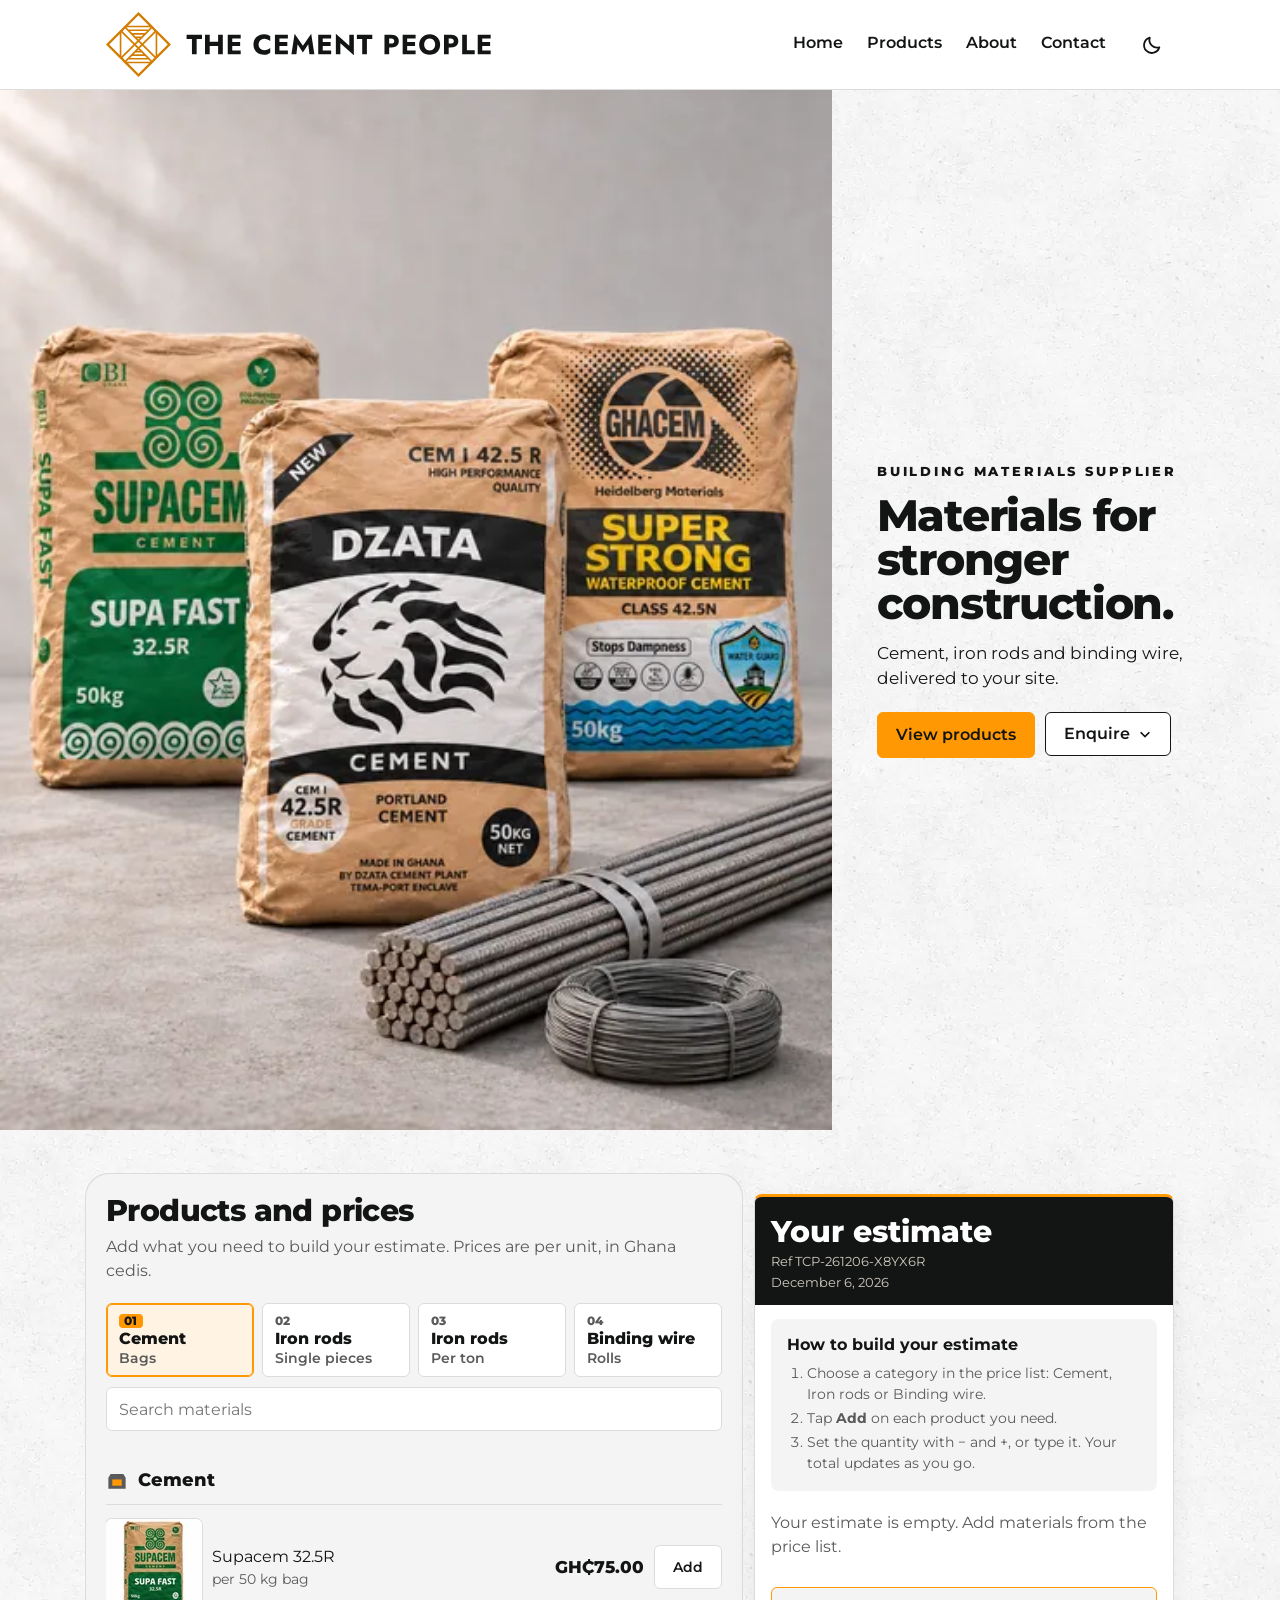
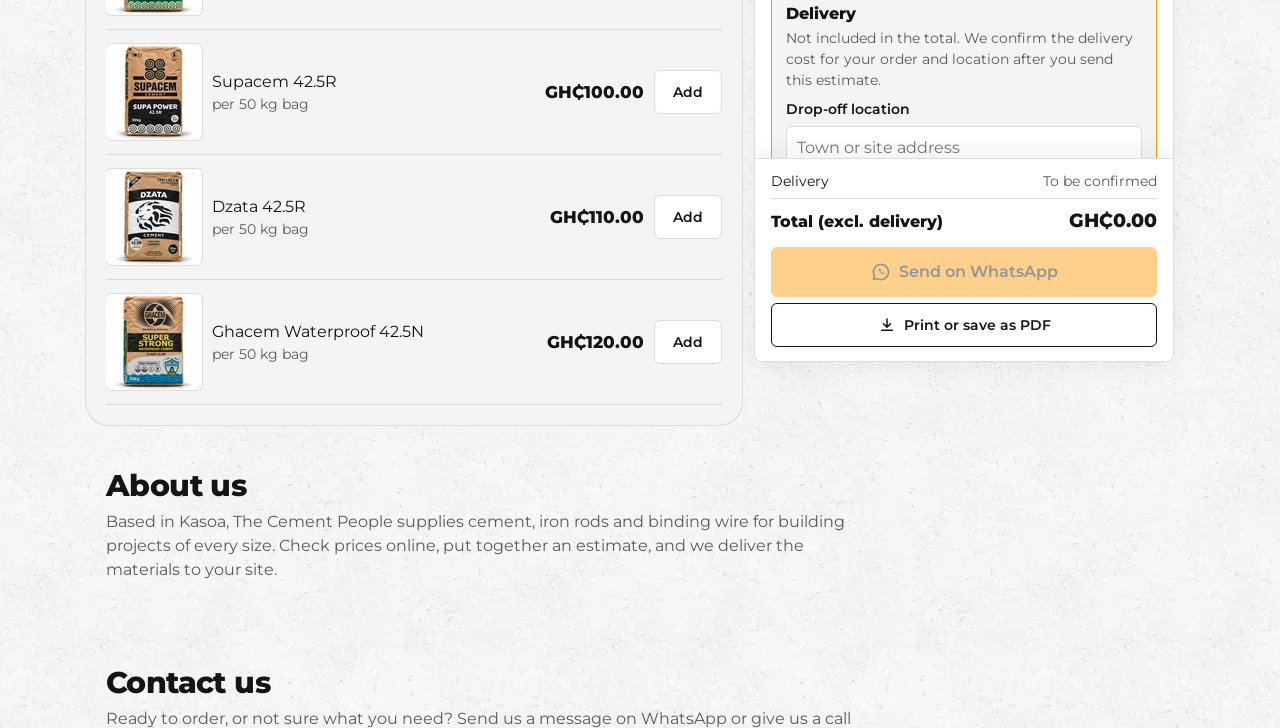
==== index.html @ e1e730de "Preview: estimate refinements (8c41088) Co-Authored-By: Claude Opus 5.5 <noreply@anthropic.com> Clau" ====
<!DOCTYPE html>
<html lang="en">
<head><meta name="robots" content="noindex, nofollow">
<meta charset="utf-8">
<!-- Light or dark (17 Nov 2026, Daniel): the site follows the phone's or
     computer's own setting, and changes with it, unless the customer has
     chosen with the moon/sun button (remembered on this device). Applied
     before anything is drawn, so the page never flashes the wrong colours. -->
<script>
(()=>{const d=document.documentElement,m=matchMedia("(prefers-color-scheme: dark)");
const saved=()=>{try{const t=localStorage.getItem("tcp-theme");return t==="dark"||t==="light"?t:null}catch(e){return null}};
const apply=()=>{const t=saved()||(m.matches?"dark":"light");d.dataset.theme=t;const c=document.querySelector('meta[name="theme-color"]');if(c)c.content=t==="dark"?"#262a28":"#ffffff";};
apply();if(m.addEventListener)m.addEventListener("change",apply);
window.tcpTheme={get:()=>d.dataset.theme,set:t=>{try{localStorage.setItem("tcp-theme",t)}catch(e){}apply()}};})();
</script>
<meta name="theme-color" content="#ffffff">
<!-- "light dark": the site has its own dark design, so browsers that
     force pages dark (Soul, Chrome's auto-dark, some Android browsers) leave
     it alone instead of dimming the photos and logo (17 Nov 2026). -->
<meta name="color-scheme" content="light dark">
<meta name="viewport" content="width=device-width, initial-scale=1, viewport-fit=cover">
<title>The Cement People</title>
<meta name="description" content="Cement, iron rods and binding wire from Krispol City, Kasoa, delivered across Kasoa and Greater Accra. See prices in Ghana cedis, build an estimate and send it on WhatsApp.">
<link rel="canonical" href="https://thecementpeople.com/">

<!-- Favicon (browser tabs and Google results). Files are in public/; the
     same set is at the repository root for the live site. -->
<link rel="icon" href="/favicon.ico" sizes="48x48">
<link rel="icon" href="/favicon.svg" type="image/svg+xml">
<link rel="icon" href="/favicon-96x96.png" type="image/png" sizes="96x96">
<link rel="apple-touch-icon" href="/apple-touch-icon.png">

<!-- Link previews (WhatsApp, Facebook, X) -->
<meta property="og:type" content="website">
<meta property="og:site_name" content="The Cement People">
<meta property="og:title" content="The Cement People">
<meta property="og:description" content="Cement, iron rods and binding wire from Krispol City, Kasoa, delivered across Kasoa and Greater Accra. See prices in Ghana cedis, build an estimate and send it on WhatsApp.">
<meta property="og:url" content="https://thecementpeople.com/">
<meta property="og:image" content="https://thecementpeople.com/images/hero/hero-share-1200x630.jpg">
<meta property="og:image:width" content="1200">
<meta property="og:image:height" content="630">
<meta property="og:image:alt" content="Bags of Supacem, Dzata and Ghacem cement beside strapped bundles of iron rods and coils of binding wire">
<meta name="twitter:card" content="summary_large_image">

<!-- Structured data: tells search engines who and where the business is -->
<script type="application/ld+json">{"@context":"https://schema.org","@graph":[{"@type":"Store","@id":"https://thecementpeople.com/#store","name":"The Cement People","url":"https://thecementpeople.com/","description":"Cement, iron rods and binding wire from Krispol City, Kasoa, delivered across Kasoa and Greater Accra. See prices in Ghana cedis, build an estimate and send it on WhatsApp.","logo":"https://thecementpeople.com/images/logo.svg","image":"https://thecementpeople.com/images/hero/hero-share-1200x630.jpg","telephone":"+233558463468","email":"sales@thecementpeople.com","address":{"@type":"PostalAddress","streetAddress":"Krispol City Road, Krispol City","addressLocality":"Kasoa","addressRegion":"Central Region","addressCountry":"GH"},"geo":{"@type":"GeoCoordinates","latitude":5.5336575,"longitude":-0.4515421},"hasMap":"https://maps.app.goo.gl/4SLMLa7DXVrXhDie8","openingHoursSpecification":[{"@type":"OpeningHoursSpecification","dayOfWeek":["Monday","Tuesday","Wednesday","Thursday","Friday","Saturday"],"opens":"07:00","closes":"17:00"}],"areaServed":[{"@type":"Place","name":"Kasoa"},{"@type":"Place","name":"Greater Accra"}],"currenciesAccepted":"GHS"},{"@type":"WebSite","@id":"https://thecementpeople.com/#website","url":"https://thecementpeople.com/","name":"The Cement People","inLanguage":"en","publisher":{"@id":"https://thecementpeople.com/#store"}},{"@type":"WebPage","@id":"https://thecementpeople.com/#webpage","url":"https://thecementpeople.com/","name":"The Cement People","description":"Cement, iron rods and binding wire from Krispol City, Kasoa, delivered across Kasoa and Greater Accra. See prices in Ghana cedis, build an estimate and send it on WhatsApp.","inLanguage":"en","isPartOf":{"@id":"https://thecementpeople.com/#website"},"about":{"@id":"https://thecementpeople.com/#store"},"primaryImageOfPage":{"@type":"ImageObject","url":"https://thecementpeople.com/images/hero/hero-share-1200x630.jpg"}}]}</script>

<link rel="sitemap" href="/sitemap.xml">
<!-- Montserrat is hosted with the site (see styles/tokens.css); the two most used
     files are fetched early so the headline and prices draw in the right font. -->
<link rel="preload" href="/fonts/montserrat-latin-800-normal.woff2" as="font" type="font/woff2" crossorigin>
<link rel="preload" href="/fonts/montserrat-latin-400-normal.woff2" as="font" type="font/woff2" crossorigin>
<link rel="stylesheet" href="/_astro/index.CEc_Wvg0.css"></head>
<body>

<header><div class="hin">
<a class="brand" href="#home"><picture class="lg-l"><source media="(max-width:899px)" srcset="/brand/tcp-logo-horizontal-on-light.svg" width="592" height="100"><img src="/brand/tcp-logo-primary-on-light.svg" alt="The Cement People" width="734" height="275"></picture><picture class="lg-d"><source media="(max-width:899px)" srcset="/brand/tcp-logo-horizontal-on-dark.svg" width="592" height="100"><img src="/brand/tcp-logo-primary-on-dark.svg" alt="The Cement People" width="734" height="275"></picture></a>
<nav id="nav"><a href="#home">Home</a><a href="#products">Products</a><a href="#about">About</a><a href="#contact">Contact</a><button type="button" id="theme" class="theme" aria-pressed="false" aria-label="Dark mode"><svg class="moon" viewBox="0 0 24 24" aria-hidden="true"><path d="M20 14.5A8.5 8.5 0 0 1 9.5 4a8.5 8.5 0 1 0 10.5 10.5z" fill="none" stroke="currentColor" stroke-width="2" stroke-linejoin="round"></path></svg><svg class="sun" viewBox="0 0 24 24" aria-hidden="true"><circle cx="12" cy="12" r="4.5" fill="none" stroke="currentColor" stroke-width="2"></circle><path d="M12 2v2.5M12 19.5V22M2 12h2.5M19.5 12H22M4.9 4.9l1.8 1.8M17.3 17.3l1.8 1.8M4.9 19.1l1.8-1.8M17.3 6.7l1.8-1.8" stroke="currentColor" stroke-width="2" stroke-linecap="round"></path></svg><span class="tl">Dark mode</span><span class="sw" aria-hidden="true"></span></button></nav>
<button id="menu" aria-label="Menu" aria-expanded="false"><svg viewBox="0 0 24 24" aria-hidden="true"><path d="M3 6h18M3 12h18M3 18h18" fill="none" stroke="currentColor" stroke-width="2.2" stroke-linecap="round"></path></svg></button>
</div></header>

<section class="hero" id="home">
<picture class="hpic">
<source media="(max-width:899px)" srcset="/images/hero/hero-phone-480.webp 480w, /images/hero/hero-phone-780.webp 780w, /images/hero/hero-phone-1024.webp 1024w" sizes="100vw" width="1024" height="1280">
<img src="/images/hero/hero-desktop-1440.webp" srcset="/images/hero/hero-desktop-960.webp 960w, /images/hero/hero-desktop-1440.webp 1440w, /images/hero/hero-desktop-1920.webp 1920w, /images/hero/hero-desktop-2560.webp 2560w" sizes="(min-width:900px) 65vw, 100vw" width="2560" height="1440" alt="Bags of Supacem, Dzata and Ghacem cement beside strapped bundles of iron rods and coils of binding wire" fetchpriority="high">
</picture>
<div class="htx"><p class="kick">Building materials supplier</p><h1>Materials for stronger construction.</h1><p class="lead">Cement, iron rods and binding wire, delivered to your site.</p><div class="ctas"><a class="cta" href="#products">View products</a><div class="enq">
<button type="button" class="enq-btn btn2" aria-expanded="false" aria-controls="enq-hero">Enquire<svg class="chev" viewBox="0 0 16 16" aria-hidden="true"><path d="M3 6l5 5 5-5" fill="none" stroke="currentColor" stroke-width="2"></path></svg></button>
<div class="enq-menu" id="enq-hero" hidden>
<span class="grab" aria-hidden="true"></span>
<a data-wa href="#contact" target="_blank" rel="noopener"><svg viewBox="0 0 24 24" aria-hidden="true"><path d="M12 3a9 9 0 0 0-7.8 13.5L3 21l4.6-1.2A9 9 0 1 0 12 3z" fill="none" stroke="currentColor" stroke-width="2" stroke-linejoin="round"></path><path d="M9 8.5c.3 3 2.5 5.2 6 6.5l1.2-1.6-2-1-1 .8c-.9-.4-1.6-1.1-2-2l.8-1-1-2z" fill="currentColor"></path></svg><span>Chat on WhatsApp<small>Send us a message</small></span></a>
<a href="tel:+233558463468"><svg viewBox="0 0 24 24" aria-hidden="true"><path d="M22 16.92v3a2 2 0 0 1-2.18 2 19.79 19.79 0 0 1-8.63-3.07 19.5 19.5 0 0 1-6-6 19.79 19.79 0 0 1-3.07-8.67A2 2 0 0 1 4.11 2h3a2 2 0 0 1 2 1.72 12.84 12.84 0 0 0 .7 2.81 2 2 0 0 1-.45 2.11L8.09 9.91a16 16 0 0 0 6 6l1.27-1.27a2 2 0 0 1 2.11-.45 12.84 12.84 0 0 0 2.81.7A2 2 0 0 1 22 16.92z" fill="none" stroke="currentColor" stroke-width="2" stroke-linecap="round" stroke-linejoin="round"></path></svg><span>Call 055 846 3468<small>Monday–Saturday, 7:00 am–5:00 pm</small></span></a>
</div>
</div></div></div>
</section>

<main id="products">
<div id="catalog">
<h2 class="st">Products and prices</h2>
<p class="lead">Add what you need to build your estimate. Prices are per unit, in Ghana cedis.</p>
<!-- Category tiles first, then search (Daniel and ChatGPT, 17 Nov 2026):
     the four tiles are the main way in; search is there for anyone who
     prefers to type. -->
<div class="tools">
<div class="tabs" id="tabs"><button data-cat="Cement" aria-pressed="true"><span class="tno">01</span><b>Cement</b><small>Bags</small></button><button data-cat="Iron Rods (Single Piece)" aria-pressed="false"><span class="tno">02</span><b>Iron rods</b><small>Single pieces</small></button><button data-cat="Iron Rods (Per Ton)" aria-pressed="false"><span class="tno">03</span><b>Iron rods</b><small>Per ton</small></button><button data-cat="Binding Wire" aria-pressed="false"><span class="tno">04</span><b>Binding wire</b><small>Rolls</small></button></div>
<input type="search" id="q" placeholder="Search materials" aria-label="Search materials">
</div>
<div id="list" class="snap"><div class="slide"><section><h3><svg viewBox="0 0 28 28" aria-hidden="true"><path d="M6 5h16l3 5v14H3V10z" fill="currentColor"/><rect x="8" y="12" width="12" height="8" fill="#ff9802"/></svg>Cement</h3><div class="row has-img"><img class="thumb" src="/images/products/supacem-32-5.webp" srcset="/images/products/supacem-32-5-80.webp 80w, /images/products/supacem-32-5-96.webp 96w, /images/products/supacem-32-5-120.webp 120w, /images/products/supacem-32-5-160.webp 160w, /images/products/supacem-32-5-192.webp 192w, /images/products/supacem-32-5-240.webp 240w, /images/products/supacem-32-5-288.webp 288w, /images/products/supacem-32-5.webp 360w" sizes="(max-width:560px) 80px, 96px" alt="Supacem Supa Fast 32.5R bag, green and kraft brown" width="96" height="96"><div class="nm">Supacem 32.5R<small>per 50 kg bag</small></div><div class="buy"><div class="pr">GH₵75.00</div><button class="add" data-inc="c1" aria-label="Add Supacem 32.5R to estimate">Add</button></div></div><div class="row has-img"><img class="thumb" src="/images/products/supacem-42-5.webp" srcset="/images/products/supacem-42-5-80.webp 80w, /images/products/supacem-42-5-96.webp 96w, /images/products/supacem-42-5-120.webp 120w, /images/products/supacem-42-5-160.webp 160w, /images/products/supacem-42-5-192.webp 192w, /images/products/supacem-42-5-240.webp 240w, /images/products/supacem-42-5-288.webp 288w, /images/products/supacem-42-5.webp 360w" sizes="(max-width:560px) 80px, 96px" alt="Supacem Supa Power 42.5R bag, kraft brown with black panel" width="96" height="96"><div class="nm">Supacem 42.5R<small>per 50 kg bag</small></div><div class="buy"><div class="pr">GH₵100.00</div><button class="add" data-inc="c2" aria-label="Add Supacem 42.5R to estimate">Add</button></div></div><div class="row has-img"><img class="thumb" src="/images/products/dzata-42-5.webp" srcset="/images/products/dzata-42-5-80.webp 80w, /images/products/dzata-42-5-96.webp 96w, /images/products/dzata-42-5-120.webp 120w, /images/products/dzata-42-5-160.webp 160w, /images/products/dzata-42-5-192.webp 192w, /images/products/dzata-42-5-240.webp 240w, /images/products/dzata-42-5-288.webp 288w, /images/products/dzata-42-5.webp 360w" sizes="(max-width:560px) 80px, 96px" alt="Dzata 42.5R bag, kraft brown with black and white lion panel" width="96" height="96"><div class="nm">Dzata 42.5R<small>per 50 kg bag</small></div><div class="buy"><div class="pr">GH₵110.00</div><button class="add" data-inc="c3" aria-label="Add Dzata 42.5R to estimate">Add</button></div></div><div class="row has-img"><img class="thumb" src="/images/products/ghacem-waterproof-42-5.webp" srcset="/images/products/ghacem-waterproof-42-5-80.webp 80w, /images/products/ghacem-waterproof-42-5-96.webp 96w, /images/products/ghacem-waterproof-42-5-120.webp 120w, /images/products/ghacem-waterproof-42-5-160.webp 160w, /images/products/ghacem-waterproof-42-5-192.webp 192w, /images/products/ghacem-waterproof-42-5-240.webp 240w, /images/products/ghacem-waterproof-42-5-288.webp 288w, /images/products/ghacem-waterproof-42-5.webp 360w" sizes="(max-width:560px) 80px, 96px" alt="Ghacem Super Strong Waterproof 42.5N bag, black and yellow panel with blue waves" width="96" height="96"><div class="nm">Ghacem Waterproof 42.5N<small>per 50 kg bag</small></div><div class="buy"><div class="pr">GH₵120.00</div><button class="add" data-inc="c4" aria-label="Add Ghacem Waterproof 42.5N to estimate">Add</button></div></div></section></div><div class="slide"><section><img class="banner" src="/images/products/iron-rods-1086.webp" srcset="/images/products/iron-rods-720.webp 720w, /images/products/iron-rods-1086.webp 1086w, /images/products/iron-rods-1440.webp 1440w" sizes="(min-width:1100px) 652px, (min-width:900px) calc(100vw - 448px), calc(100vw - 32px)" alt="" width="1086" height="363" fetchpriority="low" onerror="this.closest('section').classList.add('nobanner')"><h3><svg viewBox="0 0 28 28" aria-hidden="true"><rect x="2" y="5" width="24" height="4" rx="2" fill="currentColor"/><rect x="2" y="12" width="24" height="4" rx="2" fill="currentColor"/><rect x="2" y="19" width="24" height="4" rx="2" fill="currentColor"/><rect x="11" y="3" width="5" height="22" fill="#ff9802"/></svg>Iron Rods (Single Piece)</h3><p class="cat-note">Sold by the piece. Each rod is 30 ft long.</p><div class="row"><div class="nm"><span class="rn">Iron rod <b class="sz">16 mm</b></span><small>per 30 ft rod</small></div><div class="buy"><div class="pr">GH₵102.00</div><button class="add" data-inc="i1" aria-label="Add Iron rod 16 mm to estimate">Add</button></div></div><div class="row"><div class="nm"><span class="rn">Iron rod <b class="sz">14 mm</b></span><small>per 30 ft rod</small></div><div class="buy"><div class="pr">GH₵75.00</div><button class="add" data-inc="i2" aria-label="Add Iron rod 14 mm to estimate">Add</button></div></div><div class="row"><div class="nm"><span class="rn">Iron rod <b class="sz">12 mm</b></span><small>per 30 ft rod</small></div><div class="buy"><div class="pr">GH₵58.00</div><button class="add" data-inc="i3" aria-label="Add Iron rod 12 mm to estimate">Add</button></div></div><div class="row"><div class="nm"><span class="rn">Iron rod <b class="sz">11.5 mm</b></span><small>per 30 ft rod</small></div><div class="buy"><div class="pr">GH₵48.00</div><button class="add" data-inc="i4" aria-label="Add Iron rod 11.5 mm to estimate">Add</button></div></div><div class="row"><div class="nm"><span class="rn">Iron rod <b class="sz">10 mm</b></span><small>per 30 ft rod</small></div><div class="buy"><div class="pr">GH₵40.00</div><button class="add" data-inc="i5" aria-label="Add Iron rod 10 mm to estimate">Add</button></div></div><div class="row"><div class="nm"><span class="rn">Iron rod <b class="sz">8 mm</b></span><small>per 30 ft rod</small></div><div class="buy"><div class="pr">GH₵25.00</div><button class="add" data-inc="i6" aria-label="Add Iron rod 8 mm to estimate">Add</button></div></div></section></div><div class="slide"><section><img class="banner" src="/images/products/iron-rods-1086.webp" srcset="/images/products/iron-rods-720.webp 720w, /images/products/iron-rods-1086.webp 1086w, /images/products/iron-rods-1440.webp 1440w" sizes="(min-width:1100px) 652px, (min-width:900px) calc(100vw - 448px), calc(100vw - 32px)" alt="" width="1086" height="363" fetchpriority="low" onerror="this.closest('section').classList.add('nobanner')"><h3><svg viewBox="0 0 28 28" aria-hidden="true"><rect x="2" y="5" width="24" height="4" rx="2" fill="currentColor"/><rect x="2" y="12" width="24" height="4" rx="2" fill="currentColor"/><rect x="2" y="19" width="24" height="4" rx="2" fill="currentColor"/><rect x="11" y="3" width="5" height="22" fill="#ff9802"/></svg>Iron Rods (Per Ton)</h3><p class="cat-note">Available in all listed sizes.</p><p class="cat-price"><b>GH₵7,000.00</b> per ton, all sizes</p><div class="row one"><div class="nm"><span class="rn">Iron rod <b class="sz">16 mm</b></span><small>per ton</small></div><div class="buy"><div class="pr"><span class="vh">GH₵7,000.00</span></div><button class="add" data-inc="j1" aria-label="Add Iron rod 16 mm to estimate">Add</button></div></div><div class="row one"><div class="nm"><span class="rn">Iron rod <b class="sz">14 mm</b></span><small>per ton</small></div><div class="buy"><div class="pr"><span class="vh">GH₵7,000.00</span></div><button class="add" data-inc="j2" aria-label="Add Iron rod 14 mm to estimate">Add</button></div></div><div class="row one"><div class="nm"><span class="rn">Iron rod <b class="sz">12 mm</b></span><small>per ton</small></div><div class="buy"><div class="pr"><span class="vh">GH₵7,000.00</span></div><button class="add" data-inc="j3" aria-label="Add Iron rod 12 mm to estimate">Add</button></div></div><div class="row one"><div class="nm"><span class="rn">Iron rod <b class="sz">11.5 mm</b></span><small>per ton</small></div><div class="buy"><div class="pr"><span class="vh">GH₵7,000.00</span></div><button class="add" data-inc="j4" aria-label="Add Iron rod 11.5 mm to estimate">Add</button></div></div><div class="row one"><div class="nm"><span class="rn">Iron rod <b class="sz">10 mm</b></span><small>per ton</small></div><div class="buy"><div class="pr"><span class="vh">GH₵7,000.00</span></div><button class="add" data-inc="j5" aria-label="Add Iron rod 10 mm to estimate">Add</button></div></div><div class="row one"><div class="nm"><span class="rn">Iron rod <b class="sz">8 mm</b></span><small>per ton</small></div><div class="buy"><div class="pr"><span class="vh">GH₵7,000.00</span></div><button class="add" data-inc="j6" aria-label="Add Iron rod 8 mm to estimate">Add</button></div></div></section></div><div class="slide"><section><h3><svg viewBox="0 0 28 28" aria-hidden="true"><circle cx="14" cy="14" r="10" fill="none" stroke="currentColor" stroke-width="3"/><circle cx="14" cy="14" r="4.5" fill="none" stroke="#ff9802" stroke-width="3"/></svg>Binding Wire</h3><div class="row has-img"><img class="thumb" src="/images/products/binding-wire.webp" srcset="/images/products/binding-wire-80.webp 80w, /images/products/binding-wire-96.webp 96w, /images/products/binding-wire-120.webp 120w, /images/products/binding-wire-160.webp 160w, /images/products/binding-wire-192.webp 192w, /images/products/binding-wire-240.webp 240w, /images/products/binding-wire-288.webp 288w, /images/products/binding-wire.webp 360w" sizes="(max-width:560px) 80px, 96px" alt="Coil of black annealed binding wire" width="96" height="96"><div class="nm">Binding wire<small>per roll</small></div><div class="buy"><div class="pr">GH₵60.00</div><button class="add" data-inc="i8" aria-label="Add Binding wire to estimate">Add</button></div></div></section></div></div>
</div>

<aside id="est" class="docket" aria-label="Your estimate">
<button class="dclose noprint" id="dclose"><svg viewBox="0 0 24 24" aria-hidden="true"><path d="M19 12H5M11 6l-6 6 6 6" fill="none" stroke="currentColor" stroke-width="2.2" stroke-linecap="round" stroke-linejoin="round"></path></svg>Back to products</button>
<div class="dh"><b>Your estimate</b><span id="ref"></span><button type="button" class="xclose noprint" id="fullX" aria-label="Close the full estimate"><svg viewBox="0 0 24 24" aria-hidden="true"><path d="M6 6l12 12M18 6L6 18" fill="none" stroke="currentColor" stroke-width="2.2" stroke-linecap="round"></path></svg></button></div>
<div class="dm" id="date"></div>
<div class="etools noprint" id="etools">
<button type="button" class="etool" id="full"><svg class="i-open" viewBox="0 0 24 24" aria-hidden="true"><path d="M14 4h6v6M10 20H4v-6M20 4l-7 7M4 20l7-7" fill="none" stroke="currentColor" stroke-width="1.8" stroke-linecap="round" stroke-linejoin="round"></path></svg><svg class="i-back" viewBox="0 0 24 24" aria-hidden="true"><path d="M19 12H5M11 6l-6 6 6 6" fill="none" stroke="currentColor" stroke-width="2" stroke-linecap="round" stroke-linejoin="round"></path></svg><span>View full estimate</span></button>
<button type="button" class="etool" id="clear"><svg viewBox="0 0 24 24" aria-hidden="true"><path d="M4 7h16M9 7V4h6v3M6 7l1 13h10l1-13M10 11v6M14 11v6" fill="none" stroke="currentColor" stroke-width="1.8" stroke-linecap="round" stroke-linejoin="round"></path></svg><span>Clear estimate</span></button>
</div>
<div class="eask noprint" id="clearAsk" role="alertdialog" aria-labelledby="clearQ" hidden>
<b id="clearQ">Remove everything from this estimate?</b>
<button type="button" id="clearNo">Keep estimate</button>
<button type="button" class="yes" id="clearYes">Clear all</button>
</div>
<div class="escroll" id="escroll">
<div id="glance"></div>
<div class="estart" id="start"><b>How to build your estimate</b><ol><li>Choose a category in the price list: Cement, Iron rods or Binding wire.</li><li>Tap <b>Add</b> on each product you need.</li><li>Set the quantity with − and +, or type it. Your total updates as you go.</li></ol></div>
<div id="lines"></div>
<section class="edeliv"><h3>Delivery</h3><p>Not included in the total. We confirm the delivery cost for your order and location after you send this estimate.</p>
<label class="dl">Drop-off location<input type="text" id="loc" placeholder="Town or site address" autocomplete="street-address"></label></section>
<!-- One delivery explanation only (in the box above); this line keeps the
     price disclaimer on screen (17 Nov 2026). -->
<p class="fine">Estimates are indicative; final prices and availability are confirmed with you.</p>
</div>
<div class="efoot">
<div id="tot" class="tot"></div>
<div class="acts noprint">
<a class="cta off" id="send" target="_blank" rel="noopener"><svg viewBox="0 0 24 24" aria-hidden="true"><path d="M12 3a9 9 0 0 0-7.8 13.5L3 21l4.6-1.2A9 9 0 1 0 12 3z" fill="none" stroke="currentColor" stroke-width="2" stroke-linejoin="round"></path><path d="M9 8.5c.3 3 2.5 5.2 6 6.5l1.2-1.6-2-1-1 .8c-.9-.4-1.6-1.1-2-2l.8-1-1-2z" fill="currentColor"></path></svg>Send on WhatsApp</a>
<button type="button" class="btn2" id="print"><svg viewBox="0 0 24 24" aria-hidden="true"><path d="M12 4v11m0 0l-4.5-4.5M12 15l4.5-4.5M5 19h14" fill="none" stroke="currentColor" stroke-width="2" stroke-linecap="round" stroke-linejoin="round"></path></svg>Print or save as PDF</button>
</div>
</div>
</aside>
<div class="escrim" id="escrim" hidden></div>
</main>

<section class="sec alt" id="about"><div class="wrap"><h2 class="st">About us</h2><p>Based in Kasoa, The Cement People supplies cement, iron rods and binding wire for building projects of every size. Check prices online, put together an estimate, and we deliver the materials to your site.</p></div></section>
<section class="sec" id="contact"><div class="wrap"><h2 class="st">Contact us</h2><p>Ready to order, or not sure what you need? Send us a message on WhatsApp or give us a call and we will help.</p><p class="cphone"><span>Call or WhatsApp</span><a href="tel:+233558463468" target="_blank" rel="noopener">055 846 3468</a></p><div class="enq">
<button type="button" class="enq-btn cta big" aria-expanded="false" aria-controls="enq-contact">Enquire<svg class="chev" viewBox="0 0 16 16" aria-hidden="true"><path d="M3 6l5 5 5-5" fill="none" stroke="currentColor" stroke-width="2"></path></svg></button>
<div class="enq-menu" id="enq-contact" hidden>
<span class="grab" aria-hidden="true"></span>
<a data-wa href="#contact" target="_blank" rel="noopener"><svg viewBox="0 0 24 24" aria-hidden="true"><path d="M12 3a9 9 0 0 0-7.8 13.5L3 21l4.6-1.2A9 9 0 1 0 12 3z" fill="none" stroke="currentColor" stroke-width="2" stroke-linejoin="round"></path><path d="M9 8.5c.3 3 2.5 5.2 6 6.5l1.2-1.6-2-1-1 .8c-.9-.4-1.6-1.1-2-2l.8-1-1-2z" fill="currentColor"></path></svg><span>Chat on WhatsApp<small>Send us a message</small></span></a>
<a href="tel:+233558463468"><svg viewBox="0 0 24 24" aria-hidden="true"><path d="M22 16.92v3a2 2 0 0 1-2.18 2 19.79 19.79 0 0 1-8.63-3.07 19.5 19.5 0 0 1-6-6 19.79 19.79 0 0 1-3.07-8.67A2 2 0 0 1 4.11 2h3a2 2 0 0 1 2 1.72 12.84 12.84 0 0 0 .7 2.81 2 2 0 0 1-.45 2.11L8.09 9.91a16 16 0 0 0 6 6l1.27-1.27a2 2 0 0 1 2.11-.45 12.84 12.84 0 0 0 2.81.7A2 2 0 0 1 22 16.92z" fill="none" stroke="currentColor" stroke-width="2" stroke-linecap="round" stroke-linejoin="round"></path></svg><span>Call 055 846 3468<small>Monday–Saturday, 7:00 am–5:00 pm</small></span></a>
</div>
</div><p class="cdetails"><b>Address:</b> Krispol City Road, Krispol City, Kasoa, Central Region, Ghana<br><b>Landmark:</b> Near GOIL Filling Station<br><b>Plus Code:</b> GGMX+F9 Kasoa<br><b>Opening hours:</b> Monday–Saturday, 7:00 am–5:00 pm. Sunday closed.<br><b>Email:</b> <a href="mailto:sales@thecementpeople.com">sales@thecementpeople.com</a><br><b>Delivery:</b> Kasoa and Greater Accra</p></div></section>

<footer class="foot"><div>
<img class="flogo" src="/brand/tcp-logo-horizontal-on-dark.svg" alt="The Cement People" width="592" height="100" loading="lazy">
<p>Krispol City Road, Krispol City, Kasoa, Central Region, Ghana. Cement, iron rods and binding wire, delivered to your site. Prices in Ghana cedis (GH₵).</p>
</div></footer>

<div class="bar noprint" id="bar"><b id="barTxt"></b><button id="barBtn">View estimate</button></div>

<section id="quote" aria-hidden="true"></section>

<!-- The horizontal logo (public/brand/tcp-logo-horizontal-on-light.svg),
     kept here as a symbol so the PDF quotation can draw it instantly with
     by copying it into the quotation, without waiting for a download when printing. -->
<svg class="sprite" aria-hidden="true" width="0" height="0" style="display:none"><symbol id="q-logo" viewBox="0 0 592.329 100"><path fill="#D27D02" fill-rule="evenodd" d="M28.874 21.126 L26.354 23.646 L23.646 26.354 L21.126 28.874 L0 50 L21.126 71.126 L23.646 73.646 L23.646 73.646 L26.354 76.354 L26.354 76.354 L50 100 L73.646 76.354 L73.646 76.354 L76.354 73.646 L78.874 71.126 L100 50 L78.874 28.874 L76.354 26.354 L73.646 23.646 L50 0Z M50 5.009 L66.137 21.146 L33.863 21.146Z M5.009 50 L21.146 33.863 L21.146 66.137Z M48.085 55.833 L29.463 74.455 L25.545 70.537 L44.167 51.915Z M53.918 50 L50 53.918 L46.082 50 L50 46.082Z M70.537 74.455 L51.915 55.833 L55.833 51.915 L74.455 70.537Z M76.354 31.394 L76.354 68.606 L57.748 50Z M70.537 25.545 L74.455 29.463 L55.833 48.085 L51.915 44.167Z M44.167 48.085 L25.545 29.463 L29.463 25.545 L48.085 44.167Z M23.646 31.394 L42.252 50 L23.646 68.606Z M34.519 26.771 L31.394 23.646 L68.606 23.646 L65.481 26.771Z M40.144 32.396 L37.019 29.271 L62.981 29.271 L59.856 32.396Z M45.457 37.708 L42.644 34.896 L57.356 34.896 L54.543 37.708Z M47.957 40.208 L52.043 40.208 L50 42.252Z M78.854 33.863 L94.991 50 L78.854 66.137Z M68.606 76.354 L31.394 76.354 L34.519 73.229 L65.481 73.229Z M62.981 70.729 L37.019 70.729 L40.144 67.604 L59.856 67.604Z M57.356 65.104 L42.644 65.104 L45.457 62.292 L54.543 62.292Z M47.957 59.792 L50 57.748 L52.043 59.792Z M66.137 78.854 L50 94.991 L33.863 78.854Z"></path><path fill="#131514" d="M481.814 50Q481.814 46.529 483.036 43.657Q484.257 40.786 486.443 38.686Q488.629 36.586 491.586 35.45Q494.543 34.314 497.971 34.314Q501.443 34.314 504.379 35.45Q507.314 36.586 509.5 38.686Q511.686 40.786 512.886 43.657Q514.086 46.529 514.086 50Q514.086 53.471 512.907 56.386Q511.729 59.3 509.564 61.443Q507.4 63.586 504.443 64.764Q501.486 65.943 497.971 65.943Q494.414 65.943 491.457 64.764Q488.5 63.586 486.336 61.443Q484.171 59.3 482.993 56.386Q481.814 53.471 481.814 50ZM294.743 49.7 292.943 65H285.314L290.157 33.5L302.929 51.8L315.743 33.5L320.586 65H312.957L311.157 49.7L302.929 62.214ZM172.471 35H179.714V65H172.471V52.443H159.571V65H152.329V35H159.571V45.929H172.471ZM374.329 35H381.314V66.5L360.571 48.114V65H353.629V33.5L374.329 51.886ZM428.414 35H438.829Q442.643 35 445.236 36.179Q447.829 37.357 449.157 39.543Q450.486 41.729 450.486 44.814Q450.486 47.814 449.157 50.021Q447.829 52.229 445.236 53.407Q442.643 54.586 438.829 54.586H435.657V65H428.414ZM520 35H530.414Q534.229 35 536.821 36.179Q539.414 37.357 540.743 39.543Q542.071 41.729 542.071 44.814Q542.071 47.814 540.743 50.021Q539.414 52.229 536.821 53.407Q534.229 54.586 530.414 54.586H527.243V65H520ZM259.9 35H279.829V40.957H266.843V46.314H278.971V52.143H266.843V59.043H279.829V65H259.9ZM456.4 35H476.329V40.957H463.343V46.314H475.471V52.143H463.343V59.043H476.329V65H456.4ZM326.5 35H346.429V40.957H333.443V46.314H345.571V52.143H333.443V59.043H346.429V65H326.5ZM187.3 35H207.229V40.957H194.243V46.314H206.371V52.143H194.243V59.043H207.229V65H187.3ZM571.9 35H591.829V40.957H578.843V46.314H590.971V52.143H578.843V59.043H591.829V65H571.9ZM234.743 50Q234.743 52.743 235.986 54.736Q237.229 56.729 239.264 57.757Q241.3 58.786 243.743 58.786Q245.886 58.786 247.514 58.229Q249.143 57.671 250.429 56.771Q251.714 55.871 252.7 54.843V62.643Q250.9 64.057 248.757 64.871Q246.614 65.686 243.314 65.686Q239.714 65.686 236.671 64.571Q233.629 63.457 231.443 61.357Q229.257 59.257 228.057 56.386Q226.857 53.514 226.857 50Q226.857 46.486 228.057 43.614Q229.257 40.743 231.443 38.643Q233.629 36.543 236.671 35.429Q239.714 34.314 243.314 34.314Q246.614 34.314 248.757 35.129Q250.9 35.943 252.7 37.357V45.157Q251.714 44.129 250.429 43.207Q249.143 42.286 247.514 41.75Q245.886 41.214 243.743 41.214Q241.3 41.214 239.264 42.243Q237.229 43.271 235.986 45.243Q234.743 47.214 234.743 50ZM124 41.471V35H147.743V41.471H139.471V65H132.229V41.471ZM385.943 41.471V35H409.686V41.471H401.414V65H394.171V41.471ZM547.986 35H555.229V58.786H567.271V65H547.986ZM489.486 50Q489.486 52.657 490.536 54.693Q491.586 56.729 493.493 57.886Q495.4 59.043 497.971 59.043Q500.5 59.043 502.407 57.886Q504.314 56.729 505.364 54.693Q506.414 52.657 506.414 50Q506.414 47.343 505.386 45.307Q504.357 43.271 502.471 42.114Q500.586 40.957 497.971 40.957Q495.4 40.957 493.493 42.114Q491.586 43.271 490.536 45.307Q489.486 47.343 489.486 50ZM435.657 40.957V48.629H438.829Q441.014 48.629 442.257 47.643Q443.5 46.657 443.5 44.814Q443.5 42.929 442.257 41.943Q441.014 40.957 438.829 40.957H435.657ZM527.243 48.629H530.414Q532.6 48.629 533.843 47.643Q535.086 46.657 535.086 44.814Q535.086 42.929 533.843 41.943Q532.6 40.957 530.414 40.957H527.243V48.629Z"></path></symbol></svg>


<script type="application/json" id="tcp-data">{"currency":"GH₵","taxRate":0,"business":{"phone":"055 846 3468","whatsapp":"233558463468","town":"Kasoa, Ghana","website":"thecementpeople.com"},"products":[{"id":"c1","cat":"Cement","name":"Supacem 32.5R","unit":"50 kg bag","price":75,"img":"/images/products/supacem-32-5.webp","alt":"Supacem Supa Fast 32.5R bag, green and kraft brown"},{"id":"c2","cat":"Cement","name":"Supacem 42.5R","unit":"50 kg bag","price":100,"img":"/images/products/supacem-42-5.webp","alt":"Supacem Supa Power 42.5R bag, kraft brown with black panel"},{"id":"c3","cat":"Cement","name":"Dzata 42.5R","unit":"50 kg bag","price":110,"img":"/images/products/dzata-42-5.webp","alt":"Dzata 42.5R bag, kraft brown with black and white lion panel"},{"id":"c4","cat":"Cement","name":"Ghacem Waterproof 42.5N","unit":"50 kg bag","price":120,"img":"/images/products/ghacem-waterproof-42-5.webp","alt":"Ghacem Super Strong Waterproof 42.5N bag, black and yellow panel with blue waves"},{"id":"i1","cat":"Iron Rods (Single Piece)","name":"Iron rod 16 mm","unit":"30 ft rod","price":102,"size":"16 mm"},{"id":"i2","cat":"Iron Rods (Single Piece)","name":"Iron rod 14 mm","unit":"30 ft rod","price":75,"size":"14 mm"},{"id":"i3","cat":"Iron Rods (Single Piece)","name":"Iron rod 12 mm","unit":"30 ft rod","price":58,"size":"12 mm"},{"id":"i4","cat":"Iron Rods (Single Piece)","name":"Iron rod 11.5 mm","unit":"30 ft rod","price":48,"size":"11.5 mm"},{"id":"i5","cat":"Iron Rods (Single Piece)","name":"Iron rod 10 mm","unit":"30 ft rod","price":40,"size":"10 mm"},{"id":"i6","cat":"Iron Rods (Single Piece)","name":"Iron rod 8 mm","unit":"30 ft rod","price":25,"size":"8 mm"},{"id":"j1","cat":"Iron Rods (Per Ton)","name":"Iron rod 16 mm","unit":"ton","price":7000,"size":"16 mm"},{"id":"j2","cat":"Iron Rods (Per Ton)","name":"Iron rod 14 mm","unit":"ton","price":7000,"size":"14 mm"},{"id":"j3","cat":"Iron Rods (Per Ton)","name":"Iron rod 12 mm","unit":"ton","price":7000,"size":"12 mm"},{"id":"j4","cat":"Iron Rods (Per Ton)","name":"Iron rod 11.5 mm","unit":"ton","price":7000,"size":"11.5 mm"},{"id":"j5","cat":"Iron Rods (Per Ton)","name":"Iron rod 10 mm","unit":"ton","price":7000,"size":"10 mm"},{"id":"j6","cat":"Iron Rods (Per Ton)","name":"Iron rod 8 mm","unit":"ton","price":7000,"size":"8 mm"},{"id":"i8","cat":"Binding Wire","name":"Binding wire","unit":"roll","price":60,"img":"/images/products/binding-wire.webp","alt":"Coil of black annealed binding wire"}],"banners":{"rods":{"src":"/images/products/iron-rods-1086.webp","srcset":"/images/products/iron-rods-720.webp 720w, /images/products/iron-rods-1086.webp 1086w, /images/products/iron-rods-1440.webp 1440w","w":1086,"h":363}},"categoryInfo":{"Iron Rods (Single Piece)":{"banner":"rods","note":"Sold by the piece. Each rod is 30 ft long."},"Iron Rods (Per Ton)":{"banner":"rods","note":"Available in all listed sizes."}}}</script>

<script src="/scripts/quote-engine.js?v=dc90ee8162"></script>

</body>
</html>
---- _astro/index.CEc_Wvg0.css ----
@font-face{font-family:Montserrat;font-style:normal;font-weight:400;font-display:swap;src:url(/fonts/montserrat-latin-400-normal.woff2)format("woff2");unicode-range:U+??,U+131,U+152-153,U+2BB-2BC,U+2C6,U+2DA,U+2DC,U+304,U+308,U+329,U+2000-206F,U+20AC,U+2122,U+2191,U+2193,U+2212,U+2215,U+FEFF,U+FFFD}@font-face{font-family:Montserrat;font-style:normal;font-weight:400;font-display:swap;src:url(/fonts/montserrat-latin-ext-400-normal.woff2)format("woff2");unicode-range:U+100-2BA,U+2BD-2C5,U+2C7-2CC,U+2CE-2D7,U+2DD-2FF,U+304,U+308,U+329,U+1D00-1DBF,U+1E00-1E9F,U+1EF2-1EFF,U+2020,U+20A0-20AB,U+20AD-20C0,U+2113,U+2C60-2C7F,U+A720-A7FF}@font-face{font-family:Montserrat;font-style:normal;font-weight:600;font-display:swap;src:url(/fonts/montserrat-latin-600-normal.woff2)format("woff2");unicode-range:U+??,U+131,U+152-153,U+2BB-2BC,U+2C6,U+2DA,U+2DC,U+304,U+308,U+329,U+2000-206F,U+20AC,U+2122,U+2191,U+2193,U+2212,U+2215,U+FEFF,U+FFFD}@font-face{font-family:Montserrat;font-style:normal;font-weight:600;font-display:swap;src:url(/fonts/montserrat-latin-ext-600-normal.woff2)format("woff2");unicode-range:U+100-2BA,U+2BD-2C5,U+2C7-2CC,U+2CE-2D7,U+2DD-2FF,U+304,U+308,U+329,U+1D00-1DBF,U+1E00-1E9F,U+1EF2-1EFF,U+2020,U+20A0-20AB,U+20AD-20C0,U+2113,U+2C60-2C7F,U+A720-A7FF}@font-face{font-family:Montserrat;font-style:normal;font-weight:800;font-display:swap;src:url(/fonts/montserrat-latin-800-normal.woff2)format("woff2");unicode-range:U+??,U+131,U+152-153,U+2BB-2BC,U+2C6,U+2DA,U+2DC,U+304,U+308,U+329,U+2000-206F,U+20AC,U+2122,U+2191,U+2193,U+2212,U+2215,U+FEFF,U+FFFD}@font-face{font-family:Montserrat;font-style:normal;font-weight:800;font-display:swap;src:url(/fonts/montserrat-latin-ext-800-normal.woff2)format("woff2");unicode-range:U+100-2BA,U+2BD-2C5,U+2C7-2CC,U+2CE-2D7,U+2DD-2FF,U+304,U+308,U+329,U+1D00-1DBF,U+1E00-1E9F,U+1EF2-1EFF,U+2020,U+20A0-20AB,U+20AD-20C0,U+2113,U+2C60-2C7F,U+A720-A7FF}@font-face{font-family:Montserrat;font-style:normal;font-weight:700;font-display:swap;src:url(/fonts/montserrat-latin-700-normal.woff2)format("woff2");unicode-range:U+??,U+131,U+152-153,U+2BB-2BC,U+2C6,U+2DA,U+2DC,U+304,U+308,U+329,U+2000-206F,U+20AC,U+2122,U+2191,U+2193,U+2212,U+2215,U+FEFF,U+FFFD}@font-face{font-family:Montserrat;font-style:normal;font-weight:700;font-display:swap;src:url(/fonts/montserrat-latin-ext-700-normal.woff2)format("woff2");unicode-range:U+100-2BA,U+2BD-2C5,U+2C7-2CC,U+2CE-2D7,U+2DD-2FF,U+304,U+308,U+329,U+1D00-1DBF,U+1E00-1E9F,U+1EF2-1EFF,U+2020,U+20A0-20AB,U+20AD-20C0,U+2113,U+2C60-2C7F,U+A720-A7FF}:root{--bg:#f4f4f4;--tex:url(/images/texture/concrete-neutral-25.webp);--card:#fff;--ink:#131514;--mute:#5a5a5a;--line:#dcdcdc;--y:#ff9802;--y-soft:#ffe3ba;--y-tint:#fff3e3;--sec-a:#ebebeb;--sec-a-body:#fff;--sec-b:#e0e0e0;--sec-b-body:#f7f7f7;--footer-text:#d9d9d6;--dark:#131514;--on-dark:#fff;--on-dark-mute:#cfcac0;--on-y:#131514;--thumb-bg:#fff;--panel:#f4f4f4;--sel:#f8f2ea;--fill:#f4f4f4;--field:#fff;--field-line:#dcdcdc;--tex-size:512px;--font:Montserrat,system-ui,-apple-system,"Segoe UI",Roboto,Arial,sans-serif;--t-display:clamp(32px,3.4vw,52px);--t-heading:30px;--t-sub:18px;--t-price:17px;--t-body:16px;--t-small:14px;--t-label:13px;--w-text:400;--w-label:600;--w-strong:800;--s1:4px;--s2:8px;--s3:12px;--s4:16px;--s5:24px;--s6:32px;--s7:48px;--s8:64px;--gap-section:var(--s8);--page:1100px;--measure:70ch;--r-control:6px;--r-panel:8px;--shadow:0 6px 24px #0000000f;--tap:44px}:root[data-theme=dark]{color-scheme:dark;--bg:#0d0f0e;--tex:url(/images/texture/concrete-dark.webp);--card:#262a28;--panel:#262a28;--fill:#363b38;--field:#2f3431;--field-line:#7a817d;--ink:#f3f4f2;--mute:#c6cac6;--line:#434a46;--y-soft:#5a3f12;--y-tint:#3d301a;--sel:#302b22;--sec-a:#363b38;--sec-a-body:#262a28;--sec-b:#3b403d;--sec-b-body:#2b2f2d;--dark:#070807;--shadow:0 6px 24px #0000008c}@media (width<=899px){:root{--t-display:clamp(34px,9.5vw,44px);--t-heading:24px;--t-sub:17px;--gap-section:40px}}:root{color-scheme:light dark;box-sizing:border-box;padding-top:env(safe-area-inset-top,0px);padding-bottom:env(safe-area-inset-bottom,0px)}*,:before,:after{box-sizing:inherit}html{scroll-behavior:smooth;scroll-padding-top:calc(env(safe-area-inset-top,0px) + 76px)}@media (prefers-reduced-motion:reduce){html{scroll-behavior:auto}}body{background:var(--bg) var(--tex) 0 0/var(--tex-size) var(--tex-size);color:var(--ink);font-family:var(--font);font-size:var(--t-body);margin:0;line-height:1.5}body:before{content:"";height:env(safe-area-inset-top,0px);background:var(--card);z-index:10;position:fixed;inset:0 0 auto}button,input,select{font-family:inherit}:focus-visible{outline:3px solid var(--ink);outline-offset:2px}h1{letter-spacing:-.025em;margin:6px 0 10px;font-size:clamp(28px,6vw,42px);font-weight:800;line-height:1.05}h2{align-items:center;gap:10px;margin:26px 0 2px;font-size:17px;font-weight:800;display:flex}.mute{color:var(--mute)}.vh{clip:rect(0 0 0 0);white-space:nowrap;border:0;width:1px;height:1px;margin:-1px;padding:0;position:absolute;overflow:hidden}.lead{color:var(--mute);max-width:52ch;margin:0}.cta,.bar button{justify-content:center;align-items:center;gap:var(--s2);min-height:var(--tap);background:var(--y);color:var(--on-y);border:1px solid var(--y);border-radius:var(--r-control);font-weight:var(--w-label);cursor:pointer;text-decoration:none;display:inline-flex}.btn2{justify-content:center;align-items:center;gap:var(--s2);min-height:var(--tap);background:var(--field);color:var(--ink);border:1px solid var(--ink);border-radius:var(--r-control);font-weight:var(--w-label);text-decoration:none;display:inline-flex}.cta:hover,.bar button:hover{border-color:var(--ink)}.btn2:hover{background:var(--fill)}header{top:env(safe-area-inset-top,0px);z-index:11;background:var(--card);color:var(--ink);border-bottom:1px solid var(--line);position:sticky}.hin{max-width:var(--page);padding:var(--s3) var(--s4);align-items:center;gap:var(--s3);margin:0 auto;display:flex}.brand{color:inherit;align-items:center;gap:10px;margin-right:auto;text-decoration:none;display:flex}.brand picture,.brand img{display:block}.brand img{width:auto;height:65px}@media (width<=899px){.brand img{height:44px}}@media (width<=359px){.brand img{height:36px}}nav{align-items:center;gap:var(--s5);display:flex}nav a{min-height:var(--tap);color:var(--ink);font-weight:var(--w-label);font-size:var(--t-body);border-bottom:3px solid #0000;align-items:center;text-decoration:none;display:inline-flex}nav a:hover{border-bottom-color:var(--y)}#menu{min-width:var(--tap);min-height:var(--tap);color:var(--ink);padding:var(--s2);cursor:pointer;background:0 0;border:0;display:none}#menu svg{width:28px;height:28px;display:block}.nav-scrim{z-index:10;background:#0a0b0a8c;position:fixed;inset:0}.nav-scrim[hidden],.brand .lg-d,:root[data-theme=dark] .brand .lg-l{display:none}:root[data-theme=dark] .brand .lg-d{display:block}.theme{min-width:var(--tap);min-height:var(--tap);border-radius:var(--r-control);color:var(--ink);font:inherit;font-weight:var(--w-label);cursor:pointer;background:0 0;border:0;justify-content:center;align-items:center;gap:10px;padding:0;display:inline-flex}.theme:hover{background:var(--fill)}.theme svg{flex:none;width:22px;height:22px}.theme .sun,:root[data-theme=dark] .theme .moon{display:none}:root[data-theme=dark] .row .nm,:root[data-theme=dark] .ln .nm{font-weight:var(--w-label)}:root[data-theme=dark] ::placeholder{color:#9ea39f;opacity:1}:root[data-theme=dark] :focus-visible{outline:2px solid var(--y);outline-offset:2px}:root[data-theme=dark] .theme .sun{display:block}.theme .tl{clip:rect(0 0 0 0);white-space:nowrap;width:1px;height:1px;position:absolute;overflow:hidden}.theme .sw{display:none}.hero{flex-direction:column;display:flex}.hpic{order:2;margin-top:-22vw;display:block}@media (width<=899px){:root[data-theme=dark] .hpic{margin-top:var(--s5)}}.hpic img{width:100%;height:auto;display:block;-webkit-mask-image:linear-gradient(#0000,#000 22% 90%,#0000);mask-image:linear-gradient(#0000,#000 22% 90%,#0000)}.htx{z-index:1;text-align:left;order:1;padding:30px 20px 0;position:relative}.kick{font-size:var(--t-label);font-weight:var(--w-strong);letter-spacing:.22em;text-transform:uppercase;margin:0}.htx h1{font-size:var(--t-display);letter-spacing:-.03em;margin:var(--s3) 0 0;max-width:none;line-height:1.02}.htx .lead{color:var(--ink);font-size:var(--t-body);max-width:30ch;margin:14px 0 20px}.ctas{flex-wrap:wrap;justify-content:flex-start;gap:10px;display:flex}.ctas a,.ctas .enq-btn{font-size:var(--t-body);padding:10px 18px}@media (width<=359px){.ctas{flex-direction:column}.ctas .enq,.ctas .enq-btn{width:100%}}@media (width>=900px){.hero{grid-template-columns:65fr 35fr;display:grid}.hpic{order:0;margin:0}.hpic img{-webkit-mask-image:none;mask-image:none}.htx{order:0;align-self:center;padding:40px clamp(24px,3.5vw,56px)}.htx .lead{font-size:var(--t-price)}}@media (width>=900px) and (width<=1199px){.htx{padding-inline:var(--s5)}.ctas{gap:var(--s2)}.ctas a,.ctas .enq-btn{padding-inline:var(--s3)}}@media (width>=900px) and (width<=1023px){.htx{padding-inline:var(--s4)}}.enq{display:inline-block;position:relative}.enq-btn{cursor:pointer;font-family:inherit}.enq-btn .chev{flex:none;width:14px;height:14px;transition:transform .15s}.enq-btn[aria-expanded=true] .chev{transform:rotate(180deg)}.cta.big{padding:var(--s3) 22px;font-size:var(--t-body)}.enq-menu{z-index:20;background:var(--card);border:1px solid var(--line);border-radius:var(--r-panel);min-width:270px;padding:6px;position:absolute;top:calc(100% + 6px);left:0;box-shadow:0 10px 30px #00000024}.enq-menu[hidden]{display:none}.enq-menu a{align-items:center;gap:var(--s3);min-height:52px;padding:var(--s2) var(--s3);border-radius:var(--r-control);color:var(--ink);font-weight:var(--w-label);text-decoration:none;display:flex}.enq-menu a:hover,.enq-menu a:focus-visible{background:var(--fill)}.cphone{margin:var(--s4) 0 var(--s3);flex-direction:column;gap:2px;display:flex}.cphone span{font-size:var(--t-label);font-weight:var(--w-strong);letter-spacing:.08em;text-transform:uppercase;color:var(--mute)}.cphone a{font-size:clamp(26px,5vw,34px);font-weight:var(--w-strong);color:var(--ink);letter-spacing:-.01em;text-decoration:none}.cphone a:hover{text-decoration:underline}#contact .cdetails{margin-top:var(--s5)}.enq-menu a svg{flex:none;width:22px;height:22px}.enq-menu small{font-weight:var(--w-text);font-size:var(--t-small);color:var(--mute);display:block}.enq-menu .grab{display:none}.enq-scrim{z-index:29;background:#13151459;position:fixed;inset:0}.enq-scrim[hidden]{display:none}@media (width<=599px){.enq-menu{z-index:31;padding:10px var(--s3) calc(14px + env(safe-area-inset-bottom,0px));border-radius:14px 14px 0 0;position:fixed;inset:auto 0 0}.enq-menu .grab{background:var(--line);width:40px;height:4px;margin:2px auto var(--s2);border-radius:2px;display:block}}main{max-width:var(--page);padding:var(--gap-section) var(--s4) 0;gap:var(--s5);margin:0 auto;display:grid}.sec{padding:var(--gap-section) var(--s4) 0}.wrap{max-width:calc(var(--page) - 2*var(--s4));margin:0 auto}.wrap p{max-width:var(--measure);font-size:var(--t-body);color:var(--mute);margin:0 0 20px}.wrap a:not(.wa){color:var(--ink);font-weight:var(--w-label)}.st{font-size:var(--t-heading);letter-spacing:-.02em;line-height:1.1;font-weight:var(--w-strong);margin:0 0 var(--s2);border:0;padding:0;display:block}.st:before{display:none}#catalog{background:var(--panel);border-radius:var(--r-panel);min-width:0;box-shadow:0 0 0 20px var(--panel),0 0 0 21px var(--line)}@media (width<=899px){#catalog{box-shadow:0 0 0 16px var(--panel);border-radius:0}}#catalog>.lead{margin:0 0 6px}.tools{gap:10px;margin:20px 0 6px;display:grid}input[type=search]{width:100%;min-height:var(--tap);padding:10px var(--s3);font-size:var(--t-body);border:1px solid var(--field-line);border-radius:var(--r-control);background:var(--field);color:var(--ink)}.tabs{gap:var(--s2);grid-template-columns:repeat(4,minmax(0,1fr));display:grid}.tabs button{text-align:left;background:var(--field);border:1px solid var(--field-line);border-radius:var(--r-control);min-height:64px;color:var(--ink);font:inherit;cursor:pointer;flex-direction:column;justify-content:center;align-items:flex-start;gap:1px;padding:10px 12px;line-height:1.2;display:flex}.tabs button:hover{border-color:var(--ink)}.tabs .tno{font-size:12px;font-weight:var(--w-strong);color:var(--mute);letter-spacing:.04em}.tabs b{font-size:var(--t-body);font-weight:var(--w-strong)}.tabs small{font-size:var(--t-small);font-weight:var(--w-label);color:var(--mute)}.tabs button[aria-pressed=true]{background:var(--y-tint);border-color:var(--y);box-shadow:inset 0 0 0 1px var(--y)}.tabs button[aria-pressed=true] .tno{color:var(--on-y);background:var(--y);border-radius:4px;padding:0 5px}@media (width<=599px){.tabs{grid-template-columns:1fr 1fr}.tabs button{min-height:68px}}#list{touch-action:auto}#list.snap{scroll-snap-type:x mandatory;scrollbar-width:none;overscroll-behavior-x:contain;align-items:flex-start;transition:height .28s;display:flex;overflow:auto hidden}#list.snap::-webkit-scrollbar{display:none}#list.snap .slide{scroll-snap-align:start;scroll-snap-stop:always;flex:0 0 100%;min-width:0}@keyframes inl{0%{opacity:0;transform:translate(28px)}to{opacity:1;transform:none}}@keyframes inr{0%{opacity:0;transform:translate(-28px)}to{opacity:1;transform:none}}#list.in-l{animation:.25s ease-out inl}#list.in-r{animation:.25s ease-out inr}@media (prefers-reduced-motion:reduce){#list.snap{transition:none}#list.in-l,#list.in-r{animation:none}}#list h3{font-size:var(--t-sub);font-weight:var(--w-strong);border-bottom:1px solid var(--line);align-items:center;gap:10px;margin:30px 0 0;padding-bottom:10px;display:flex}#list h3 svg{width:22px;height:22px;color:var(--mute);flex:none}#list h4{font-size:var(--t-small);font-weight:var(--w-label);color:var(--mute);margin:22px 0 2px}#list .cat-note{margin:var(--s2) 0 0;font-size:var(--t-small);color:var(--mute)}#list .cat-price{margin:var(--s2) 0 0;font-size:var(--t-body);color:var(--ink)}#list .cat-price b{font-size:var(--t-price);font-weight:var(--w-strong)}.banner{aspect-ratio:3;object-fit:cover;background:var(--card);border:1px solid var(--line);border-radius:var(--r-panel);width:100%;min-width:0;max-width:100%;height:auto;margin:var(--s5) 0 0;display:block}section.nobanner .banner{display:none}.row{border-bottom:1px solid var(--line);grid-template-columns:minmax(0,1fr) auto auto;align-items:center;gap:10px;padding:14px 0;display:grid}.row.has-img{grid-template-columns:96px minmax(0,1fr) auto auto}.thumb{object-fit:contain;background:var(--thumb-bg);width:96px;height:96px;box-shadow:0 0 0 1px var(--line);border-radius:var(--r-control);border:0;display:block}.nm{font-size:var(--t-body);font-weight:var(--w-text)}.nm small{font-weight:var(--w-text);font-size:var(--t-small);color:var(--mute);display:block}.nm .rn{flex-wrap:wrap;align-items:center;gap:10px;display:inline-flex}.nm .sz{text-align:center;background:var(--dark);min-width:76px;color:var(--on-dark);font-weight:var(--w-strong);font-size:var(--t-price);border-radius:var(--r-control);letter-spacing:.01em;order:-1;padding:9px 10px;line-height:1;display:inline-block}.pr{font-weight:var(--w-strong);font-size:var(--t-price);text-align:right;position:relative}.buy{display:contents}.add{min-height:var(--tap);padding:var(--s2) 18px;background:var(--field);color:var(--ink);border:1px solid var(--field-line);border-radius:var(--r-control);font-size:var(--t-small);font-weight:var(--w-label);cursor:pointer}.add:hover,.add:focus-visible{background:var(--y-soft);border-color:var(--y)}.row.in{background:var(--sel);box-shadow:inset 4px 0 0 var(--y);border-radius:var(--r-control);padding-inline:var(--s3)}.row.in .nm:before{content:"✓ In your estimate";font-size:12px;font-weight:var(--w-strong);letter-spacing:.02em;margin-bottom:2px;display:block}.step{border:1px solid var(--field-line);border-radius:var(--r-control);justify-self:start;display:inline-flex;overflow:hidden}.step button{width:40px;min-height:var(--tap);background:var(--fill);color:var(--ink);font-size:var(--t-sub);font-weight:var(--w-label);cursor:pointer;border:0}.step input{width:72px;min-height:var(--tap);text-align:center;border:0;border-inline:1px solid var(--field-line);background:var(--field);color:var(--ink);font-size:var(--t-body);font-weight:var(--w-label);-moz-appearance:textfield;border-radius:0;padding:0 2px}.qty{align-items:center;gap:var(--s2);white-space:nowrap;justify-self:start;display:inline-flex}.qty .u{font-size:var(--t-small);color:var(--mute);flex:none}.step input::-webkit-outer-spin-button,.step input::-webkit-inner-spin-button{-webkit-appearance:none;margin:0}.docket{background:var(--card);border:1px solid var(--line);border-radius:var(--r-panel);box-shadow:var(--shadow);flex-direction:column;display:flex;overflow:hidden}.dh{justify-content:space-between;align-items:center;gap:var(--s3);background:var(--dark);color:var(--on-dark);padding:14px var(--s4) 2px;display:flex}.dh b{font-size:var(--t-sub);font-weight:var(--w-strong)}.dh span{font-size:var(--t-label);color:var(--on-dark-mute)}.dm{background:var(--dark);color:var(--on-dark-mute);padding:0 var(--s4) var(--s3);font-size:var(--t-label)}.etools{justify-content:space-between;align-items:center;gap:var(--s2);padding:var(--s1) var(--s4);border-bottom:1px solid var(--line);flex:none;display:flex}.etools[hidden]{display:none}.etool{min-height:var(--tap);color:var(--ink);font-size:var(--t-small);font-weight:var(--w-label);text-underline-offset:3px;cursor:pointer;background:0 0;border:0;align-items:center;gap:6px;padding:0 2px;text-decoration:underline;display:inline-flex}.etool svg{flex:none;width:18px;height:18px}.etool{white-space:nowrap}@media (width<=399px){.etools{padding-inline:var(--s3)}.etool{font-size:var(--t-label);gap:4px}.etool svg{width:16px;height:16px}}#clear{color:var(--mute);margin-left:auto}.dh #ref{margin-left:auto}.xclose,#full .i-back,#est.full #full .i-open{display:none}#est.full #full .i-back{display:block}#est.full .xclose{border-radius:var(--r-control);width:40px;height:40px;color:var(--on-dark);cursor:pointer;background:0 0;border:0;justify-content:center;align-items:center;margin:-6px -8px -6px 4px;display:inline-flex}#est.full .xclose:hover{background:#ffffff1f}.xclose svg{width:22px;height:22px}.eask{align-items:center;gap:var(--s2);margin:var(--s2) var(--s4);padding:10px var(--s3);background:var(--fill);border-radius:var(--r-control);font-size:var(--t-small);flex-wrap:wrap;flex:none;display:flex}.eask[hidden]{display:none}.eask b{flex:100%}.eask button{min-height:var(--tap);padding:0 var(--s4);border:1px solid var(--ink);border-radius:var(--r-control);background:var(--card);color:var(--ink);font-size:var(--t-small);font-weight:var(--w-label);cursor:pointer}.eask .yes{background:var(--ink);color:var(--card)}.escroll{padding:0 var(--s4)}#glance:empty{display:none}#glance{padding:14px 0 var(--s1)}#glance h3{margin:0 0 var(--s2);font-size:var(--t-label);font-weight:var(--w-strong);letter-spacing:.08em;text-transform:uppercase;color:var(--mute)}#glance h3:after{content:"";background:var(--y);width:32px;height:3px;margin-top:6px;display:block}#glance .tiles{gap:var(--s2);grid-template-columns:1fr 1fr;display:grid}#glance .tiles div{background:var(--fill);border-radius:var(--r-control);font-size:var(--t-small);color:var(--mute);padding:7px 10px;line-height:1.3}#glance .tiles b{font-size:var(--t-price);font-weight:var(--w-strong);color:var(--ink);margin-right:2px}.estart{background:var(--fill);border-radius:var(--r-panel);padding:14px var(--s4);margin:14px 0 var(--s1)}.estart[hidden]{display:none}.estart>b{margin-bottom:6px;display:block}.estart ol{font-size:var(--t-small);color:var(--mute);margin:0;padding-left:20px}.estart li{margin-bottom:3px}#lines{padding:0}.es{border-top:2px solid var(--y);margin:18px 0}.esh{z-index:2;background:var(--card);width:100%;color:var(--ink);text-align:left;font:inherit;cursor:pointer;border:0;grid-template-columns:16px auto minmax(0,1fr) auto;align-items:center;gap:10px;padding:10px 0;display:grid;position:sticky;top:0}.es:not(.shut) .esh{border-bottom:1px solid var(--line)}.es:not(.shut) .enm span,.es:not(.shut) .esx{display:none}.esh .chev{width:16px;height:16px;transition:transform .15s}.es.shut .esh .chev{transform:rotate(-90deg)}.eno{background:var(--y);color:var(--on-y);font-size:12px;font-weight:var(--w-strong);border-radius:4px;padding:2px 6px}.enm{flex-direction:column;min-width:0;line-height:1.25;display:flex}.enm b{font-size:var(--t-body);font-weight:var(--w-strong);text-transform:uppercase;letter-spacing:.05em}.enm span{font-size:var(--t-small);color:var(--mute)}.esx{font-size:var(--t-body);font-weight:var(--w-strong);white-space:nowrap}.esb{padding:0}.es.shut .esb{display:none}.esub{margin:var(--s3) 0 0;padding-bottom:var(--s1);border-bottom:1px solid var(--line);font-size:var(--t-label);font-weight:var(--w-strong);letter-spacing:.06em;text-transform:uppercase;justify-content:space-between;gap:10px;display:flex}.esub span{letter-spacing:0;text-transform:none;font-weight:var(--w-label);color:var(--mute)}.est{font-size:var(--t-small);font-weight:var(--w-label);color:var(--mute);justify-content:space-between;gap:10px;padding:10px 0;display:flex}.est b{font-weight:var(--w-strong);white-space:nowrap;color:var(--ink)}.est.all{border-top:1px solid var(--line)}.ln{align-items:center;gap:var(--s1) var(--s3);padding:var(--s3) 0;border-bottom:1px solid var(--line);flex-wrap:wrap;display:flex}.ln .nm{min-width:0;font-weight:var(--w-label);flex:100%;line-height:1.3}.ln .nm small{margin-top:2px}.ln .amt{text-align:right;font-weight:var(--w-strong);font-size:var(--t-price);white-space:nowrap;margin-left:auto}@media (width<=599px){.escroll{padding:0 12px}.esb{padding:0 10px}.ln .amt{font-size:17px}}.empty{padding:var(--s4) 0;margin:0}.empty .undo{color:var(--ink);font-weight:var(--w-label);padding:var(--s2) var(--s3)}.edeliv{margin:var(--s3) 0 0;background:var(--fill);border-radius:var(--r-control);border:1px solid var(--y);padding:14px}.edeliv h3{font-size:var(--t-body);font-weight:var(--w-strong);margin:0 0 2px}.edeliv p{margin:0 0 var(--s2);font-size:var(--t-small);color:var(--mute)}.dl{font-weight:var(--w-label);font-size:var(--t-small);display:block}#loc{width:100%;min-height:var(--tap);font-size:var(--t-body);border:1px solid var(--field-line);border-radius:var(--r-control);background:var(--field);color:var(--ink);margin-top:6px;padding:10px;display:block}.fine{padding:var(--s3) 0 var(--s4);font-size:var(--t-label);color:var(--mute);margin:0}.efoot{background:var(--card);border-top:1px solid var(--line);padding:10px var(--s4) 14px;flex:none;box-shadow:0 -8px 18px #0000000d}.tot{padding:0}.tot div{justify-content:space-between;align-items:baseline;gap:var(--s4);font-size:var(--t-small);padding:2px 0;display:flex}.tot div span:first-child{min-width:0}.tot div span:last-child{text-align:right;white-space:nowrap;flex:none}.tot .tbc{color:var(--mute)}.tot .gt{column-gap:var(--s3);border-top:1px solid var(--line);margin-top:var(--s1);padding-top:var(--s2);font-size:var(--t-body);font-weight:var(--w-strong);flex-wrap:wrap}.tot .gt span:first-child{white-space:nowrap;flex:none}.tot .gt span:last-child{margin-left:auto;font-size:19px}@media (width<=399px){.efoot{padding-inline:var(--s3)}.tot .gt{font-size:var(--t-small)}.tot .gt span:last-child{font-size:18px}.tot .gt.lg{font-size:var(--t-label)}.tot .gt.lg span:last-child{font-size:16px}}.acts{gap:6px;padding:10px 0 0;display:grid}.acts .cta{width:100%;min-height:48px;padding:var(--s3);font-size:var(--t-body);text-align:center}.acts .btn2{width:100%;font-size:var(--t-small);cursor:pointer}#send svg{flex:none;width:20px;height:20px}#print svg{flex:none;width:18px;height:18px}#send.off{opacity:.45;pointer-events:none}.ghost{min-height:var(--tap);color:var(--mute);padding:var(--s2);font-size:var(--t-small);cursor:pointer;background:0 0;border:0;text-decoration:underline}.dclose{display:none}.dclose svg{flex:none;width:20px;height:20px}.escrim{z-index:39;background:#13151473;position:fixed;inset:0}.escrim[hidden]{display:none}@media (width>=900px){main{align-items:start;gap:var(--s6);grid-template-columns:minmax(0,1fr) 380px}@media (width>=1100px){main{grid-template-columns:minmax(0,1fr) 420px}}.docket{top:calc(env(safe-area-inset-top,0px) + 108px);max-height:calc(100vh - 132px);position:sticky}.escroll{overscroll-behavior:contain;flex:auto;min-height:0;overflow-y:auto}#est.full{z-index:40;width:min(860px,94vw);max-height:92vh;position:fixed;top:4vh;left:50%;transform:translate(-50%);box-shadow:0 20px 60px #0000004d}#est.full #glance .tiles{grid-template-columns:repeat(4,1fr)}#est.full .ln{grid-template-columns:minmax(0,1fr) auto 150px;align-items:center;display:grid}#est.full .ln .nm{grid-column:1}#est.full .acts{grid-template-columns:1fr 280px}#est:not(.full) .step button{width:36px}#est:not(.full) .step input{width:64px}@media (width<=1099px){#est:not(.full) .step button{width:32px}#est:not(.full) .step input{width:60px}#est:not(.full) .ln{column-gap:10px}}}@media (width<=899px){#est.open{z-index:30;height:100dvh;box-shadow:none;padding-top:env(safe-area-inset-top,0px);border:0;border-radius:0;position:fixed;inset:0}#est.open .escroll{overscroll-behavior:contain;flex:auto;min-height:0;overflow-y:auto}#est.open .efoot{padding-bottom:calc(14px + env(safe-area-inset-bottom,0px))}#est.open{grid-template-rows:auto auto auto auto minmax(0,1fr) auto;grid-template-columns:minmax(0,1fr) auto;display:grid}#est.open>*{grid-column:1/-1}#est.open .dclose{grid-row:1}#est.open .dh{grid-row:2}#est.open .dm{grid-area:3/1}#est.open .etools{background:var(--dark);padding:0 var(--s4) 4px 0;border:0;grid-area:3/2;align-self:stretch;align-items:flex-start}#est.open .etool{color:var(--on-dark-mute);min-height:32px}#est.open .eask{grid-row:4}#est.open .escroll{grid-row:5}#est.open .efoot{grid-row:6;padding-top:8px}#est.open .tdl{display:none}#est.open .tot .gt{border-top:0;margin-top:0;padding-top:0}#est.open #full{display:none}#est.open .dclose{width:100%;min-height:var(--tap);text-align:left;padding:var(--s3) var(--s4);background:var(--card);border:0;border-bottom:1px solid var(--line);color:var(--ink);font-size:var(--t-body);font-weight:var(--w-label);cursor:pointer;flex:none;align-items:center;gap:10px;display:flex}}.bar{z-index:12;background:var(--dark);color:var(--on-dark);border-top:4px solid var(--y);padding:var(--s3) var(--s4) calc(12px + env(safe-area-inset-bottom,0px));justify-content:space-between;align-items:center;gap:var(--s3);display:none;position:fixed;bottom:0;left:0;right:0}.bar.on{display:flex}.bar{transition:transform .2s,visibility .2s}.bar.on.away{visibility:hidden;transform:translateY(100%)}@media (prefers-reduced-motion:reduce){.bar{transition:none}}.bar b{line-height:1.15;font-weight:var(--w-strong);font-size:var(--t-sub);flex-direction:column;display:flex}.bar b small{font-size:var(--t-label);font-weight:var(--w-label);color:var(--on-dark-mute);white-space:nowrap}@media (width<=379px){.bar .bl{display:none}}.bar button{padding:var(--s3) 18px;font-size:var(--t-body);white-space:nowrap}@media (width>=900px){.bar,.bar.on{display:none}}.foot{margin-top:var(--gap-section);background:var(--dark);color:var(--footer-text);border-top:4px solid var(--y);padding:var(--s5) var(--s4) 110px}.foot div{max-width:var(--page);flex-direction:column;align-items:flex-start;gap:14px;margin:0 auto;display:flex}.flogo{width:auto;max-width:100%;height:64px;display:block}@media (width<=599px){.flogo{height:56px}}.foot p{font-size:var(--t-small);margin:0}@media (width>=900px){.foot{padding-bottom:28px}}@media (width<=819px){nav{background:var(--card);border-bottom:1px solid var(--line);padding:6px var(--s4) var(--s3);flex-direction:column;align-items:stretch;gap:0;display:none;position:absolute;top:100%;left:0;right:0}nav.open{display:flex;box-shadow:0 12px 24px #00000040}nav a{padding:var(--s3) 0;border-bottom:1px solid var(--line)}.theme{width:100%;padding:var(--s3) 0;font-size:var(--t-body);border-radius:0;justify-content:flex-start}.theme:hover{background:0 0}.theme .tl{clip:auto;width:auto;height:auto;position:static;overflow:visible}.theme .sw{background:var(--line);border-radius:12px;width:40px;height:24px;margin-left:auto;transition:background .15s;display:block;position:relative}.theme .sw:after{content:"";background:var(--card);border-radius:50%;width:18px;height:18px;transition:transform .15s;position:absolute;top:3px;left:3px;box-shadow:0 1px 2px #0000004d}.theme[aria-pressed=true] .sw{background:var(--y)}.theme[aria-pressed=true] .sw:after{transform:translate(16px)}#menu{display:block}}@media (width<=560px){.row{grid-template-columns:minmax(0,1fr) auto}.row .nm{grid-column:1/-1}.row .pr{text-align:left}.row.one .nm{grid-column:1}.row.one .pr{grid-area:1/1}.row.has-img{grid-template-columns:80px minmax(0,1fr) auto}.row.has-img .thumb{grid-row:span 2;align-self:start;width:80px;height:80px}.row.has-img .nm{grid-column:2/-1}.row.has-img:not(.one) .buy{justify-content:space-between;align-items:center;gap:var(--s2) 10px;flex-wrap:wrap;grid-column:2/-1;min-width:0;display:flex}.row.has-img:not(.one) .buy .pr{white-space:nowrap}.row.has-img:not(.one) .buy>:last-child{margin-left:auto}.banner{margin-top:18px}}@media print{:root:not([data-theme=light]),:root[data-theme=dark]{--ink:#111;--bg:#fff;--card:#fff;--line:#ccc;--mute:#555;color-scheme:light}#catalog,.noprint,.bar,body:before{display:none!important}header{-webkit-print-color-adjust:exact;print-color-adjust:exact;position:static}main{padding:16px;display:block}.docket{border:1px solid #000;position:static}.dh{-webkit-print-color-adjust:exact;print-color-adjust:exact}.step{border:0}.step button{display:none}.step input{text-align:left;border:0;width:auto;padding:0}#loc{border:0;padding:0}#loc::placeholder{color:#0000}body{font-size:15px}.hero,#about,#contact,.foot,nav,.enq,#menu{display:none!important}#est{display:block!important;position:static!important;overflow:visible!important}.dclose{display:none!important}}@media screen{#est:not(.full):not(.open){border-top:3px solid var(--y)}#est:not(.full):not(.open) .dh{flex-wrap:wrap;align-items:baseline;row-gap:2px;padding-top:18px}#est:not(.full):not(.open) .dh b{font-size:var(--t-heading);white-space:nowrap;line-height:1.15}#est:not(.full):not(.open) .dh #ref{white-space:nowrap;margin-left:0}#est:not(.full) #full{border:1.5px solid var(--y);border-radius:var(--r-control);min-height:40px;padding:0 12px;text-decoration:none}.est{background:var(--fill);border-radius:6px;margin-top:8px;padding:9px 12px}.est+.est{margin-top:4px}.est.all{border-top:0}.est b{font-size:var(--t-body)}.esb>.est:last-child{margin-bottom:var(--s3)}@media (width<=599px){.escroll{padding:0 8px}.esb{padding:0}#est .ln .qty{gap:5px}#est:not(.full) .ln{column-gap:6px}#est:not(.full) .step input{width:46px}#est:not(.full) .step input[data-w=m]{width:56px}#est:not(.full) .step input[data-w=l]{width:66px}}@media (width<=899px){#about{padding-top:calc(var(--gap-section) + var(--s5))}}}#quote{display:none}@page{size:A4;margin:16mm 14mm 15mm;@bottom-left{content:"thecementpeople.com  ·  055 846 3468";font:7pt Montserrat,Arial,sans-serif;color:#5a5a5a}@bottom-right{content:"Page " counter(page) " of " counter(pages);font:7pt Montserrat,Arial,sans-serif;color:#5a5a5a}}@media print{html,body{background:#fff!important;height:auto!important;padding:0!important;overflow:visible!important}body:before,body>:not(#quote){display:none!important}#quote{color:#131514;-webkit-print-color-adjust:exact;print-color-adjust:exact;font:9.5pt/1.45 Montserrat,Arial,sans-serif;display:block!important}.q-head{border-bottom:.8mm solid #131514;justify-content:space-between;align-items:center;gap:8mm;padding-bottom:4.5mm;display:flex;position:relative}.q-head:after{content:"";background:#ff9802;width:28mm;height:.8mm;position:absolute;bottom:-.8mm;left:0}.q-logo{width:auto;height:13mm;display:block}.q-doc{text-align:right}.q-doc h1{letter-spacing:.08em;text-transform:uppercase;margin:0;font-size:17pt;font-weight:800;line-height:1}.q-doc dl{grid-template-columns:auto auto;gap:.6mm 4mm;margin:2.5mm 0 0;font-size:9pt;display:grid}.q-doc dt{color:#5a5a5a}.q-doc dd{margin:0;font-weight:700}.q-to{background:#f4f4f4;border-left:.8mm solid #ff9802;grid-template-columns:1.5fr 1fr 1.2fr;gap:6mm;margin:4.5mm 0;padding:3mm 3.5mm;display:grid}.q-to small{letter-spacing:.1em;text-transform:uppercase;color:#5a5a5a;margin-bottom:.6mm;font-size:7pt;font-weight:700;display:block}.q-to p{margin:0;font-size:8.5pt;font-weight:600}#quote table{border-collapse:collapse;font-variant-numeric:tabular-nums;width:100%}#quote thead{display:table-header-group}#quote th{letter-spacing:.08em;text-transform:uppercase;text-align:left;color:#fff;background:#131514;padding:2.2mm 2.5mm;font-size:7.5pt;font-weight:700}#quote td{vertical-align:top;border-bottom:.25mm solid #dcdcdc;padding:1.7mm 2.5mm}#quote tr{break-inside:avoid;page-break-inside:avoid}#quote .n{color:#5a5a5a;width:8mm}#quote th.n{color:#fff}#quote .r{text-align:right;white-space:nowrap}#quote td small{color:#5a5a5a;margin-left:1.5mm;font-size:8pt}#quote .q-sec td{letter-spacing:.08em;text-transform:uppercase;break-after:avoid;page-break-after:avoid;border-bottom:.5mm solid #131514;padding:2.8mm 2.5mm 1.4mm;font-size:9pt;font-weight:800}#quote .q-sec span{float:right;letter-spacing:0;text-transform:none;color:#5a5a5a;font-weight:600}#quote .q-sub td{letter-spacing:.08em;text-transform:uppercase;color:#5a5a5a;break-after:avoid;page-break-after:avoid;padding:2mm 2.5mm 1mm;font-size:7.5pt;font-weight:700}#quote .q-st td{border-bottom:.25mm solid #dcdcdc;font-weight:700}#quote tr.q-sec,#quote tr.q-sub{break-after:avoid;page-break-after:avoid}#quote tr.q-st{break-before:avoid;page-break-before:avoid}#quote .q-st.all td{background:#f4f4f4;border-bottom:0}#quote .q-empty td{text-align:center;color:#5a5a5a;padding:6mm}.q-close{break-inside:avoid;page-break-inside:avoid;grid-template-columns:minmax(0,1fr) 98mm;align-items:start;gap:8mm;margin-top:4mm;display:grid}.q-terms{color:#333;font-size:7.5pt;line-height:1.4}.q-terms h2{letter-spacing:.1em;text-transform:uppercase;color:#5a5a5a;margin:0 0 1.5mm;font-size:7.5pt;font-weight:700}.q-terms ul{margin:0 0 3mm;padding-left:3.5mm}.q-terms li{margin-bottom:.6mm}.q-terms p{margin:0}.q-terms b{white-space:nowrap}.q-sum{font-variant-numeric:tabular-nums;border-top:.5mm solid #131514}.q-sum div{justify-content:space-between;gap:4mm;padding:1.2mm 2.5mm;display:flex}.q-sum span{white-space:nowrap}.q-sum .q-mat{font-weight:700}.q-sum .gt{color:#fff;background:#131514;border-left:1.5mm solid #ff9802;margin-top:1.5mm;padding:3mm 2.5mm;font-size:11pt;font-weight:800}}
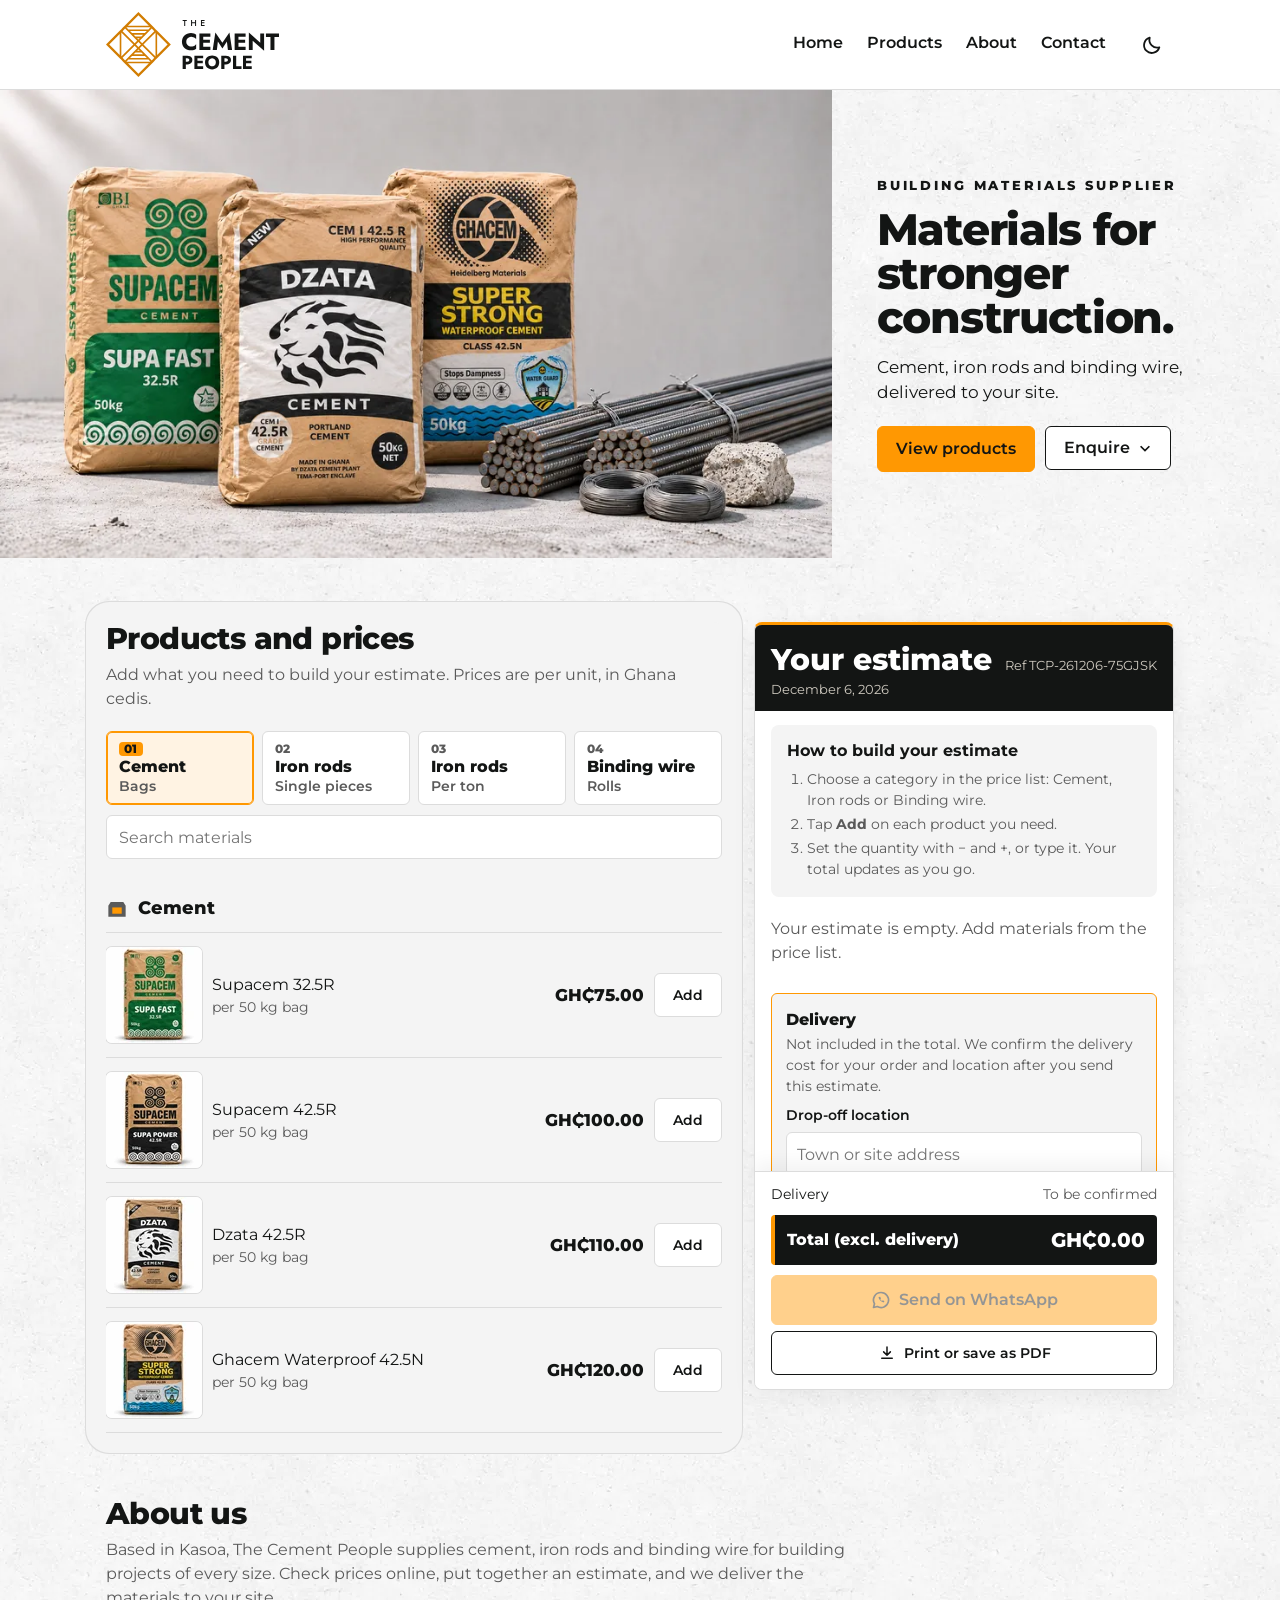
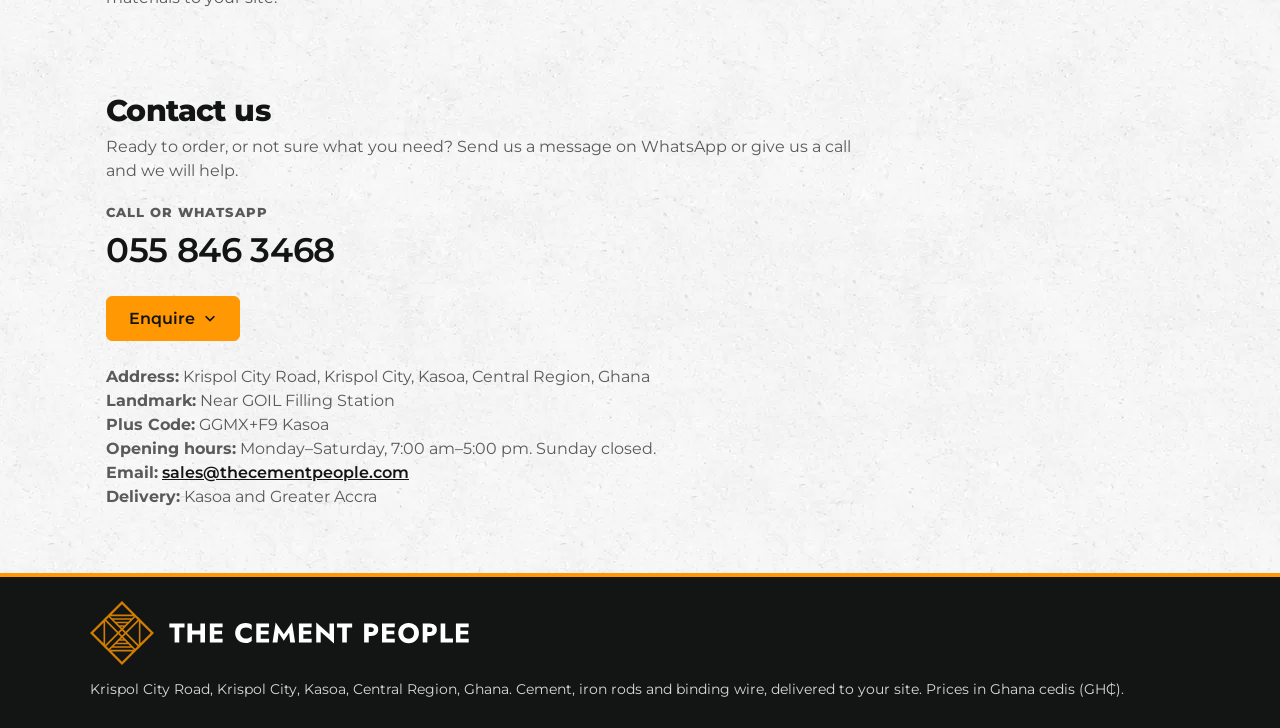
==== commit 8d52fc58: "Preview: total bar and product-name box Co-Authored-By: Claude Opus 5.5 <noreply@anthropic.com> Clau" ====
--- a/index.html
+++ b/index.html
@@ -50,7 +50,7 @@
      files are fetched early so the headline and prices draw in the right font. -->
 <link rel="preload" href="/fonts/montserrat-latin-800-normal.woff2" as="font" type="font/woff2" crossorigin>
 <link rel="preload" href="/fonts/montserrat-latin-400-normal.woff2" as="font" type="font/woff2" crossorigin>
-<link rel="stylesheet" href="/_astro/index.CEc_Wvg0.css"></head>
+<link rel="stylesheet" href="/_astro/index.BU7I6zf1.css"></head>
 <body>
 
 <header><div class="hin">
@@ -149,7 +149,7 @@
 
 <script type="application/json" id="tcp-data">{"currency":"GH₵","taxRate":0,"business":{"phone":"055 846 3468","whatsapp":"233558463468","town":"Kasoa, Ghana","website":"thecementpeople.com"},"products":[{"id":"c1","cat":"Cement","name":"Supacem 32.5R","unit":"50 kg bag","price":75,"img":"/images/products/supacem-32-5.webp","alt":"Supacem Supa Fast 32.5R bag, green and kraft brown"},{"id":"c2","cat":"Cement","name":"Supacem 42.5R","unit":"50 kg bag","price":100,"img":"/images/products/supacem-42-5.webp","alt":"Supacem Supa Power 42.5R bag, kraft brown with black panel"},{"id":"c3","cat":"Cement","name":"Dzata 42.5R","unit":"50 kg bag","price":110,"img":"/images/products/dzata-42-5.webp","alt":"Dzata 42.5R bag, kraft brown with black and white lion panel"},{"id":"c4","cat":"Cement","name":"Ghacem Waterproof 42.5N","unit":"50 kg bag","price":120,"img":"/images/products/ghacem-waterproof-42-5.webp","alt":"Ghacem Super Strong Waterproof 42.5N bag, black and yellow panel with blue waves"},{"id":"i1","cat":"Iron Rods (Single Piece)","name":"Iron rod 16 mm","unit":"30 ft rod","price":102,"size":"16 mm"},{"id":"i2","cat":"Iron Rods (Single Piece)","name":"Iron rod 14 mm","unit":"30 ft rod","price":75,"size":"14 mm"},{"id":"i3","cat":"Iron Rods (Single Piece)","name":"Iron rod 12 mm","unit":"30 ft rod","price":58,"size":"12 mm"},{"id":"i4","cat":"Iron Rods (Single Piece)","name":"Iron rod 11.5 mm","unit":"30 ft rod","price":48,"size":"11.5 mm"},{"id":"i5","cat":"Iron Rods (Single Piece)","name":"Iron rod 10 mm","unit":"30 ft rod","price":40,"size":"10 mm"},{"id":"i6","cat":"Iron Rods (Single Piece)","name":"Iron rod 8 mm","unit":"30 ft rod","price":25,"size":"8 mm"},{"id":"j1","cat":"Iron Rods (Per Ton)","name":"Iron rod 16 mm","unit":"ton","price":7000,"size":"16 mm"},{"id":"j2","cat":"Iron Rods (Per Ton)","name":"Iron rod 14 mm","unit":"ton","price":7000,"size":"14 mm"},{"id":"j3","cat":"Iron Rods (Per Ton)","name":"Iron rod 12 mm","unit":"ton","price":7000,"size":"12 mm"},{"id":"j4","cat":"Iron Rods (Per Ton)","name":"Iron rod 11.5 mm","unit":"ton","price":7000,"size":"11.5 mm"},{"id":"j5","cat":"Iron Rods (Per Ton)","name":"Iron rod 10 mm","unit":"ton","price":7000,"size":"10 mm"},{"id":"j6","cat":"Iron Rods (Per Ton)","name":"Iron rod 8 mm","unit":"ton","price":7000,"size":"8 mm"},{"id":"i8","cat":"Binding Wire","name":"Binding wire","unit":"roll","price":60,"img":"/images/products/binding-wire.webp","alt":"Coil of black annealed binding wire"}],"banners":{"rods":{"src":"/images/products/iron-rods-1086.webp","srcset":"/images/products/iron-rods-720.webp 720w, /images/products/iron-rods-1086.webp 1086w, /images/products/iron-rods-1440.webp 1440w","w":1086,"h":363}},"categoryInfo":{"Iron Rods (Single Piece)":{"banner":"rods","note":"Sold by the piece. Each rod is 30 ft long."},"Iron Rods (Per Ton)":{"banner":"rods","note":"Available in all listed sizes."}}}</script>
 
-<script src="/scripts/quote-engine.js?v=dc90ee8162"></script>
+<script src="/scripts/quote-engine.js?v=65e64652e1"></script>
 
 </body>
 </html>
--- a/_astro/index.BU7I6zf1.css
+++ b/_astro/index.BU7I6zf1.css
@@ -0,0 +1 @@
+@font-face{font-family:Montserrat;font-style:normal;font-weight:400;font-display:swap;src:url(/fonts/montserrat-latin-400-normal.woff2)format("woff2");unicode-range:U+??,U+131,U+152-153,U+2BB-2BC,U+2C6,U+2DA,U+2DC,U+304,U+308,U+329,U+2000-206F,U+20AC,U+2122,U+2191,U+2193,U+2212,U+2215,U+FEFF,U+FFFD}@font-face{font-family:Montserrat;font-style:normal;font-weight:400;font-display:swap;src:url(/fonts/montserrat-latin-ext-400-normal.woff2)format("woff2");unicode-range:U+100-2BA,U+2BD-2C5,U+2C7-2CC,U+2CE-2D7,U+2DD-2FF,U+304,U+308,U+329,U+1D00-1DBF,U+1E00-1E9F,U+1EF2-1EFF,U+2020,U+20A0-20AB,U+20AD-20C0,U+2113,U+2C60-2C7F,U+A720-A7FF}@font-face{font-family:Montserrat;font-style:normal;font-weight:600;font-display:swap;src:url(/fonts/montserrat-latin-600-normal.woff2)format("woff2");unicode-range:U+??,U+131,U+152-153,U+2BB-2BC,U+2C6,U+2DA,U+2DC,U+304,U+308,U+329,U+2000-206F,U+20AC,U+2122,U+2191,U+2193,U+2212,U+2215,U+FEFF,U+FFFD}@font-face{font-family:Montserrat;font-style:normal;font-weight:600;font-display:swap;src:url(/fonts/montserrat-latin-ext-600-normal.woff2)format("woff2");unicode-range:U+100-2BA,U+2BD-2C5,U+2C7-2CC,U+2CE-2D7,U+2DD-2FF,U+304,U+308,U+329,U+1D00-1DBF,U+1E00-1E9F,U+1EF2-1EFF,U+2020,U+20A0-20AB,U+20AD-20C0,U+2113,U+2C60-2C7F,U+A720-A7FF}@font-face{font-family:Montserrat;font-style:normal;font-weight:800;font-display:swap;src:url(/fonts/montserrat-latin-800-normal.woff2)format("woff2");unicode-range:U+??,U+131,U+152-153,U+2BB-2BC,U+2C6,U+2DA,U+2DC,U+304,U+308,U+329,U+2000-206F,U+20AC,U+2122,U+2191,U+2193,U+2212,U+2215,U+FEFF,U+FFFD}@font-face{font-family:Montserrat;font-style:normal;font-weight:800;font-display:swap;src:url(/fonts/montserrat-latin-ext-800-normal.woff2)format("woff2");unicode-range:U+100-2BA,U+2BD-2C5,U+2C7-2CC,U+2CE-2D7,U+2DD-2FF,U+304,U+308,U+329,U+1D00-1DBF,U+1E00-1E9F,U+1EF2-1EFF,U+2020,U+20A0-20AB,U+20AD-20C0,U+2113,U+2C60-2C7F,U+A720-A7FF}@font-face{font-family:Montserrat;font-style:normal;font-weight:700;font-display:swap;src:url(/fonts/montserrat-latin-700-normal.woff2)format("woff2");unicode-range:U+??,U+131,U+152-153,U+2BB-2BC,U+2C6,U+2DA,U+2DC,U+304,U+308,U+329,U+2000-206F,U+20AC,U+2122,U+2191,U+2193,U+2212,U+2215,U+FEFF,U+FFFD}@font-face{font-family:Montserrat;font-style:normal;font-weight:700;font-display:swap;src:url(/fonts/montserrat-latin-ext-700-normal.woff2)format("woff2");unicode-range:U+100-2BA,U+2BD-2C5,U+2C7-2CC,U+2CE-2D7,U+2DD-2FF,U+304,U+308,U+329,U+1D00-1DBF,U+1E00-1E9F,U+1EF2-1EFF,U+2020,U+20A0-20AB,U+20AD-20C0,U+2113,U+2C60-2C7F,U+A720-A7FF}:root{--bg:#f4f4f4;--tex:url(/images/texture/concrete-neutral-25.webp);--card:#fff;--ink:#131514;--mute:#5a5a5a;--line:#dcdcdc;--y:#ff9802;--y-soft:#ffe3ba;--y-tint:#fff3e3;--sec-a:#ebebeb;--sec-a-body:#fff;--sec-b:#e0e0e0;--sec-b-body:#f7f7f7;--footer-text:#d9d9d6;--dark:#131514;--on-dark:#fff;--on-dark-mute:#cfcac0;--on-y:#131514;--thumb-bg:#fff;--panel:#f4f4f4;--sel:#f8f2ea;--fill:#f4f4f4;--field:#fff;--field-line:#dcdcdc;--tex-size:512px;--font:Montserrat,system-ui,-apple-system,"Segoe UI",Roboto,Arial,sans-serif;--t-display:clamp(32px,3.4vw,52px);--t-heading:30px;--t-sub:18px;--t-price:17px;--t-body:16px;--t-small:14px;--t-label:13px;--w-text:400;--w-label:600;--w-strong:800;--s1:4px;--s2:8px;--s3:12px;--s4:16px;--s5:24px;--s6:32px;--s7:48px;--s8:64px;--gap-section:var(--s8);--page:1100px;--measure:70ch;--r-control:6px;--r-panel:8px;--shadow:0 6px 24px #0000000f;--tap:44px}:root[data-theme=dark]{color-scheme:dark;--bg:#0d0f0e;--tex:url(/images/texture/concrete-dark.webp);--card:#262a28;--panel:#262a28;--fill:#363b38;--field:#2f3431;--field-line:#7a817d;--ink:#f3f4f2;--mute:#c6cac6;--line:#434a46;--y-soft:#5a3f12;--y-tint:#3d301a;--sel:#302b22;--sec-a:#363b38;--sec-a-body:#262a28;--sec-b:#3b403d;--sec-b-body:#2b2f2d;--dark:#070807;--shadow:0 6px 24px #0000008c}@media (width<=899px){:root{--t-display:clamp(34px,9.5vw,44px);--t-heading:24px;--t-sub:17px;--gap-section:40px}}:root{color-scheme:light dark;box-sizing:border-box;padding-top:env(safe-area-inset-top,0px);padding-bottom:env(safe-area-inset-bottom,0px)}*,:before,:after{box-sizing:inherit}html{scroll-behavior:smooth;scroll-padding-top:calc(env(safe-area-inset-top,0px) + 76px)}@media (prefers-reduced-motion:reduce){html{scroll-behavior:auto}}body{background:var(--bg) var(--tex) 0 0/var(--tex-size) var(--tex-size);color:var(--ink);font-family:var(--font);font-size:var(--t-body);margin:0;line-height:1.5}body:before{content:"";height:env(safe-area-inset-top,0px);background:var(--card);z-index:10;position:fixed;inset:0 0 auto}button,input,select{font-family:inherit}:focus-visible{outline:3px solid var(--ink);outline-offset:2px}h1{letter-spacing:-.025em;margin:6px 0 10px;font-size:clamp(28px,6vw,42px);font-weight:800;line-height:1.05}h2{align-items:center;gap:10px;margin:26px 0 2px;font-size:17px;font-weight:800;display:flex}.mute{color:var(--mute)}.vh{clip:rect(0 0 0 0);white-space:nowrap;border:0;width:1px;height:1px;margin:-1px;padding:0;position:absolute;overflow:hidden}.lead{color:var(--mute);max-width:52ch;margin:0}.cta,.bar button{justify-content:center;align-items:center;gap:var(--s2);min-height:var(--tap);background:var(--y);color:var(--on-y);border:1px solid var(--y);border-radius:var(--r-control);font-weight:var(--w-label);cursor:pointer;text-decoration:none;display:inline-flex}.btn2{justify-content:center;align-items:center;gap:var(--s2);min-height:var(--tap);background:var(--field);color:var(--ink);border:1px solid var(--ink);border-radius:var(--r-control);font-weight:var(--w-label);text-decoration:none;display:inline-flex}.cta:hover,.bar button:hover{border-color:var(--ink)}.btn2:hover{background:var(--fill)}header{top:env(safe-area-inset-top,0px);z-index:11;background:var(--card);color:var(--ink);border-bottom:1px solid var(--line);position:sticky}.hin{max-width:var(--page);padding:var(--s3) var(--s4);align-items:center;gap:var(--s3);margin:0 auto;display:flex}.brand{color:inherit;align-items:center;gap:10px;margin-right:auto;text-decoration:none;display:flex}.brand picture,.brand img{display:block}.brand img{width:auto;height:65px}@media (width<=899px){.brand img{height:44px}}@media (width<=359px){.brand img{height:36px}}nav{align-items:center;gap:var(--s5);display:flex}nav a{min-height:var(--tap);color:var(--ink);font-weight:var(--w-label);font-size:var(--t-body);border-bottom:3px solid #0000;align-items:center;text-decoration:none;display:inline-flex}nav a:hover{border-bottom-color:var(--y)}#menu{min-width:var(--tap);min-height:var(--tap);color:var(--ink);padding:var(--s2);cursor:pointer;background:0 0;border:0;display:none}#menu svg{width:28px;height:28px;display:block}.nav-scrim{z-index:10;background:#0a0b0a8c;position:fixed;inset:0}.nav-scrim[hidden],.brand .lg-d,:root[data-theme=dark] .brand .lg-l{display:none}:root[data-theme=dark] .brand .lg-d{display:block}.theme{min-width:var(--tap);min-height:var(--tap);border-radius:var(--r-control);color:var(--ink);font:inherit;font-weight:var(--w-label);cursor:pointer;background:0 0;border:0;justify-content:center;align-items:center;gap:10px;padding:0;display:inline-flex}.theme:hover{background:var(--fill)}.theme svg{flex:none;width:22px;height:22px}.theme .sun,:root[data-theme=dark] .theme .moon{display:none}:root[data-theme=dark] .row .nm,:root[data-theme=dark] .ln .nm{font-weight:var(--w-label)}:root[data-theme=dark] ::placeholder{color:#9ea39f;opacity:1}:root[data-theme=dark] :focus-visible{outline:2px solid var(--y);outline-offset:2px}:root[data-theme=dark] .theme .sun{display:block}.theme .tl{clip:rect(0 0 0 0);white-space:nowrap;width:1px;height:1px;position:absolute;overflow:hidden}.theme .sw{display:none}.hero{flex-direction:column;display:flex}.hpic{order:2;margin-top:-22vw;display:block}@media (width<=899px){:root[data-theme=dark] .hpic{margin-top:var(--s5)}}.hpic img{width:100%;height:auto;display:block;-webkit-mask-image:linear-gradient(#0000,#000 22% 90%,#0000);mask-image:linear-gradient(#0000,#000 22% 90%,#0000)}.htx{z-index:1;text-align:left;order:1;padding:30px 20px 0;position:relative}.kick{font-size:var(--t-label);font-weight:var(--w-strong);letter-spacing:.22em;text-transform:uppercase;margin:0}.htx h1{font-size:var(--t-display);letter-spacing:-.03em;margin:var(--s3) 0 0;max-width:none;line-height:1.02}.htx .lead{color:var(--ink);font-size:var(--t-body);max-width:30ch;margin:14px 0 20px}.ctas{flex-wrap:wrap;justify-content:flex-start;gap:10px;display:flex}.ctas a,.ctas .enq-btn{font-size:var(--t-body);padding:10px 18px}@media (width<=359px){.ctas{flex-direction:column}.ctas .enq,.ctas .enq-btn{width:100%}}@media (width>=900px){.hero{grid-template-columns:65fr 35fr;display:grid}.hpic{order:0;margin:0}.hpic img{-webkit-mask-image:none;mask-image:none}.htx{order:0;align-self:center;padding:40px clamp(24px,3.5vw,56px)}.htx .lead{font-size:var(--t-price)}}@media (width>=900px) and (width<=1199px){.htx{padding-inline:var(--s5)}.ctas{gap:var(--s2)}.ctas a,.ctas .enq-btn{padding-inline:var(--s3)}}@media (width>=900px) and (width<=1023px){.htx{padding-inline:var(--s4)}}.enq{display:inline-block;position:relative}.enq-btn{cursor:pointer;font-family:inherit}.enq-btn .chev{flex:none;width:14px;height:14px;transition:transform .15s}.enq-btn[aria-expanded=true] .chev{transform:rotate(180deg)}.cta.big{padding:var(--s3) 22px;font-size:var(--t-body)}.enq-menu{z-index:20;background:var(--card);border:1px solid var(--line);border-radius:var(--r-panel);min-width:270px;padding:6px;position:absolute;top:calc(100% + 6px);left:0;box-shadow:0 10px 30px #00000024}.enq-menu[hidden]{display:none}.enq-menu a{align-items:center;gap:var(--s3);min-height:52px;padding:var(--s2) var(--s3);border-radius:var(--r-control);color:var(--ink);font-weight:var(--w-label);text-decoration:none;display:flex}.enq-menu a:hover,.enq-menu a:focus-visible{background:var(--fill)}.cphone{margin:var(--s4) 0 var(--s3);flex-direction:column;gap:2px;display:flex}.cphone span{font-size:var(--t-label);font-weight:var(--w-strong);letter-spacing:.08em;text-transform:uppercase;color:var(--mute)}.cphone a{font-size:clamp(26px,5vw,34px);font-weight:var(--w-strong);color:var(--ink);letter-spacing:-.01em;text-decoration:none}.cphone a:hover{text-decoration:underline}#contact .cdetails{margin-top:var(--s5)}.enq-menu a svg{flex:none;width:22px;height:22px}.enq-menu small{font-weight:var(--w-text);font-size:var(--t-small);color:var(--mute);display:block}.enq-menu .grab{display:none}.enq-scrim{z-index:29;background:#13151459;position:fixed;inset:0}.enq-scrim[hidden]{display:none}@media (width<=599px){.enq-menu{z-index:31;padding:10px var(--s3) calc(14px + env(safe-area-inset-bottom,0px));border-radius:14px 14px 0 0;position:fixed;inset:auto 0 0}.enq-menu .grab{background:var(--line);width:40px;height:4px;margin:2px auto var(--s2);border-radius:2px;display:block}}main{max-width:var(--page);padding:var(--gap-section) var(--s4) 0;gap:var(--s5);margin:0 auto;display:grid}.sec{padding:var(--gap-section) var(--s4) 0}.wrap{max-width:calc(var(--page) - 2*var(--s4));margin:0 auto}.wrap p{max-width:var(--measure);font-size:var(--t-body);color:var(--mute);margin:0 0 20px}.wrap a:not(.wa){color:var(--ink);font-weight:var(--w-label)}.st{font-size:var(--t-heading);letter-spacing:-.02em;line-height:1.1;font-weight:var(--w-strong);margin:0 0 var(--s2);border:0;padding:0;display:block}.st:before{display:none}#catalog{background:var(--panel);border-radius:var(--r-panel);min-width:0;box-shadow:0 0 0 20px var(--panel),0 0 0 21px var(--line)}@media (width<=899px){#catalog{box-shadow:0 0 0 16px var(--panel);border-radius:0}}#catalog>.lead{margin:0 0 6px}.tools{gap:10px;margin:20px 0 6px;display:grid}input[type=search]{width:100%;min-height:var(--tap);padding:10px var(--s3);font-size:var(--t-body);border:1px solid var(--field-line);border-radius:var(--r-control);background:var(--field);color:var(--ink)}.tabs{gap:var(--s2);grid-template-columns:repeat(4,minmax(0,1fr));display:grid}.tabs button{text-align:left;background:var(--field);border:1px solid var(--field-line);border-radius:var(--r-control);min-height:64px;color:var(--ink);font:inherit;cursor:pointer;flex-direction:column;justify-content:center;align-items:flex-start;gap:1px;padding:10px 12px;line-height:1.2;display:flex}.tabs button:hover{border-color:var(--ink)}.tabs .tno{font-size:12px;font-weight:var(--w-strong);color:var(--mute);letter-spacing:.04em}.tabs b{font-size:var(--t-body);font-weight:var(--w-strong)}.tabs small{font-size:var(--t-small);font-weight:var(--w-label);color:var(--mute)}.tabs button[aria-pressed=true]{background:var(--y-tint);border-color:var(--y);box-shadow:inset 0 0 0 1px var(--y)}.tabs button[aria-pressed=true] .tno{color:var(--on-y);background:var(--y);border-radius:4px;padding:0 5px}@media (width<=599px){.tabs{grid-template-columns:1fr 1fr}.tabs button{min-height:68px}}#list{touch-action:auto}#list.snap{scroll-snap-type:x mandatory;scrollbar-width:none;overscroll-behavior-x:contain;align-items:flex-start;transition:height .28s;display:flex;overflow:auto hidden}#list.snap::-webkit-scrollbar{display:none}#list.snap .slide{scroll-snap-align:start;scroll-snap-stop:always;flex:0 0 100%;min-width:0}@keyframes inl{0%{opacity:0;transform:translate(28px)}to{opacity:1;transform:none}}@keyframes inr{0%{opacity:0;transform:translate(-28px)}to{opacity:1;transform:none}}#list.in-l{animation:.25s ease-out inl}#list.in-r{animation:.25s ease-out inr}@media (prefers-reduced-motion:reduce){#list.snap{transition:none}#list.in-l,#list.in-r{animation:none}}#list h3{font-size:var(--t-sub);font-weight:var(--w-strong);border-bottom:1px solid var(--line);align-items:center;gap:10px;margin:30px 0 0;padding-bottom:10px;display:flex}#list h3 svg{width:22px;height:22px;color:var(--mute);flex:none}#list h4{font-size:var(--t-small);font-weight:var(--w-label);color:var(--mute);margin:22px 0 2px}#list .cat-note{margin:var(--s2) 0 0;font-size:var(--t-small);color:var(--mute)}#list .cat-price{margin:var(--s2) 0 0;font-size:var(--t-body);color:var(--ink)}#list .cat-price b{font-size:var(--t-price);font-weight:var(--w-strong)}.banner{aspect-ratio:3;object-fit:cover;background:var(--card);border:1px solid var(--line);border-radius:var(--r-panel);width:100%;min-width:0;max-width:100%;height:auto;margin:var(--s5) 0 0;display:block}section.nobanner .banner{display:none}.row{border-bottom:1px solid var(--line);grid-template-columns:minmax(0,1fr) auto auto;align-items:center;gap:10px;padding:14px 0;display:grid}.row.has-img{grid-template-columns:96px minmax(0,1fr) auto auto}.thumb{object-fit:contain;background:var(--thumb-bg);width:96px;height:96px;box-shadow:0 0 0 1px var(--line);border-radius:var(--r-control);border:0;display:block}.nm{font-size:var(--t-body);font-weight:var(--w-text)}.nm small{font-weight:var(--w-text);font-size:var(--t-small);color:var(--mute);display:block}.nm .rn{flex-wrap:wrap;align-items:center;gap:10px;display:inline-flex}.nm .sz{text-align:center;background:var(--dark);min-width:76px;color:var(--on-dark);font-weight:var(--w-strong);font-size:var(--t-price);border-radius:var(--r-control);letter-spacing:.01em;order:-1;padding:9px 10px;line-height:1;display:inline-block}.pr{font-weight:var(--w-strong);font-size:var(--t-price);text-align:right;position:relative}.buy{display:contents}.add{min-height:var(--tap);padding:var(--s2) 18px;background:var(--field);color:var(--ink);border:1px solid var(--field-line);border-radius:var(--r-control);font-size:var(--t-small);font-weight:var(--w-label);cursor:pointer}.add:hover,.add:focus-visible{background:var(--y-soft);border-color:var(--y)}.row.in{background:var(--sel);box-shadow:inset 4px 0 0 var(--y);border-radius:var(--r-control);padding-inline:var(--s3)}.row.in .nm:before{content:"✓ In your estimate";font-size:12px;font-weight:var(--w-strong);letter-spacing:.02em;margin-bottom:2px;display:block}.step{border:1px solid var(--field-line);border-radius:var(--r-control);justify-self:start;display:inline-flex;overflow:hidden}.step button{width:40px;min-height:var(--tap);background:var(--fill);color:var(--ink);font-size:var(--t-sub);font-weight:var(--w-label);cursor:pointer;border:0}.step input{width:72px;min-height:var(--tap);text-align:center;border:0;border-inline:1px solid var(--field-line);background:var(--field);color:var(--ink);font-size:var(--t-body);font-weight:var(--w-label);-moz-appearance:textfield;border-radius:0;padding:0 2px}.qty{align-items:center;gap:var(--s2);white-space:nowrap;justify-self:start;display:inline-flex}.qty .u{font-size:var(--t-small);color:var(--mute);flex:none}.step input::-webkit-outer-spin-button,.step input::-webkit-inner-spin-button{-webkit-appearance:none;margin:0}.docket{background:var(--card);border:1px solid var(--line);border-radius:var(--r-panel);box-shadow:var(--shadow);flex-direction:column;display:flex;overflow:hidden}.dh{justify-content:space-between;align-items:center;gap:var(--s3);background:var(--dark);color:var(--on-dark);padding:14px var(--s4) 2px;display:flex}.dh b{font-size:var(--t-sub);font-weight:var(--w-strong)}.dh span{font-size:var(--t-label);color:var(--on-dark-mute)}.dm{background:var(--dark);color:var(--on-dark-mute);padding:0 var(--s4) var(--s3);font-size:var(--t-label)}.etools{justify-content:space-between;align-items:center;gap:var(--s2);padding:var(--s1) var(--s4);border-bottom:1px solid var(--line);flex:none;display:flex}.etools[hidden]{display:none}.etool{min-height:var(--tap);color:var(--ink);font-size:var(--t-small);font-weight:var(--w-label);text-underline-offset:3px;cursor:pointer;background:0 0;border:0;align-items:center;gap:6px;padding:0 2px;text-decoration:underline;display:inline-flex}.etool svg{flex:none;width:18px;height:18px}.etool{white-space:nowrap}@media (width<=399px){.etools{padding-inline:var(--s3)}.etool{font-size:var(--t-label);gap:4px}.etool svg{width:16px;height:16px}}#clear{color:var(--mute);margin-left:auto}.dh #ref{margin-left:auto}.xclose,#full .i-back,#est.full #full .i-open{display:none}#est.full #full .i-back{display:block}#est.full .xclose{border-radius:var(--r-control);width:40px;height:40px;color:var(--on-dark);cursor:pointer;background:0 0;border:0;justify-content:center;align-items:center;margin:-6px -8px -6px 4px;display:inline-flex}#est.full .xclose:hover{background:#ffffff1f}.xclose svg{width:22px;height:22px}.eask{align-items:center;gap:var(--s2);margin:var(--s2) var(--s4);padding:10px var(--s3);background:var(--fill);border-radius:var(--r-control);font-size:var(--t-small);flex-wrap:wrap;flex:none;display:flex}.eask[hidden]{display:none}.eask b{flex:100%}.eask button{min-height:var(--tap);padding:0 var(--s4);border:1px solid var(--ink);border-radius:var(--r-control);background:var(--card);color:var(--ink);font-size:var(--t-small);font-weight:var(--w-label);cursor:pointer}.eask .yes{background:var(--ink);color:var(--card)}.escroll{padding:0 var(--s4)}#glance:empty{display:none}#glance{padding:14px 0 var(--s1)}#glance h3{margin:0 0 var(--s2);font-size:var(--t-label);font-weight:var(--w-strong);letter-spacing:.08em;text-transform:uppercase;color:var(--mute)}#glance h3:after{content:"";background:var(--y);width:32px;height:3px;margin-top:6px;display:block}#glance .tiles{gap:var(--s2);grid-template-columns:1fr 1fr;display:grid}#glance .tiles div{background:var(--fill);border-radius:var(--r-control);font-size:var(--t-small);color:var(--mute);padding:7px 10px;line-height:1.3}#glance .tiles b{font-size:var(--t-price);font-weight:var(--w-strong);color:var(--ink);margin-right:2px}.estart{background:var(--fill);border-radius:var(--r-panel);padding:14px var(--s4);margin:14px 0 var(--s1)}.estart[hidden]{display:none}.estart>b{margin-bottom:6px;display:block}.estart ol{font-size:var(--t-small);color:var(--mute);margin:0;padding-left:20px}.estart li{margin-bottom:3px}#lines{padding:0}.es{border-top:2px solid var(--y);margin:18px 0}.esh{z-index:2;background:var(--card);width:100%;color:var(--ink);text-align:left;font:inherit;cursor:pointer;border:0;grid-template-columns:16px auto minmax(0,1fr) auto;align-items:center;gap:10px;padding:10px 0;display:grid;position:sticky;top:0}.es:not(.shut) .esh{border-bottom:1px solid var(--line)}.es:not(.shut) .enm span,.es:not(.shut) .esx{display:none}.esh .chev{width:16px;height:16px;transition:transform .15s}.es.shut .esh .chev{transform:rotate(-90deg)}.eno{background:var(--y);color:var(--on-y);font-size:12px;font-weight:var(--w-strong);border-radius:4px;padding:2px 6px}.enm{flex-direction:column;min-width:0;line-height:1.25;display:flex}.enm b{font-size:var(--t-body);font-weight:var(--w-strong);text-transform:uppercase;letter-spacing:.05em}.enm span{font-size:var(--t-small);color:var(--mute)}.esx{font-size:var(--t-body);font-weight:var(--w-strong);white-space:nowrap}.esb{padding:0}.es.shut .esb{display:none}.esub{margin:var(--s3) 0 0;padding-bottom:var(--s1);border-bottom:1px solid var(--line);font-size:var(--t-label);font-weight:var(--w-strong);letter-spacing:.06em;text-transform:uppercase;justify-content:space-between;gap:10px;display:flex}.esub span{letter-spacing:0;text-transform:none;font-weight:var(--w-label);color:var(--mute)}.est{font-size:var(--t-small);font-weight:var(--w-label);color:var(--mute);justify-content:space-between;gap:10px;padding:10px 0;display:flex}.est b{font-weight:var(--w-strong);white-space:nowrap;color:var(--ink)}.est.all{border-top:1px solid var(--line)}.ln{align-items:center;gap:var(--s1) var(--s3);padding:var(--s3) 0;border-bottom:1px solid var(--line);flex-wrap:wrap;display:flex}.ln .nm{min-width:0;font-weight:var(--w-label);flex:100%;line-height:1.3}.ln .nm small{margin-top:2px}.ln .amt{text-align:right;font-weight:var(--w-strong);font-size:var(--t-price);white-space:nowrap;margin-left:auto}@media (width<=599px){.escroll{padding:0 12px}.esb{padding:0 10px}.ln .amt{font-size:17px}}.empty{padding:var(--s4) 0;margin:0}.empty .undo{color:var(--ink);font-weight:var(--w-label);padding:var(--s2) var(--s3)}.edeliv{margin:var(--s3) 0 0;background:var(--fill);border-radius:var(--r-control);border:1px solid var(--y);padding:14px}.edeliv h3{font-size:var(--t-body);font-weight:var(--w-strong);margin:0 0 2px}.edeliv p{margin:0 0 var(--s2);font-size:var(--t-small);color:var(--mute)}.dl{font-weight:var(--w-label);font-size:var(--t-small);display:block}#loc{width:100%;min-height:var(--tap);font-size:var(--t-body);border:1px solid var(--field-line);border-radius:var(--r-control);background:var(--field);color:var(--ink);margin-top:6px;padding:10px;display:block}.fine{padding:var(--s3) 0 var(--s4);font-size:var(--t-label);color:var(--mute);margin:0}.efoot{background:var(--card);border-top:1px solid var(--line);padding:10px var(--s4) 14px;flex:none;box-shadow:0 -8px 18px #0000000d}.tot{padding:0}.tot div{justify-content:space-between;align-items:baseline;gap:var(--s4);font-size:var(--t-small);padding:2px 0;display:flex}.tot div span:first-child{min-width:0}.tot div span:last-child{text-align:right;white-space:nowrap;flex:none}.tot .tbc{color:var(--mute)}.tot .gt{column-gap:var(--s3);border-top:1px solid var(--line);margin-top:var(--s1);padding-top:var(--s2);font-size:var(--t-body);font-weight:var(--w-strong);flex-wrap:wrap}.tot .gt span:first-child{white-space:nowrap;flex:none}.tot .gt span:last-child{margin-left:auto;font-size:19px}@media (width<=399px){.efoot{padding-inline:var(--s3)}.tot .gt{font-size:var(--t-small)}.tot .gt span:last-child{font-size:18px}.tot .gt.lg{font-size:var(--t-label)}.tot .gt.lg span:last-child{font-size:16px}}.acts{gap:6px;padding:10px 0 0;display:grid}.acts .cta{width:100%;min-height:48px;padding:var(--s3);font-size:var(--t-body);text-align:center}.acts .btn2{width:100%;font-size:var(--t-small);cursor:pointer}#send svg{flex:none;width:20px;height:20px}#print svg{flex:none;width:18px;height:18px}#send.off{opacity:.45;pointer-events:none}.ghost{min-height:var(--tap);color:var(--mute);padding:var(--s2);font-size:var(--t-small);cursor:pointer;background:0 0;border:0;text-decoration:underline}.dclose{display:none}.dclose svg{flex:none;width:20px;height:20px}.escrim{z-index:39;background:#13151473;position:fixed;inset:0}.escrim[hidden]{display:none}@media (width>=900px){main{align-items:start;gap:var(--s6);grid-template-columns:minmax(0,1fr) 380px}@media (width>=1100px){main{grid-template-columns:minmax(0,1fr) 420px}}.docket{top:calc(env(safe-area-inset-top,0px) + 108px);max-height:calc(100vh - 132px);position:sticky}.escroll{overscroll-behavior:contain;flex:auto;min-height:0;overflow-y:auto}#est.full{z-index:40;width:min(860px,94vw);max-height:92vh;position:fixed;top:4vh;left:50%;transform:translate(-50%);box-shadow:0 20px 60px #0000004d}#est.full #glance .tiles{grid-template-columns:repeat(4,1fr)}#est.full .ln{grid-template-columns:minmax(0,1fr) auto 150px;align-items:center;display:grid}#est.full .ln .nm{grid-column:1}#est.full .acts{grid-template-columns:1fr 280px}#est:not(.full) .step button{width:36px}#est:not(.full) .step input{width:64px}@media (width<=1099px){#est:not(.full) .step button{width:32px}#est:not(.full) .step input{width:60px}#est:not(.full) .ln{column-gap:10px}}}@media (width<=899px){#est.open{z-index:30;height:100dvh;box-shadow:none;padding-top:env(safe-area-inset-top,0px);border:0;border-radius:0;position:fixed;inset:0}#est.open .escroll{overscroll-behavior:contain;flex:auto;min-height:0;overflow-y:auto}#est.open .efoot{padding-bottom:calc(14px + env(safe-area-inset-bottom,0px))}#est.open{grid-template-rows:auto auto auto auto minmax(0,1fr) auto;grid-template-columns:minmax(0,1fr) auto;display:grid}#est.open>*{grid-column:1/-1}#est.open .dclose{grid-row:1}#est.open .dh{grid-row:2}#est.open .dm{grid-area:3/1}#est.open .etools{background:var(--dark);padding:0 var(--s4) 4px 0;border:0;grid-area:3/2;align-self:stretch;align-items:flex-start}#est.open .etool{color:var(--on-dark-mute);min-height:32px}#est.open .eask{grid-row:4}#est.open .escroll{grid-row:5}#est.open .efoot{grid-row:6;padding-top:8px}#est.open .tdl{display:none}#est.open .tot .gt{border-top:0;margin-top:0;padding-top:0}#est.open #full{display:none}#est.open .dclose{width:100%;min-height:var(--tap);text-align:left;padding:var(--s3) var(--s4);background:var(--card);border:0;border-bottom:1px solid var(--line);color:var(--ink);font-size:var(--t-body);font-weight:var(--w-label);cursor:pointer;flex:none;align-items:center;gap:10px;display:flex}}.bar{z-index:12;background:var(--dark);color:var(--on-dark);border-top:4px solid var(--y);padding:var(--s3) var(--s4) calc(12px + env(safe-area-inset-bottom,0px));justify-content:space-between;align-items:center;gap:var(--s3);display:none;position:fixed;bottom:0;left:0;right:0}.bar.on{display:flex}.bar{transition:transform .2s,visibility .2s}.bar.on.away{visibility:hidden;transform:translateY(100%)}@media (prefers-reduced-motion:reduce){.bar{transition:none}}.bar b{line-height:1.15;font-weight:var(--w-strong);font-size:var(--t-sub);flex-direction:column;display:flex}.bar b small{font-size:var(--t-label);font-weight:var(--w-label);color:var(--on-dark-mute);white-space:nowrap}@media (width<=379px){.bar .bl{display:none}}.bar button{padding:var(--s3) 18px;font-size:var(--t-body);white-space:nowrap}@media (width>=900px){.bar,.bar.on{display:none}}.foot{margin-top:var(--gap-section);background:var(--dark);color:var(--footer-text);border-top:4px solid var(--y);padding:var(--s5) var(--s4) 110px}.foot div{max-width:var(--page);flex-direction:column;align-items:flex-start;gap:14px;margin:0 auto;display:flex}.flogo{width:auto;max-width:100%;height:64px;display:block}@media (width<=599px){.flogo{height:56px}}.foot p{font-size:var(--t-small);margin:0}@media (width>=900px){.foot{padding-bottom:28px}}@media (width<=819px){nav{background:var(--card);border-bottom:1px solid var(--line);padding:6px var(--s4) var(--s3);flex-direction:column;align-items:stretch;gap:0;display:none;position:absolute;top:100%;left:0;right:0}nav.open{display:flex;box-shadow:0 12px 24px #00000040}nav a{padding:var(--s3) 0;border-bottom:1px solid var(--line)}.theme{width:100%;padding:var(--s3) 0;font-size:var(--t-body);border-radius:0;justify-content:flex-start}.theme:hover{background:0 0}.theme .tl{clip:auto;width:auto;height:auto;position:static;overflow:visible}.theme .sw{background:var(--line);border-radius:12px;width:40px;height:24px;margin-left:auto;transition:background .15s;display:block;position:relative}.theme .sw:after{content:"";background:var(--card);border-radius:50%;width:18px;height:18px;transition:transform .15s;position:absolute;top:3px;left:3px;box-shadow:0 1px 2px #0000004d}.theme[aria-pressed=true] .sw{background:var(--y)}.theme[aria-pressed=true] .sw:after{transform:translate(16px)}#menu{display:block}}@media (width<=560px){.row{grid-template-columns:minmax(0,1fr) auto}.row .nm{grid-column:1/-1}.row .pr{text-align:left}.row.one .nm{grid-column:1}.row.one .pr{grid-area:1/1}.row.has-img{grid-template-columns:80px minmax(0,1fr) auto}.row.has-img .thumb{grid-row:span 2;align-self:start;width:80px;height:80px}.row.has-img .nm{grid-column:2/-1}.row.has-img:not(.one) .buy{justify-content:space-between;align-items:center;gap:var(--s2) 10px;flex-wrap:wrap;grid-column:2/-1;min-width:0;display:flex}.row.has-img:not(.one) .buy .pr{white-space:nowrap}.row.has-img:not(.one) .buy>:last-child{margin-left:auto}.banner{margin-top:18px}}@media print{:root:not([data-theme=light]),:root[data-theme=dark]{--ink:#111;--bg:#fff;--card:#fff;--line:#ccc;--mute:#555;color-scheme:light}#catalog,.noprint,.bar,body:before{display:none!important}header{-webkit-print-color-adjust:exact;print-color-adjust:exact;position:static}main{padding:16px;display:block}.docket{border:1px solid #000;position:static}.dh{-webkit-print-color-adjust:exact;print-color-adjust:exact}.step{border:0}.step button{display:none}.step input{text-align:left;border:0;width:auto;padding:0}#loc{border:0;padding:0}#loc::placeholder{color:#0000}body{font-size:15px}.hero,#about,#contact,.foot,nav,.enq,#menu{display:none!important}#est{display:block!important;position:static!important;overflow:visible!important}.dclose{display:none!important}}@media screen{#est:not(.full):not(.open){border-top:3px solid var(--y)}#est:not(.full):not(.open) .dh{flex-wrap:wrap;align-items:baseline;row-gap:2px;padding-top:18px}#est:not(.full):not(.open) .dh b{font-size:var(--t-heading);white-space:nowrap;line-height:1.15}#est:not(.full):not(.open) .dh #ref{white-space:nowrap;margin-left:0}#est:not(.full) #full{border:1.5px solid var(--y);border-radius:var(--r-control);min-height:40px;padding:0 12px;text-decoration:none}.est{background:var(--fill);border-radius:6px;margin-top:8px;padding:9px 12px}.est+.est{margin-top:4px}.est.all{border-top:0}.est b{font-size:var(--t-body)}.esb>.est:last-child{margin-bottom:var(--s3)}@media (width<=599px){.escroll{padding:0 8px}.esb{padding:0}#est .ln .qty{gap:5px}#est:not(.full) .ln{column-gap:6px}#est:not(.full) .step input{width:46px}#est:not(.full) .step input[data-w=m]{width:56px}#est:not(.full) .step input[data-w=l]{width:66px}}.ln .pn{background:var(--fill);border-radius:5px;padding:3px 8px;line-height:1.3;display:inline-block}.ln .nm small{padding-left:8px}.tot .gt{margin-top:var(--s2);border:0;border-left:4px solid var(--y);background:var(--dark);color:var(--on-dark);border-radius:4px;align-items:center;padding:10px 12px}.tot .gt span:last-child{font-size:20px}#est.open .tot .gt{margin-top:0;padding:5px 12px}#est.open .efoot{padding-top:6px}@media (width<=399px){.tot .gt{column-gap:8px;padding-inline:8px}#est:not(.open):not(.full) .efoot{padding-inline:8px}.tot .gt span:first-child{font-size:13px}.tot .gt span:last-child{font-size:18px}.tot .gt.lg span:last-child{font-size:16px}}@media (width<=899px){#about{padding-top:calc(var(--gap-section) + var(--s5))}}}#quote{display:none}@page{size:A4;margin:16mm 14mm 15mm;@bottom-left{content:"thecementpeople.com  ·  055 846 3468";font:7pt Montserrat,Arial,sans-serif;color:#5a5a5a}@bottom-right{content:"Page " counter(page) " of " counter(pages);font:7pt Montserrat,Arial,sans-serif;color:#5a5a5a}}@media print{html,body{background:#fff!important;height:auto!important;padding:0!important;overflow:visible!important}body:before,body>:not(#quote){display:none!important}#quote{color:#131514;-webkit-print-color-adjust:exact;print-color-adjust:exact;font:9.5pt/1.45 Montserrat,Arial,sans-serif;display:block!important}.q-head{border-bottom:.8mm solid #131514;justify-content:space-between;align-items:center;gap:8mm;padding-bottom:4.5mm;display:flex;position:relative}.q-head:after{content:"";background:#ff9802;width:28mm;height:.8mm;position:absolute;bottom:-.8mm;left:0}.q-logo{width:auto;height:13mm;display:block}.q-doc{text-align:right}.q-doc h1{letter-spacing:.08em;text-transform:uppercase;margin:0;font-size:17pt;font-weight:800;line-height:1}.q-doc dl{grid-template-columns:auto auto;gap:.6mm 4mm;margin:2.5mm 0 0;font-size:9pt;display:grid}.q-doc dt{color:#5a5a5a}.q-doc dd{margin:0;font-weight:700}.q-to{background:#f4f4f4;border-left:.8mm solid #ff9802;grid-template-columns:1.5fr 1fr 1.2fr;gap:6mm;margin:4.5mm 0;padding:3mm 3.5mm;display:grid}.q-to small{letter-spacing:.1em;text-transform:uppercase;color:#5a5a5a;margin-bottom:.6mm;font-size:7pt;font-weight:700;display:block}.q-to p{margin:0;font-size:8.5pt;font-weight:600}#quote table{border-collapse:collapse;font-variant-numeric:tabular-nums;width:100%}#quote thead{display:table-header-group}#quote th{letter-spacing:.08em;text-transform:uppercase;text-align:left;color:#fff;background:#131514;padding:2.2mm 2.5mm;font-size:7.5pt;font-weight:700}#quote td{vertical-align:top;border-bottom:.25mm solid #dcdcdc;padding:1.7mm 2.5mm}#quote tr{break-inside:avoid;page-break-inside:avoid}#quote .n{color:#5a5a5a;width:8mm}#quote th.n{color:#fff}#quote .r{text-align:right;white-space:nowrap}#quote td small{color:#5a5a5a;margin-left:1.5mm;font-size:8pt}#quote .q-sec td{letter-spacing:.08em;text-transform:uppercase;break-after:avoid;page-break-after:avoid;border-bottom:.5mm solid #131514;padding:2.8mm 2.5mm 1.4mm;font-size:9pt;font-weight:800}#quote .q-sec span{float:right;letter-spacing:0;text-transform:none;color:#5a5a5a;font-weight:600}#quote .q-sub td{letter-spacing:.08em;text-transform:uppercase;color:#5a5a5a;break-after:avoid;page-break-after:avoid;padding:2mm 2.5mm 1mm;font-size:7.5pt;font-weight:700}#quote .q-st td{border-bottom:.25mm solid #dcdcdc;font-weight:700}#quote tr.q-sec,#quote tr.q-sub{break-after:avoid;page-break-after:avoid}#quote tr.q-st{break-before:avoid;page-break-before:avoid}#quote .q-st.all td{background:#f4f4f4;border-bottom:0}#quote .q-empty td{text-align:center;color:#5a5a5a;padding:6mm}.q-close{break-inside:avoid;page-break-inside:avoid;grid-template-columns:minmax(0,1fr) 98mm;align-items:start;gap:8mm;margin-top:4mm;display:grid}.q-terms{color:#333;font-size:7.5pt;line-height:1.4}.q-terms h2{letter-spacing:.1em;text-transform:uppercase;color:#5a5a5a;margin:0 0 1.5mm;font-size:7.5pt;font-weight:700}.q-terms ul{margin:0 0 3mm;padding-left:3.5mm}.q-terms li{margin-bottom:.6mm}.q-terms p{margin:0}.q-terms b{white-space:nowrap}.q-sum{font-variant-numeric:tabular-nums;border-top:.5mm solid #131514}.q-sum div{justify-content:space-between;gap:4mm;padding:1.2mm 2.5mm;display:flex}.q-sum span{white-space:nowrap}.q-sum .q-mat{font-weight:700}.q-sum .gt{color:#fff;background:#131514;border-left:1.5mm solid #ff9802;margin-top:1.5mm;padding:3mm 2.5mm;font-size:11pt;font-weight:800}}
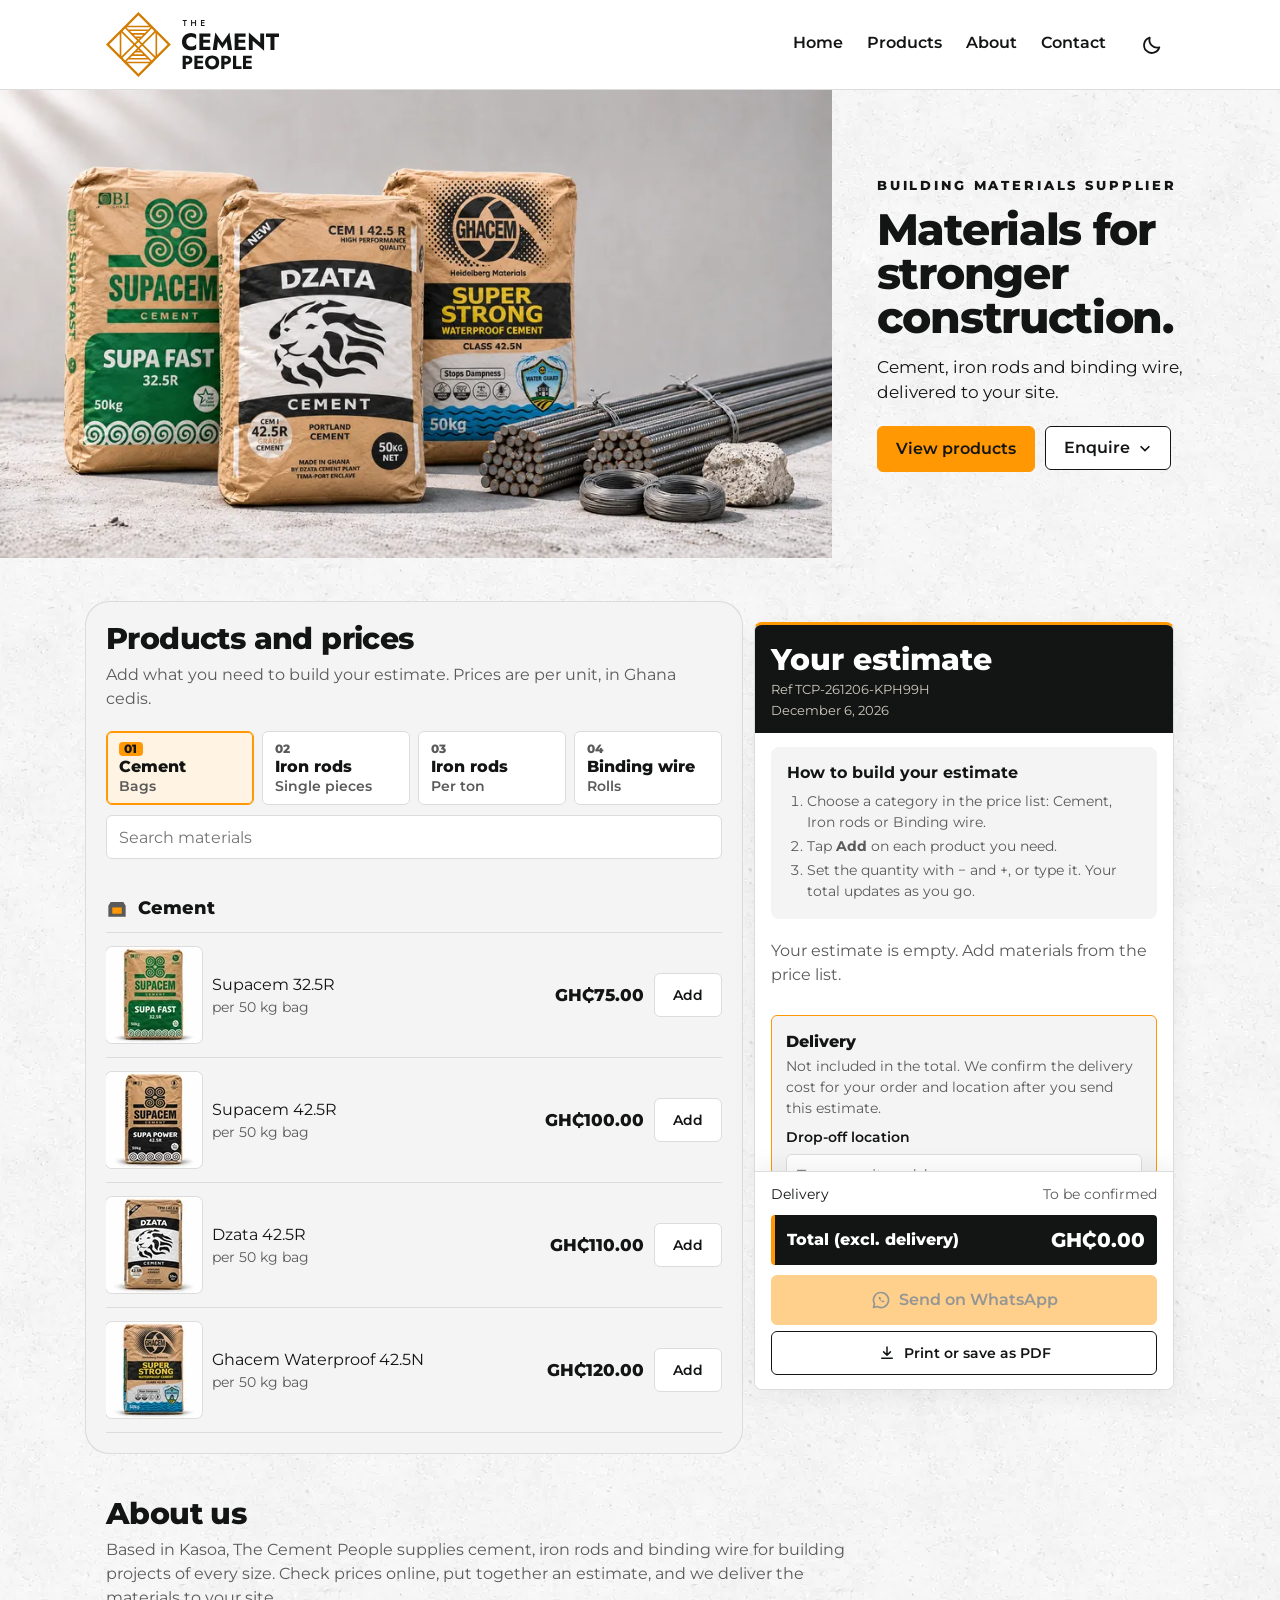
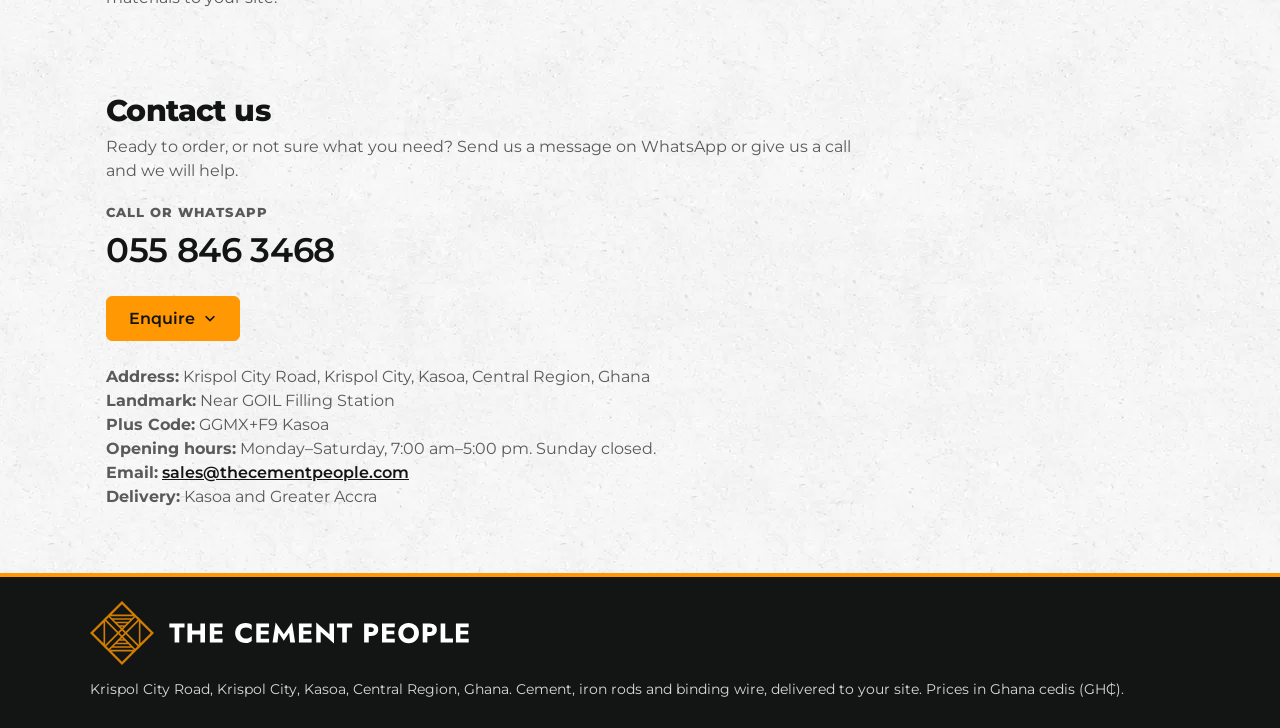
==== commit a48eb356: "Preview: product-name labels Co-Authored-By: Claude Opus 5.5 <noreply@anthropic.com> Claude-Session:" ====
--- a/index.html
+++ b/index.html
@@ -50,7 +50,7 @@
      files are fetched early so the headline and prices draw in the right font. -->
 <link rel="preload" href="/fonts/montserrat-latin-800-normal.woff2" as="font" type="font/woff2" crossorigin>
 <link rel="preload" href="/fonts/montserrat-latin-400-normal.woff2" as="font" type="font/woff2" crossorigin>
-<link rel="stylesheet" href="/_astro/index.BU7I6zf1.css"></head>
+<link rel="stylesheet" href="/_astro/index.CbtTG0uM.css"></head>
 <body>
 
 <header><div class="hin">
--- a/_astro/index.CbtTG0uM.css
+++ b/_astro/index.CbtTG0uM.css
@@ -0,0 +1 @@
+@font-face{font-family:Montserrat;font-style:normal;font-weight:400;font-display:swap;src:url(/fonts/montserrat-latin-400-normal.woff2)format("woff2");unicode-range:U+??,U+131,U+152-153,U+2BB-2BC,U+2C6,U+2DA,U+2DC,U+304,U+308,U+329,U+2000-206F,U+20AC,U+2122,U+2191,U+2193,U+2212,U+2215,U+FEFF,U+FFFD}@font-face{font-family:Montserrat;font-style:normal;font-weight:400;font-display:swap;src:url(/fonts/montserrat-latin-ext-400-normal.woff2)format("woff2");unicode-range:U+100-2BA,U+2BD-2C5,U+2C7-2CC,U+2CE-2D7,U+2DD-2FF,U+304,U+308,U+329,U+1D00-1DBF,U+1E00-1E9F,U+1EF2-1EFF,U+2020,U+20A0-20AB,U+20AD-20C0,U+2113,U+2C60-2C7F,U+A720-A7FF}@font-face{font-family:Montserrat;font-style:normal;font-weight:600;font-display:swap;src:url(/fonts/montserrat-latin-600-normal.woff2)format("woff2");unicode-range:U+??,U+131,U+152-153,U+2BB-2BC,U+2C6,U+2DA,U+2DC,U+304,U+308,U+329,U+2000-206F,U+20AC,U+2122,U+2191,U+2193,U+2212,U+2215,U+FEFF,U+FFFD}@font-face{font-family:Montserrat;font-style:normal;font-weight:600;font-display:swap;src:url(/fonts/montserrat-latin-ext-600-normal.woff2)format("woff2");unicode-range:U+100-2BA,U+2BD-2C5,U+2C7-2CC,U+2CE-2D7,U+2DD-2FF,U+304,U+308,U+329,U+1D00-1DBF,U+1E00-1E9F,U+1EF2-1EFF,U+2020,U+20A0-20AB,U+20AD-20C0,U+2113,U+2C60-2C7F,U+A720-A7FF}@font-face{font-family:Montserrat;font-style:normal;font-weight:800;font-display:swap;src:url(/fonts/montserrat-latin-800-normal.woff2)format("woff2");unicode-range:U+??,U+131,U+152-153,U+2BB-2BC,U+2C6,U+2DA,U+2DC,U+304,U+308,U+329,U+2000-206F,U+20AC,U+2122,U+2191,U+2193,U+2212,U+2215,U+FEFF,U+FFFD}@font-face{font-family:Montserrat;font-style:normal;font-weight:800;font-display:swap;src:url(/fonts/montserrat-latin-ext-800-normal.woff2)format("woff2");unicode-range:U+100-2BA,U+2BD-2C5,U+2C7-2CC,U+2CE-2D7,U+2DD-2FF,U+304,U+308,U+329,U+1D00-1DBF,U+1E00-1E9F,U+1EF2-1EFF,U+2020,U+20A0-20AB,U+20AD-20C0,U+2113,U+2C60-2C7F,U+A720-A7FF}@font-face{font-family:Montserrat;font-style:normal;font-weight:700;font-display:swap;src:url(/fonts/montserrat-latin-700-normal.woff2)format("woff2");unicode-range:U+??,U+131,U+152-153,U+2BB-2BC,U+2C6,U+2DA,U+2DC,U+304,U+308,U+329,U+2000-206F,U+20AC,U+2122,U+2191,U+2193,U+2212,U+2215,U+FEFF,U+FFFD}@font-face{font-family:Montserrat;font-style:normal;font-weight:700;font-display:swap;src:url(/fonts/montserrat-latin-ext-700-normal.woff2)format("woff2");unicode-range:U+100-2BA,U+2BD-2C5,U+2C7-2CC,U+2CE-2D7,U+2DD-2FF,U+304,U+308,U+329,U+1D00-1DBF,U+1E00-1E9F,U+1EF2-1EFF,U+2020,U+20A0-20AB,U+20AD-20C0,U+2113,U+2C60-2C7F,U+A720-A7FF}:root{--bg:#f4f4f4;--tex:url(/images/texture/concrete-neutral-25.webp);--card:#fff;--ink:#131514;--mute:#5a5a5a;--line:#dcdcdc;--y:#ff9802;--y-soft:#ffe3ba;--y-tint:#fff3e3;--sec-a:#ebebeb;--sec-a-body:#fff;--sec-b:#e0e0e0;--sec-b-body:#f7f7f7;--footer-text:#d9d9d6;--dark:#131514;--on-dark:#fff;--on-dark-mute:#cfcac0;--on-y:#131514;--thumb-bg:#fff;--panel:#f4f4f4;--pn-bg:#292d2b;--pn-ink:#fff;--sel:#f8f2ea;--fill:#f4f4f4;--field:#fff;--field-line:#dcdcdc;--tex-size:512px;--font:Montserrat,system-ui,-apple-system,"Segoe UI",Roboto,Arial,sans-serif;--t-display:clamp(32px,3.4vw,52px);--t-heading:30px;--t-sub:18px;--t-price:17px;--t-body:16px;--t-small:14px;--t-label:13px;--w-text:400;--w-label:600;--w-strong:800;--s1:4px;--s2:8px;--s3:12px;--s4:16px;--s5:24px;--s6:32px;--s7:48px;--s8:64px;--gap-section:var(--s8);--page:1100px;--measure:70ch;--r-control:6px;--r-panel:8px;--shadow:0 6px 24px #0000000f;--tap:44px}:root[data-theme=dark]{color-scheme:dark;--bg:#0d0f0e;--tex:url(/images/texture/concrete-dark.webp);--card:#262a28;--panel:#262a28;--fill:#363b38;--field:#2f3431;--field-line:#7a817d;--ink:#f3f4f2;--mute:#c6cac6;--line:#434a46;--y-soft:#5a3f12;--y-tint:#3d301a;--pn-bg:#e8e6df;--pn-ink:#292d2b;--sel:#302b22;--sec-a:#363b38;--sec-a-body:#262a28;--sec-b:#3b403d;--sec-b-body:#2b2f2d;--dark:#070807;--shadow:0 6px 24px #0000008c}@media (width<=899px){:root{--t-display:clamp(34px,9.5vw,44px);--t-heading:24px;--t-sub:17px;--gap-section:40px}}:root{color-scheme:light dark;box-sizing:border-box;padding-top:env(safe-area-inset-top,0px);padding-bottom:env(safe-area-inset-bottom,0px)}*,:before,:after{box-sizing:inherit}html{scroll-behavior:smooth;scroll-padding-top:calc(env(safe-area-inset-top,0px) + 76px)}@media (prefers-reduced-motion:reduce){html{scroll-behavior:auto}}body{background:var(--bg) var(--tex) 0 0/var(--tex-size) var(--tex-size);color:var(--ink);font-family:var(--font);font-size:var(--t-body);margin:0;line-height:1.5}body:before{content:"";height:env(safe-area-inset-top,0px);background:var(--card);z-index:10;position:fixed;inset:0 0 auto}button,input,select{font-family:inherit}:focus-visible{outline:3px solid var(--ink);outline-offset:2px}h1{letter-spacing:-.025em;margin:6px 0 10px;font-size:clamp(28px,6vw,42px);font-weight:800;line-height:1.05}h2{align-items:center;gap:10px;margin:26px 0 2px;font-size:17px;font-weight:800;display:flex}.mute{color:var(--mute)}.vh{clip:rect(0 0 0 0);white-space:nowrap;border:0;width:1px;height:1px;margin:-1px;padding:0;position:absolute;overflow:hidden}.lead{color:var(--mute);max-width:52ch;margin:0}.cta,.bar button{justify-content:center;align-items:center;gap:var(--s2);min-height:var(--tap);background:var(--y);color:var(--on-y);border:1px solid var(--y);border-radius:var(--r-control);font-weight:var(--w-label);cursor:pointer;text-decoration:none;display:inline-flex}.btn2{justify-content:center;align-items:center;gap:var(--s2);min-height:var(--tap);background:var(--field);color:var(--ink);border:1px solid var(--ink);border-radius:var(--r-control);font-weight:var(--w-label);text-decoration:none;display:inline-flex}.cta:hover,.bar button:hover{border-color:var(--ink)}.btn2:hover{background:var(--fill)}header{top:env(safe-area-inset-top,0px);z-index:11;background:var(--card);color:var(--ink);border-bottom:1px solid var(--line);position:sticky}.hin{max-width:var(--page);padding:var(--s3) var(--s4);align-items:center;gap:var(--s3);margin:0 auto;display:flex}.brand{color:inherit;align-items:center;gap:10px;margin-right:auto;text-decoration:none;display:flex}.brand picture,.brand img{display:block}.brand img{width:auto;height:65px}@media (width<=899px){.brand img{height:44px}}@media (width<=359px){.brand img{height:36px}}nav{align-items:center;gap:var(--s5);display:flex}nav a{min-height:var(--tap);color:var(--ink);font-weight:var(--w-label);font-size:var(--t-body);border-bottom:3px solid #0000;align-items:center;text-decoration:none;display:inline-flex}nav a:hover{border-bottom-color:var(--y)}#menu{min-width:var(--tap);min-height:var(--tap);color:var(--ink);padding:var(--s2);cursor:pointer;background:0 0;border:0;display:none}#menu svg{width:28px;height:28px;display:block}.nav-scrim{z-index:10;background:#0a0b0a8c;position:fixed;inset:0}.nav-scrim[hidden],.brand .lg-d,:root[data-theme=dark] .brand .lg-l{display:none}:root[data-theme=dark] .brand .lg-d{display:block}.theme{min-width:var(--tap);min-height:var(--tap);border-radius:var(--r-control);color:var(--ink);font:inherit;font-weight:var(--w-label);cursor:pointer;background:0 0;border:0;justify-content:center;align-items:center;gap:10px;padding:0;display:inline-flex}.theme:hover{background:var(--fill)}.theme svg{flex:none;width:22px;height:22px}.theme .sun,:root[data-theme=dark] .theme .moon{display:none}:root[data-theme=dark] .row .nm,:root[data-theme=dark] .ln .nm{font-weight:var(--w-label)}:root[data-theme=dark] ::placeholder{color:#9ea39f;opacity:1}:root[data-theme=dark] :focus-visible{outline:2px solid var(--y);outline-offset:2px}:root[data-theme=dark] .theme .sun{display:block}.theme .tl{clip:rect(0 0 0 0);white-space:nowrap;width:1px;height:1px;position:absolute;overflow:hidden}.theme .sw{display:none}.hero{flex-direction:column;display:flex}.hpic{order:2;margin-top:-22vw;display:block}@media (width<=899px){:root[data-theme=dark] .hpic{margin-top:var(--s5)}}.hpic img{width:100%;height:auto;display:block;-webkit-mask-image:linear-gradient(#0000,#000 22% 90%,#0000);mask-image:linear-gradient(#0000,#000 22% 90%,#0000)}.htx{z-index:1;text-align:left;order:1;padding:30px 20px 0;position:relative}.kick{font-size:var(--t-label);font-weight:var(--w-strong);letter-spacing:.22em;text-transform:uppercase;margin:0}.htx h1{font-size:var(--t-display);letter-spacing:-.03em;margin:var(--s3) 0 0;max-width:none;line-height:1.02}.htx .lead{color:var(--ink);font-size:var(--t-body);max-width:30ch;margin:14px 0 20px}.ctas{flex-wrap:wrap;justify-content:flex-start;gap:10px;display:flex}.ctas a,.ctas .enq-btn{font-size:var(--t-body);padding:10px 18px}@media (width<=359px){.ctas{flex-direction:column}.ctas .enq,.ctas .enq-btn{width:100%}}@media (width>=900px){.hero{grid-template-columns:65fr 35fr;display:grid}.hpic{order:0;margin:0}.hpic img{-webkit-mask-image:none;mask-image:none}.htx{order:0;align-self:center;padding:40px clamp(24px,3.5vw,56px)}.htx .lead{font-size:var(--t-price)}}@media (width>=900px) and (width<=1199px){.htx{padding-inline:var(--s5)}.ctas{gap:var(--s2)}.ctas a,.ctas .enq-btn{padding-inline:var(--s3)}}@media (width>=900px) and (width<=1023px){.htx{padding-inline:var(--s4)}}.enq{display:inline-block;position:relative}.enq-btn{cursor:pointer;font-family:inherit}.enq-btn .chev{flex:none;width:14px;height:14px;transition:transform .15s}.enq-btn[aria-expanded=true] .chev{transform:rotate(180deg)}.cta.big{padding:var(--s3) 22px;font-size:var(--t-body)}.enq-menu{z-index:20;background:var(--card);border:1px solid var(--line);border-radius:var(--r-panel);min-width:270px;padding:6px;position:absolute;top:calc(100% + 6px);left:0;box-shadow:0 10px 30px #00000024}.enq-menu[hidden]{display:none}.enq-menu a{align-items:center;gap:var(--s3);min-height:52px;padding:var(--s2) var(--s3);border-radius:var(--r-control);color:var(--ink);font-weight:var(--w-label);text-decoration:none;display:flex}.enq-menu a:hover,.enq-menu a:focus-visible{background:var(--fill)}.cphone{margin:var(--s4) 0 var(--s3);flex-direction:column;gap:2px;display:flex}.cphone span{font-size:var(--t-label);font-weight:var(--w-strong);letter-spacing:.08em;text-transform:uppercase;color:var(--mute)}.cphone a{font-size:clamp(26px,5vw,34px);font-weight:var(--w-strong);color:var(--ink);letter-spacing:-.01em;text-decoration:none}.cphone a:hover{text-decoration:underline}#contact .cdetails{margin-top:var(--s5)}.enq-menu a svg{flex:none;width:22px;height:22px}.enq-menu small{font-weight:var(--w-text);font-size:var(--t-small);color:var(--mute);display:block}.enq-menu .grab{display:none}.enq-scrim{z-index:29;background:#13151459;position:fixed;inset:0}.enq-scrim[hidden]{display:none}@media (width<=599px){.enq-menu{z-index:31;padding:10px var(--s3) calc(14px + env(safe-area-inset-bottom,0px));border-radius:14px 14px 0 0;position:fixed;inset:auto 0 0}.enq-menu .grab{background:var(--line);width:40px;height:4px;margin:2px auto var(--s2);border-radius:2px;display:block}}main{max-width:var(--page);padding:var(--gap-section) var(--s4) 0;gap:var(--s5);margin:0 auto;display:grid}.sec{padding:var(--gap-section) var(--s4) 0}.wrap{max-width:calc(var(--page) - 2*var(--s4));margin:0 auto}.wrap p{max-width:var(--measure);font-size:var(--t-body);color:var(--mute);margin:0 0 20px}.wrap a:not(.wa){color:var(--ink);font-weight:var(--w-label)}.st{font-size:var(--t-heading);letter-spacing:-.02em;line-height:1.1;font-weight:var(--w-strong);margin:0 0 var(--s2);border:0;padding:0;display:block}.st:before{display:none}#catalog{background:var(--panel);border-radius:var(--r-panel);min-width:0;box-shadow:0 0 0 20px var(--panel),0 0 0 21px var(--line)}@media (width<=899px){#catalog{box-shadow:0 0 0 16px var(--panel);border-radius:0}}#catalog>.lead{margin:0 0 6px}.tools{gap:10px;margin:20px 0 6px;display:grid}input[type=search]{width:100%;min-height:var(--tap);padding:10px var(--s3);font-size:var(--t-body);border:1px solid var(--field-line);border-radius:var(--r-control);background:var(--field);color:var(--ink)}.tabs{gap:var(--s2);grid-template-columns:repeat(4,minmax(0,1fr));display:grid}.tabs button{text-align:left;background:var(--field);border:1px solid var(--field-line);border-radius:var(--r-control);min-height:64px;color:var(--ink);font:inherit;cursor:pointer;flex-direction:column;justify-content:center;align-items:flex-start;gap:1px;padding:10px 12px;line-height:1.2;display:flex}.tabs button:hover{border-color:var(--ink)}.tabs .tno{font-size:12px;font-weight:var(--w-strong);color:var(--mute);letter-spacing:.04em}.tabs b{font-size:var(--t-body);font-weight:var(--w-strong)}.tabs small{font-size:var(--t-small);font-weight:var(--w-label);color:var(--mute)}.tabs button[aria-pressed=true]{background:var(--y-tint);border-color:var(--y);box-shadow:inset 0 0 0 1px var(--y)}.tabs button[aria-pressed=true] .tno{color:var(--on-y);background:var(--y);border-radius:4px;padding:0 5px}@media (width<=599px){.tabs{grid-template-columns:1fr 1fr}.tabs button{min-height:68px}}#list{touch-action:auto}#list.snap{scroll-snap-type:x mandatory;scrollbar-width:none;overscroll-behavior-x:contain;align-items:flex-start;transition:height .28s;display:flex;overflow:auto hidden}#list.snap::-webkit-scrollbar{display:none}#list.snap .slide{scroll-snap-align:start;scroll-snap-stop:always;flex:0 0 100%;min-width:0}@keyframes inl{0%{opacity:0;transform:translate(28px)}to{opacity:1;transform:none}}@keyframes inr{0%{opacity:0;transform:translate(-28px)}to{opacity:1;transform:none}}#list.in-l{animation:.25s ease-out inl}#list.in-r{animation:.25s ease-out inr}@media (prefers-reduced-motion:reduce){#list.snap{transition:none}#list.in-l,#list.in-r{animation:none}}#list h3{font-size:var(--t-sub);font-weight:var(--w-strong);border-bottom:1px solid var(--line);align-items:center;gap:10px;margin:30px 0 0;padding-bottom:10px;display:flex}#list h3 svg{width:22px;height:22px;color:var(--mute);flex:none}#list h4{font-size:var(--t-small);font-weight:var(--w-label);color:var(--mute);margin:22px 0 2px}#list .cat-note{margin:var(--s2) 0 0;font-size:var(--t-small);color:var(--mute)}#list .cat-price{margin:var(--s2) 0 0;font-size:var(--t-body);color:var(--ink)}#list .cat-price b{font-size:var(--t-price);font-weight:var(--w-strong)}.banner{aspect-ratio:3;object-fit:cover;background:var(--card);border:1px solid var(--line);border-radius:var(--r-panel);width:100%;min-width:0;max-width:100%;height:auto;margin:var(--s5) 0 0;display:block}section.nobanner .banner{display:none}.row{border-bottom:1px solid var(--line);grid-template-columns:minmax(0,1fr) auto auto;align-items:center;gap:10px;padding:14px 0;display:grid}.row.has-img{grid-template-columns:96px minmax(0,1fr) auto auto}.thumb{object-fit:contain;background:var(--thumb-bg);width:96px;height:96px;box-shadow:0 0 0 1px var(--line);border-radius:var(--r-control);border:0;display:block}.nm{font-size:var(--t-body);font-weight:var(--w-text)}.nm small{font-weight:var(--w-text);font-size:var(--t-small);color:var(--mute);display:block}.nm .rn{flex-wrap:wrap;align-items:center;gap:10px;display:inline-flex}.nm .sz{text-align:center;background:var(--dark);min-width:76px;color:var(--on-dark);font-weight:var(--w-strong);font-size:var(--t-price);border-radius:var(--r-control);letter-spacing:.01em;order:-1;padding:9px 10px;line-height:1;display:inline-block}.pr{font-weight:var(--w-strong);font-size:var(--t-price);text-align:right;position:relative}.buy{display:contents}.add{min-height:var(--tap);padding:var(--s2) 18px;background:var(--field);color:var(--ink);border:1px solid var(--field-line);border-radius:var(--r-control);font-size:var(--t-small);font-weight:var(--w-label);cursor:pointer}.add:hover,.add:focus-visible{background:var(--y-soft);border-color:var(--y)}.row.in{background:var(--sel);box-shadow:inset 4px 0 0 var(--y);border-radius:var(--r-control);padding-inline:var(--s3)}.row.in .nm:before{content:"✓ In your estimate";font-size:12px;font-weight:var(--w-strong);letter-spacing:.02em;margin-bottom:2px;display:block}.step{border:1px solid var(--field-line);border-radius:var(--r-control);justify-self:start;display:inline-flex;overflow:hidden}.step button{width:40px;min-height:var(--tap);background:var(--fill);color:var(--ink);font-size:var(--t-sub);font-weight:var(--w-label);cursor:pointer;border:0}.step input{width:72px;min-height:var(--tap);text-align:center;border:0;border-inline:1px solid var(--field-line);background:var(--field);color:var(--ink);font-size:var(--t-body);font-weight:var(--w-label);-moz-appearance:textfield;border-radius:0;padding:0 2px}.qty{align-items:center;gap:var(--s2);white-space:nowrap;justify-self:start;display:inline-flex}.qty .u{font-size:var(--t-small);color:var(--mute);flex:none}.step input::-webkit-outer-spin-button,.step input::-webkit-inner-spin-button{-webkit-appearance:none;margin:0}.docket{background:var(--card);border:1px solid var(--line);border-radius:var(--r-panel);box-shadow:var(--shadow);flex-direction:column;display:flex;overflow:hidden}.dh{justify-content:space-between;align-items:center;gap:var(--s3);background:var(--dark);color:var(--on-dark);padding:14px var(--s4) 2px;display:flex}.dh b{font-size:var(--t-sub);font-weight:var(--w-strong)}.dh span{font-size:var(--t-label);color:var(--on-dark-mute)}.dm{background:var(--dark);color:var(--on-dark-mute);padding:0 var(--s4) var(--s3);font-size:var(--t-label)}.etools{justify-content:space-between;align-items:center;gap:var(--s2);padding:var(--s1) var(--s4);border-bottom:1px solid var(--line);flex:none;display:flex}.etools[hidden]{display:none}.etool{min-height:var(--tap);color:var(--ink);font-size:var(--t-small);font-weight:var(--w-label);text-underline-offset:3px;cursor:pointer;background:0 0;border:0;align-items:center;gap:6px;padding:0 2px;text-decoration:underline;display:inline-flex}.etool svg{flex:none;width:18px;height:18px}.etool{white-space:nowrap}@media (width<=399px){.etools{padding-inline:var(--s3)}.etool{font-size:var(--t-label);gap:4px}.etool svg{width:16px;height:16px}}#clear{color:var(--mute);margin-left:auto}.dh #ref{margin-left:auto}.xclose,#full .i-back,#est.full #full .i-open{display:none}#est.full #full .i-back{display:block}#est.full .xclose{border-radius:var(--r-control);width:40px;height:40px;color:var(--on-dark);cursor:pointer;background:0 0;border:0;justify-content:center;align-items:center;margin:-6px -8px -6px 4px;display:inline-flex}#est.full .xclose:hover{background:#ffffff1f}.xclose svg{width:22px;height:22px}.eask{align-items:center;gap:var(--s2);margin:var(--s2) var(--s4);padding:10px var(--s3);background:var(--fill);border-radius:var(--r-control);font-size:var(--t-small);flex-wrap:wrap;flex:none;display:flex}.eask[hidden]{display:none}.eask b{flex:100%}.eask button{min-height:var(--tap);padding:0 var(--s4);border:1px solid var(--ink);border-radius:var(--r-control);background:var(--card);color:var(--ink);font-size:var(--t-small);font-weight:var(--w-label);cursor:pointer}.eask .yes{background:var(--ink);color:var(--card)}.escroll{padding:0 var(--s4)}#glance:empty{display:none}#glance{padding:14px 0 var(--s1)}#glance h3{margin:0 0 var(--s2);font-size:var(--t-label);font-weight:var(--w-strong);letter-spacing:.08em;text-transform:uppercase;color:var(--mute)}#glance h3:after{content:"";background:var(--y);width:32px;height:3px;margin-top:6px;display:block}#glance .tiles{gap:var(--s2);grid-template-columns:1fr 1fr;display:grid}#glance .tiles div{background:var(--fill);border-radius:var(--r-control);font-size:var(--t-small);color:var(--mute);padding:7px 10px;line-height:1.3}#glance .tiles b{font-size:var(--t-price);font-weight:var(--w-strong);color:var(--ink);margin-right:2px}.estart{background:var(--fill);border-radius:var(--r-panel);padding:14px var(--s4);margin:14px 0 var(--s1)}.estart[hidden]{display:none}.estart>b{margin-bottom:6px;display:block}.estart ol{font-size:var(--t-small);color:var(--mute);margin:0;padding-left:20px}.estart li{margin-bottom:3px}#lines{padding:0}.es{border-top:2px solid var(--y);margin:18px 0}.esh{z-index:2;background:var(--card);width:100%;color:var(--ink);text-align:left;font:inherit;cursor:pointer;border:0;grid-template-columns:16px auto minmax(0,1fr) auto;align-items:center;gap:10px;padding:10px 0;display:grid;position:sticky;top:0}.es:not(.shut) .esh{border-bottom:1px solid var(--line)}.es:not(.shut) .enm span,.es:not(.shut) .esx{display:none}.esh .chev{width:16px;height:16px;transition:transform .15s}.es.shut .esh .chev{transform:rotate(-90deg)}.eno{background:var(--y);color:var(--on-y);font-size:12px;font-weight:var(--w-strong);border-radius:4px;padding:2px 6px}.enm{flex-direction:column;min-width:0;line-height:1.25;display:flex}.enm b{font-size:var(--t-body);font-weight:var(--w-strong);text-transform:uppercase;letter-spacing:.05em}.enm span{font-size:var(--t-small);color:var(--mute)}.esx{font-size:var(--t-body);font-weight:var(--w-strong);white-space:nowrap}.esb{padding:0}.es.shut .esb{display:none}.esub{margin:var(--s3) 0 0;padding-bottom:var(--s1);border-bottom:1px solid var(--line);font-size:var(--t-label);font-weight:var(--w-strong);letter-spacing:.06em;text-transform:uppercase;justify-content:space-between;gap:10px;display:flex}.esub span{letter-spacing:0;text-transform:none;font-weight:var(--w-label);color:var(--mute)}.est{font-size:var(--t-small);font-weight:var(--w-label);color:var(--mute);justify-content:space-between;gap:10px;padding:10px 0;display:flex}.est b{font-weight:var(--w-strong);white-space:nowrap;color:var(--ink)}.est.all{border-top:1px solid var(--line)}.ln{align-items:center;gap:var(--s1) var(--s3);padding:var(--s3) 0;border-bottom:1px solid var(--line);flex-wrap:wrap;display:flex}.ln .nm{min-width:0;font-weight:var(--w-label);flex:100%;line-height:1.3}.ln .nm small{margin-top:2px}.ln .amt{text-align:right;font-weight:var(--w-strong);font-size:var(--t-price);white-space:nowrap;margin-left:auto}@media (width<=599px){.escroll{padding:0 12px}.esb{padding:0 10px}.ln .amt{font-size:17px}}.empty{padding:var(--s4) 0;margin:0}.empty .undo{color:var(--ink);font-weight:var(--w-label);padding:var(--s2) var(--s3)}.edeliv{margin:var(--s3) 0 0;background:var(--fill);border-radius:var(--r-control);border:1px solid var(--y);padding:14px}.edeliv h3{font-size:var(--t-body);font-weight:var(--w-strong);margin:0 0 2px}.edeliv p{margin:0 0 var(--s2);font-size:var(--t-small);color:var(--mute)}.dl{font-weight:var(--w-label);font-size:var(--t-small);display:block}#loc{width:100%;min-height:var(--tap);font-size:var(--t-body);border:1px solid var(--field-line);border-radius:var(--r-control);background:var(--field);color:var(--ink);margin-top:6px;padding:10px;display:block}.fine{padding:var(--s3) 0 var(--s4);font-size:var(--t-label);color:var(--mute);margin:0}.efoot{background:var(--card);border-top:1px solid var(--line);padding:10px var(--s4) 14px;flex:none;box-shadow:0 -8px 18px #0000000d}.tot{padding:0}.tot div{justify-content:space-between;align-items:baseline;gap:var(--s4);font-size:var(--t-small);padding:2px 0;display:flex}.tot div span:first-child{min-width:0}.tot div span:last-child{text-align:right;white-space:nowrap;flex:none}.tot .tbc{color:var(--mute)}.tot .gt{column-gap:var(--s3);border-top:1px solid var(--line);margin-top:var(--s1);padding-top:var(--s2);font-size:var(--t-body);font-weight:var(--w-strong);flex-wrap:wrap}.tot .gt span:first-child{white-space:nowrap;flex:none}.tot .gt span:last-child{margin-left:auto;font-size:19px}@media (width<=399px){.efoot{padding-inline:var(--s3)}.tot .gt{font-size:var(--t-small)}.tot .gt span:last-child{font-size:18px}.tot .gt.lg{font-size:var(--t-label)}.tot .gt.lg span:last-child{font-size:16px}}.acts{gap:6px;padding:10px 0 0;display:grid}.acts .cta{width:100%;min-height:48px;padding:var(--s3);font-size:var(--t-body);text-align:center}.acts .btn2{width:100%;font-size:var(--t-small);cursor:pointer}#send svg{flex:none;width:20px;height:20px}#print svg{flex:none;width:18px;height:18px}#send.off{opacity:.45;pointer-events:none}.ghost{min-height:var(--tap);color:var(--mute);padding:var(--s2);font-size:var(--t-small);cursor:pointer;background:0 0;border:0;text-decoration:underline}.dclose{display:none}.dclose svg{flex:none;width:20px;height:20px}.escrim{z-index:39;background:#13151473;position:fixed;inset:0}.escrim[hidden]{display:none}@media (width>=900px){main{align-items:start;gap:var(--s6);grid-template-columns:minmax(0,1fr) 380px}@media (width>=1100px){main{grid-template-columns:minmax(0,1fr) 420px}}.docket{top:calc(env(safe-area-inset-top,0px) + 108px);max-height:calc(100vh - 132px);position:sticky}.escroll{overscroll-behavior:contain;flex:auto;min-height:0;overflow-y:auto}#est.full{z-index:40;width:min(860px,94vw);max-height:92vh;position:fixed;top:4vh;left:50%;transform:translate(-50%);box-shadow:0 20px 60px #0000004d}#est.full #glance .tiles{grid-template-columns:repeat(4,1fr)}#est.full .ln{grid-template-columns:minmax(0,1fr) auto 150px;align-items:center;display:grid}#est.full .ln .nm{grid-column:1}#est.full .acts{grid-template-columns:1fr 280px}#est:not(.full) .step button{width:36px}#est:not(.full) .step input{width:64px}@media (width<=1099px){#est:not(.full) .step button{width:32px}#est:not(.full) .step input{width:60px}#est:not(.full) .ln{column-gap:10px}}}@media (width<=899px){#est.open{z-index:30;height:100dvh;box-shadow:none;padding-top:env(safe-area-inset-top,0px);border:0;border-radius:0;position:fixed;inset:0}#est.open .escroll{overscroll-behavior:contain;flex:auto;min-height:0;overflow-y:auto}#est.open .efoot{padding-bottom:calc(14px + env(safe-area-inset-bottom,0px))}#est.open{grid-template-rows:auto auto auto auto minmax(0,1fr) auto;grid-template-columns:minmax(0,1fr) auto;display:grid}#est.open>*{grid-column:1/-1}#est.open .dclose{grid-row:1}#est.open .dh{grid-row:2}#est.open .dm{grid-area:3/1}#est.open .etools{background:var(--dark);padding:0 var(--s4) 4px 0;border:0;grid-area:3/2;align-self:stretch;align-items:flex-start}#est.open .etool{color:var(--on-dark-mute);min-height:32px}#est.open .eask{grid-row:4}#est.open .escroll{grid-row:5}#est.open .efoot{grid-row:6;padding-top:8px}#est.open .tdl{display:none}#est.open .tot .gt{border-top:0;margin-top:0;padding-top:0}#est.open #full{display:none}#est.open .dclose{width:100%;min-height:var(--tap);text-align:left;padding:var(--s3) var(--s4);background:var(--card);border:0;border-bottom:1px solid var(--line);color:var(--ink);font-size:var(--t-body);font-weight:var(--w-label);cursor:pointer;flex:none;align-items:center;gap:10px;display:flex}}.bar{z-index:12;background:var(--dark);color:var(--on-dark);border-top:4px solid var(--y);padding:var(--s3) var(--s4) calc(12px + env(safe-area-inset-bottom,0px));justify-content:space-between;align-items:center;gap:var(--s3);display:none;position:fixed;bottom:0;left:0;right:0}.bar.on{display:flex}.bar{transition:transform .2s,visibility .2s}.bar.on.away{visibility:hidden;transform:translateY(100%)}@media (prefers-reduced-motion:reduce){.bar{transition:none}}.bar b{line-height:1.15;font-weight:var(--w-strong);font-size:var(--t-sub);flex-direction:column;display:flex}.bar b small{font-size:var(--t-label);font-weight:var(--w-label);color:var(--on-dark-mute);white-space:nowrap}@media (width<=379px){.bar .bl{display:none}}.bar button{padding:var(--s3) 18px;font-size:var(--t-body);white-space:nowrap}@media (width>=900px){.bar,.bar.on{display:none}}.foot{margin-top:var(--gap-section);background:var(--dark);color:var(--footer-text);border-top:4px solid var(--y);padding:var(--s5) var(--s4) 110px}.foot div{max-width:var(--page);flex-direction:column;align-items:flex-start;gap:14px;margin:0 auto;display:flex}.flogo{width:auto;max-width:100%;height:64px;display:block}@media (width<=599px){.flogo{height:56px}}.foot p{font-size:var(--t-small);margin:0}@media (width>=900px){.foot{padding-bottom:28px}}@media (width<=819px){nav{background:var(--card);border-bottom:1px solid var(--line);padding:6px var(--s4) var(--s3);flex-direction:column;align-items:stretch;gap:0;display:none;position:absolute;top:100%;left:0;right:0}nav.open{display:flex;box-shadow:0 12px 24px #00000040}nav a{padding:var(--s3) 0;border-bottom:1px solid var(--line)}.theme{width:100%;padding:var(--s3) 0;font-size:var(--t-body);border-radius:0;justify-content:flex-start}.theme:hover{background:0 0}.theme .tl{clip:auto;width:auto;height:auto;position:static;overflow:visible}.theme .sw{background:var(--line);border-radius:12px;width:40px;height:24px;margin-left:auto;transition:background .15s;display:block;position:relative}.theme .sw:after{content:"";background:var(--card);border-radius:50%;width:18px;height:18px;transition:transform .15s;position:absolute;top:3px;left:3px;box-shadow:0 1px 2px #0000004d}.theme[aria-pressed=true] .sw{background:var(--y)}.theme[aria-pressed=true] .sw:after{transform:translate(16px)}#menu{display:block}}@media (width<=560px){.row{grid-template-columns:minmax(0,1fr) auto}.row .nm{grid-column:1/-1}.row .pr{text-align:left}.row.one .nm{grid-column:1}.row.one .pr{grid-area:1/1}.row.has-img{grid-template-columns:80px minmax(0,1fr) auto}.row.has-img .thumb{grid-row:span 2;align-self:start;width:80px;height:80px}.row.has-img .nm{grid-column:2/-1}.row.has-img:not(.one) .buy{justify-content:space-between;align-items:center;gap:var(--s2) 10px;flex-wrap:wrap;grid-column:2/-1;min-width:0;display:flex}.row.has-img:not(.one) .buy .pr{white-space:nowrap}.row.has-img:not(.one) .buy>:last-child{margin-left:auto}.banner{margin-top:18px}}@media print{:root:not([data-theme=light]),:root[data-theme=dark]{--ink:#111;--bg:#fff;--card:#fff;--line:#ccc;--mute:#555;color-scheme:light}#catalog,.noprint,.bar,body:before{display:none!important}header{-webkit-print-color-adjust:exact;print-color-adjust:exact;position:static}main{padding:16px;display:block}.docket{border:1px solid #000;position:static}.dh{-webkit-print-color-adjust:exact;print-color-adjust:exact}.step{border:0}.step button{display:none}.step input{text-align:left;border:0;width:auto;padding:0}#loc{border:0;padding:0}#loc::placeholder{color:#0000}body{font-size:15px}.hero,#about,#contact,.foot,nav,.enq,#menu{display:none!important}#est{display:block!important;position:static!important;overflow:visible!important}.dclose{display:none!important}}@media screen{#est:not(.full):not(.open){border-top:3px solid var(--y)}#est:not(.full):not(.open) .dh{flex-wrap:wrap;align-items:baseline;row-gap:2px;padding-top:18px}#est:not(.full):not(.open) .dh b{font-size:var(--t-heading);white-space:nowrap;line-height:1.15}#est:not(.full):not(.open) .dh #ref{white-space:nowrap;margin-left:0}#est:not(.full) #full{border:1.5px solid var(--y);border-radius:var(--r-control);min-height:40px;padding:0 12px;text-decoration:none}.est{background:var(--fill);border-radius:6px;margin-top:8px;padding:9px 12px}.est+.est{margin-top:4px}.est.all{border-top:0}.est b{font-size:var(--t-body)}.esb>.est:last-child{margin-bottom:var(--s3)}@media (width<=599px){.escroll{padding:0 8px}.esb{padding:0}#est .ln .qty{gap:5px}#est:not(.full) .ln{column-gap:6px}#est:not(.full) .step input{width:46px}#est:not(.full) .step input[data-w=m]{width:56px}#est:not(.full) .step input[data-w=l]{width:66px}}.ln .pn{background:var(--pn-bg);color:var(--pn-ink);border-radius:5px;padding:3px 8px;font-weight:600;line-height:1.3;display:inline-block}.ln .nm small{padding-left:8px}.tot .gt{margin-top:var(--s2);border:0;border-left:4px solid var(--y);background:var(--dark);color:var(--on-dark);border-radius:4px;align-items:center;padding:10px 12px}.tot .gt span:last-child{font-size:20px}#est.open .tot .gt{margin-top:0;padding:5px 12px}#est.open .efoot{padding-top:6px}@media (width<=399px){.tot .gt{column-gap:8px;padding-inline:8px}#est:not(.open):not(.full) .efoot{padding-inline:8px}.tot .gt span:first-child{font-size:13px}.tot .gt span:last-child{font-size:18px}.tot .gt.lg span:last-child{font-size:16px}}@media (width<=899px){#about{padding-top:calc(var(--gap-section) + var(--s5))}}}#quote{display:none}@page{size:A4;margin:16mm 14mm 15mm;@bottom-left{content:"thecementpeople.com  ·  055 846 3468";font:7pt Montserrat,Arial,sans-serif;color:#5a5a5a}@bottom-right{content:"Page " counter(page) " of " counter(pages);font:7pt Montserrat,Arial,sans-serif;color:#5a5a5a}}@media print{html,body{background:#fff!important;height:auto!important;padding:0!important;overflow:visible!important}body:before,body>:not(#quote){display:none!important}#quote{color:#131514;-webkit-print-color-adjust:exact;print-color-adjust:exact;font:9.5pt/1.45 Montserrat,Arial,sans-serif;display:block!important}.q-head{border-bottom:.8mm solid #131514;justify-content:space-between;align-items:center;gap:8mm;padding-bottom:4.5mm;display:flex;position:relative}.q-head:after{content:"";background:#ff9802;width:28mm;height:.8mm;position:absolute;bottom:-.8mm;left:0}.q-logo{width:auto;height:13mm;display:block}.q-doc{text-align:right}.q-doc h1{letter-spacing:.08em;text-transform:uppercase;margin:0;font-size:17pt;font-weight:800;line-height:1}.q-doc dl{grid-template-columns:auto auto;gap:.6mm 4mm;margin:2.5mm 0 0;font-size:9pt;display:grid}.q-doc dt{color:#5a5a5a}.q-doc dd{margin:0;font-weight:700}.q-to{background:#f4f4f4;border-left:.8mm solid #ff9802;grid-template-columns:1.5fr 1fr 1.2fr;gap:6mm;margin:4.5mm 0;padding:3mm 3.5mm;display:grid}.q-to small{letter-spacing:.1em;text-transform:uppercase;color:#5a5a5a;margin-bottom:.6mm;font-size:7pt;font-weight:700;display:block}.q-to p{margin:0;font-size:8.5pt;font-weight:600}#quote table{border-collapse:collapse;font-variant-numeric:tabular-nums;width:100%}#quote thead{display:table-header-group}#quote th{letter-spacing:.08em;text-transform:uppercase;text-align:left;color:#fff;background:#131514;padding:2.2mm 2.5mm;font-size:7.5pt;font-weight:700}#quote td{vertical-align:top;border-bottom:.25mm solid #dcdcdc;padding:1.7mm 2.5mm}#quote tr{break-inside:avoid;page-break-inside:avoid}#quote .n{color:#5a5a5a;width:8mm}#quote th.n{color:#fff}#quote .r{text-align:right;white-space:nowrap}#quote td small{color:#5a5a5a;margin-left:1.5mm;font-size:8pt}#quote .q-sec td{letter-spacing:.08em;text-transform:uppercase;break-after:avoid;page-break-after:avoid;border-bottom:.5mm solid #131514;padding:2.8mm 2.5mm 1.4mm;font-size:9pt;font-weight:800}#quote .q-sec span{float:right;letter-spacing:0;text-transform:none;color:#5a5a5a;font-weight:600}#quote .q-sub td{letter-spacing:.08em;text-transform:uppercase;color:#5a5a5a;break-after:avoid;page-break-after:avoid;padding:2mm 2.5mm 1mm;font-size:7.5pt;font-weight:700}#quote .q-st td{border-bottom:.25mm solid #dcdcdc;font-weight:700}#quote tr.q-sec,#quote tr.q-sub{break-after:avoid;page-break-after:avoid}#quote tr.q-st{break-before:avoid;page-break-before:avoid}#quote .q-st.all td{background:#f4f4f4;border-bottom:0}#quote .q-empty td{text-align:center;color:#5a5a5a;padding:6mm}.q-close{break-inside:avoid;page-break-inside:avoid;grid-template-columns:minmax(0,1fr) 98mm;align-items:start;gap:8mm;margin-top:4mm;display:grid}.q-terms{color:#333;font-size:7.5pt;line-height:1.4}.q-terms h2{letter-spacing:.1em;text-transform:uppercase;color:#5a5a5a;margin:0 0 1.5mm;font-size:7.5pt;font-weight:700}.q-terms ul{margin:0 0 3mm;padding-left:3.5mm}.q-terms li{margin-bottom:.6mm}.q-terms p{margin:0}.q-terms b{white-space:nowrap}.q-sum{font-variant-numeric:tabular-nums;border-top:.5mm solid #131514}.q-sum div{justify-content:space-between;gap:4mm;padding:1.2mm 2.5mm;display:flex}.q-sum span{white-space:nowrap}.q-sum .q-mat{font-weight:700}.q-sum .gt{color:#fff;background:#131514;border-left:1.5mm solid #ff9802;margin-top:1.5mm;padding:3mm 2.5mm;font-size:11pt;font-weight:800}}
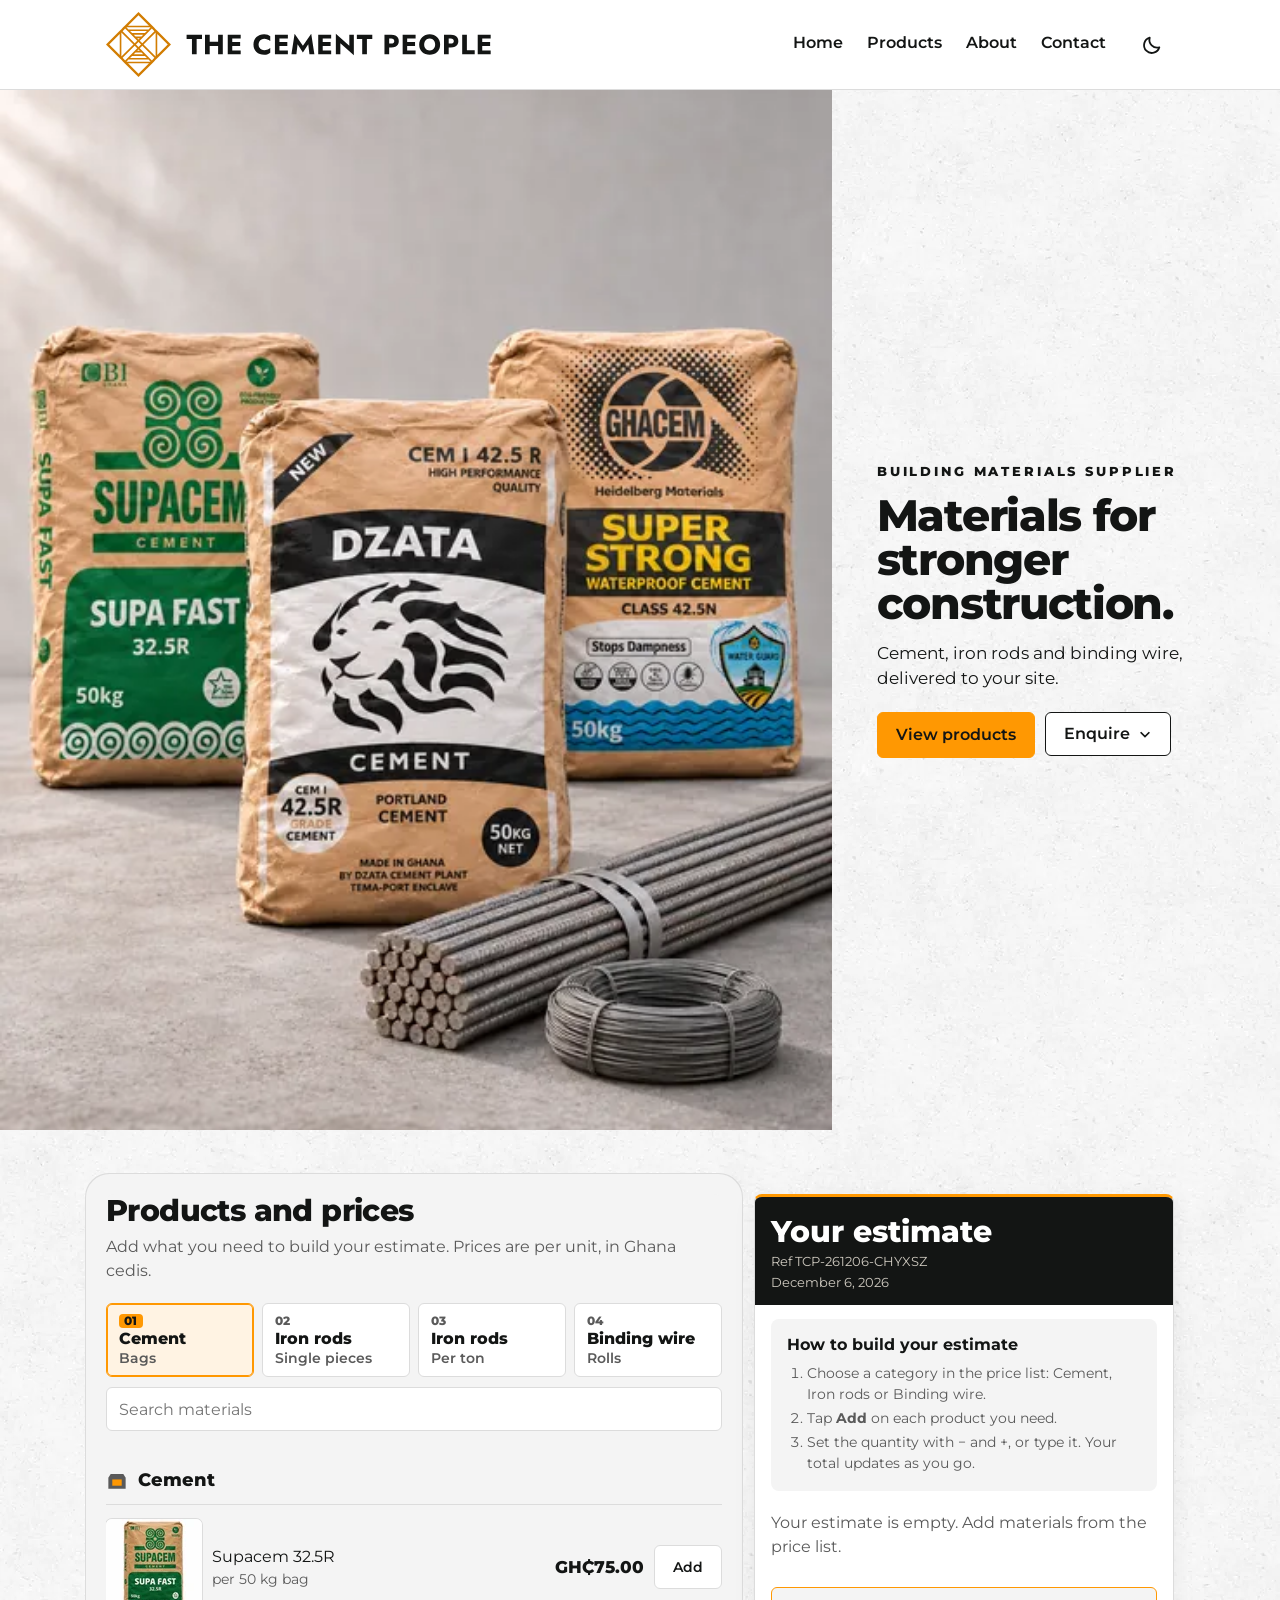
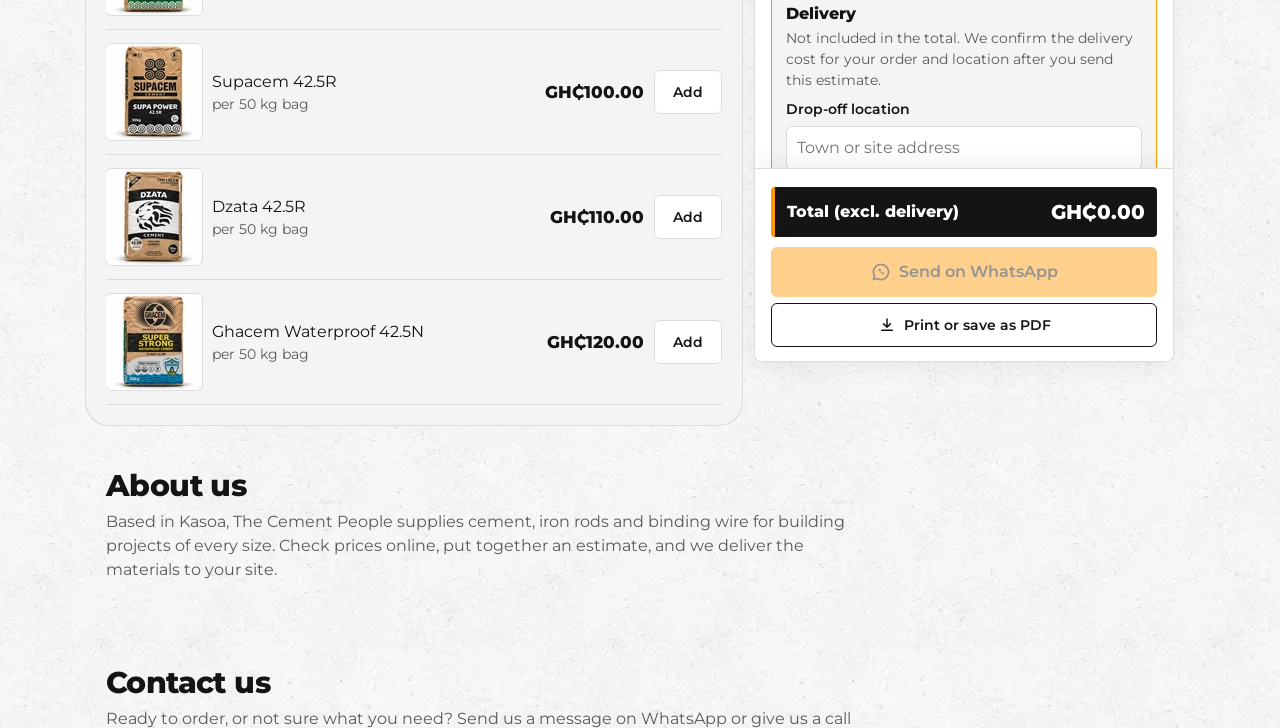
==== commit 22bc2fda: "Preview: Option A Co-Authored-By: Claude Opus 5.5 <noreply@anthropic.com> Claude-Session: https://cl" ====
--- a/index.html
+++ b/index.html
@@ -50,7 +50,7 @@
      files are fetched early so the headline and prices draw in the right font. -->
 <link rel="preload" href="/fonts/montserrat-latin-800-normal.woff2" as="font" type="font/woff2" crossorigin>
 <link rel="preload" href="/fonts/montserrat-latin-400-normal.woff2" as="font" type="font/woff2" crossorigin>
-<link rel="stylesheet" href="/_astro/index.CbtTG0uM.css"></head>
+<link rel="stylesheet" href="/_astro/index.lUPYX2rB.css"></head>
 <body>
 
 <header><div class="hin">
--- a/_astro/index.lUPYX2rB.css
+++ b/_astro/index.lUPYX2rB.css
@@ -0,0 +1 @@
+@font-face{font-family:Montserrat;font-style:normal;font-weight:400;font-display:swap;src:url(/fonts/montserrat-latin-400-normal.woff2)format("woff2");unicode-range:U+??,U+131,U+152-153,U+2BB-2BC,U+2C6,U+2DA,U+2DC,U+304,U+308,U+329,U+2000-206F,U+20AC,U+2122,U+2191,U+2193,U+2212,U+2215,U+FEFF,U+FFFD}@font-face{font-family:Montserrat;font-style:normal;font-weight:400;font-display:swap;src:url(/fonts/montserrat-latin-ext-400-normal.woff2)format("woff2");unicode-range:U+100-2BA,U+2BD-2C5,U+2C7-2CC,U+2CE-2D7,U+2DD-2FF,U+304,U+308,U+329,U+1D00-1DBF,U+1E00-1E9F,U+1EF2-1EFF,U+2020,U+20A0-20AB,U+20AD-20C0,U+2113,U+2C60-2C7F,U+A720-A7FF}@font-face{font-family:Montserrat;font-style:normal;font-weight:600;font-display:swap;src:url(/fonts/montserrat-latin-600-normal.woff2)format("woff2");unicode-range:U+??,U+131,U+152-153,U+2BB-2BC,U+2C6,U+2DA,U+2DC,U+304,U+308,U+329,U+2000-206F,U+20AC,U+2122,U+2191,U+2193,U+2212,U+2215,U+FEFF,U+FFFD}@font-face{font-family:Montserrat;font-style:normal;font-weight:600;font-display:swap;src:url(/fonts/montserrat-latin-ext-600-normal.woff2)format("woff2");unicode-range:U+100-2BA,U+2BD-2C5,U+2C7-2CC,U+2CE-2D7,U+2DD-2FF,U+304,U+308,U+329,U+1D00-1DBF,U+1E00-1E9F,U+1EF2-1EFF,U+2020,U+20A0-20AB,U+20AD-20C0,U+2113,U+2C60-2C7F,U+A720-A7FF}@font-face{font-family:Montserrat;font-style:normal;font-weight:800;font-display:swap;src:url(/fonts/montserrat-latin-800-normal.woff2)format("woff2");unicode-range:U+??,U+131,U+152-153,U+2BB-2BC,U+2C6,U+2DA,U+2DC,U+304,U+308,U+329,U+2000-206F,U+20AC,U+2122,U+2191,U+2193,U+2212,U+2215,U+FEFF,U+FFFD}@font-face{font-family:Montserrat;font-style:normal;font-weight:800;font-display:swap;src:url(/fonts/montserrat-latin-ext-800-normal.woff2)format("woff2");unicode-range:U+100-2BA,U+2BD-2C5,U+2C7-2CC,U+2CE-2D7,U+2DD-2FF,U+304,U+308,U+329,U+1D00-1DBF,U+1E00-1E9F,U+1EF2-1EFF,U+2020,U+20A0-20AB,U+20AD-20C0,U+2113,U+2C60-2C7F,U+A720-A7FF}@font-face{font-family:Montserrat;font-style:normal;font-weight:700;font-display:swap;src:url(/fonts/montserrat-latin-700-normal.woff2)format("woff2");unicode-range:U+??,U+131,U+152-153,U+2BB-2BC,U+2C6,U+2DA,U+2DC,U+304,U+308,U+329,U+2000-206F,U+20AC,U+2122,U+2191,U+2193,U+2212,U+2215,U+FEFF,U+FFFD}@font-face{font-family:Montserrat;font-style:normal;font-weight:700;font-display:swap;src:url(/fonts/montserrat-latin-ext-700-normal.woff2)format("woff2");unicode-range:U+100-2BA,U+2BD-2C5,U+2C7-2CC,U+2CE-2D7,U+2DD-2FF,U+304,U+308,U+329,U+1D00-1DBF,U+1E00-1E9F,U+1EF2-1EFF,U+2020,U+20A0-20AB,U+20AD-20C0,U+2113,U+2C60-2C7F,U+A720-A7FF}:root{--bg:#f4f4f4;--tex:url(/images/texture/concrete-neutral-25.webp);--card:#fff;--ink:#131514;--mute:#5a5a5a;--line:#dcdcdc;--y:#ff9802;--y-soft:#ffe3ba;--y-tint:#fff3e3;--sec-a:#ebebeb;--sec-a-body:#fff;--sec-b:#e0e0e0;--sec-b-body:#f7f7f7;--footer-text:#d9d9d6;--dark:#131514;--on-dark:#fff;--on-dark-mute:#cfcac0;--on-y:#131514;--thumb-bg:#fff;--panel:#f4f4f4;--pn-bg:#292d2b;--pn-ink:#fff;--sel:#f8f2ea;--fill:#f4f4f4;--field:#fff;--field-line:#dcdcdc;--tex-size:512px;--font:Montserrat,system-ui,-apple-system,"Segoe UI",Roboto,Arial,sans-serif;--t-display:clamp(32px,3.4vw,52px);--t-heading:30px;--t-sub:18px;--t-price:17px;--t-body:16px;--t-small:14px;--t-label:13px;--w-text:400;--w-label:600;--w-strong:800;--s1:4px;--s2:8px;--s3:12px;--s4:16px;--s5:24px;--s6:32px;--s7:48px;--s8:64px;--gap-section:var(--s8);--page:1100px;--measure:70ch;--r-control:6px;--r-panel:8px;--shadow:0 6px 24px #0000000f;--tap:44px}:root[data-theme=dark]{color-scheme:dark;--bg:#0d0f0e;--tex:url(/images/texture/concrete-dark.webp);--card:#262a28;--panel:#262a28;--fill:#363b38;--field:#2f3431;--field-line:#7a817d;--ink:#f3f4f2;--mute:#c6cac6;--line:#434a46;--y-soft:#5a3f12;--y-tint:#3d301a;--pn-bg:#e8e6df;--pn-ink:#292d2b;--sel:#302b22;--sec-a:#363b38;--sec-a-body:#262a28;--sec-b:#3b403d;--sec-b-body:#2b2f2d;--dark:#070807;--shadow:0 6px 24px #0000008c}@media (width<=899px){:root{--t-display:clamp(34px,9.5vw,44px);--t-heading:24px;--t-sub:17px;--gap-section:40px}}:root{color-scheme:light dark;box-sizing:border-box;padding-top:env(safe-area-inset-top,0px);padding-bottom:env(safe-area-inset-bottom,0px)}*,:before,:after{box-sizing:inherit}html{scroll-behavior:smooth;scroll-padding-top:calc(env(safe-area-inset-top,0px) + 76px)}@media (prefers-reduced-motion:reduce){html{scroll-behavior:auto}}body{background:var(--bg) var(--tex) 0 0/var(--tex-size) var(--tex-size);color:var(--ink);font-family:var(--font);font-size:var(--t-body);margin:0;line-height:1.5}body:before{content:"";height:env(safe-area-inset-top,0px);background:var(--card);z-index:10;position:fixed;inset:0 0 auto}button,input,select{font-family:inherit}:focus-visible{outline:3px solid var(--ink);outline-offset:2px}h1{letter-spacing:-.025em;margin:6px 0 10px;font-size:clamp(28px,6vw,42px);font-weight:800;line-height:1.05}h2{align-items:center;gap:10px;margin:26px 0 2px;font-size:17px;font-weight:800;display:flex}.mute{color:var(--mute)}.vh{clip:rect(0 0 0 0);white-space:nowrap;border:0;width:1px;height:1px;margin:-1px;padding:0;position:absolute;overflow:hidden}.lead{color:var(--mute);max-width:52ch;margin:0}.cta,.bar button{justify-content:center;align-items:center;gap:var(--s2);min-height:var(--tap);background:var(--y);color:var(--on-y);border:1px solid var(--y);border-radius:var(--r-control);font-weight:var(--w-label);cursor:pointer;text-decoration:none;display:inline-flex}.btn2{justify-content:center;align-items:center;gap:var(--s2);min-height:var(--tap);background:var(--field);color:var(--ink);border:1px solid var(--ink);border-radius:var(--r-control);font-weight:var(--w-label);text-decoration:none;display:inline-flex}.cta:hover,.bar button:hover{border-color:var(--ink)}.btn2:hover{background:var(--fill)}header{top:env(safe-area-inset-top,0px);z-index:11;background:var(--card);color:var(--ink);border-bottom:1px solid var(--line);position:sticky}.hin{max-width:var(--page);padding:var(--s3) var(--s4);align-items:center;gap:var(--s3);margin:0 auto;display:flex}.brand{color:inherit;align-items:center;gap:10px;margin-right:auto;text-decoration:none;display:flex}.brand picture,.brand img{display:block}.brand img{width:auto;height:65px}@media (width<=899px){.brand img{height:44px}}@media (width<=359px){.brand img{height:36px}}nav{align-items:center;gap:var(--s5);display:flex}nav a{min-height:var(--tap);color:var(--ink);font-weight:var(--w-label);font-size:var(--t-body);border-bottom:3px solid #0000;align-items:center;text-decoration:none;display:inline-flex}nav a:hover{border-bottom-color:var(--y)}#menu{min-width:var(--tap);min-height:var(--tap);color:var(--ink);padding:var(--s2);cursor:pointer;background:0 0;border:0;display:none}#menu svg{width:28px;height:28px;display:block}.nav-scrim{z-index:10;background:#0a0b0a8c;position:fixed;inset:0}.nav-scrim[hidden],.brand .lg-d,:root[data-theme=dark] .brand .lg-l{display:none}:root[data-theme=dark] .brand .lg-d{display:block}.theme{min-width:var(--tap);min-height:var(--tap);border-radius:var(--r-control);color:var(--ink);font:inherit;font-weight:var(--w-label);cursor:pointer;background:0 0;border:0;justify-content:center;align-items:center;gap:10px;padding:0;display:inline-flex}.theme:hover{background:var(--fill)}.theme svg{flex:none;width:22px;height:22px}.theme .sun,:root[data-theme=dark] .theme .moon{display:none}:root[data-theme=dark] .row .nm,:root[data-theme=dark] .ln .nm{font-weight:var(--w-label)}:root[data-theme=dark] ::placeholder{color:#9ea39f;opacity:1}:root[data-theme=dark] :focus-visible{outline:2px solid var(--y);outline-offset:2px}:root[data-theme=dark] .theme .sun{display:block}.theme .tl{clip:rect(0 0 0 0);white-space:nowrap;width:1px;height:1px;position:absolute;overflow:hidden}.theme .sw{display:none}.hero{flex-direction:column;display:flex}.hpic{order:2;margin-top:-22vw;display:block}@media (width<=899px){:root[data-theme=dark] .hpic{margin-top:var(--s5)}}.hpic img{width:100%;height:auto;display:block;-webkit-mask-image:linear-gradient(#0000,#000 22% 90%,#0000);mask-image:linear-gradient(#0000,#000 22% 90%,#0000)}.htx{z-index:1;text-align:left;order:1;padding:30px 20px 0;position:relative}.kick{font-size:var(--t-label);font-weight:var(--w-strong);letter-spacing:.22em;text-transform:uppercase;margin:0}.htx h1{font-size:var(--t-display);letter-spacing:-.03em;margin:var(--s3) 0 0;max-width:none;line-height:1.02}.htx .lead{color:var(--ink);font-size:var(--t-body);max-width:30ch;margin:14px 0 20px}.ctas{flex-wrap:wrap;justify-content:flex-start;gap:10px;display:flex}.ctas a,.ctas .enq-btn{font-size:var(--t-body);padding:10px 18px}@media (width<=359px){.ctas{flex-direction:column}.ctas .enq,.ctas .enq-btn{width:100%}}@media (width>=900px){.hero{grid-template-columns:65fr 35fr;display:grid}.hpic{order:0;margin:0}.hpic img{-webkit-mask-image:none;mask-image:none}.htx{order:0;align-self:center;padding:40px clamp(24px,3.5vw,56px)}.htx .lead{font-size:var(--t-price)}}@media (width>=900px) and (width<=1199px){.htx{padding-inline:var(--s5)}.ctas{gap:var(--s2)}.ctas a,.ctas .enq-btn{padding-inline:var(--s3)}}@media (width>=900px) and (width<=1023px){.htx{padding-inline:var(--s4)}}.enq{display:inline-block;position:relative}.enq-btn{cursor:pointer;font-family:inherit}.enq-btn .chev{flex:none;width:14px;height:14px;transition:transform .15s}.enq-btn[aria-expanded=true] .chev{transform:rotate(180deg)}.cta.big{padding:var(--s3) 22px;font-size:var(--t-body)}.enq-menu{z-index:20;background:var(--card);border:1px solid var(--line);border-radius:var(--r-panel);min-width:270px;padding:6px;position:absolute;top:calc(100% + 6px);left:0;box-shadow:0 10px 30px #00000024}.enq-menu[hidden]{display:none}.enq-menu a{align-items:center;gap:var(--s3);min-height:52px;padding:var(--s2) var(--s3);border-radius:var(--r-control);color:var(--ink);font-weight:var(--w-label);text-decoration:none;display:flex}.enq-menu a:hover,.enq-menu a:focus-visible{background:var(--fill)}.cphone{margin:var(--s4) 0 var(--s3);flex-direction:column;gap:2px;display:flex}.cphone span{font-size:var(--t-label);font-weight:var(--w-strong);letter-spacing:.08em;text-transform:uppercase;color:var(--mute)}.cphone a{font-size:clamp(26px,5vw,34px);font-weight:var(--w-strong);color:var(--ink);letter-spacing:-.01em;text-decoration:none}.cphone a:hover{text-decoration:underline}#contact .cdetails{margin-top:var(--s5)}.enq-menu a svg{flex:none;width:22px;height:22px}.enq-menu small{font-weight:var(--w-text);font-size:var(--t-small);color:var(--mute);display:block}.enq-menu .grab{display:none}.enq-scrim{z-index:29;background:#13151459;position:fixed;inset:0}.enq-scrim[hidden]{display:none}@media (width<=599px){.enq-menu{z-index:31;padding:10px var(--s3) calc(14px + env(safe-area-inset-bottom,0px));border-radius:14px 14px 0 0;position:fixed;inset:auto 0 0}.enq-menu .grab{background:var(--line);width:40px;height:4px;margin:2px auto var(--s2);border-radius:2px;display:block}}main{max-width:var(--page);padding:var(--gap-section) var(--s4) 0;gap:var(--s5);margin:0 auto;display:grid}.sec{padding:var(--gap-section) var(--s4) 0}.wrap{max-width:calc(var(--page) - 2*var(--s4));margin:0 auto}.wrap p{max-width:var(--measure);font-size:var(--t-body);color:var(--mute);margin:0 0 20px}.wrap a:not(.wa){color:var(--ink);font-weight:var(--w-label)}.st{font-size:var(--t-heading);letter-spacing:-.02em;line-height:1.1;font-weight:var(--w-strong);margin:0 0 var(--s2);border:0;padding:0;display:block}.st:before{display:none}#catalog{background:var(--panel);border-radius:var(--r-panel);min-width:0;box-shadow:0 0 0 20px var(--panel),0 0 0 21px var(--line)}@media (width<=899px){#catalog{box-shadow:0 0 0 16px var(--panel);border-radius:0}}#catalog>.lead{margin:0 0 6px}.tools{gap:10px;margin:20px 0 6px;display:grid}input[type=search]{width:100%;min-height:var(--tap);padding:10px var(--s3);font-size:var(--t-body);border:1px solid var(--field-line);border-radius:var(--r-control);background:var(--field);color:var(--ink)}.tabs{gap:var(--s2);grid-template-columns:repeat(4,minmax(0,1fr));display:grid}.tabs button{text-align:left;background:var(--field);border:1px solid var(--field-line);border-radius:var(--r-control);min-height:64px;color:var(--ink);font:inherit;cursor:pointer;flex-direction:column;justify-content:center;align-items:flex-start;gap:1px;padding:10px 12px;line-height:1.2;display:flex}.tabs button:hover{border-color:var(--ink)}.tabs .tno{font-size:12px;font-weight:var(--w-strong);color:var(--mute);letter-spacing:.04em}.tabs b{font-size:var(--t-body);font-weight:var(--w-strong)}.tabs small{font-size:var(--t-small);font-weight:var(--w-label);color:var(--mute)}.tabs button[aria-pressed=true]{background:var(--y-tint);border-color:var(--y);box-shadow:inset 0 0 0 1px var(--y)}.tabs button[aria-pressed=true] .tno{color:var(--on-y);background:var(--y);border-radius:4px;padding:0 5px}@media (width<=599px){.tabs{grid-template-columns:1fr 1fr}.tabs button{min-height:68px}}#list{touch-action:auto}#list.snap{scroll-snap-type:x mandatory;scrollbar-width:none;overscroll-behavior-x:contain;align-items:flex-start;transition:height .28s;display:flex;overflow:auto hidden}#list.snap::-webkit-scrollbar{display:none}#list.snap .slide{scroll-snap-align:start;scroll-snap-stop:always;flex:0 0 100%;min-width:0}@keyframes inl{0%{opacity:0;transform:translate(28px)}to{opacity:1;transform:none}}@keyframes inr{0%{opacity:0;transform:translate(-28px)}to{opacity:1;transform:none}}#list.in-l{animation:.25s ease-out inl}#list.in-r{animation:.25s ease-out inr}@media (prefers-reduced-motion:reduce){#list.snap{transition:none}#list.in-l,#list.in-r{animation:none}}#list h3{font-size:var(--t-sub);font-weight:var(--w-strong);border-bottom:1px solid var(--line);align-items:center;gap:10px;margin:30px 0 0;padding-bottom:10px;display:flex}#list h3 svg{width:22px;height:22px;color:var(--mute);flex:none}#list h4{font-size:var(--t-small);font-weight:var(--w-label);color:var(--mute);margin:22px 0 2px}#list .cat-note{margin:var(--s2) 0 0;font-size:var(--t-small);color:var(--mute)}#list .cat-price{margin:var(--s2) 0 0;font-size:var(--t-body);color:var(--ink)}#list .cat-price b{font-size:var(--t-price);font-weight:var(--w-strong)}.banner{aspect-ratio:3;object-fit:cover;background:var(--card);border:1px solid var(--line);border-radius:var(--r-panel);width:100%;min-width:0;max-width:100%;height:auto;margin:var(--s5) 0 0;display:block}section.nobanner .banner{display:none}.row{border-bottom:1px solid var(--line);grid-template-columns:minmax(0,1fr) auto auto;align-items:center;gap:10px;padding:14px 0;display:grid}.row.has-img{grid-template-columns:96px minmax(0,1fr) auto auto}.thumb{object-fit:contain;background:var(--thumb-bg);width:96px;height:96px;box-shadow:0 0 0 1px var(--line);border-radius:var(--r-control);border:0;display:block}.nm{font-size:var(--t-body);font-weight:var(--w-text)}.nm small{font-weight:var(--w-text);font-size:var(--t-small);color:var(--mute);display:block}.nm .rn{flex-wrap:wrap;align-items:center;gap:10px;display:inline-flex}.nm .sz{text-align:center;background:var(--dark);min-width:76px;color:var(--on-dark);font-weight:var(--w-strong);font-size:var(--t-price);border-radius:var(--r-control);letter-spacing:.01em;order:-1;padding:9px 10px;line-height:1;display:inline-block}.pr{font-weight:var(--w-strong);font-size:var(--t-price);text-align:right;position:relative}.buy{display:contents}.add{min-height:var(--tap);padding:var(--s2) 18px;background:var(--field);color:var(--ink);border:1px solid var(--field-line);border-radius:var(--r-control);font-size:var(--t-small);font-weight:var(--w-label);cursor:pointer}.add:hover,.add:focus-visible{background:var(--y-soft);border-color:var(--y)}.row.in{background:var(--sel);box-shadow:inset 4px 0 0 var(--y);border-radius:var(--r-control);padding-inline:var(--s3)}.row.in .nm:before{content:"✓ In your estimate";font-size:12px;font-weight:var(--w-strong);letter-spacing:.02em;margin-bottom:2px;display:block}.step{border:1px solid var(--field-line);border-radius:var(--r-control);justify-self:start;display:inline-flex;overflow:hidden}.step button{width:40px;min-height:var(--tap);background:var(--fill);color:var(--ink);font-size:var(--t-sub);font-weight:var(--w-label);cursor:pointer;border:0}.step input{width:72px;min-height:var(--tap);text-align:center;border:0;border-inline:1px solid var(--field-line);background:var(--field);color:var(--ink);font-size:var(--t-body);font-weight:var(--w-label);-moz-appearance:textfield;border-radius:0;padding:0 2px}.qty{align-items:center;gap:var(--s2);white-space:nowrap;justify-self:start;display:inline-flex}.qty .u{font-size:var(--t-small);color:var(--mute);flex:none}.step input::-webkit-outer-spin-button,.step input::-webkit-inner-spin-button{-webkit-appearance:none;margin:0}.docket{background:var(--card);border:1px solid var(--line);border-radius:var(--r-panel);box-shadow:var(--shadow);flex-direction:column;display:flex;overflow:hidden}.dh{justify-content:space-between;align-items:center;gap:var(--s3);background:var(--dark);color:var(--on-dark);padding:14px var(--s4) 2px;display:flex}.dh b{font-size:var(--t-sub);font-weight:var(--w-strong)}.dh span{font-size:var(--t-label);color:var(--on-dark-mute)}.dm{background:var(--dark);color:var(--on-dark-mute);padding:0 var(--s4) var(--s3);font-size:var(--t-label)}.etools{justify-content:space-between;align-items:center;gap:var(--s2);padding:var(--s1) var(--s4);border-bottom:1px solid var(--line);flex:none;display:flex}.etools[hidden]{display:none}.etool{min-height:var(--tap);color:var(--ink);font-size:var(--t-small);font-weight:var(--w-label);text-underline-offset:3px;cursor:pointer;background:0 0;border:0;align-items:center;gap:6px;padding:0 2px;text-decoration:underline;display:inline-flex}.etool svg{flex:none;width:18px;height:18px}.etool{white-space:nowrap}@media (width<=399px){.etools{padding-inline:var(--s3)}.etool{font-size:var(--t-label);gap:4px}.etool svg{width:16px;height:16px}}#clear{color:var(--mute);margin-left:auto}.dh #ref{margin-left:auto}.xclose,#full .i-back,#est.full #full .i-open{display:none}#est.full #full .i-back{display:block}#est.full .xclose{border-radius:var(--r-control);width:40px;height:40px;color:var(--on-dark);cursor:pointer;background:0 0;border:0;justify-content:center;align-items:center;margin:-6px -8px -6px 4px;display:inline-flex}#est.full .xclose:hover{background:#ffffff1f}.xclose svg{width:22px;height:22px}.eask{align-items:center;gap:var(--s2);margin:var(--s2) var(--s4);padding:10px var(--s3);background:var(--fill);border-radius:var(--r-control);font-size:var(--t-small);flex-wrap:wrap;flex:none;display:flex}.eask[hidden]{display:none}.eask b{flex:100%}.eask button{min-height:var(--tap);padding:0 var(--s4);border:1px solid var(--ink);border-radius:var(--r-control);background:var(--card);color:var(--ink);font-size:var(--t-small);font-weight:var(--w-label);cursor:pointer}.eask .yes{background:var(--ink);color:var(--card)}.escroll{padding:0 var(--s4)}#glance:empty{display:none}#glance{padding:14px 0 var(--s1)}#glance h3{margin:0 0 var(--s2);font-size:var(--t-label);font-weight:var(--w-strong);letter-spacing:.08em;text-transform:uppercase;color:var(--mute)}#glance h3:after{content:"";background:var(--y);width:32px;height:3px;margin-top:6px;display:block}#glance .tiles{gap:var(--s2);grid-template-columns:1fr 1fr;display:grid}#glance .tiles div{background:var(--fill);border-radius:var(--r-control);font-size:var(--t-small);color:var(--mute);padding:7px 10px;line-height:1.3}#glance .tiles b{font-size:var(--t-price);font-weight:var(--w-strong);color:var(--ink);margin-right:2px}.estart{background:var(--fill);border-radius:var(--r-panel);padding:14px var(--s4);margin:14px 0 var(--s1)}.estart[hidden]{display:none}.estart>b{margin-bottom:6px;display:block}.estart ol{font-size:var(--t-small);color:var(--mute);margin:0;padding-left:20px}.estart li{margin-bottom:3px}#lines{padding:0}.es{border-top:2px solid var(--y);margin:18px 0}.esh{z-index:2;background:var(--card);width:100%;color:var(--ink);text-align:left;font:inherit;cursor:pointer;border:0;grid-template-columns:16px auto minmax(0,1fr) auto;align-items:center;gap:10px;padding:10px 0;display:grid;position:sticky;top:0}.es:not(.shut) .esh{border-bottom:1px solid var(--line)}.es:not(.shut) .enm span,.es:not(.shut) .esx{display:none}.esh .chev{width:16px;height:16px;transition:transform .15s}.es.shut .esh .chev{transform:rotate(-90deg)}.eno{background:var(--y);color:var(--on-y);font-size:12px;font-weight:var(--w-strong);border-radius:4px;padding:2px 6px}.enm{flex-direction:column;min-width:0;line-height:1.25;display:flex}.enm b{font-size:var(--t-body);font-weight:var(--w-strong);text-transform:uppercase;letter-spacing:.05em}.enm span{font-size:var(--t-small);color:var(--mute)}.esx{font-size:var(--t-body);font-weight:var(--w-strong);white-space:nowrap}.esb{padding:0}.es.shut .esb{display:none}.esub{margin:var(--s3) 0 0;padding-bottom:var(--s1);border-bottom:1px solid var(--line);font-size:var(--t-label);font-weight:var(--w-strong);letter-spacing:.06em;text-transform:uppercase;justify-content:space-between;gap:10px;display:flex}.esub span{letter-spacing:0;text-transform:none;font-weight:var(--w-label);color:var(--mute)}.est{font-size:var(--t-small);font-weight:var(--w-label);color:var(--mute);justify-content:space-between;gap:10px;padding:10px 0;display:flex}.est b{font-weight:var(--w-strong);white-space:nowrap;color:var(--ink)}.est.all{border-top:1px solid var(--line)}.ln{align-items:center;gap:var(--s1) var(--s3);padding:var(--s3) 0;border-bottom:1px solid var(--line);flex-wrap:wrap;display:flex}.ln .nm{min-width:0;font-weight:var(--w-label);flex:100%;line-height:1.3}.ln .nm small{margin-top:2px}.ln .amt{text-align:right;font-weight:var(--w-strong);font-size:var(--t-price);white-space:nowrap;margin-left:auto}@media (width<=599px){.escroll{padding:0 12px}.esb{padding:0 10px}.ln .amt{font-size:17px}}.empty{padding:var(--s4) 0;margin:0}.empty .undo{color:var(--ink);font-weight:var(--w-label);padding:var(--s2) var(--s3)}.edeliv{margin:var(--s3) 0 0;background:var(--fill);border-radius:var(--r-control);border:1px solid var(--y);padding:14px}.edeliv h3{font-size:var(--t-body);font-weight:var(--w-strong);margin:0 0 2px}.edeliv p{margin:0 0 var(--s2);font-size:var(--t-small);color:var(--mute)}.dl{font-weight:var(--w-label);font-size:var(--t-small);display:block}#loc{width:100%;min-height:var(--tap);font-size:var(--t-body);border:1px solid var(--field-line);border-radius:var(--r-control);background:var(--field);color:var(--ink);margin-top:6px;padding:10px;display:block}.fine{padding:var(--s3) 0 var(--s4);font-size:var(--t-label);color:var(--mute);margin:0}.efoot{background:var(--card);border-top:1px solid var(--line);padding:10px var(--s4) 14px;flex:none;box-shadow:0 -8px 18px #0000000d}.tot{padding:0}.tot div{justify-content:space-between;align-items:baseline;gap:var(--s4);font-size:var(--t-small);padding:2px 0;display:flex}.tot div span:first-child{min-width:0}.tot div span:last-child{text-align:right;white-space:nowrap;flex:none}.tot .tbc{color:var(--mute)}.tot .gt{column-gap:var(--s3);border-top:1px solid var(--line);margin-top:var(--s1);padding-top:var(--s2);font-size:var(--t-body);font-weight:var(--w-strong);flex-wrap:wrap}.tot .gt span:first-child{white-space:nowrap;flex:none}.tot .gt span:last-child{margin-left:auto;font-size:19px}@media (width<=399px){.efoot{padding-inline:var(--s3)}.tot .gt{font-size:var(--t-small)}.tot .gt span:last-child{font-size:18px}.tot .gt.lg{font-size:var(--t-label)}.tot .gt.lg span:last-child{font-size:16px}}.acts{gap:6px;padding:10px 0 0;display:grid}.acts .cta{width:100%;min-height:48px;padding:var(--s3);font-size:var(--t-body);text-align:center}.acts .btn2{width:100%;font-size:var(--t-small);cursor:pointer}#send svg{flex:none;width:20px;height:20px}#print svg{flex:none;width:18px;height:18px}#send.off{opacity:.45;pointer-events:none}.ghost{min-height:var(--tap);color:var(--mute);padding:var(--s2);font-size:var(--t-small);cursor:pointer;background:0 0;border:0;text-decoration:underline}.dclose{display:none}.dclose svg{flex:none;width:20px;height:20px}.escrim{z-index:39;background:#13151473;position:fixed;inset:0}.escrim[hidden]{display:none}@media (width>=900px){main{align-items:start;gap:var(--s6);grid-template-columns:minmax(0,1fr) 380px}@media (width>=1100px){main{grid-template-columns:minmax(0,1fr) 420px}}.docket{top:calc(env(safe-area-inset-top,0px) + 108px);max-height:calc(100vh - 132px);position:sticky}.escroll{overscroll-behavior:contain;flex:auto;min-height:0;overflow-y:auto}#est.full{z-index:40;width:min(860px,94vw);max-height:92vh;position:fixed;top:4vh;left:50%;transform:translate(-50%);box-shadow:0 20px 60px #0000004d}#est.full #glance .tiles{grid-template-columns:repeat(4,1fr)}#est.full .ln{grid-template-columns:minmax(0,1fr) auto 150px;align-items:center;display:grid}#est.full .ln .nm{grid-column:1}#est.full .acts{grid-template-columns:1fr 280px}#est:not(.full) .step button{width:36px}#est:not(.full) .step input{width:64px}@media (width<=1099px){#est:not(.full) .step button{width:32px}#est:not(.full) .step input{width:60px}#est:not(.full) .ln{column-gap:10px}}}@media (width<=899px){#est.open{z-index:30;height:100dvh;box-shadow:none;padding-top:env(safe-area-inset-top,0px);border:0;border-radius:0;position:fixed;inset:0}#est.open .escroll{overscroll-behavior:contain;flex:auto;min-height:0;overflow-y:auto}#est.open .efoot{padding-bottom:calc(14px + env(safe-area-inset-bottom,0px))}#est.open{grid-template-rows:auto auto auto auto minmax(0,1fr) auto;grid-template-columns:minmax(0,1fr) auto;display:grid}#est.open>*{grid-column:1/-1}#est.open .dclose{grid-row:1}#est.open .dh{grid-row:2}#est.open .dm{grid-area:3/1}#est.open .etools{background:var(--dark);padding:0 var(--s4) 4px 0;border:0;grid-area:3/2;align-self:stretch;align-items:flex-start}#est.open .etool{color:var(--on-dark-mute);min-height:32px}#est.open .eask{grid-row:4}#est.open .escroll{grid-row:5}#est.open .efoot{grid-row:6;padding-top:8px}#est.open .tdl{display:none}#est.open .tot .gt{border-top:0;margin-top:0;padding-top:0}#est.open #full{display:none}#est.open .dclose{width:100%;min-height:var(--tap);text-align:left;padding:var(--s3) var(--s4);background:var(--card);border:0;border-bottom:1px solid var(--line);color:var(--ink);font-size:var(--t-body);font-weight:var(--w-label);cursor:pointer;flex:none;align-items:center;gap:10px;display:flex}}.bar{z-index:12;background:var(--dark);color:var(--on-dark);border-top:4px solid var(--y);padding:var(--s3) var(--s4) calc(12px + env(safe-area-inset-bottom,0px));justify-content:space-between;align-items:center;gap:var(--s3);display:none;position:fixed;bottom:0;left:0;right:0}.bar.on{display:flex}.bar{transition:transform .2s,visibility .2s}.bar.on.away{visibility:hidden;transform:translateY(100%)}@media (prefers-reduced-motion:reduce){.bar{transition:none}}.bar b{line-height:1.15;font-weight:var(--w-strong);font-size:var(--t-sub);flex-direction:column;display:flex}.bar b small{font-size:var(--t-label);font-weight:var(--w-label);color:var(--on-dark-mute);white-space:nowrap}@media (width<=379px){.bar .bl{display:none}}.bar button{padding:var(--s3) 18px;font-size:var(--t-body);white-space:nowrap}@media (width>=900px){.bar,.bar.on{display:none}}.foot{margin-top:var(--gap-section);background:var(--dark);color:var(--footer-text);border-top:4px solid var(--y);padding:var(--s5) var(--s4) 110px}.foot div{max-width:var(--page);flex-direction:column;align-items:flex-start;gap:14px;margin:0 auto;display:flex}.flogo{width:auto;max-width:100%;height:64px;display:block}@media (width<=599px){.flogo{height:56px}}.foot p{font-size:var(--t-small);margin:0}@media (width>=900px){.foot{padding-bottom:28px}}@media (width<=819px){nav{background:var(--card);border-bottom:1px solid var(--line);padding:6px var(--s4) var(--s3);flex-direction:column;align-items:stretch;gap:0;display:none;position:absolute;top:100%;left:0;right:0}nav.open{display:flex;box-shadow:0 12px 24px #00000040}nav a{padding:var(--s3) 0;border-bottom:1px solid var(--line)}.theme{width:100%;padding:var(--s3) 0;font-size:var(--t-body);border-radius:0;justify-content:flex-start}.theme:hover{background:0 0}.theme .tl{clip:auto;width:auto;height:auto;position:static;overflow:visible}.theme .sw{background:var(--line);border-radius:12px;width:40px;height:24px;margin-left:auto;transition:background .15s;display:block;position:relative}.theme .sw:after{content:"";background:var(--card);border-radius:50%;width:18px;height:18px;transition:transform .15s;position:absolute;top:3px;left:3px;box-shadow:0 1px 2px #0000004d}.theme[aria-pressed=true] .sw{background:var(--y)}.theme[aria-pressed=true] .sw:after{transform:translate(16px)}#menu{display:block}}@media (width<=560px){.row{grid-template-columns:minmax(0,1fr) auto}.row .nm{grid-column:1/-1}.row .pr{text-align:left}.row.one .nm{grid-column:1}.row.one .pr{grid-area:1/1}.row.has-img{grid-template-columns:80px minmax(0,1fr) auto}.row.has-img .thumb{grid-row:span 2;align-self:start;width:80px;height:80px}.row.has-img .nm{grid-column:2/-1}.row.has-img:not(.one) .buy{justify-content:space-between;align-items:center;gap:var(--s2) 10px;flex-wrap:wrap;grid-column:2/-1;min-width:0;display:flex}.row.has-img:not(.one) .buy .pr{white-space:nowrap}.row.has-img:not(.one) .buy>:last-child{margin-left:auto}.banner{margin-top:18px}}@media print{:root:not([data-theme=light]),:root[data-theme=dark]{--ink:#111;--bg:#fff;--card:#fff;--line:#ccc;--mute:#555;color-scheme:light}#catalog,.noprint,.bar,body:before{display:none!important}header{-webkit-print-color-adjust:exact;print-color-adjust:exact;position:static}main{padding:16px;display:block}.docket{border:1px solid #000;position:static}.dh{-webkit-print-color-adjust:exact;print-color-adjust:exact}.step{border:0}.step button{display:none}.step input{text-align:left;border:0;width:auto;padding:0}#loc{border:0;padding:0}#loc::placeholder{color:#0000}body{font-size:15px}.hero,#about,#contact,.foot,nav,.enq,#menu{display:none!important}#est{display:block!important;position:static!important;overflow:visible!important}.dclose{display:none!important}}@media screen{#est:not(.full):not(.open){border-top:3px solid var(--y)}#est:not(.full):not(.open) .dh{flex-wrap:wrap;align-items:baseline;row-gap:2px;padding-top:18px}#est:not(.full):not(.open) .dh b{font-size:var(--t-heading);white-space:nowrap;line-height:1.15}#est:not(.full):not(.open) .dh #ref{white-space:nowrap;margin-left:0}#est:not(.full) #full{border:1.5px solid var(--y);border-radius:var(--r-control);min-height:40px;padding:0 12px;text-decoration:none}.est{background:var(--fill);border-radius:6px;margin-top:8px;padding:9px 12px}.est+.est{margin-top:4px}.est.all{border-top:0}.est b{font-size:var(--t-body)}.esb>.est:last-child{margin-bottom:var(--s3)}@media (width<=599px){.escroll{padding:0 8px}.esb{padding:0}#est .ln .qty{gap:5px}#est:not(.full) .ln{column-gap:6px}#est:not(.full) .step input{width:46px}#est:not(.full) .step input[data-w=m]{width:56px}#est:not(.full) .step input[data-w=l]{width:66px}}.ln .pn{background:var(--pn-bg);color:var(--pn-ink);border-radius:5px;padding:3px 8px;font-weight:600;line-height:1.3;display:inline-block}.ln .nm small{padding-left:8px}.tot .gt{margin-top:var(--s2);border:0;border-left:4px solid var(--y);background:var(--dark);color:var(--on-dark);border-radius:4px;align-items:center;padding:10px 12px}.tot .gt span:last-child{font-size:20px}#est.open .tot .gt{margin-top:0;padding:5px 12px}#est.open .efoot{padding-top:6px}@media (width<=399px){.tot .gt{column-gap:8px;padding-inline:8px}#est:not(.open):not(.full) .efoot{padding-inline:8px}.tot .gt span:first-child{font-size:13px}.tot .gt span:last-child{font-size:18px}.tot .gt.lg span:last-child{font-size:16px}}@media (width>=900px){#est:not(.full) .tdl{display:none}}@media (width<=899px){#about{padding-top:calc(var(--gap-section) + var(--s5))}}}#quote{display:none}@page{size:A4;margin:16mm 14mm 15mm;@bottom-left{content:"thecementpeople.com  ·  055 846 3468";font:7pt Montserrat,Arial,sans-serif;color:#5a5a5a}@bottom-right{content:"Page " counter(page) " of " counter(pages);font:7pt Montserrat,Arial,sans-serif;color:#5a5a5a}}@media print{html,body{background:#fff!important;height:auto!important;padding:0!important;overflow:visible!important}body:before,body>:not(#quote){display:none!important}#quote{color:#131514;-webkit-print-color-adjust:exact;print-color-adjust:exact;font:9.5pt/1.45 Montserrat,Arial,sans-serif;display:block!important}.q-head{border-bottom:.8mm solid #131514;justify-content:space-between;align-items:center;gap:8mm;padding-bottom:4.5mm;display:flex;position:relative}.q-head:after{content:"";background:#ff9802;width:28mm;height:.8mm;position:absolute;bottom:-.8mm;left:0}.q-logo{width:auto;height:13mm;display:block}.q-doc{text-align:right}.q-doc h1{letter-spacing:.08em;text-transform:uppercase;margin:0;font-size:17pt;font-weight:800;line-height:1}.q-doc dl{grid-template-columns:auto auto;gap:.6mm 4mm;margin:2.5mm 0 0;font-size:9pt;display:grid}.q-doc dt{color:#5a5a5a}.q-doc dd{margin:0;font-weight:700}.q-to{background:#f4f4f4;border-left:.8mm solid #ff9802;grid-template-columns:1.5fr 1fr 1.2fr;gap:6mm;margin:4.5mm 0;padding:3mm 3.5mm;display:grid}.q-to small{letter-spacing:.1em;text-transform:uppercase;color:#5a5a5a;margin-bottom:.6mm;font-size:7pt;font-weight:700;display:block}.q-to p{margin:0;font-size:8.5pt;font-weight:600}#quote table{border-collapse:collapse;font-variant-numeric:tabular-nums;width:100%}#quote thead{display:table-header-group}#quote th{letter-spacing:.08em;text-transform:uppercase;text-align:left;color:#fff;background:#131514;padding:2.2mm 2.5mm;font-size:7.5pt;font-weight:700}#quote td{vertical-align:top;border-bottom:.25mm solid #dcdcdc;padding:1.7mm 2.5mm}#quote tr{break-inside:avoid;page-break-inside:avoid}#quote .n{color:#5a5a5a;width:8mm}#quote th.n{color:#fff}#quote .r{text-align:right;white-space:nowrap}#quote td small{color:#5a5a5a;margin-left:1.5mm;font-size:8pt}#quote .q-sec td{letter-spacing:.08em;text-transform:uppercase;break-after:avoid;page-break-after:avoid;border-bottom:.5mm solid #131514;padding:2.8mm 2.5mm 1.4mm;font-size:9pt;font-weight:800}#quote .q-sec span{float:right;letter-spacing:0;text-transform:none;color:#5a5a5a;font-weight:600}#quote .q-sub td{letter-spacing:.08em;text-transform:uppercase;color:#5a5a5a;break-after:avoid;page-break-after:avoid;padding:2mm 2.5mm 1mm;font-size:7.5pt;font-weight:700}#quote .q-st td{border-bottom:.25mm solid #dcdcdc;font-weight:700}#quote tr.q-sec,#quote tr.q-sub{break-after:avoid;page-break-after:avoid}#quote tr.q-st{break-before:avoid;page-break-before:avoid}#quote .q-st.all td{background:#f4f4f4;border-bottom:0}#quote .q-empty td{text-align:center;color:#5a5a5a;padding:6mm}.q-close{break-inside:avoid;page-break-inside:avoid;grid-template-columns:minmax(0,1fr) 98mm;align-items:start;gap:8mm;margin-top:4mm;display:grid}.q-terms{color:#333;font-size:7.5pt;line-height:1.4}.q-terms h2{letter-spacing:.1em;text-transform:uppercase;color:#5a5a5a;margin:0 0 1.5mm;font-size:7.5pt;font-weight:700}.q-terms ul{margin:0 0 3mm;padding-left:3.5mm}.q-terms li{margin-bottom:.6mm}.q-terms p{margin:0}.q-terms b{white-space:nowrap}.q-sum{font-variant-numeric:tabular-nums;border-top:.5mm solid #131514}.q-sum div{justify-content:space-between;gap:4mm;padding:1.2mm 2.5mm;display:flex}.q-sum span{white-space:nowrap}.q-sum .q-mat{font-weight:700}.q-sum .gt{color:#fff;background:#131514;border-left:1.5mm solid #ff9802;margin-top:1.5mm;padding:3mm 2.5mm;font-size:11pt;font-weight:800}}
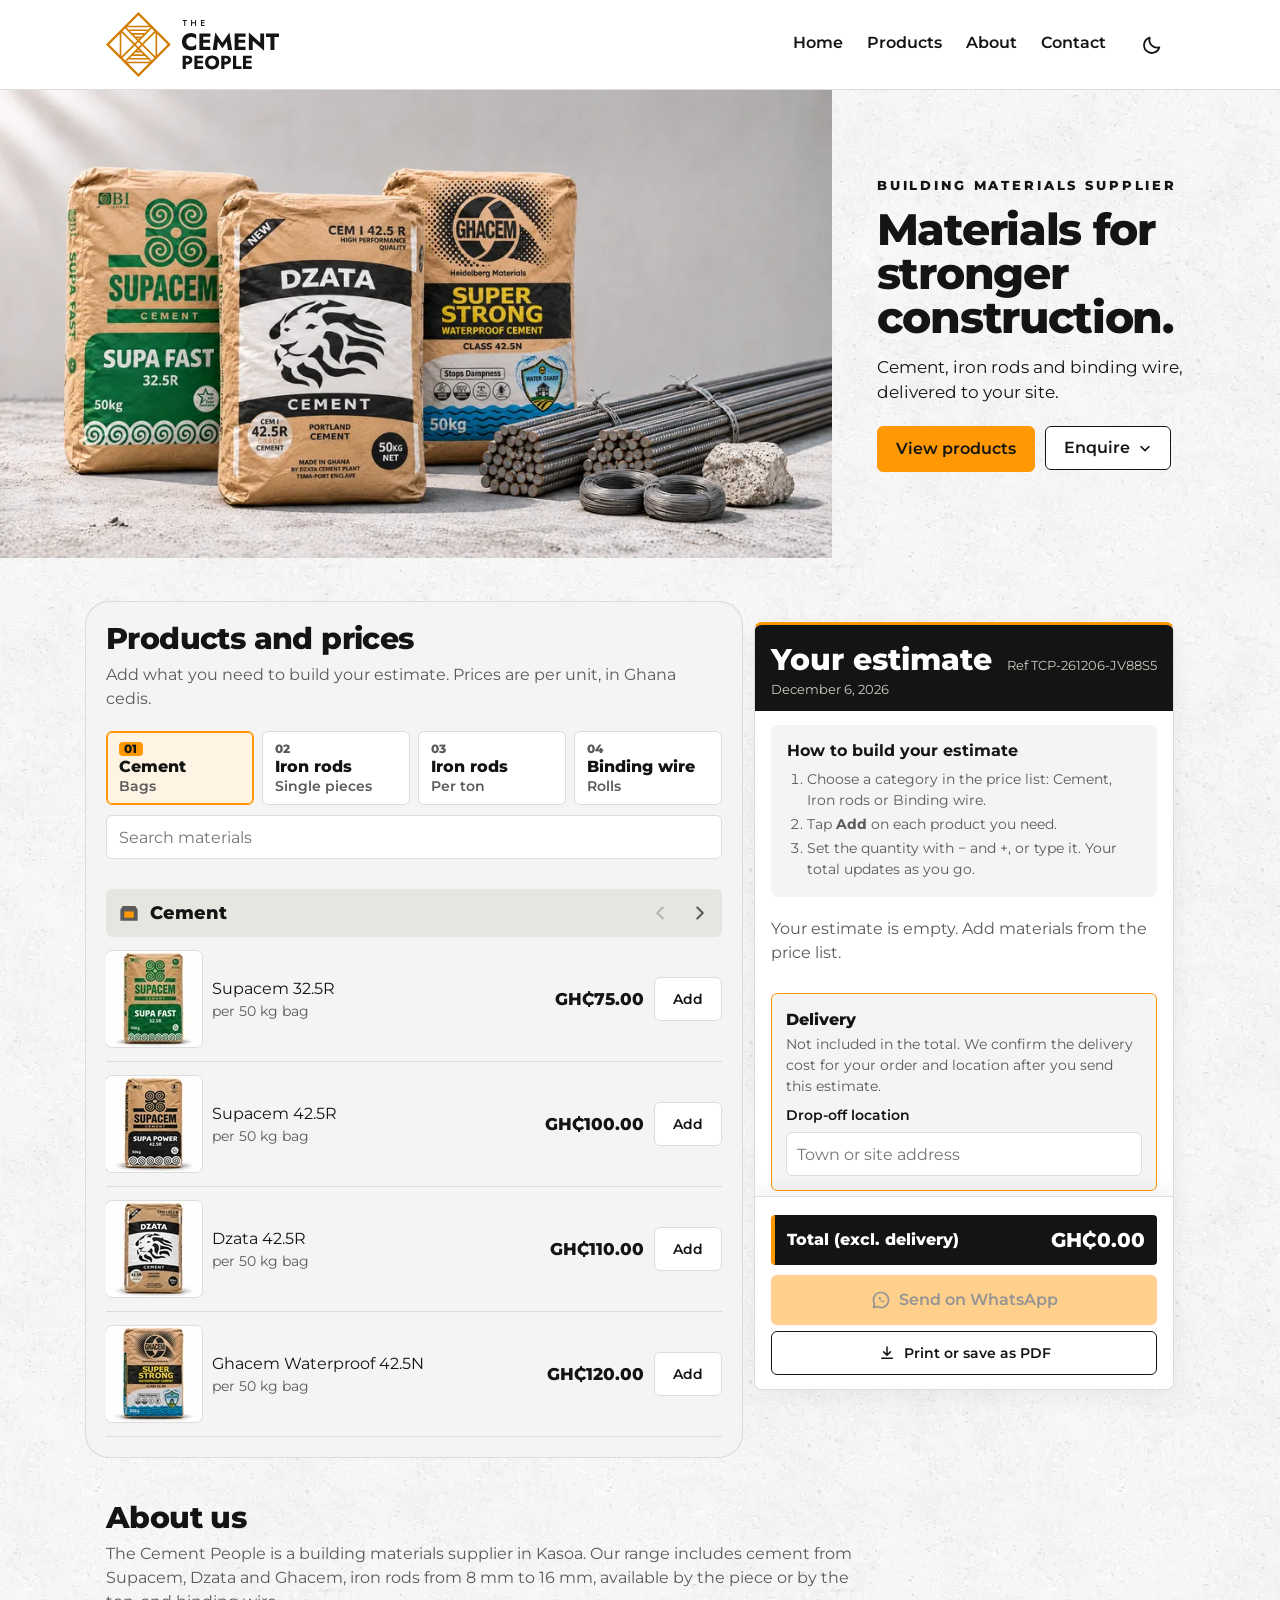
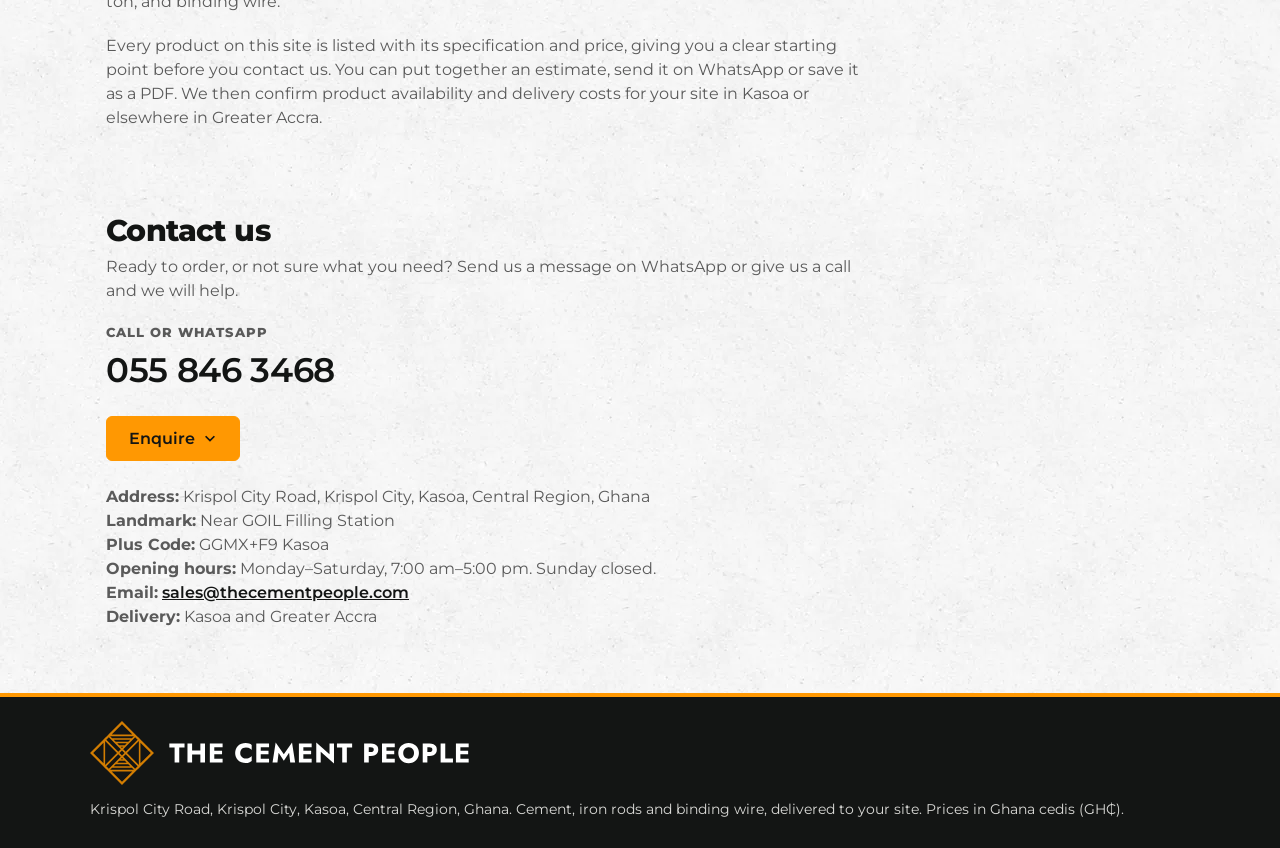
==== commit 1b5e487d: "Preview: visual refinements Co-Authored-By: Claude Opus 5.5 <noreply@anthropic.com> Claude-Session: " ====
--- a/index.html
+++ b/index.html
@@ -50,7 +50,7 @@
      files are fetched early so the headline and prices draw in the right font. -->
 <link rel="preload" href="/fonts/montserrat-latin-800-normal.woff2" as="font" type="font/woff2" crossorigin>
 <link rel="preload" href="/fonts/montserrat-latin-400-normal.woff2" as="font" type="font/woff2" crossorigin>
-<link rel="stylesheet" href="/_astro/index.lUPYX2rB.css"></head>
+<link rel="stylesheet" href="/_astro/index.C_RiGJQe.css"></head>
 <body>
 
 <header><div class="hin">
@@ -85,7 +85,7 @@
 <div class="tabs" id="tabs"><button data-cat="Cement" aria-pressed="true"><span class="tno">01</span><b>Cement</b><small>Bags</small></button><button data-cat="Iron Rods (Single Piece)" aria-pressed="false"><span class="tno">02</span><b>Iron rods</b><small>Single pieces</small></button><button data-cat="Iron Rods (Per Ton)" aria-pressed="false"><span class="tno">03</span><b>Iron rods</b><small>Per ton</small></button><button data-cat="Binding Wire" aria-pressed="false"><span class="tno">04</span><b>Binding wire</b><small>Rolls</small></button></div>
 <input type="search" id="q" placeholder="Search materials" aria-label="Search materials">
 </div>
-<div id="list" class="snap"><div class="slide"><section><h3><svg viewBox="0 0 28 28" aria-hidden="true"><path d="M6 5h16l3 5v14H3V10z" fill="currentColor"/><rect x="8" y="12" width="12" height="8" fill="#ff9802"/></svg>Cement</h3><div class="row has-img"><img class="thumb" src="/images/products/supacem-32-5.webp" srcset="/images/products/supacem-32-5-80.webp 80w, /images/products/supacem-32-5-96.webp 96w, /images/products/supacem-32-5-120.webp 120w, /images/products/supacem-32-5-160.webp 160w, /images/products/supacem-32-5-192.webp 192w, /images/products/supacem-32-5-240.webp 240w, /images/products/supacem-32-5-288.webp 288w, /images/products/supacem-32-5.webp 360w" sizes="(max-width:560px) 80px, 96px" alt="Supacem Supa Fast 32.5R bag, green and kraft brown" width="96" height="96"><div class="nm">Supacem 32.5R<small>per 50 kg bag</small></div><div class="buy"><div class="pr">GH₵75.00</div><button class="add" data-inc="c1" aria-label="Add Supacem 32.5R to estimate">Add</button></div></div><div class="row has-img"><img class="thumb" src="/images/products/supacem-42-5.webp" srcset="/images/products/supacem-42-5-80.webp 80w, /images/products/supacem-42-5-96.webp 96w, /images/products/supacem-42-5-120.webp 120w, /images/products/supacem-42-5-160.webp 160w, /images/products/supacem-42-5-192.webp 192w, /images/products/supacem-42-5-240.webp 240w, /images/products/supacem-42-5-288.webp 288w, /images/products/supacem-42-5.webp 360w" sizes="(max-width:560px) 80px, 96px" alt="Supacem Supa Power 42.5R bag, kraft brown with black panel" width="96" height="96"><div class="nm">Supacem 42.5R<small>per 50 kg bag</small></div><div class="buy"><div class="pr">GH₵100.00</div><button class="add" data-inc="c2" aria-label="Add Supacem 42.5R to estimate">Add</button></div></div><div class="row has-img"><img class="thumb" src="/images/products/dzata-42-5.webp" srcset="/images/products/dzata-42-5-80.webp 80w, /images/products/dzata-42-5-96.webp 96w, /images/products/dzata-42-5-120.webp 120w, /images/products/dzata-42-5-160.webp 160w, /images/products/dzata-42-5-192.webp 192w, /images/products/dzata-42-5-240.webp 240w, /images/products/dzata-42-5-288.webp 288w, /images/products/dzata-42-5.webp 360w" sizes="(max-width:560px) 80px, 96px" alt="Dzata 42.5R bag, kraft brown with black and white lion panel" width="96" height="96"><div class="nm">Dzata 42.5R<small>per 50 kg bag</small></div><div class="buy"><div class="pr">GH₵110.00</div><button class="add" data-inc="c3" aria-label="Add Dzata 42.5R to estimate">Add</button></div></div><div class="row has-img"><img class="thumb" src="/images/products/ghacem-waterproof-42-5.webp" srcset="/images/products/ghacem-waterproof-42-5-80.webp 80w, /images/products/ghacem-waterproof-42-5-96.webp 96w, /images/products/ghacem-waterproof-42-5-120.webp 120w, /images/products/ghacem-waterproof-42-5-160.webp 160w, /images/products/ghacem-waterproof-42-5-192.webp 192w, /images/products/ghacem-waterproof-42-5-240.webp 240w, /images/products/ghacem-waterproof-42-5-288.webp 288w, /images/products/ghacem-waterproof-42-5.webp 360w" sizes="(max-width:560px) 80px, 96px" alt="Ghacem Super Strong Waterproof 42.5N bag, black and yellow panel with blue waves" width="96" height="96"><div class="nm">Ghacem Waterproof 42.5N<small>per 50 kg bag</small></div><div class="buy"><div class="pr">GH₵120.00</div><button class="add" data-inc="c4" aria-label="Add Ghacem Waterproof 42.5N to estimate">Add</button></div></div></section></div><div class="slide"><section><img class="banner" src="/images/products/iron-rods-1086.webp" srcset="/images/products/iron-rods-720.webp 720w, /images/products/iron-rods-1086.webp 1086w, /images/products/iron-rods-1440.webp 1440w" sizes="(min-width:1100px) 652px, (min-width:900px) calc(100vw - 448px), calc(100vw - 32px)" alt="" width="1086" height="363" fetchpriority="low" onerror="this.closest('section').classList.add('nobanner')"><h3><svg viewBox="0 0 28 28" aria-hidden="true"><rect x="2" y="5" width="24" height="4" rx="2" fill="currentColor"/><rect x="2" y="12" width="24" height="4" rx="2" fill="currentColor"/><rect x="2" y="19" width="24" height="4" rx="2" fill="currentColor"/><rect x="11" y="3" width="5" height="22" fill="#ff9802"/></svg>Iron Rods (Single Piece)</h3><p class="cat-note">Sold by the piece. Each rod is 30 ft long.</p><div class="row"><div class="nm"><span class="rn">Iron rod <b class="sz">16 mm</b></span><small>per 30 ft rod</small></div><div class="buy"><div class="pr">GH₵102.00</div><button class="add" data-inc="i1" aria-label="Add Iron rod 16 mm to estimate">Add</button></div></div><div class="row"><div class="nm"><span class="rn">Iron rod <b class="sz">14 mm</b></span><small>per 30 ft rod</small></div><div class="buy"><div class="pr">GH₵75.00</div><button class="add" data-inc="i2" aria-label="Add Iron rod 14 mm to estimate">Add</button></div></div><div class="row"><div class="nm"><span class="rn">Iron rod <b class="sz">12 mm</b></span><small>per 30 ft rod</small></div><div class="buy"><div class="pr">GH₵58.00</div><button class="add" data-inc="i3" aria-label="Add Iron rod 12 mm to estimate">Add</button></div></div><div class="row"><div class="nm"><span class="rn">Iron rod <b class="sz">11.5 mm</b></span><small>per 30 ft rod</small></div><div class="buy"><div class="pr">GH₵48.00</div><button class="add" data-inc="i4" aria-label="Add Iron rod 11.5 mm to estimate">Add</button></div></div><div class="row"><div class="nm"><span class="rn">Iron rod <b class="sz">10 mm</b></span><small>per 30 ft rod</small></div><div class="buy"><div class="pr">GH₵40.00</div><button class="add" data-inc="i5" aria-label="Add Iron rod 10 mm to estimate">Add</button></div></div><div class="row"><div class="nm"><span class="rn">Iron rod <b class="sz">8 mm</b></span><small>per 30 ft rod</small></div><div class="buy"><div class="pr">GH₵25.00</div><button class="add" data-inc="i6" aria-label="Add Iron rod 8 mm to estimate">Add</button></div></div></section></div><div class="slide"><section><img class="banner" src="/images/products/iron-rods-1086.webp" srcset="/images/products/iron-rods-720.webp 720w, /images/products/iron-rods-1086.webp 1086w, /images/products/iron-rods-1440.webp 1440w" sizes="(min-width:1100px) 652px, (min-width:900px) calc(100vw - 448px), calc(100vw - 32px)" alt="" width="1086" height="363" fetchpriority="low" onerror="this.closest('section').classList.add('nobanner')"><h3><svg viewBox="0 0 28 28" aria-hidden="true"><rect x="2" y="5" width="24" height="4" rx="2" fill="currentColor"/><rect x="2" y="12" width="24" height="4" rx="2" fill="currentColor"/><rect x="2" y="19" width="24" height="4" rx="2" fill="currentColor"/><rect x="11" y="3" width="5" height="22" fill="#ff9802"/></svg>Iron Rods (Per Ton)</h3><p class="cat-note">Available in all listed sizes.</p><p class="cat-price"><b>GH₵7,000.00</b> per ton, all sizes</p><div class="row one"><div class="nm"><span class="rn">Iron rod <b class="sz">16 mm</b></span><small>per ton</small></div><div class="buy"><div class="pr"><span class="vh">GH₵7,000.00</span></div><button class="add" data-inc="j1" aria-label="Add Iron rod 16 mm to estimate">Add</button></div></div><div class="row one"><div class="nm"><span class="rn">Iron rod <b class="sz">14 mm</b></span><small>per ton</small></div><div class="buy"><div class="pr"><span class="vh">GH₵7,000.00</span></div><button class="add" data-inc="j2" aria-label="Add Iron rod 14 mm to estimate">Add</button></div></div><div class="row one"><div class="nm"><span class="rn">Iron rod <b class="sz">12 mm</b></span><small>per ton</small></div><div class="buy"><div class="pr"><span class="vh">GH₵7,000.00</span></div><button class="add" data-inc="j3" aria-label="Add Iron rod 12 mm to estimate">Add</button></div></div><div class="row one"><div class="nm"><span class="rn">Iron rod <b class="sz">11.5 mm</b></span><small>per ton</small></div><div class="buy"><div class="pr"><span class="vh">GH₵7,000.00</span></div><button class="add" data-inc="j4" aria-label="Add Iron rod 11.5 mm to estimate">Add</button></div></div><div class="row one"><div class="nm"><span class="rn">Iron rod <b class="sz">10 mm</b></span><small>per ton</small></div><div class="buy"><div class="pr"><span class="vh">GH₵7,000.00</span></div><button class="add" data-inc="j5" aria-label="Add Iron rod 10 mm to estimate">Add</button></div></div><div class="row one"><div class="nm"><span class="rn">Iron rod <b class="sz">8 mm</b></span><small>per ton</small></div><div class="buy"><div class="pr"><span class="vh">GH₵7,000.00</span></div><button class="add" data-inc="j6" aria-label="Add Iron rod 8 mm to estimate">Add</button></div></div></section></div><div class="slide"><section><h3><svg viewBox="0 0 28 28" aria-hidden="true"><circle cx="14" cy="14" r="10" fill="none" stroke="currentColor" stroke-width="3"/><circle cx="14" cy="14" r="4.5" fill="none" stroke="#ff9802" stroke-width="3"/></svg>Binding Wire</h3><div class="row has-img"><img class="thumb" src="/images/products/binding-wire.webp" srcset="/images/products/binding-wire-80.webp 80w, /images/products/binding-wire-96.webp 96w, /images/products/binding-wire-120.webp 120w, /images/products/binding-wire-160.webp 160w, /images/products/binding-wire-192.webp 192w, /images/products/binding-wire-240.webp 240w, /images/products/binding-wire-288.webp 288w, /images/products/binding-wire.webp 360w" sizes="(max-width:560px) 80px, 96px" alt="Coil of black annealed binding wire" width="96" height="96"><div class="nm">Binding wire<small>per roll</small></div><div class="buy"><div class="pr">GH₵60.00</div><button class="add" data-inc="i8" aria-label="Add Binding wire to estimate">Add</button></div></div></section></div></div>
+<div id="list" class="snap"><div class="slide"><section><h3><svg viewBox="0 0 28 28" aria-hidden="true"><path d="M6 5h16l3 5v14H3V10z" fill="currentColor"/><rect x="8" y="12" width="12" height="8" fill="#ff9802"/></svg>Cement<span class="snav"><button type="button" class="sgo" disabled aria-label="Previous category"><svg viewBox="0 0 24 24" aria-hidden="true"><path d="M15 6l-6 6 6 6" fill="none" stroke="currentColor" stroke-width="2.2" stroke-linecap="round" stroke-linejoin="round"/></svg></button><button type="button" class="sgo" data-go="Iron Rods (Single Piece)" aria-label="Next category: Iron rods, single pieces"><svg viewBox="0 0 24 24" aria-hidden="true"><path d="M9 6l6 6-6 6" fill="none" stroke="currentColor" stroke-width="2.2" stroke-linecap="round" stroke-linejoin="round"/></svg></button></span></h3><div class="row has-img"><img class="thumb" src="/images/products/supacem-32-5.webp" srcset="/images/products/supacem-32-5-80.webp 80w, /images/products/supacem-32-5-96.webp 96w, /images/products/supacem-32-5-120.webp 120w, /images/products/supacem-32-5-160.webp 160w, /images/products/supacem-32-5-192.webp 192w, /images/products/supacem-32-5-240.webp 240w, /images/products/supacem-32-5-288.webp 288w, /images/products/supacem-32-5.webp 360w" sizes="(max-width:560px) 80px, 96px" alt="Supacem Supa Fast 32.5R bag, green and kraft brown" width="96" height="96"><div class="nm">Supacem 32.5R<small>per 50 kg bag</small></div><div class="buy"><div class="pr">GH₵75.00</div><button class="add" data-inc="c1" aria-label="Add Supacem 32.5R to estimate">Add</button></div></div><div class="row has-img"><img class="thumb" src="/images/products/supacem-42-5.webp" srcset="/images/products/supacem-42-5-80.webp 80w, /images/products/supacem-42-5-96.webp 96w, /images/products/supacem-42-5-120.webp 120w, /images/products/supacem-42-5-160.webp 160w, /images/products/supacem-42-5-192.webp 192w, /images/products/supacem-42-5-240.webp 240w, /images/products/supacem-42-5-288.webp 288w, /images/products/supacem-42-5.webp 360w" sizes="(max-width:560px) 80px, 96px" alt="Supacem Supa Power 42.5R bag, kraft brown with black panel" width="96" height="96"><div class="nm">Supacem 42.5R<small>per 50 kg bag</small></div><div class="buy"><div class="pr">GH₵100.00</div><button class="add" data-inc="c2" aria-label="Add Supacem 42.5R to estimate">Add</button></div></div><div class="row has-img"><img class="thumb" src="/images/products/dzata-42-5.webp" srcset="/images/products/dzata-42-5-80.webp 80w, /images/products/dzata-42-5-96.webp 96w, /images/products/dzata-42-5-120.webp 120w, /images/products/dzata-42-5-160.webp 160w, /images/products/dzata-42-5-192.webp 192w, /images/products/dzata-42-5-240.webp 240w, /images/products/dzata-42-5-288.webp 288w, /images/products/dzata-42-5.webp 360w" sizes="(max-width:560px) 80px, 96px" alt="Dzata 42.5R bag, kraft brown with black and white lion panel" width="96" height="96"><div class="nm">Dzata 42.5R<small>per 50 kg bag</small></div><div class="buy"><div class="pr">GH₵110.00</div><button class="add" data-inc="c3" aria-label="Add Dzata 42.5R to estimate">Add</button></div></div><div class="row has-img"><img class="thumb" src="/images/products/ghacem-waterproof-42-5.webp" srcset="/images/products/ghacem-waterproof-42-5-80.webp 80w, /images/products/ghacem-waterproof-42-5-96.webp 96w, /images/products/ghacem-waterproof-42-5-120.webp 120w, /images/products/ghacem-waterproof-42-5-160.webp 160w, /images/products/ghacem-waterproof-42-5-192.webp 192w, /images/products/ghacem-waterproof-42-5-240.webp 240w, /images/products/ghacem-waterproof-42-5-288.webp 288w, /images/products/ghacem-waterproof-42-5.webp 360w" sizes="(max-width:560px) 80px, 96px" alt="Ghacem Super Strong Waterproof 42.5N bag, black and yellow panel with blue waves" width="96" height="96"><div class="nm">Ghacem Waterproof 42.5N<small>per 50 kg bag</small></div><div class="buy"><div class="pr">GH₵120.00</div><button class="add" data-inc="c4" aria-label="Add Ghacem Waterproof 42.5N to estimate">Add</button></div></div></section></div><div class="slide"><section><img class="banner" src="/images/products/iron-rods-1086.webp" srcset="/images/products/iron-rods-720.webp 720w, /images/products/iron-rods-1086.webp 1086w, /images/products/iron-rods-1440.webp 1440w" sizes="(min-width:1100px) 652px, (min-width:900px) calc(100vw - 448px), calc(100vw - 32px)" alt="" width="1086" height="363" fetchpriority="low" onerror="this.closest('section').classList.add('nobanner')"><h3><svg viewBox="0 0 28 28" aria-hidden="true"><rect x="2" y="5" width="24" height="4" rx="2" fill="currentColor"/><rect x="2" y="12" width="24" height="4" rx="2" fill="currentColor"/><rect x="2" y="19" width="24" height="4" rx="2" fill="currentColor"/><rect x="11" y="3" width="5" height="22" fill="#ff9802"/></svg>Iron Rods (Single Piece)<span class="snav"><button type="button" class="sgo" data-go="Cement" aria-label="Previous category: Cement, bags"><svg viewBox="0 0 24 24" aria-hidden="true"><path d="M15 6l-6 6 6 6" fill="none" stroke="currentColor" stroke-width="2.2" stroke-linecap="round" stroke-linejoin="round"/></svg></button><button type="button" class="sgo" data-go="Iron Rods (Per Ton)" aria-label="Next category: Iron rods, per ton"><svg viewBox="0 0 24 24" aria-hidden="true"><path d="M9 6l6 6-6 6" fill="none" stroke="currentColor" stroke-width="2.2" stroke-linecap="round" stroke-linejoin="round"/></svg></button></span></h3><p class="cat-note">Sold by the piece. Each rod is 30 ft long.</p><div class="row"><div class="nm"><span class="rn">Iron rod <b class="sz">16 mm</b></span><small>per 30 ft rod</small></div><div class="buy"><div class="pr">GH₵102.00</div><button class="add" data-inc="i1" aria-label="Add Iron rod 16 mm to estimate">Add</button></div></div><div class="row"><div class="nm"><span class="rn">Iron rod <b class="sz">14 mm</b></span><small>per 30 ft rod</small></div><div class="buy"><div class="pr">GH₵75.00</div><button class="add" data-inc="i2" aria-label="Add Iron rod 14 mm to estimate">Add</button></div></div><div class="row"><div class="nm"><span class="rn">Iron rod <b class="sz">12 mm</b></span><small>per 30 ft rod</small></div><div class="buy"><div class="pr">GH₵58.00</div><button class="add" data-inc="i3" aria-label="Add Iron rod 12 mm to estimate">Add</button></div></div><div class="row"><div class="nm"><span class="rn">Iron rod <b class="sz">11.5 mm</b></span><small>per 30 ft rod</small></div><div class="buy"><div class="pr">GH₵48.00</div><button class="add" data-inc="i4" aria-label="Add Iron rod 11.5 mm to estimate">Add</button></div></div><div class="row"><div class="nm"><span class="rn">Iron rod <b class="sz">10 mm</b></span><small>per 30 ft rod</small></div><div class="buy"><div class="pr">GH₵40.00</div><button class="add" data-inc="i5" aria-label="Add Iron rod 10 mm to estimate">Add</button></div></div><div class="row"><div class="nm"><span class="rn">Iron rod <b class="sz">8 mm</b></span><small>per 30 ft rod</small></div><div class="buy"><div class="pr">GH₵25.00</div><button class="add" data-inc="i6" aria-label="Add Iron rod 8 mm to estimate">Add</button></div></div></section></div><div class="slide"><section><img class="banner" src="/images/products/iron-rods-1086.webp" srcset="/images/products/iron-rods-720.webp 720w, /images/products/iron-rods-1086.webp 1086w, /images/products/iron-rods-1440.webp 1440w" sizes="(min-width:1100px) 652px, (min-width:900px) calc(100vw - 448px), calc(100vw - 32px)" alt="" width="1086" height="363" fetchpriority="low" onerror="this.closest('section').classList.add('nobanner')"><h3><svg viewBox="0 0 28 28" aria-hidden="true"><rect x="2" y="5" width="24" height="4" rx="2" fill="currentColor"/><rect x="2" y="12" width="24" height="4" rx="2" fill="currentColor"/><rect x="2" y="19" width="24" height="4" rx="2" fill="currentColor"/><rect x="11" y="3" width="5" height="22" fill="#ff9802"/></svg>Iron Rods (Per Ton)<span class="snav"><button type="button" class="sgo" data-go="Iron Rods (Single Piece)" aria-label="Previous category: Iron rods, single pieces"><svg viewBox="0 0 24 24" aria-hidden="true"><path d="M15 6l-6 6 6 6" fill="none" stroke="currentColor" stroke-width="2.2" stroke-linecap="round" stroke-linejoin="round"/></svg></button><button type="button" class="sgo" data-go="Binding Wire" aria-label="Next category: Binding wire, rolls"><svg viewBox="0 0 24 24" aria-hidden="true"><path d="M9 6l6 6-6 6" fill="none" stroke="currentColor" stroke-width="2.2" stroke-linecap="round" stroke-linejoin="round"/></svg></button></span></h3><p class="cat-note">Available in all listed sizes.</p><p class="cat-price"><b>GH₵7,000.00</b> per ton, all sizes</p><div class="row one"><div class="nm"><span class="rn">Iron rod <b class="sz">16 mm</b></span><small>per ton</small></div><div class="buy"><div class="pr"><span class="vh">GH₵7,000.00</span></div><button class="add" data-inc="j1" aria-label="Add Iron rod 16 mm to estimate">Add</button></div></div><div class="row one"><div class="nm"><span class="rn">Iron rod <b class="sz">14 mm</b></span><small>per ton</small></div><div class="buy"><div class="pr"><span class="vh">GH₵7,000.00</span></div><button class="add" data-inc="j2" aria-label="Add Iron rod 14 mm to estimate">Add</button></div></div><div class="row one"><div class="nm"><span class="rn">Iron rod <b class="sz">12 mm</b></span><small>per ton</small></div><div class="buy"><div class="pr"><span class="vh">GH₵7,000.00</span></div><button class="add" data-inc="j3" aria-label="Add Iron rod 12 mm to estimate">Add</button></div></div><div class="row one"><div class="nm"><span class="rn">Iron rod <b class="sz">11.5 mm</b></span><small>per ton</small></div><div class="buy"><div class="pr"><span class="vh">GH₵7,000.00</span></div><button class="add" data-inc="j4" aria-label="Add Iron rod 11.5 mm to estimate">Add</button></div></div><div class="row one"><div class="nm"><span class="rn">Iron rod <b class="sz">10 mm</b></span><small>per ton</small></div><div class="buy"><div class="pr"><span class="vh">GH₵7,000.00</span></div><button class="add" data-inc="j5" aria-label="Add Iron rod 10 mm to estimate">Add</button></div></div><div class="row one"><div class="nm"><span class="rn">Iron rod <b class="sz">8 mm</b></span><small>per ton</small></div><div class="buy"><div class="pr"><span class="vh">GH₵7,000.00</span></div><button class="add" data-inc="j6" aria-label="Add Iron rod 8 mm to estimate">Add</button></div></div></section></div><div class="slide"><section><h3><svg viewBox="0 0 28 28" aria-hidden="true"><circle cx="14" cy="14" r="10" fill="none" stroke="currentColor" stroke-width="3"/><circle cx="14" cy="14" r="4.5" fill="none" stroke="#ff9802" stroke-width="3"/></svg>Binding Wire<span class="snav"><button type="button" class="sgo" data-go="Iron Rods (Per Ton)" aria-label="Previous category: Iron rods, per ton"><svg viewBox="0 0 24 24" aria-hidden="true"><path d="M15 6l-6 6 6 6" fill="none" stroke="currentColor" stroke-width="2.2" stroke-linecap="round" stroke-linejoin="round"/></svg></button><button type="button" class="sgo" disabled aria-label="Next category"><svg viewBox="0 0 24 24" aria-hidden="true"><path d="M9 6l6 6-6 6" fill="none" stroke="currentColor" stroke-width="2.2" stroke-linecap="round" stroke-linejoin="round"/></svg></button></span></h3><div class="row has-img"><img class="thumb" src="/images/products/binding-wire.webp" srcset="/images/products/binding-wire-80.webp 80w, /images/products/binding-wire-96.webp 96w, /images/products/binding-wire-120.webp 120w, /images/products/binding-wire-160.webp 160w, /images/products/binding-wire-192.webp 192w, /images/products/binding-wire-240.webp 240w, /images/products/binding-wire-288.webp 288w, /images/products/binding-wire.webp 360w" sizes="(max-width:560px) 80px, 96px" alt="Coil of black annealed binding wire" width="96" height="96"><div class="nm">Binding wire<small>per roll</small></div><div class="buy"><div class="pr">GH₵60.00</div><button class="add" data-inc="i8" aria-label="Add Binding wire to estimate">Add</button></div></div></section></div></div>
 </div>
 
 <aside id="est" class="docket" aria-label="Your estimate">
@@ -122,7 +122,7 @@
 <div class="escrim" id="escrim" hidden></div>
 </main>
 
-<section class="sec alt" id="about"><div class="wrap"><h2 class="st">About us</h2><p>Based in Kasoa, The Cement People supplies cement, iron rods and binding wire for building projects of every size. Check prices online, put together an estimate, and we deliver the materials to your site.</p></div></section>
+<section class="sec alt" id="about"><div class="wrap"><h2 class="st">About us</h2><p>The Cement People is a building materials supplier in Kasoa. Our range includes cement from Supacem, Dzata and Ghacem, iron rods from 8 mm to 16 mm, available by the piece or by the ton, and binding wire.</p><p>Every product on this site is listed with its specification and price, giving you a clear starting point before you contact us. You can put together an estimate, send it on WhatsApp or save it as a PDF. We then confirm product availability and delivery costs for your site in Kasoa or elsewhere in Greater Accra.</p></div></section>
 <section class="sec" id="contact"><div class="wrap"><h2 class="st">Contact us</h2><p>Ready to order, or not sure what you need? Send us a message on WhatsApp or give us a call and we will help.</p><p class="cphone"><span>Call or WhatsApp</span><a href="tel:+233558463468" target="_blank" rel="noopener">055 846 3468</a></p><div class="enq">
 <button type="button" class="enq-btn cta big" aria-expanded="false" aria-controls="enq-contact">Enquire<svg class="chev" viewBox="0 0 16 16" aria-hidden="true"><path d="M3 6l5 5 5-5" fill="none" stroke="currentColor" stroke-width="2"></path></svg></button>
 <div class="enq-menu" id="enq-contact" hidden>
@@ -149,7 +149,7 @@
 
 <script type="application/json" id="tcp-data">{"currency":"GH₵","taxRate":0,"business":{"phone":"055 846 3468","whatsapp":"233558463468","town":"Kasoa, Ghana","website":"thecementpeople.com"},"products":[{"id":"c1","cat":"Cement","name":"Supacem 32.5R","unit":"50 kg bag","price":75,"img":"/images/products/supacem-32-5.webp","alt":"Supacem Supa Fast 32.5R bag, green and kraft brown"},{"id":"c2","cat":"Cement","name":"Supacem 42.5R","unit":"50 kg bag","price":100,"img":"/images/products/supacem-42-5.webp","alt":"Supacem Supa Power 42.5R bag, kraft brown with black panel"},{"id":"c3","cat":"Cement","name":"Dzata 42.5R","unit":"50 kg bag","price":110,"img":"/images/products/dzata-42-5.webp","alt":"Dzata 42.5R bag, kraft brown with black and white lion panel"},{"id":"c4","cat":"Cement","name":"Ghacem Waterproof 42.5N","unit":"50 kg bag","price":120,"img":"/images/products/ghacem-waterproof-42-5.webp","alt":"Ghacem Super Strong Waterproof 42.5N bag, black and yellow panel with blue waves"},{"id":"i1","cat":"Iron Rods (Single Piece)","name":"Iron rod 16 mm","unit":"30 ft rod","price":102,"size":"16 mm"},{"id":"i2","cat":"Iron Rods (Single Piece)","name":"Iron rod 14 mm","unit":"30 ft rod","price":75,"size":"14 mm"},{"id":"i3","cat":"Iron Rods (Single Piece)","name":"Iron rod 12 mm","unit":"30 ft rod","price":58,"size":"12 mm"},{"id":"i4","cat":"Iron Rods (Single Piece)","name":"Iron rod 11.5 mm","unit":"30 ft rod","price":48,"size":"11.5 mm"},{"id":"i5","cat":"Iron Rods (Single Piece)","name":"Iron rod 10 mm","unit":"30 ft rod","price":40,"size":"10 mm"},{"id":"i6","cat":"Iron Rods (Single Piece)","name":"Iron rod 8 mm","unit":"30 ft rod","price":25,"size":"8 mm"},{"id":"j1","cat":"Iron Rods (Per Ton)","name":"Iron rod 16 mm","unit":"ton","price":7000,"size":"16 mm"},{"id":"j2","cat":"Iron Rods (Per Ton)","name":"Iron rod 14 mm","unit":"ton","price":7000,"size":"14 mm"},{"id":"j3","cat":"Iron Rods (Per Ton)","name":"Iron rod 12 mm","unit":"ton","price":7000,"size":"12 mm"},{"id":"j4","cat":"Iron Rods (Per Ton)","name":"Iron rod 11.5 mm","unit":"ton","price":7000,"size":"11.5 mm"},{"id":"j5","cat":"Iron Rods (Per Ton)","name":"Iron rod 10 mm","unit":"ton","price":7000,"size":"10 mm"},{"id":"j6","cat":"Iron Rods (Per Ton)","name":"Iron rod 8 mm","unit":"ton","price":7000,"size":"8 mm"},{"id":"i8","cat":"Binding Wire","name":"Binding wire","unit":"roll","price":60,"img":"/images/products/binding-wire.webp","alt":"Coil of black annealed binding wire"}],"banners":{"rods":{"src":"/images/products/iron-rods-1086.webp","srcset":"/images/products/iron-rods-720.webp 720w, /images/products/iron-rods-1086.webp 1086w, /images/products/iron-rods-1440.webp 1440w","w":1086,"h":363}},"categoryInfo":{"Iron Rods (Single Piece)":{"banner":"rods","note":"Sold by the piece. Each rod is 30 ft long."},"Iron Rods (Per Ton)":{"banner":"rods","note":"Available in all listed sizes."}}}</script>
 
-<script src="/scripts/quote-engine.js?v=65e64652e1"></script>
+<script src="/scripts/quote-engine.js?v=4c485f3a0a"></script>
 
 </body>
 </html>
--- a/_astro/index.C_RiGJQe.css
+++ b/_astro/index.C_RiGJQe.css
@@ -0,0 +1 @@
+@font-face{font-family:Montserrat;font-style:normal;font-weight:400;font-display:swap;src:url(/fonts/montserrat-latin-400-normal.woff2)format("woff2");unicode-range:U+??,U+131,U+152-153,U+2BB-2BC,U+2C6,U+2DA,U+2DC,U+304,U+308,U+329,U+2000-206F,U+20AC,U+2122,U+2191,U+2193,U+2212,U+2215,U+FEFF,U+FFFD}@font-face{font-family:Montserrat;font-style:normal;font-weight:400;font-display:swap;src:url(/fonts/montserrat-latin-ext-400-normal.woff2)format("woff2");unicode-range:U+100-2BA,U+2BD-2C5,U+2C7-2CC,U+2CE-2D7,U+2DD-2FF,U+304,U+308,U+329,U+1D00-1DBF,U+1E00-1E9F,U+1EF2-1EFF,U+2020,U+20A0-20AB,U+20AD-20C0,U+2113,U+2C60-2C7F,U+A720-A7FF}@font-face{font-family:Montserrat;font-style:normal;font-weight:600;font-display:swap;src:url(/fonts/montserrat-latin-600-normal.woff2)format("woff2");unicode-range:U+??,U+131,U+152-153,U+2BB-2BC,U+2C6,U+2DA,U+2DC,U+304,U+308,U+329,U+2000-206F,U+20AC,U+2122,U+2191,U+2193,U+2212,U+2215,U+FEFF,U+FFFD}@font-face{font-family:Montserrat;font-style:normal;font-weight:600;font-display:swap;src:url(/fonts/montserrat-latin-ext-600-normal.woff2)format("woff2");unicode-range:U+100-2BA,U+2BD-2C5,U+2C7-2CC,U+2CE-2D7,U+2DD-2FF,U+304,U+308,U+329,U+1D00-1DBF,U+1E00-1E9F,U+1EF2-1EFF,U+2020,U+20A0-20AB,U+20AD-20C0,U+2113,U+2C60-2C7F,U+A720-A7FF}@font-face{font-family:Montserrat;font-style:normal;font-weight:800;font-display:swap;src:url(/fonts/montserrat-latin-800-normal.woff2)format("woff2");unicode-range:U+??,U+131,U+152-153,U+2BB-2BC,U+2C6,U+2DA,U+2DC,U+304,U+308,U+329,U+2000-206F,U+20AC,U+2122,U+2191,U+2193,U+2212,U+2215,U+FEFF,U+FFFD}@font-face{font-family:Montserrat;font-style:normal;font-weight:800;font-display:swap;src:url(/fonts/montserrat-latin-ext-800-normal.woff2)format("woff2");unicode-range:U+100-2BA,U+2BD-2C5,U+2C7-2CC,U+2CE-2D7,U+2DD-2FF,U+304,U+308,U+329,U+1D00-1DBF,U+1E00-1E9F,U+1EF2-1EFF,U+2020,U+20A0-20AB,U+20AD-20C0,U+2113,U+2C60-2C7F,U+A720-A7FF}@font-face{font-family:Montserrat;font-style:normal;font-weight:700;font-display:swap;src:url(/fonts/montserrat-latin-700-normal.woff2)format("woff2");unicode-range:U+??,U+131,U+152-153,U+2BB-2BC,U+2C6,U+2DA,U+2DC,U+304,U+308,U+329,U+2000-206F,U+20AC,U+2122,U+2191,U+2193,U+2212,U+2215,U+FEFF,U+FFFD}@font-face{font-family:Montserrat;font-style:normal;font-weight:700;font-display:swap;src:url(/fonts/montserrat-latin-ext-700-normal.woff2)format("woff2");unicode-range:U+100-2BA,U+2BD-2C5,U+2C7-2CC,U+2CE-2D7,U+2DD-2FF,U+304,U+308,U+329,U+1D00-1DBF,U+1E00-1E9F,U+1EF2-1EFF,U+2020,U+20A0-20AB,U+20AD-20C0,U+2113,U+2C60-2C7F,U+A720-A7FF}:root{--bg:#f4f4f4;--tex:url(/images/texture/concrete-neutral-25.webp);--card:#fff;--ink:#131514;--mute:#5a5a5a;--line:#dcdcdc;--y:#ff9802;--y-soft:#ffe3ba;--y-tint:#fff3e3;--sec-a:#ebebeb;--sec-a-body:#fff;--sec-b:#e0e0e0;--sec-b-body:#f7f7f7;--footer-text:#d9d9d6;--dark:#131514;--on-dark:#fff;--on-dark-mute:#cfcac0;--on-y:#131514;--thumb-bg:#fff;--panel:#f4f4f4;--pn-bg:#292d2b;--pn-ink:#fff;--pn-edge:transparent;--lno-bg:#ffb549;--lno-ink:#292d2b;--hsh:#e6e5e0;--sel:#f8f2ea;--fill:#f4f4f4;--field:#fff;--field-line:#dcdcdc;--tex-size:512px;--font:Montserrat,system-ui,-apple-system,"Segoe UI",Roboto,Arial,sans-serif;--t-display:clamp(32px,3.4vw,52px);--t-heading:30px;--t-sub:18px;--t-price:17px;--t-body:16px;--t-small:14px;--t-label:13px;--w-text:400;--w-label:600;--w-strong:800;--s1:4px;--s2:8px;--s3:12px;--s4:16px;--s5:24px;--s6:32px;--s7:48px;--s8:64px;--gap-section:var(--s8);--page:1100px;--measure:70ch;--r-control:6px;--r-panel:8px;--shadow:0 6px 24px #0000000f;--tap:44px}:root[data-theme=dark]{color-scheme:dark;--bg:#0d0f0e;--tex:url(/images/texture/concrete-dark.webp);--card:#262a28;--panel:#262a28;--fill:#363b38;--field:#2f3431;--field-line:#7a817d;--ink:#f3f4f2;--mute:#c6cac6;--line:#434a46;--y-soft:#5a3f12;--y-tint:#3d301a;--pn-bg:transparent;--pn-ink:var(--ink);--pn-edge:#8a8d8b;--hsh:#343936;--sel:#302b22;--sec-a:#363b38;--sec-a-body:#262a28;--sec-b:#3b403d;--sec-b-body:#2b2f2d;--dark:#070807;--shadow:0 6px 24px #0000008c}@media (width<=899px){:root{--t-display:clamp(34px,9.5vw,44px);--t-heading:24px;--t-sub:17px;--gap-section:40px}}:root{color-scheme:light dark;box-sizing:border-box;padding-top:env(safe-area-inset-top,0px);padding-bottom:env(safe-area-inset-bottom,0px)}*,:before,:after{box-sizing:inherit}html{scroll-behavior:smooth;scroll-padding-top:calc(env(safe-area-inset-top,0px) + 76px)}@media (prefers-reduced-motion:reduce){html{scroll-behavior:auto}}body{background:var(--bg) var(--tex) 0 0/var(--tex-size) var(--tex-size);color:var(--ink);font-family:var(--font);font-size:var(--t-body);margin:0;line-height:1.5}body:before{content:"";height:env(safe-area-inset-top,0px);background:var(--card);z-index:10;position:fixed;inset:0 0 auto}button,input,select{font-family:inherit}:focus-visible{outline:3px solid var(--ink);outline-offset:2px}h1{letter-spacing:-.025em;margin:6px 0 10px;font-size:clamp(28px,6vw,42px);font-weight:800;line-height:1.05}h2{align-items:center;gap:10px;margin:26px 0 2px;font-size:17px;font-weight:800;display:flex}.mute{color:var(--mute)}.vh{clip:rect(0 0 0 0);white-space:nowrap;border:0;width:1px;height:1px;margin:-1px;padding:0;position:absolute;overflow:hidden}.lead{color:var(--mute);max-width:52ch;margin:0}.cta,.bar button{justify-content:center;align-items:center;gap:var(--s2);min-height:var(--tap);background:var(--y);color:var(--on-y);border:1px solid var(--y);border-radius:var(--r-control);font-weight:var(--w-label);cursor:pointer;text-decoration:none;display:inline-flex}.btn2{justify-content:center;align-items:center;gap:var(--s2);min-height:var(--tap);background:var(--field);color:var(--ink);border:1px solid var(--ink);border-radius:var(--r-control);font-weight:var(--w-label);text-decoration:none;display:inline-flex}.cta:hover,.bar button:hover{border-color:var(--ink)}.btn2:hover{background:var(--fill)}header{top:env(safe-area-inset-top,0px);z-index:11;background:var(--card);color:var(--ink);border-bottom:1px solid var(--line);position:sticky}.hin{max-width:var(--page);padding:var(--s3) var(--s4);align-items:center;gap:var(--s3);margin:0 auto;display:flex}.brand{color:inherit;align-items:center;gap:10px;margin-right:auto;text-decoration:none;display:flex}.brand picture,.brand img{display:block}.brand img{width:auto;height:65px}@media (width<=899px){.brand img{height:44px}}@media (width<=359px){.brand img{height:36px}}nav{align-items:center;gap:var(--s5);display:flex}nav a{min-height:var(--tap);color:var(--ink);font-weight:var(--w-label);font-size:var(--t-body);border-bottom:3px solid #0000;align-items:center;text-decoration:none;display:inline-flex}nav a:hover{border-bottom-color:var(--y)}#menu{min-width:var(--tap);min-height:var(--tap);color:var(--ink);padding:var(--s2);cursor:pointer;background:0 0;border:0;display:none}#menu svg{width:28px;height:28px;display:block}.nav-scrim{z-index:10;background:#0a0b0a8c;position:fixed;inset:0}.nav-scrim[hidden],.brand .lg-d,:root[data-theme=dark] .brand .lg-l{display:none}:root[data-theme=dark] .brand .lg-d{display:block}.theme{min-width:var(--tap);min-height:var(--tap);border-radius:var(--r-control);color:var(--ink);font:inherit;font-weight:var(--w-label);cursor:pointer;background:0 0;border:0;justify-content:center;align-items:center;gap:10px;padding:0;display:inline-flex}.theme:hover{background:var(--fill)}.theme svg{flex:none;width:22px;height:22px}.theme .sun,:root[data-theme=dark] .theme .moon{display:none}:root[data-theme=dark] .row .nm,:root[data-theme=dark] .ln .nm{font-weight:var(--w-label)}:root[data-theme=dark] ::placeholder{color:#9ea39f;opacity:1}:root[data-theme=dark] :focus-visible{outline:2px solid var(--y);outline-offset:2px}:root[data-theme=dark] .theme .sun{display:block}.theme .tl{clip:rect(0 0 0 0);white-space:nowrap;width:1px;height:1px;position:absolute;overflow:hidden}.theme .sw{display:none}.hero{flex-direction:column;display:flex}.hpic{order:2;margin-top:-22vw;display:block}@media (width<=899px){:root[data-theme=dark] .hpic{margin-top:var(--s5)}}.hpic img{width:100%;height:auto;display:block;-webkit-mask-image:linear-gradient(#0000,#000 22% 90%,#0000);mask-image:linear-gradient(#0000,#000 22% 90%,#0000)}.htx{z-index:1;text-align:left;order:1;padding:30px 20px 0;position:relative}.kick{font-size:var(--t-label);font-weight:var(--w-strong);letter-spacing:.22em;text-transform:uppercase;margin:0}.htx h1{font-size:var(--t-display);letter-spacing:-.03em;margin:var(--s3) 0 0;max-width:none;line-height:1.02}.htx .lead{color:var(--ink);font-size:var(--t-body);max-width:30ch;margin:14px 0 20px}.ctas{flex-wrap:wrap;justify-content:flex-start;gap:10px;display:flex}.ctas a,.ctas .enq-btn{font-size:var(--t-body);padding:10px 18px}@media (width<=359px){.ctas{flex-direction:column}.ctas .enq,.ctas .enq-btn{width:100%}}@media (width>=900px){.hero{grid-template-columns:65fr 35fr;display:grid}.hpic{order:0;margin:0}.hpic img{-webkit-mask-image:none;mask-image:none}.htx{order:0;align-self:center;padding:40px clamp(24px,3.5vw,56px)}.htx .lead{font-size:var(--t-price)}}@media (width>=900px) and (width<=1199px){.htx{padding-inline:var(--s5)}.ctas{gap:var(--s2)}.ctas a,.ctas .enq-btn{padding-inline:var(--s3)}}@media (width>=900px) and (width<=1023px){.htx{padding-inline:var(--s4)}}.enq{display:inline-block;position:relative}.enq-btn{cursor:pointer;font-family:inherit}.enq-btn .chev{flex:none;width:14px;height:14px;transition:transform .15s}.enq-btn[aria-expanded=true] .chev{transform:rotate(180deg)}.cta.big{padding:var(--s3) 22px;font-size:var(--t-body)}.enq-menu{z-index:20;background:var(--card);border:1px solid var(--line);border-radius:var(--r-panel);min-width:270px;padding:6px;position:absolute;top:calc(100% + 6px);left:0;box-shadow:0 10px 30px #00000024}.enq-menu[hidden]{display:none}.enq-menu a{align-items:center;gap:var(--s3);min-height:52px;padding:var(--s2) var(--s3);border-radius:var(--r-control);color:var(--ink);font-weight:var(--w-label);text-decoration:none;display:flex}.enq-menu a:hover,.enq-menu a:focus-visible{background:var(--fill)}.cphone{margin:var(--s4) 0 var(--s3);flex-direction:column;gap:2px;display:flex}.cphone span{font-size:var(--t-label);font-weight:var(--w-strong);letter-spacing:.08em;text-transform:uppercase;color:var(--mute)}.cphone a{font-size:clamp(26px,5vw,34px);font-weight:var(--w-strong);color:var(--ink);letter-spacing:-.01em;text-decoration:none}.cphone a:hover{text-decoration:underline}#contact .cdetails{margin-top:var(--s5)}.enq-menu a svg{flex:none;width:22px;height:22px}.enq-menu small{font-weight:var(--w-text);font-size:var(--t-small);color:var(--mute);display:block}.enq-menu .grab{display:none}.enq-scrim{z-index:29;background:#13151459;position:fixed;inset:0}.enq-scrim[hidden]{display:none}@media (width<=599px){.enq-menu{z-index:31;padding:10px var(--s3) calc(14px + env(safe-area-inset-bottom,0px));border-radius:14px 14px 0 0;position:fixed;inset:auto 0 0}.enq-menu .grab{background:var(--line);width:40px;height:4px;margin:2px auto var(--s2);border-radius:2px;display:block}}main{max-width:var(--page);padding:var(--gap-section) var(--s4) 0;gap:var(--s5);margin:0 auto;display:grid}.sec{padding:var(--gap-section) var(--s4) 0}.wrap{max-width:calc(var(--page) - 2*var(--s4));margin:0 auto}.wrap p{max-width:var(--measure);font-size:var(--t-body);color:var(--mute);margin:0 0 20px}.wrap a:not(.wa){color:var(--ink);font-weight:var(--w-label)}.st{font-size:var(--t-heading);letter-spacing:-.02em;line-height:1.1;font-weight:var(--w-strong);margin:0 0 var(--s2);border:0;padding:0;display:block}.st:before{display:none}#catalog{background:var(--panel);border-radius:var(--r-panel);min-width:0;box-shadow:0 0 0 20px var(--panel),0 0 0 21px var(--line)}@media (width<=899px){#catalog{box-shadow:0 0 0 16px var(--panel);border-radius:0}}#catalog>.lead{margin:0 0 6px}.tools{gap:10px;margin:20px 0 6px;display:grid}input[type=search]{width:100%;min-height:var(--tap);padding:10px var(--s3);font-size:var(--t-body);border:1px solid var(--field-line);border-radius:var(--r-control);background:var(--field);color:var(--ink)}.tabs{gap:var(--s2);grid-template-columns:repeat(4,minmax(0,1fr));display:grid}.tabs button{text-align:left;background:var(--field);border:1px solid var(--field-line);border-radius:var(--r-control);min-height:64px;color:var(--ink);font:inherit;cursor:pointer;flex-direction:column;justify-content:center;align-items:flex-start;gap:1px;padding:10px 12px;line-height:1.2;display:flex}.tabs button:hover{border-color:var(--ink)}.tabs .tno{font-size:12px;font-weight:var(--w-strong);color:var(--mute);letter-spacing:.04em}.tabs b{font-size:var(--t-body);font-weight:var(--w-strong)}.tabs small{font-size:var(--t-small);font-weight:var(--w-label);color:var(--mute)}.tabs button[aria-pressed=true]{background:var(--y-tint);border-color:var(--y);box-shadow:inset 0 0 0 1px var(--y)}.tabs button[aria-pressed=true] .tno{color:var(--on-y);background:var(--y);border-radius:4px;padding:0 5px}@media (width<=599px){.tabs{grid-template-columns:1fr 1fr}.tabs button{min-height:68px}}#list{touch-action:auto}#list.snap{scroll-snap-type:x mandatory;scrollbar-width:none;overscroll-behavior-x:contain;align-items:flex-start;transition:height .28s;display:flex;overflow:auto hidden}#list.snap::-webkit-scrollbar{display:none}#list.snap .slide{scroll-snap-align:start;scroll-snap-stop:always;flex:0 0 100%;min-width:0}@keyframes inl{0%{opacity:0;transform:translate(28px)}to{opacity:1;transform:none}}@keyframes inr{0%{opacity:0;transform:translate(-28px)}to{opacity:1;transform:none}}#list.in-l{animation:.25s ease-out inl}#list.in-r{animation:.25s ease-out inr}@media (prefers-reduced-motion:reduce){#list.snap{transition:none}#list.in-l,#list.in-r{animation:none}}#list h3{font-size:var(--t-sub);font-weight:var(--w-strong);border-bottom:1px solid var(--line);align-items:center;gap:10px;margin:30px 0 0;padding-bottom:10px;display:flex}#list h3 svg{width:22px;height:22px;color:var(--mute);flex:none}#list h4{font-size:var(--t-small);font-weight:var(--w-label);color:var(--mute);margin:22px 0 2px}#list .cat-note{margin:var(--s2) 0 0;font-size:var(--t-small);color:var(--mute)}#list .cat-price{margin:var(--s2) 0 0;font-size:var(--t-body);color:var(--ink)}#list .cat-price b{font-size:var(--t-price);font-weight:var(--w-strong)}.banner{aspect-ratio:3;object-fit:cover;background:var(--card);border:1px solid var(--line);border-radius:var(--r-panel);width:100%;min-width:0;max-width:100%;height:auto;margin:var(--s5) 0 0;display:block}section.nobanner .banner{display:none}.row{border-bottom:1px solid var(--line);grid-template-columns:minmax(0,1fr) auto auto;align-items:center;gap:10px;padding:14px 0;display:grid}.row.has-img{grid-template-columns:96px minmax(0,1fr) auto auto}.thumb{object-fit:contain;background:var(--thumb-bg);width:96px;height:96px;box-shadow:0 0 0 1px var(--line);border-radius:var(--r-control);border:0;display:block}.nm{font-size:var(--t-body);font-weight:var(--w-text)}.nm small{font-weight:var(--w-text);font-size:var(--t-small);color:var(--mute);display:block}.nm .rn{flex-wrap:wrap;align-items:center;gap:10px;display:inline-flex}.nm .sz{text-align:center;background:var(--dark);min-width:76px;color:var(--on-dark);font-weight:var(--w-strong);font-size:var(--t-price);border-radius:var(--r-control);letter-spacing:.01em;order:-1;padding:9px 10px;line-height:1;display:inline-block}.pr{font-weight:var(--w-strong);font-size:var(--t-price);text-align:right;position:relative}.buy{display:contents}.add{min-height:var(--tap);padding:var(--s2) 18px;background:var(--field);color:var(--ink);border:1px solid var(--field-line);border-radius:var(--r-control);font-size:var(--t-small);font-weight:var(--w-label);cursor:pointer}.add:hover,.add:focus-visible{background:var(--y-soft);border-color:var(--y)}.row.in{background:var(--sel);box-shadow:inset 4px 0 0 var(--y);border-radius:var(--r-control);padding-inline:var(--s3)}.row.in .nm:before{content:"✓ In your estimate";font-size:12px;font-weight:var(--w-strong);letter-spacing:.02em;margin-bottom:2px;display:block}.step{border:1px solid var(--field-line);border-radius:var(--r-control);justify-self:start;display:inline-flex;overflow:hidden}.step button{width:40px;min-height:var(--tap);background:var(--fill);color:var(--ink);font-size:var(--t-sub);font-weight:var(--w-label);cursor:pointer;border:0}.step input{width:72px;min-height:var(--tap);text-align:center;border:0;border-inline:1px solid var(--field-line);background:var(--field);color:var(--ink);font-size:var(--t-body);font-weight:var(--w-label);-moz-appearance:textfield;border-radius:0;padding:0 2px}.qty{align-items:center;gap:var(--s2);white-space:nowrap;justify-self:start;display:inline-flex}.qty .u{font-size:var(--t-small);color:var(--mute);flex:none}.step input::-webkit-outer-spin-button,.step input::-webkit-inner-spin-button{-webkit-appearance:none;margin:0}.docket{background:var(--card);border:1px solid var(--line);border-radius:var(--r-panel);box-shadow:var(--shadow);flex-direction:column;display:flex;overflow:hidden}.dh{justify-content:space-between;align-items:center;gap:var(--s3);background:var(--dark);color:var(--on-dark);padding:14px var(--s4) 2px;display:flex}.dh b{font-size:var(--t-sub);font-weight:var(--w-strong)}.dh span{font-size:var(--t-label);color:var(--on-dark-mute)}.dm{background:var(--dark);color:var(--on-dark-mute);padding:0 var(--s4) var(--s3);font-size:var(--t-label)}.etools{justify-content:space-between;align-items:center;gap:var(--s2);padding:var(--s1) var(--s4);border-bottom:1px solid var(--line);flex:none;display:flex}.etools[hidden]{display:none}.etool{min-height:var(--tap);color:var(--ink);font-size:var(--t-small);font-weight:var(--w-label);text-underline-offset:3px;cursor:pointer;background:0 0;border:0;align-items:center;gap:6px;padding:0 2px;text-decoration:underline;display:inline-flex}.etool svg{flex:none;width:18px;height:18px}.etool{white-space:nowrap}@media (width<=399px){.etools{padding-inline:var(--s3)}.etool{font-size:var(--t-label);gap:4px}.etool svg{width:16px;height:16px}}#clear{color:var(--mute);margin-left:auto}.dh #ref{margin-left:auto}.xclose,#full .i-back,#est.full #full .i-open{display:none}#est.full #full .i-back{display:block}#est.full .xclose{border-radius:var(--r-control);width:40px;height:40px;color:var(--on-dark);cursor:pointer;background:0 0;border:0;justify-content:center;align-items:center;margin:-6px -8px -6px 4px;display:inline-flex}#est.full .xclose:hover{background:#ffffff1f}.xclose svg{width:22px;height:22px}.eask{align-items:center;gap:var(--s2);margin:var(--s2) var(--s4);padding:10px var(--s3);background:var(--fill);border-radius:var(--r-control);font-size:var(--t-small);flex-wrap:wrap;flex:none;display:flex}.eask[hidden]{display:none}.eask b{flex:100%}.eask button{min-height:var(--tap);padding:0 var(--s4);border:1px solid var(--ink);border-radius:var(--r-control);background:var(--card);color:var(--ink);font-size:var(--t-small);font-weight:var(--w-label);cursor:pointer}.eask .yes{background:var(--ink);color:var(--card)}.escroll{padding:0 var(--s4)}#glance:empty{display:none}#glance{padding:14px 0 var(--s1)}#glance h3{margin:0 0 var(--s2);font-size:var(--t-label);font-weight:var(--w-strong);letter-spacing:.08em;text-transform:uppercase;color:var(--mute)}#glance h3:after{content:"";background:var(--y);width:32px;height:3px;margin-top:6px;display:block}#glance .tiles{gap:var(--s2);grid-template-columns:1fr 1fr;display:grid}#glance .tiles div{background:var(--fill);border-radius:var(--r-control);font-size:var(--t-small);color:var(--mute);padding:7px 10px;line-height:1.3}#glance .tiles b{font-size:var(--t-price);font-weight:var(--w-strong);color:var(--ink);margin-right:2px}.estart{background:var(--fill);border-radius:var(--r-panel);padding:14px var(--s4);margin:14px 0 var(--s1)}.estart[hidden]{display:none}.estart>b{margin-bottom:6px;display:block}.estart ol{font-size:var(--t-small);color:var(--mute);margin:0;padding-left:20px}.estart li{margin-bottom:3px}#lines{padding:0}.es{border-top:2px solid var(--y);margin:18px 0}.esh{z-index:2;background:var(--card);width:100%;color:var(--ink);text-align:left;font:inherit;cursor:pointer;border:0;grid-template-columns:16px auto minmax(0,1fr) auto;align-items:center;gap:10px;padding:10px 0;display:grid;position:sticky;top:0}.es:not(.shut) .esh{border-bottom:1px solid var(--line)}.es:not(.shut) .enm span,.es:not(.shut) .esx{display:none}.esh .chev{width:16px;height:16px;transition:transform .15s}.es.shut .esh .chev{transform:rotate(-90deg)}.eno{background:var(--y);color:var(--on-y);font-size:12px;font-weight:var(--w-strong);border-radius:4px;padding:2px 6px}.enm{flex-direction:column;min-width:0;line-height:1.25;display:flex}.enm b{font-size:var(--t-body);font-weight:var(--w-strong);text-transform:uppercase;letter-spacing:.05em}.enm span{font-size:var(--t-small);color:var(--mute)}.esx{font-size:var(--t-body);font-weight:var(--w-strong);white-space:nowrap}.esb{padding:0}.es.shut .esb{display:none}.esub{margin:var(--s3) 0 0;padding-bottom:var(--s1);border-bottom:1px solid var(--line);font-size:var(--t-label);font-weight:var(--w-strong);letter-spacing:.06em;text-transform:uppercase;justify-content:space-between;gap:10px;display:flex}.esub span{letter-spacing:0;text-transform:none;font-weight:var(--w-label);color:var(--mute)}.est{font-size:var(--t-small);font-weight:var(--w-label);color:var(--mute);justify-content:space-between;gap:10px;padding:10px 0;display:flex}.est b{font-weight:var(--w-strong);white-space:nowrap;color:var(--ink)}.est.all{border-top:1px solid var(--line)}.ln{align-items:center;gap:var(--s1) var(--s3);padding:var(--s3) 0;border-bottom:1px solid var(--line);flex-wrap:wrap;display:flex}.ln .nm{min-width:0;font-weight:var(--w-label);flex:100%;line-height:1.3}.ln .nm small{margin-top:2px}.ln .amt{text-align:right;font-weight:var(--w-strong);font-size:var(--t-price);white-space:nowrap;margin-left:auto}@media (width<=599px){.escroll{padding:0 12px}.esb{padding:0 10px}.ln .amt{font-size:17px}}.empty{padding:var(--s4) 0;margin:0}.empty .undo{color:var(--ink);font-weight:var(--w-label);padding:var(--s2) var(--s3)}.edeliv{margin:var(--s3) 0 0;background:var(--fill);border-radius:var(--r-control);border:1px solid var(--y);padding:14px}.edeliv h3{font-size:var(--t-body);font-weight:var(--w-strong);margin:0 0 2px}.edeliv p{margin:0 0 var(--s2);font-size:var(--t-small);color:var(--mute)}.dl{font-weight:var(--w-label);font-size:var(--t-small);display:block}#loc{width:100%;min-height:var(--tap);font-size:var(--t-body);border:1px solid var(--field-line);border-radius:var(--r-control);background:var(--field);color:var(--ink);margin-top:6px;padding:10px;display:block}.fine{padding:var(--s3) 0 var(--s4);font-size:var(--t-label);color:var(--mute);margin:0}.efoot{background:var(--card);border-top:1px solid var(--line);padding:10px var(--s4) 14px;flex:none;box-shadow:0 -8px 18px #0000000d}.tot{padding:0}.tot div{justify-content:space-between;align-items:baseline;gap:var(--s4);font-size:var(--t-small);padding:2px 0;display:flex}.tot div span:first-child{min-width:0}.tot div span:last-child{text-align:right;white-space:nowrap;flex:none}.tot .tbc{color:var(--mute)}.tot .gt{column-gap:var(--s3);border-top:1px solid var(--line);margin-top:var(--s1);padding-top:var(--s2);font-size:var(--t-body);font-weight:var(--w-strong);flex-wrap:wrap}.tot .gt span:first-child{white-space:nowrap;flex:none}.tot .gt span:last-child{margin-left:auto;font-size:19px}@media (width<=399px){.efoot{padding-inline:var(--s3)}.tot .gt{font-size:var(--t-small)}.tot .gt span:last-child{font-size:18px}.tot .gt.lg{font-size:var(--t-label)}.tot .gt.lg span:last-child{font-size:16px}}.acts{gap:6px;padding:10px 0 0;display:grid}.acts .cta{width:100%;min-height:48px;padding:var(--s3);font-size:var(--t-body);text-align:center}.acts .btn2{width:100%;font-size:var(--t-small);cursor:pointer}#send svg{flex:none;width:20px;height:20px}#print svg{flex:none;width:18px;height:18px}#send.off{opacity:.45;pointer-events:none}.ghost{min-height:var(--tap);color:var(--mute);padding:var(--s2);font-size:var(--t-small);cursor:pointer;background:0 0;border:0;text-decoration:underline}.dclose{display:none}.dclose svg{flex:none;width:20px;height:20px}.escrim{z-index:39;background:#13151473;position:fixed;inset:0}.escrim[hidden]{display:none}@media (width>=900px){main{align-items:start;gap:var(--s6);grid-template-columns:minmax(0,1fr) 380px}@media (width>=1100px){main{grid-template-columns:minmax(0,1fr) 420px}}.docket{top:calc(env(safe-area-inset-top,0px) + 108px);max-height:calc(100vh - 132px);position:sticky}.escroll{overscroll-behavior:contain;flex:auto;min-height:0;overflow-y:auto}#est.full{z-index:40;width:min(860px,94vw);max-height:92vh;position:fixed;top:4vh;left:50%;transform:translate(-50%);box-shadow:0 20px 60px #0000004d}#est.full #glance .tiles{grid-template-columns:repeat(4,1fr)}#est.full .ln{grid-template-columns:minmax(0,1fr) auto 150px;align-items:center;display:grid}#est.full .ln .nm{grid-column:1}#est.full .acts{grid-template-columns:1fr 280px}#est:not(.full) .step button{width:36px}#est:not(.full) .step input{width:64px}@media (width<=1099px){#est:not(.full) .step button{width:32px}#est:not(.full) .step input{width:60px}#est:not(.full) .ln{column-gap:10px}}}@media (width<=899px){#est.open{z-index:30;height:100dvh;box-shadow:none;padding-top:env(safe-area-inset-top,0px);border:0;border-radius:0;position:fixed;inset:0}#est.open .escroll{overscroll-behavior:contain;flex:auto;min-height:0;overflow-y:auto}#est.open .efoot{padding-bottom:calc(14px + env(safe-area-inset-bottom,0px))}#est.open{grid-template-rows:auto auto auto auto minmax(0,1fr) auto;grid-template-columns:minmax(0,1fr) auto;display:grid}#est.open>*{grid-column:1/-1}#est.open .dclose{grid-row:1}#est.open .dh{grid-row:2}#est.open .dm{grid-area:3/1}#est.open .etools{background:var(--dark);padding:0 var(--s4) 4px 0;border:0;grid-area:3/2;align-self:stretch;align-items:flex-start}#est.open .etool{color:var(--on-dark-mute);min-height:32px}#est.open .eask{grid-row:4}#est.open .escroll{grid-row:5}#est.open .efoot{grid-row:6;padding-top:8px}#est.open .tdl{display:none}#est.open .tot .gt{border-top:0;margin-top:0;padding-top:0}#est.open #full{display:none}#est.open .dclose{width:100%;min-height:var(--tap);text-align:left;padding:var(--s3) var(--s4);background:var(--card);border:0;border-bottom:1px solid var(--line);color:var(--ink);font-size:var(--t-body);font-weight:var(--w-label);cursor:pointer;flex:none;align-items:center;gap:10px;display:flex}}.bar{z-index:12;background:var(--dark);color:var(--on-dark);border-top:4px solid var(--y);padding:var(--s3) var(--s4) calc(12px + env(safe-area-inset-bottom,0px));justify-content:space-between;align-items:center;gap:var(--s3);display:none;position:fixed;bottom:0;left:0;right:0}.bar.on{display:flex}.bar{transition:transform .2s,visibility .2s}.bar.on.away{visibility:hidden;transform:translateY(100%)}@media (prefers-reduced-motion:reduce){.bar{transition:none}}.bar b{line-height:1.15;font-weight:var(--w-strong);font-size:var(--t-sub);flex-direction:column;display:flex}.bar b small{font-size:var(--t-label);font-weight:var(--w-label);color:var(--on-dark-mute);white-space:nowrap}@media (width<=379px){.bar .bl{display:none}}.bar button{padding:var(--s3) 18px;font-size:var(--t-body);white-space:nowrap}@media (width>=900px){.bar,.bar.on{display:none}}.foot{margin-top:var(--gap-section);background:var(--dark);color:var(--footer-text);border-top:4px solid var(--y);padding:var(--s5) var(--s4) 110px}.foot div{max-width:var(--page);flex-direction:column;align-items:flex-start;gap:14px;margin:0 auto;display:flex}.flogo{width:auto;max-width:100%;height:64px;display:block}@media (width<=599px){.flogo{height:56px}}.foot p{font-size:var(--t-small);margin:0}@media (width>=900px){.foot{padding-bottom:28px}}@media (width<=819px){nav{background:var(--card);border-bottom:1px solid var(--line);padding:6px var(--s4) var(--s3);flex-direction:column;align-items:stretch;gap:0;display:none;position:absolute;top:100%;left:0;right:0}nav.open{display:flex;box-shadow:0 12px 24px #00000040}nav a{padding:var(--s3) 0;border-bottom:1px solid var(--line)}.theme{width:100%;padding:var(--s3) 0;font-size:var(--t-body);border-radius:0;justify-content:flex-start}.theme:hover{background:0 0}.theme .tl{clip:auto;width:auto;height:auto;position:static;overflow:visible}.theme .sw{background:var(--line);border-radius:12px;width:40px;height:24px;margin-left:auto;transition:background .15s;display:block;position:relative}.theme .sw:after{content:"";background:var(--card);border-radius:50%;width:18px;height:18px;transition:transform .15s;position:absolute;top:3px;left:3px;box-shadow:0 1px 2px #0000004d}.theme[aria-pressed=true] .sw{background:var(--y)}.theme[aria-pressed=true] .sw:after{transform:translate(16px)}#menu{display:block}}@media (width<=560px){.row{grid-template-columns:minmax(0,1fr) auto}.row .nm{grid-column:1/-1}.row .pr{text-align:left}.row.one .nm{grid-column:1}.row.one .pr{grid-area:1/1}.row.has-img{grid-template-columns:80px minmax(0,1fr) auto}.row.has-img .thumb{grid-row:span 2;align-self:start;width:80px;height:80px}.row.has-img .nm{grid-column:2/-1}.row.has-img:not(.one) .buy{justify-content:space-between;align-items:center;gap:var(--s2) 10px;flex-wrap:wrap;grid-column:2/-1;min-width:0;display:flex}.row.has-img:not(.one) .buy .pr{white-space:nowrap}.row.has-img:not(.one) .buy>:last-child{margin-left:auto}.banner{margin-top:18px}}@media print{:root:not([data-theme=light]),:root[data-theme=dark]{--ink:#111;--bg:#fff;--card:#fff;--line:#ccc;--mute:#555;color-scheme:light}#catalog,.noprint,.bar,body:before{display:none!important}header{-webkit-print-color-adjust:exact;print-color-adjust:exact;position:static}main{padding:16px;display:block}.docket{border:1px solid #000;position:static}.dh{-webkit-print-color-adjust:exact;print-color-adjust:exact}.step{border:0}.step button{display:none}.step input{text-align:left;border:0;width:auto;padding:0}#loc{border:0;padding:0}#loc::placeholder{color:#0000}body{font-size:15px}.hero,#about,#contact,.foot,nav,.enq,#menu{display:none!important}#est{display:block!important;position:static!important;overflow:visible!important}.dclose{display:none!important}}@media screen{#est:not(.full):not(.open){border-top:3px solid var(--y)}#est:not(.full):not(.open) .dh{flex-wrap:wrap;align-items:baseline;row-gap:2px;padding-top:18px}#est:not(.full):not(.open) .dh b{font-size:var(--t-heading);white-space:nowrap;line-height:1.15}#est:not(.full):not(.open) .dh #ref{white-space:nowrap;margin-left:0}#est:not(.full) #full{border:1.5px solid var(--y);border-radius:var(--r-control);min-height:40px;padding:0 12px;text-decoration:none}.est{background:var(--fill);border-radius:6px;margin-top:8px;padding:9px 12px}.est+.est{margin-top:4px}.est.all{border-top:0}.est b{font-size:var(--t-body)}.esb>.est:last-child{margin-bottom:var(--s3)}@media (width<=599px){.escroll{padding:0 8px}.esb{padding:0}#est .ln .qty{gap:5px}#est:not(.full) .ln{column-gap:6px}#est:not(.full) .step input{width:46px}#est:not(.full) .step input[data-w=m]{width:56px}#est:not(.full) .step input[data-w=l]{width:66px}}.ln .pn{background:var(--pn-bg);color:var(--pn-ink);border-radius:5px;padding:3px 8px;font-weight:600;line-height:1.3;display:inline-block}.ln .nm small{padding-left:8px}.tot .gt{margin-top:var(--s2);border:0;border-left:4px solid var(--y);background:var(--dark);color:var(--on-dark);border-radius:4px;align-items:center;padding:10px 12px}.tot .gt span:last-child{font-size:20px}#est.open .tot .gt{margin-top:0;padding:5px 12px}#est.open .efoot{padding-top:6px}@media (width<=399px){.tot .gt{column-gap:8px;padding-inline:8px}#est:not(.open):not(.full) .efoot{padding-inline:8px}.tot .gt span:first-child{font-size:13px}.tot .gt span:last-child{font-size:18px}.tot .gt.lg span:last-child{font-size:16px}}@media (width>=900px){#est:not(.full) .tdl{display:none}}@media (width<=899px){#about{padding-top:calc(var(--gap-section) + var(--s5))}}#list h3{background:var(--hsh);border-bottom:0;border-radius:6px;min-height:48px;margin-top:24px;padding:2px 2px 2px 12px}.snav{margin-left:auto;display:flex}.sgo{width:40px;height:44px;color:var(--ink);cursor:pointer;background:0 0;border:0;border-radius:5px;justify-content:center;align-items:center;padding:0;display:inline-flex}.sgo svg{width:20px;height:20px}.sgo:hover:not(:disabled){background:color-mix(in srgb,var(--ink) 8%,transparent)}.sgo:focus-visible{outline:2px solid var(--y);outline-offset:-2px}.sgo:disabled{color:var(--mute);opacity:.35;cursor:default}.esh{background:var(--fill);border-radius:6px;grid-template-columns:16px minmax(0,1fr) auto;margin-top:8px;padding:9px 10px}.es:not(.shut) .esh{border-bottom:0}.ln .nm{padding-left:38px;position:relative}.lno{background:var(--lno-bg);width:28px;height:28px;color:var(--lno-ink);border-radius:5px;justify-content:center;align-items:center;font-size:14px;font-weight:600;line-height:1;display:flex;position:absolute;top:0;left:0}@media (width<=599px){.ln .nm{padding-left:32px}.lno{border-radius:4px;width:24px;height:24px;font-size:13px}}.ln .pn{box-shadow:inset 0 0 0 1.5px var(--pn-edge)}:root[data-theme=dark] .ln .pn{font-weight:700}}#quote{display:none}@page{size:A4;margin:16mm 14mm 15mm;@bottom-left{content:"thecementpeople.com  ·  055 846 3468";font:7pt Montserrat,Arial,sans-serif;color:#5a5a5a}@bottom-right{content:"Page " counter(page) " of " counter(pages);font:7pt Montserrat,Arial,sans-serif;color:#5a5a5a}}@media print{html,body{background:#fff!important;height:auto!important;padding:0!important;overflow:visible!important}body:before,body>:not(#quote){display:none!important}#quote{color:#131514;-webkit-print-color-adjust:exact;print-color-adjust:exact;font:9.5pt/1.45 Montserrat,Arial,sans-serif;display:block!important}.q-head{border-bottom:.8mm solid #131514;justify-content:space-between;align-items:center;gap:8mm;padding-bottom:4.5mm;display:flex;position:relative}.q-head:after{content:"";background:#ff9802;width:28mm;height:.8mm;position:absolute;bottom:-.8mm;left:0}.q-logo{width:auto;height:13mm;display:block}.q-doc{text-align:right}.q-doc h1{letter-spacing:.08em;text-transform:uppercase;margin:0;font-size:17pt;font-weight:800;line-height:1}.q-doc dl{grid-template-columns:auto auto;gap:.6mm 4mm;margin:2.5mm 0 0;font-size:9pt;display:grid}.q-doc dt{color:#5a5a5a}.q-doc dd{margin:0;font-weight:700}.q-to{background:#f4f4f4;border-left:.8mm solid #ff9802;grid-template-columns:1.5fr 1fr 1.2fr;gap:6mm;margin:4.5mm 0;padding:3mm 3.5mm;display:grid}.q-to small{letter-spacing:.1em;text-transform:uppercase;color:#5a5a5a;margin-bottom:.6mm;font-size:7pt;font-weight:700;display:block}.q-to p{margin:0;font-size:8.5pt;font-weight:600}#quote table{border-collapse:collapse;font-variant-numeric:tabular-nums;width:100%}#quote thead{display:table-header-group}#quote th{letter-spacing:.08em;text-transform:uppercase;text-align:left;color:#fff;background:#131514;padding:2.2mm 2.5mm;font-size:7.5pt;font-weight:700}#quote td{vertical-align:top;border-bottom:.25mm solid #dcdcdc;padding:1.7mm 2.5mm}#quote tr{break-inside:avoid;page-break-inside:avoid}#quote .n{color:#5a5a5a;width:8mm}#quote th.n{color:#fff}#quote .r{text-align:right;white-space:nowrap}#quote td small{color:#5a5a5a;margin-left:1.5mm;font-size:8pt}#quote .q-sec td{letter-spacing:.08em;text-transform:uppercase;break-after:avoid;page-break-after:avoid;border-bottom:.5mm solid #131514;padding:2.8mm 2.5mm 1.4mm;font-size:9pt;font-weight:800}#quote .q-sec span{float:right;letter-spacing:0;text-transform:none;color:#5a5a5a;font-weight:600}#quote .q-sub td{letter-spacing:.08em;text-transform:uppercase;color:#5a5a5a;break-after:avoid;page-break-after:avoid;padding:2mm 2.5mm 1mm;font-size:7.5pt;font-weight:700}#quote .q-st td{border-bottom:.25mm solid #dcdcdc;font-weight:700}#quote tr.q-sec,#quote tr.q-sub{break-after:avoid;page-break-after:avoid}#quote tr.q-st{break-before:avoid;page-break-before:avoid}#quote .q-st.all td{background:#f4f4f4;border-bottom:0}#quote .q-empty td{text-align:center;color:#5a5a5a;padding:6mm}.q-close{break-inside:avoid;page-break-inside:avoid;grid-template-columns:minmax(0,1fr) 98mm;align-items:start;gap:8mm;margin-top:4mm;display:grid}.q-terms{color:#333;font-size:7.5pt;line-height:1.4}.q-terms h2{letter-spacing:.1em;text-transform:uppercase;color:#5a5a5a;margin:0 0 1.5mm;font-size:7.5pt;font-weight:700}.q-terms ul{margin:0 0 3mm;padding-left:3.5mm}.q-terms li{margin-bottom:.6mm}.q-terms p{margin:0}.q-terms b{white-space:nowrap}.q-sum{font-variant-numeric:tabular-nums;border-top:.5mm solid #131514}.q-sum div{justify-content:space-between;gap:4mm;padding:1.2mm 2.5mm;display:flex}.q-sum span{white-space:nowrap}.q-sum .q-mat{font-weight:700}.q-sum .gt{color:#fff;background:#131514;border-left:1.5mm solid #ff9802;margin-top:1.5mm;padding:3mm 2.5mm;font-size:11pt;font-weight:800}}
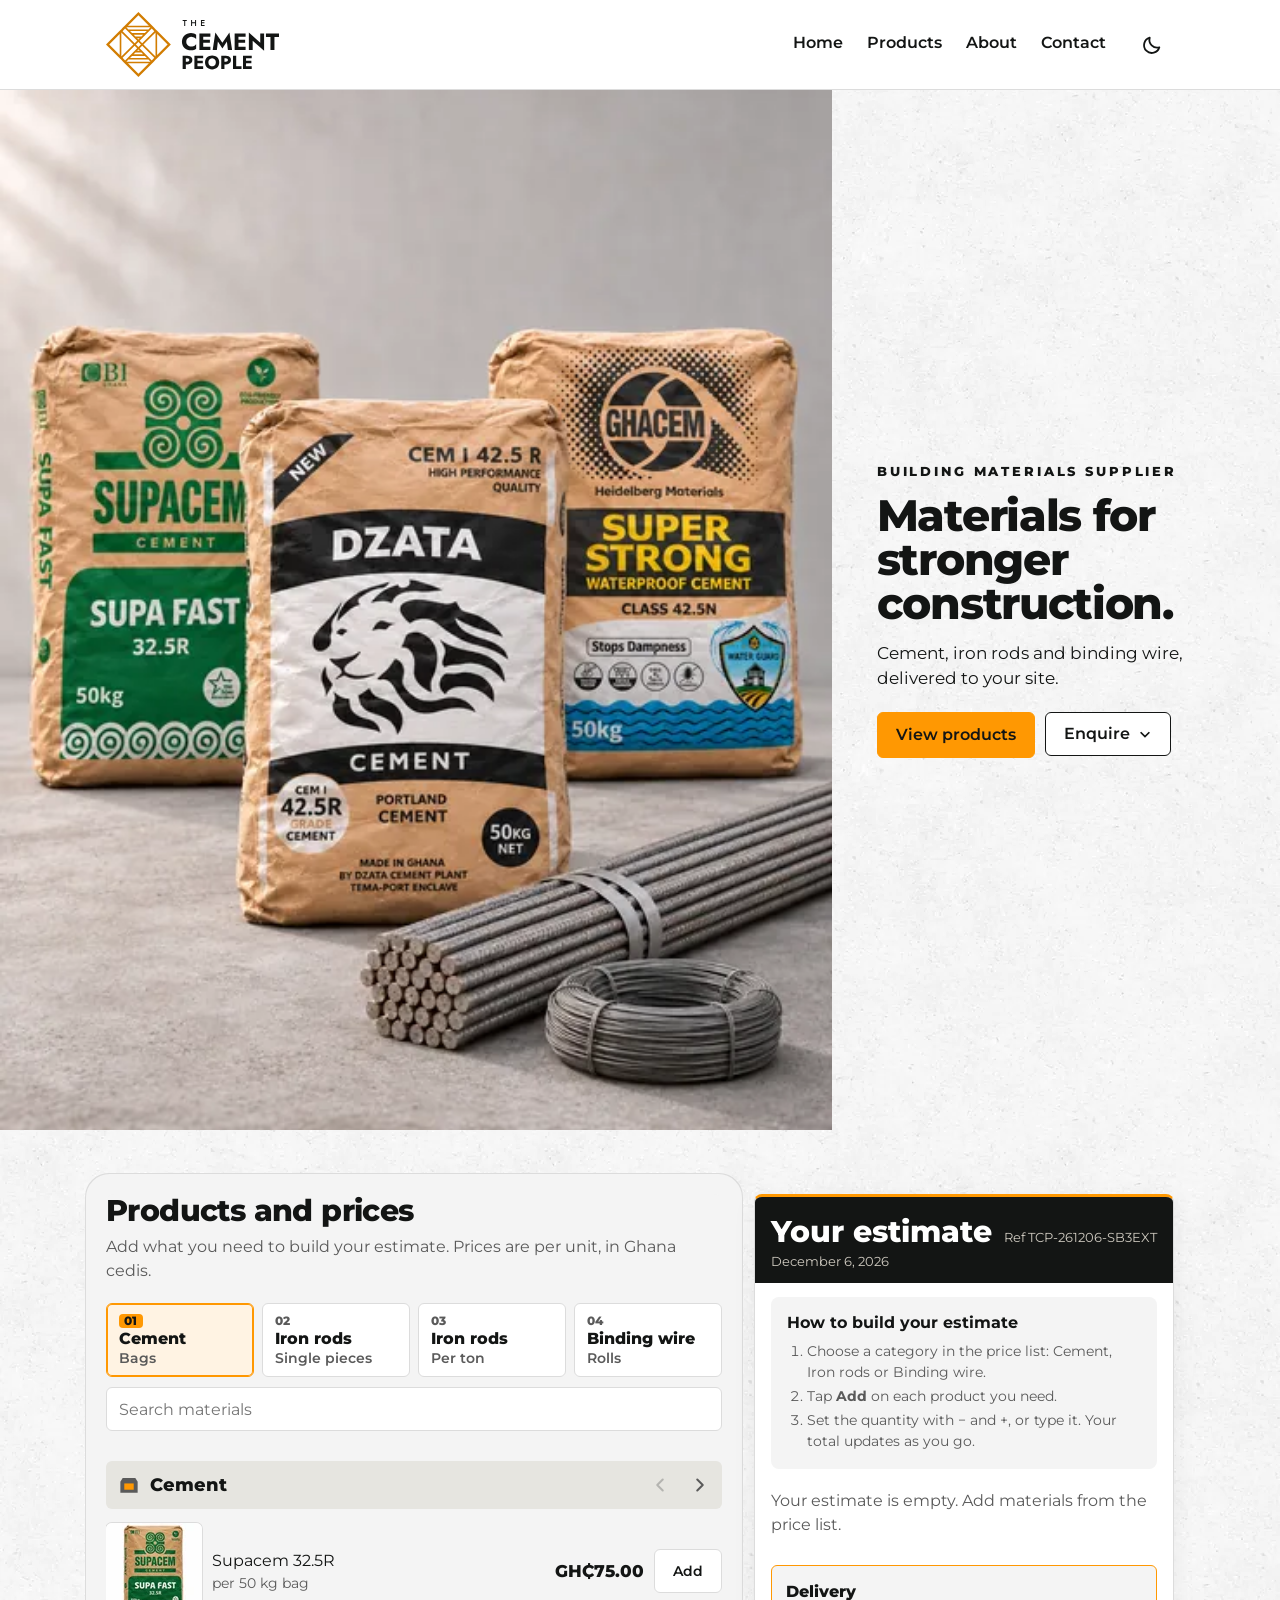
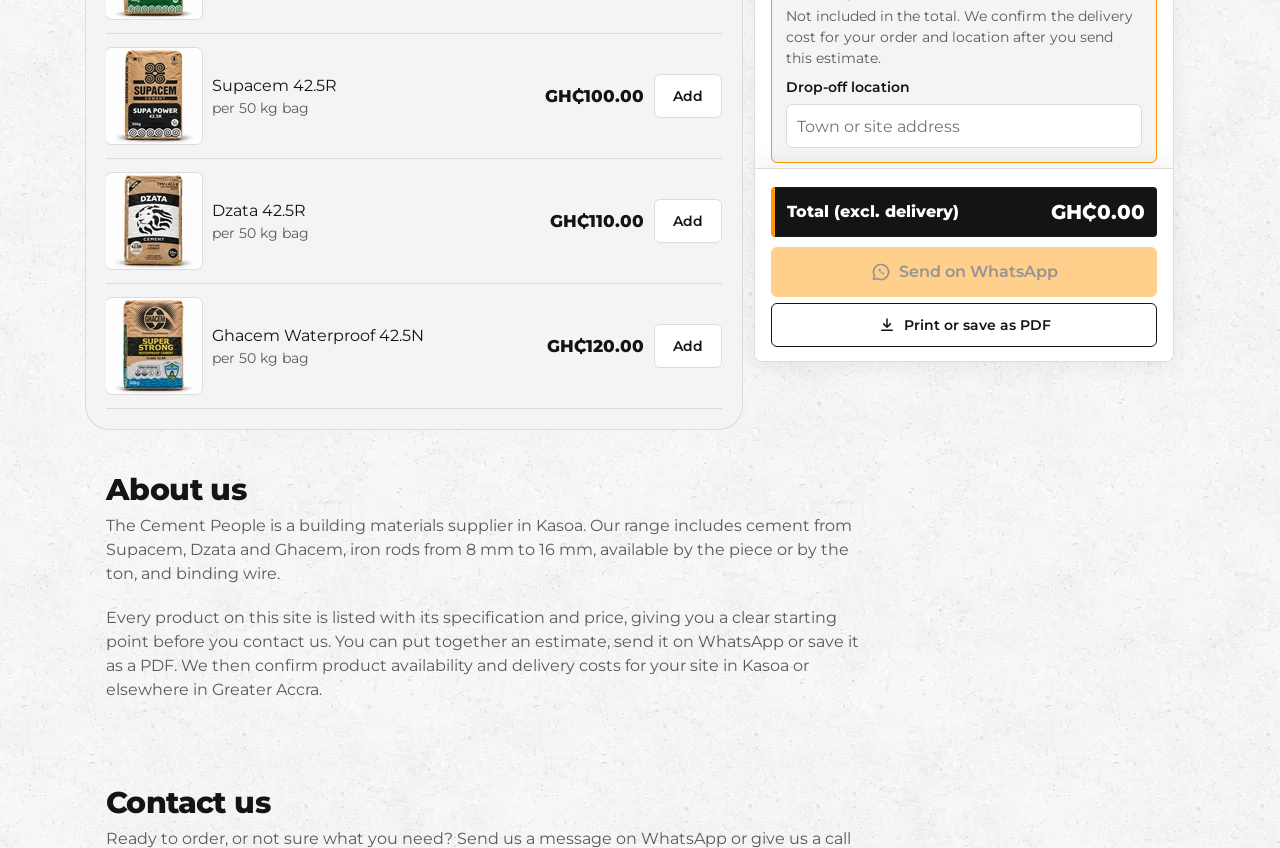
==== commit c781b3b8: "Preview: visual refinements + PDF refinements Co-Authored-By: Claude Opus 5.5 <noreply@anthropic.com" ====
--- a/index.html
+++ b/index.html
@@ -50,7 +50,7 @@
      files are fetched early so the headline and prices draw in the right font. -->
 <link rel="preload" href="/fonts/montserrat-latin-800-normal.woff2" as="font" type="font/woff2" crossorigin>
 <link rel="preload" href="/fonts/montserrat-latin-400-normal.woff2" as="font" type="font/woff2" crossorigin>
-<link rel="stylesheet" href="/_astro/index.C_RiGJQe.css"></head>
+<link rel="stylesheet" href="/_astro/index.Caz4u7JA.css"></head>
 <body>
 
 <header><div class="hin">
@@ -149,7 +149,7 @@
 
 <script type="application/json" id="tcp-data">{"currency":"GH₵","taxRate":0,"business":{"phone":"055 846 3468","whatsapp":"233558463468","town":"Kasoa, Ghana","website":"thecementpeople.com"},"products":[{"id":"c1","cat":"Cement","name":"Supacem 32.5R","unit":"50 kg bag","price":75,"img":"/images/products/supacem-32-5.webp","alt":"Supacem Supa Fast 32.5R bag, green and kraft brown"},{"id":"c2","cat":"Cement","name":"Supacem 42.5R","unit":"50 kg bag","price":100,"img":"/images/products/supacem-42-5.webp","alt":"Supacem Supa Power 42.5R bag, kraft brown with black panel"},{"id":"c3","cat":"Cement","name":"Dzata 42.5R","unit":"50 kg bag","price":110,"img":"/images/products/dzata-42-5.webp","alt":"Dzata 42.5R bag, kraft brown with black and white lion panel"},{"id":"c4","cat":"Cement","name":"Ghacem Waterproof 42.5N","unit":"50 kg bag","price":120,"img":"/images/products/ghacem-waterproof-42-5.webp","alt":"Ghacem Super Strong Waterproof 42.5N bag, black and yellow panel with blue waves"},{"id":"i1","cat":"Iron Rods (Single Piece)","name":"Iron rod 16 mm","unit":"30 ft rod","price":102,"size":"16 mm"},{"id":"i2","cat":"Iron Rods (Single Piece)","name":"Iron rod 14 mm","unit":"30 ft rod","price":75,"size":"14 mm"},{"id":"i3","cat":"Iron Rods (Single Piece)","name":"Iron rod 12 mm","unit":"30 ft rod","price":58,"size":"12 mm"},{"id":"i4","cat":"Iron Rods (Single Piece)","name":"Iron rod 11.5 mm","unit":"30 ft rod","price":48,"size":"11.5 mm"},{"id":"i5","cat":"Iron Rods (Single Piece)","name":"Iron rod 10 mm","unit":"30 ft rod","price":40,"size":"10 mm"},{"id":"i6","cat":"Iron Rods (Single Piece)","name":"Iron rod 8 mm","unit":"30 ft rod","price":25,"size":"8 mm"},{"id":"j1","cat":"Iron Rods (Per Ton)","name":"Iron rod 16 mm","unit":"ton","price":7000,"size":"16 mm"},{"id":"j2","cat":"Iron Rods (Per Ton)","name":"Iron rod 14 mm","unit":"ton","price":7000,"size":"14 mm"},{"id":"j3","cat":"Iron Rods (Per Ton)","name":"Iron rod 12 mm","unit":"ton","price":7000,"size":"12 mm"},{"id":"j4","cat":"Iron Rods (Per Ton)","name":"Iron rod 11.5 mm","unit":"ton","price":7000,"size":"11.5 mm"},{"id":"j5","cat":"Iron Rods (Per Ton)","name":"Iron rod 10 mm","unit":"ton","price":7000,"size":"10 mm"},{"id":"j6","cat":"Iron Rods (Per Ton)","name":"Iron rod 8 mm","unit":"ton","price":7000,"size":"8 mm"},{"id":"i8","cat":"Binding Wire","name":"Binding wire","unit":"roll","price":60,"img":"/images/products/binding-wire.webp","alt":"Coil of black annealed binding wire"}],"banners":{"rods":{"src":"/images/products/iron-rods-1086.webp","srcset":"/images/products/iron-rods-720.webp 720w, /images/products/iron-rods-1086.webp 1086w, /images/products/iron-rods-1440.webp 1440w","w":1086,"h":363}},"categoryInfo":{"Iron Rods (Single Piece)":{"banner":"rods","note":"Sold by the piece. Each rod is 30 ft long."},"Iron Rods (Per Ton)":{"banner":"rods","note":"Available in all listed sizes."}}}</script>
 
-<script src="/scripts/quote-engine.js?v=4c485f3a0a"></script>
+<script src="/scripts/quote-engine.js?v=922083d014"></script>
 
 </body>
 </html>
--- a/_astro/index.Caz4u7JA.css
+++ b/_astro/index.Caz4u7JA.css
@@ -0,0 +1 @@
+@font-face{font-family:Montserrat;font-style:normal;font-weight:400;font-display:swap;src:url(/fonts/montserrat-latin-400-normal.woff2)format("woff2");unicode-range:U+??,U+131,U+152-153,U+2BB-2BC,U+2C6,U+2DA,U+2DC,U+304,U+308,U+329,U+2000-206F,U+20AC,U+2122,U+2191,U+2193,U+2212,U+2215,U+FEFF,U+FFFD}@font-face{font-family:Montserrat;font-style:normal;font-weight:400;font-display:swap;src:url(/fonts/montserrat-latin-ext-400-normal.woff2)format("woff2");unicode-range:U+100-2BA,U+2BD-2C5,U+2C7-2CC,U+2CE-2D7,U+2DD-2FF,U+304,U+308,U+329,U+1D00-1DBF,U+1E00-1E9F,U+1EF2-1EFF,U+2020,U+20A0-20AB,U+20AD-20C0,U+2113,U+2C60-2C7F,U+A720-A7FF}@font-face{font-family:Montserrat;font-style:normal;font-weight:600;font-display:swap;src:url(/fonts/montserrat-latin-600-normal.woff2)format("woff2");unicode-range:U+??,U+131,U+152-153,U+2BB-2BC,U+2C6,U+2DA,U+2DC,U+304,U+308,U+329,U+2000-206F,U+20AC,U+2122,U+2191,U+2193,U+2212,U+2215,U+FEFF,U+FFFD}@font-face{font-family:Montserrat;font-style:normal;font-weight:600;font-display:swap;src:url(/fonts/montserrat-latin-ext-600-normal.woff2)format("woff2");unicode-range:U+100-2BA,U+2BD-2C5,U+2C7-2CC,U+2CE-2D7,U+2DD-2FF,U+304,U+308,U+329,U+1D00-1DBF,U+1E00-1E9F,U+1EF2-1EFF,U+2020,U+20A0-20AB,U+20AD-20C0,U+2113,U+2C60-2C7F,U+A720-A7FF}@font-face{font-family:Montserrat;font-style:normal;font-weight:800;font-display:swap;src:url(/fonts/montserrat-latin-800-normal.woff2)format("woff2");unicode-range:U+??,U+131,U+152-153,U+2BB-2BC,U+2C6,U+2DA,U+2DC,U+304,U+308,U+329,U+2000-206F,U+20AC,U+2122,U+2191,U+2193,U+2212,U+2215,U+FEFF,U+FFFD}@font-face{font-family:Montserrat;font-style:normal;font-weight:800;font-display:swap;src:url(/fonts/montserrat-latin-ext-800-normal.woff2)format("woff2");unicode-range:U+100-2BA,U+2BD-2C5,U+2C7-2CC,U+2CE-2D7,U+2DD-2FF,U+304,U+308,U+329,U+1D00-1DBF,U+1E00-1E9F,U+1EF2-1EFF,U+2020,U+20A0-20AB,U+20AD-20C0,U+2113,U+2C60-2C7F,U+A720-A7FF}@font-face{font-family:Montserrat;font-style:normal;font-weight:700;font-display:swap;src:url(/fonts/montserrat-latin-700-normal.woff2)format("woff2");unicode-range:U+??,U+131,U+152-153,U+2BB-2BC,U+2C6,U+2DA,U+2DC,U+304,U+308,U+329,U+2000-206F,U+20AC,U+2122,U+2191,U+2193,U+2212,U+2215,U+FEFF,U+FFFD}@font-face{font-family:Montserrat;font-style:normal;font-weight:700;font-display:swap;src:url(/fonts/montserrat-latin-ext-700-normal.woff2)format("woff2");unicode-range:U+100-2BA,U+2BD-2C5,U+2C7-2CC,U+2CE-2D7,U+2DD-2FF,U+304,U+308,U+329,U+1D00-1DBF,U+1E00-1E9F,U+1EF2-1EFF,U+2020,U+20A0-20AB,U+20AD-20C0,U+2113,U+2C60-2C7F,U+A720-A7FF}:root{--bg:#f4f4f4;--tex:url(/images/texture/concrete-neutral-25.webp);--card:#fff;--ink:#131514;--mute:#5a5a5a;--line:#dcdcdc;--y:#ff9802;--y-soft:#ffe3ba;--y-tint:#fff3e3;--sec-a:#ebebeb;--sec-a-body:#fff;--sec-b:#e0e0e0;--sec-b-body:#f7f7f7;--footer-text:#d9d9d6;--dark:#131514;--on-dark:#fff;--on-dark-mute:#cfcac0;--on-y:#131514;--thumb-bg:#fff;--panel:#f4f4f4;--pn-bg:#292d2b;--pn-ink:#fff;--pn-edge:transparent;--lno-bg:#ffb549;--lno-ink:#292d2b;--hsh:#e6e5e0;--sel:#f8f2ea;--fill:#f4f4f4;--field:#fff;--field-line:#dcdcdc;--tex-size:512px;--font:Montserrat,system-ui,-apple-system,"Segoe UI",Roboto,Arial,sans-serif;--t-display:clamp(32px,3.4vw,52px);--t-heading:30px;--t-sub:18px;--t-price:17px;--t-body:16px;--t-small:14px;--t-label:13px;--w-text:400;--w-label:600;--w-strong:800;--s1:4px;--s2:8px;--s3:12px;--s4:16px;--s5:24px;--s6:32px;--s7:48px;--s8:64px;--gap-section:var(--s8);--page:1100px;--measure:70ch;--r-control:6px;--r-panel:8px;--shadow:0 6px 24px #0000000f;--tap:44px}:root[data-theme=dark]{color-scheme:dark;--bg:#0d0f0e;--tex:url(/images/texture/concrete-dark.webp);--card:#262a28;--panel:#262a28;--fill:#363b38;--field:#2f3431;--field-line:#7a817d;--ink:#f3f4f2;--mute:#c6cac6;--line:#434a46;--y-soft:#5a3f12;--y-tint:#3d301a;--pn-bg:transparent;--pn-ink:var(--ink);--pn-edge:#8a8d8b;--hsh:#343936;--sel:#302b22;--sec-a:#363b38;--sec-a-body:#262a28;--sec-b:#3b403d;--sec-b-body:#2b2f2d;--dark:#070807;--shadow:0 6px 24px #0000008c}@media (width<=899px){:root{--t-display:clamp(34px,9.5vw,44px);--t-heading:24px;--t-sub:17px;--gap-section:40px}}:root{color-scheme:light dark;box-sizing:border-box;padding-top:env(safe-area-inset-top,0px);padding-bottom:env(safe-area-inset-bottom,0px)}*,:before,:after{box-sizing:inherit}html{scroll-behavior:smooth;scroll-padding-top:calc(env(safe-area-inset-top,0px) + 76px)}@media (prefers-reduced-motion:reduce){html{scroll-behavior:auto}}body{background:var(--bg) var(--tex) 0 0/var(--tex-size) var(--tex-size);color:var(--ink);font-family:var(--font);font-size:var(--t-body);margin:0;line-height:1.5}body:before{content:"";height:env(safe-area-inset-top,0px);background:var(--card);z-index:10;position:fixed;inset:0 0 auto}button,input,select{font-family:inherit}:focus-visible{outline:3px solid var(--ink);outline-offset:2px}h1{letter-spacing:-.025em;margin:6px 0 10px;font-size:clamp(28px,6vw,42px);font-weight:800;line-height:1.05}h2{align-items:center;gap:10px;margin:26px 0 2px;font-size:17px;font-weight:800;display:flex}.mute{color:var(--mute)}.vh{clip:rect(0 0 0 0);white-space:nowrap;border:0;width:1px;height:1px;margin:-1px;padding:0;position:absolute;overflow:hidden}.lead{color:var(--mute);max-width:52ch;margin:0}.cta,.bar button{justify-content:center;align-items:center;gap:var(--s2);min-height:var(--tap);background:var(--y);color:var(--on-y);border:1px solid var(--y);border-radius:var(--r-control);font-weight:var(--w-label);cursor:pointer;text-decoration:none;display:inline-flex}.btn2{justify-content:center;align-items:center;gap:var(--s2);min-height:var(--tap);background:var(--field);color:var(--ink);border:1px solid var(--ink);border-radius:var(--r-control);font-weight:var(--w-label);text-decoration:none;display:inline-flex}.cta:hover,.bar button:hover{border-color:var(--ink)}.btn2:hover{background:var(--fill)}header{top:env(safe-area-inset-top,0px);z-index:11;background:var(--card);color:var(--ink);border-bottom:1px solid var(--line);position:sticky}.hin{max-width:var(--page);padding:var(--s3) var(--s4);align-items:center;gap:var(--s3);margin:0 auto;display:flex}.brand{color:inherit;align-items:center;gap:10px;margin-right:auto;text-decoration:none;display:flex}.brand picture,.brand img{display:block}.brand img{width:auto;height:65px}@media (width<=899px){.brand img{height:44px}}@media (width<=359px){.brand img{height:36px}}nav{align-items:center;gap:var(--s5);display:flex}nav a{min-height:var(--tap);color:var(--ink);font-weight:var(--w-label);font-size:var(--t-body);border-bottom:3px solid #0000;align-items:center;text-decoration:none;display:inline-flex}nav a:hover{border-bottom-color:var(--y)}#menu{min-width:var(--tap);min-height:var(--tap);color:var(--ink);padding:var(--s2);cursor:pointer;background:0 0;border:0;display:none}#menu svg{width:28px;height:28px;display:block}.nav-scrim{z-index:10;background:#0a0b0a8c;position:fixed;inset:0}.nav-scrim[hidden],.brand .lg-d,:root[data-theme=dark] .brand .lg-l{display:none}:root[data-theme=dark] .brand .lg-d{display:block}.theme{min-width:var(--tap);min-height:var(--tap);border-radius:var(--r-control);color:var(--ink);font:inherit;font-weight:var(--w-label);cursor:pointer;background:0 0;border:0;justify-content:center;align-items:center;gap:10px;padding:0;display:inline-flex}.theme:hover{background:var(--fill)}.theme svg{flex:none;width:22px;height:22px}.theme .sun,:root[data-theme=dark] .theme .moon{display:none}:root[data-theme=dark] .row .nm,:root[data-theme=dark] .ln .nm{font-weight:var(--w-label)}:root[data-theme=dark] ::placeholder{color:#9ea39f;opacity:1}:root[data-theme=dark] :focus-visible{outline:2px solid var(--y);outline-offset:2px}:root[data-theme=dark] .theme .sun{display:block}.theme .tl{clip:rect(0 0 0 0);white-space:nowrap;width:1px;height:1px;position:absolute;overflow:hidden}.theme .sw{display:none}.hero{flex-direction:column;display:flex}.hpic{order:2;margin-top:-22vw;display:block}@media (width<=899px){:root[data-theme=dark] .hpic{margin-top:var(--s5)}}.hpic img{width:100%;height:auto;display:block;-webkit-mask-image:linear-gradient(#0000,#000 22% 90%,#0000);mask-image:linear-gradient(#0000,#000 22% 90%,#0000)}.htx{z-index:1;text-align:left;order:1;padding:30px 20px 0;position:relative}.kick{font-size:var(--t-label);font-weight:var(--w-strong);letter-spacing:.22em;text-transform:uppercase;margin:0}.htx h1{font-size:var(--t-display);letter-spacing:-.03em;margin:var(--s3) 0 0;max-width:none;line-height:1.02}.htx .lead{color:var(--ink);font-size:var(--t-body);max-width:30ch;margin:14px 0 20px}.ctas{flex-wrap:wrap;justify-content:flex-start;gap:10px;display:flex}.ctas a,.ctas .enq-btn{font-size:var(--t-body);padding:10px 18px}@media (width<=359px){.ctas{flex-direction:column}.ctas .enq,.ctas .enq-btn{width:100%}}@media (width>=900px){.hero{grid-template-columns:65fr 35fr;display:grid}.hpic{order:0;margin:0}.hpic img{-webkit-mask-image:none;mask-image:none}.htx{order:0;align-self:center;padding:40px clamp(24px,3.5vw,56px)}.htx .lead{font-size:var(--t-price)}}@media (width>=900px) and (width<=1199px){.htx{padding-inline:var(--s5)}.ctas{gap:var(--s2)}.ctas a,.ctas .enq-btn{padding-inline:var(--s3)}}@media (width>=900px) and (width<=1023px){.htx{padding-inline:var(--s4)}}.enq{display:inline-block;position:relative}.enq-btn{cursor:pointer;font-family:inherit}.enq-btn .chev{flex:none;width:14px;height:14px;transition:transform .15s}.enq-btn[aria-expanded=true] .chev{transform:rotate(180deg)}.cta.big{padding:var(--s3) 22px;font-size:var(--t-body)}.enq-menu{z-index:20;background:var(--card);border:1px solid var(--line);border-radius:var(--r-panel);min-width:270px;padding:6px;position:absolute;top:calc(100% + 6px);left:0;box-shadow:0 10px 30px #00000024}.enq-menu[hidden]{display:none}.enq-menu a{align-items:center;gap:var(--s3);min-height:52px;padding:var(--s2) var(--s3);border-radius:var(--r-control);color:var(--ink);font-weight:var(--w-label);text-decoration:none;display:flex}.enq-menu a:hover,.enq-menu a:focus-visible{background:var(--fill)}.cphone{margin:var(--s4) 0 var(--s3);flex-direction:column;gap:2px;display:flex}.cphone span{font-size:var(--t-label);font-weight:var(--w-strong);letter-spacing:.08em;text-transform:uppercase;color:var(--mute)}.cphone a{font-size:clamp(26px,5vw,34px);font-weight:var(--w-strong);color:var(--ink);letter-spacing:-.01em;text-decoration:none}.cphone a:hover{text-decoration:underline}#contact .cdetails{margin-top:var(--s5)}.enq-menu a svg{flex:none;width:22px;height:22px}.enq-menu small{font-weight:var(--w-text);font-size:var(--t-small);color:var(--mute);display:block}.enq-menu .grab{display:none}.enq-scrim{z-index:29;background:#13151459;position:fixed;inset:0}.enq-scrim[hidden]{display:none}@media (width<=599px){.enq-menu{z-index:31;padding:10px var(--s3) calc(14px + env(safe-area-inset-bottom,0px));border-radius:14px 14px 0 0;position:fixed;inset:auto 0 0}.enq-menu .grab{background:var(--line);width:40px;height:4px;margin:2px auto var(--s2);border-radius:2px;display:block}}main{max-width:var(--page);padding:var(--gap-section) var(--s4) 0;gap:var(--s5);margin:0 auto;display:grid}.sec{padding:var(--gap-section) var(--s4) 0}.wrap{max-width:calc(var(--page) - 2*var(--s4));margin:0 auto}.wrap p{max-width:var(--measure);font-size:var(--t-body);color:var(--mute);margin:0 0 20px}.wrap a:not(.wa){color:var(--ink);font-weight:var(--w-label)}.st{font-size:var(--t-heading);letter-spacing:-.02em;line-height:1.1;font-weight:var(--w-strong);margin:0 0 var(--s2);border:0;padding:0;display:block}.st:before{display:none}#catalog{background:var(--panel);border-radius:var(--r-panel);min-width:0;box-shadow:0 0 0 20px var(--panel),0 0 0 21px var(--line)}@media (width<=899px){#catalog{box-shadow:0 0 0 16px var(--panel);border-radius:0}}#catalog>.lead{margin:0 0 6px}.tools{gap:10px;margin:20px 0 6px;display:grid}input[type=search]{width:100%;min-height:var(--tap);padding:10px var(--s3);font-size:var(--t-body);border:1px solid var(--field-line);border-radius:var(--r-control);background:var(--field);color:var(--ink)}.tabs{gap:var(--s2);grid-template-columns:repeat(4,minmax(0,1fr));display:grid}.tabs button{text-align:left;background:var(--field);border:1px solid var(--field-line);border-radius:var(--r-control);min-height:64px;color:var(--ink);font:inherit;cursor:pointer;flex-direction:column;justify-content:center;align-items:flex-start;gap:1px;padding:10px 12px;line-height:1.2;display:flex}.tabs button:hover{border-color:var(--ink)}.tabs .tno{font-size:12px;font-weight:var(--w-strong);color:var(--mute);letter-spacing:.04em}.tabs b{font-size:var(--t-body);font-weight:var(--w-strong)}.tabs small{font-size:var(--t-small);font-weight:var(--w-label);color:var(--mute)}.tabs button[aria-pressed=true]{background:var(--y-tint);border-color:var(--y);box-shadow:inset 0 0 0 1px var(--y)}.tabs button[aria-pressed=true] .tno{color:var(--on-y);background:var(--y);border-radius:4px;padding:0 5px}@media (width<=599px){.tabs{grid-template-columns:1fr 1fr}.tabs button{min-height:68px}}#list{touch-action:auto}#list.snap{scroll-snap-type:x mandatory;scrollbar-width:none;overscroll-behavior-x:contain;align-items:flex-start;transition:height .28s;display:flex;overflow:auto hidden}#list.snap::-webkit-scrollbar{display:none}#list.snap .slide{scroll-snap-align:start;scroll-snap-stop:always;flex:0 0 100%;min-width:0}@keyframes inl{0%{opacity:0;transform:translate(28px)}to{opacity:1;transform:none}}@keyframes inr{0%{opacity:0;transform:translate(-28px)}to{opacity:1;transform:none}}#list.in-l{animation:.25s ease-out inl}#list.in-r{animation:.25s ease-out inr}@media (prefers-reduced-motion:reduce){#list.snap{transition:none}#list.in-l,#list.in-r{animation:none}}#list h3{font-size:var(--t-sub);font-weight:var(--w-strong);border-bottom:1px solid var(--line);align-items:center;gap:10px;margin:30px 0 0;padding-bottom:10px;display:flex}#list h3 svg{width:22px;height:22px;color:var(--mute);flex:none}#list h4{font-size:var(--t-small);font-weight:var(--w-label);color:var(--mute);margin:22px 0 2px}#list .cat-note{margin:var(--s2) 0 0;font-size:var(--t-small);color:var(--mute)}#list .cat-price{margin:var(--s2) 0 0;font-size:var(--t-body);color:var(--ink)}#list .cat-price b{font-size:var(--t-price);font-weight:var(--w-strong)}.banner{aspect-ratio:3;object-fit:cover;background:var(--card);border:1px solid var(--line);border-radius:var(--r-panel);width:100%;min-width:0;max-width:100%;height:auto;margin:var(--s5) 0 0;display:block}section.nobanner .banner{display:none}.row{border-bottom:1px solid var(--line);grid-template-columns:minmax(0,1fr) auto auto;align-items:center;gap:10px;padding:14px 0;display:grid}.row.has-img{grid-template-columns:96px minmax(0,1fr) auto auto}.thumb{object-fit:contain;background:var(--thumb-bg);width:96px;height:96px;box-shadow:0 0 0 1px var(--line);border-radius:var(--r-control);border:0;display:block}.nm{font-size:var(--t-body);font-weight:var(--w-text)}.nm small{font-weight:var(--w-text);font-size:var(--t-small);color:var(--mute);display:block}.nm .rn{flex-wrap:wrap;align-items:center;gap:10px;display:inline-flex}.nm .sz{text-align:center;background:var(--dark);min-width:76px;color:var(--on-dark);font-weight:var(--w-strong);font-size:var(--t-price);border-radius:var(--r-control);letter-spacing:.01em;order:-1;padding:9px 10px;line-height:1;display:inline-block}.pr{font-weight:var(--w-strong);font-size:var(--t-price);text-align:right;position:relative}.buy{display:contents}.add{min-height:var(--tap);padding:var(--s2) 18px;background:var(--field);color:var(--ink);border:1px solid var(--field-line);border-radius:var(--r-control);font-size:var(--t-small);font-weight:var(--w-label);cursor:pointer}.add:hover,.add:focus-visible{background:var(--y-soft);border-color:var(--y)}.row.in{background:var(--sel);box-shadow:inset 4px 0 0 var(--y);border-radius:var(--r-control);padding-inline:var(--s3)}.row.in .nm:before{content:"✓ In your estimate";font-size:12px;font-weight:var(--w-strong);letter-spacing:.02em;margin-bottom:2px;display:block}.step{border:1px solid var(--field-line);border-radius:var(--r-control);justify-self:start;display:inline-flex;overflow:hidden}.step button{width:40px;min-height:var(--tap);background:var(--fill);color:var(--ink);font-size:var(--t-sub);font-weight:var(--w-label);cursor:pointer;border:0}.step input{width:72px;min-height:var(--tap);text-align:center;border:0;border-inline:1px solid var(--field-line);background:var(--field);color:var(--ink);font-size:var(--t-body);font-weight:var(--w-label);-moz-appearance:textfield;border-radius:0;padding:0 2px}.qty{align-items:center;gap:var(--s2);white-space:nowrap;justify-self:start;display:inline-flex}.qty .u{font-size:var(--t-small);color:var(--mute);flex:none}.step input::-webkit-outer-spin-button,.step input::-webkit-inner-spin-button{-webkit-appearance:none;margin:0}.docket{background:var(--card);border:1px solid var(--line);border-radius:var(--r-panel);box-shadow:var(--shadow);flex-direction:column;display:flex;overflow:hidden}.dh{justify-content:space-between;align-items:center;gap:var(--s3);background:var(--dark);color:var(--on-dark);padding:14px var(--s4) 2px;display:flex}.dh b{font-size:var(--t-sub);font-weight:var(--w-strong)}.dh span{font-size:var(--t-label);color:var(--on-dark-mute)}.dm{background:var(--dark);color:var(--on-dark-mute);padding:0 var(--s4) var(--s3);font-size:var(--t-label)}.etools{justify-content:space-between;align-items:center;gap:var(--s2);padding:var(--s1) var(--s4);border-bottom:1px solid var(--line);flex:none;display:flex}.etools[hidden]{display:none}.etool{min-height:var(--tap);color:var(--ink);font-size:var(--t-small);font-weight:var(--w-label);text-underline-offset:3px;cursor:pointer;background:0 0;border:0;align-items:center;gap:6px;padding:0 2px;text-decoration:underline;display:inline-flex}.etool svg{flex:none;width:18px;height:18px}.etool{white-space:nowrap}@media (width<=399px){.etools{padding-inline:var(--s3)}.etool{font-size:var(--t-label);gap:4px}.etool svg{width:16px;height:16px}}#clear{color:var(--mute);margin-left:auto}.dh #ref{margin-left:auto}.xclose,#full .i-back,#est.full #full .i-open{display:none}#est.full #full .i-back{display:block}#est.full .xclose{border-radius:var(--r-control);width:40px;height:40px;color:var(--on-dark);cursor:pointer;background:0 0;border:0;justify-content:center;align-items:center;margin:-6px -8px -6px 4px;display:inline-flex}#est.full .xclose:hover{background:#ffffff1f}.xclose svg{width:22px;height:22px}.eask{align-items:center;gap:var(--s2);margin:var(--s2) var(--s4);padding:10px var(--s3);background:var(--fill);border-radius:var(--r-control);font-size:var(--t-small);flex-wrap:wrap;flex:none;display:flex}.eask[hidden]{display:none}.eask b{flex:100%}.eask button{min-height:var(--tap);padding:0 var(--s4);border:1px solid var(--ink);border-radius:var(--r-control);background:var(--card);color:var(--ink);font-size:var(--t-small);font-weight:var(--w-label);cursor:pointer}.eask .yes{background:var(--ink);color:var(--card)}.escroll{padding:0 var(--s4)}#glance:empty{display:none}#glance{padding:14px 0 var(--s1)}#glance h3{margin:0 0 var(--s2);font-size:var(--t-label);font-weight:var(--w-strong);letter-spacing:.08em;text-transform:uppercase;color:var(--mute)}#glance h3:after{content:"";background:var(--y);width:32px;height:3px;margin-top:6px;display:block}#glance .tiles{gap:var(--s2);grid-template-columns:1fr 1fr;display:grid}#glance .tiles div{background:var(--fill);border-radius:var(--r-control);font-size:var(--t-small);color:var(--mute);padding:7px 10px;line-height:1.3}#glance .tiles b{font-size:var(--t-price);font-weight:var(--w-strong);color:var(--ink);margin-right:2px}.estart{background:var(--fill);border-radius:var(--r-panel);padding:14px var(--s4);margin:14px 0 var(--s1)}.estart[hidden]{display:none}.estart>b{margin-bottom:6px;display:block}.estart ol{font-size:var(--t-small);color:var(--mute);margin:0;padding-left:20px}.estart li{margin-bottom:3px}#lines{padding:0}.es{border-top:2px solid var(--y);margin:18px 0}.esh{z-index:2;background:var(--card);width:100%;color:var(--ink);text-align:left;font:inherit;cursor:pointer;border:0;grid-template-columns:16px auto minmax(0,1fr) auto;align-items:center;gap:10px;padding:10px 0;display:grid;position:sticky;top:0}.es:not(.shut) .esh{border-bottom:1px solid var(--line)}.es:not(.shut) .enm span,.es:not(.shut) .esx{display:none}.esh .chev{width:16px;height:16px;transition:transform .15s}.es.shut .esh .chev{transform:rotate(-90deg)}.eno{background:var(--y);color:var(--on-y);font-size:12px;font-weight:var(--w-strong);border-radius:4px;padding:2px 6px}.enm{flex-direction:column;min-width:0;line-height:1.25;display:flex}.enm b{font-size:var(--t-body);font-weight:var(--w-strong);text-transform:uppercase;letter-spacing:.05em}.enm span{font-size:var(--t-small);color:var(--mute)}.esx{font-size:var(--t-body);font-weight:var(--w-strong);white-space:nowrap}.esb{padding:0}.es.shut .esb{display:none}.esub{margin:var(--s3) 0 0;padding-bottom:var(--s1);border-bottom:1px solid var(--line);font-size:var(--t-label);font-weight:var(--w-strong);letter-spacing:.06em;text-transform:uppercase;justify-content:space-between;gap:10px;display:flex}.esub span{letter-spacing:0;text-transform:none;font-weight:var(--w-label);color:var(--mute)}.est{font-size:var(--t-small);font-weight:var(--w-label);color:var(--mute);justify-content:space-between;gap:10px;padding:10px 0;display:flex}.est b{font-weight:var(--w-strong);white-space:nowrap;color:var(--ink)}.est.all{border-top:1px solid var(--line)}.ln{align-items:center;gap:var(--s1) var(--s3);padding:var(--s3) 0;border-bottom:1px solid var(--line);flex-wrap:wrap;display:flex}.ln .nm{min-width:0;font-weight:var(--w-label);flex:100%;line-height:1.3}.ln .nm small{margin-top:2px}.ln .amt{text-align:right;font-weight:var(--w-strong);font-size:var(--t-price);white-space:nowrap;margin-left:auto}@media (width<=599px){.escroll{padding:0 12px}.esb{padding:0 10px}.ln .amt{font-size:17px}}.empty{padding:var(--s4) 0;margin:0}.empty .undo{color:var(--ink);font-weight:var(--w-label);padding:var(--s2) var(--s3)}.edeliv{margin:var(--s3) 0 0;background:var(--fill);border-radius:var(--r-control);border:1px solid var(--y);padding:14px}.edeliv h3{font-size:var(--t-body);font-weight:var(--w-strong);margin:0 0 2px}.edeliv p{margin:0 0 var(--s2);font-size:var(--t-small);color:var(--mute)}.dl{font-weight:var(--w-label);font-size:var(--t-small);display:block}#loc{width:100%;min-height:var(--tap);font-size:var(--t-body);border:1px solid var(--field-line);border-radius:var(--r-control);background:var(--field);color:var(--ink);margin-top:6px;padding:10px;display:block}.fine{padding:var(--s3) 0 var(--s4);font-size:var(--t-label);color:var(--mute);margin:0}.efoot{background:var(--card);border-top:1px solid var(--line);padding:10px var(--s4) 14px;flex:none;box-shadow:0 -8px 18px #0000000d}.tot{padding:0}.tot div{justify-content:space-between;align-items:baseline;gap:var(--s4);font-size:var(--t-small);padding:2px 0;display:flex}.tot div span:first-child{min-width:0}.tot div span:last-child{text-align:right;white-space:nowrap;flex:none}.tot .tbc{color:var(--mute)}.tot .gt{column-gap:var(--s3);border-top:1px solid var(--line);margin-top:var(--s1);padding-top:var(--s2);font-size:var(--t-body);font-weight:var(--w-strong);flex-wrap:wrap}.tot .gt span:first-child{white-space:nowrap;flex:none}.tot .gt span:last-child{margin-left:auto;font-size:19px}@media (width<=399px){.efoot{padding-inline:var(--s3)}.tot .gt{font-size:var(--t-small)}.tot .gt span:last-child{font-size:18px}.tot .gt.lg{font-size:var(--t-label)}.tot .gt.lg span:last-child{font-size:16px}}.acts{gap:6px;padding:10px 0 0;display:grid}.acts .cta{width:100%;min-height:48px;padding:var(--s3);font-size:var(--t-body);text-align:center}.acts .btn2{width:100%;font-size:var(--t-small);cursor:pointer}#send svg{flex:none;width:20px;height:20px}#print svg{flex:none;width:18px;height:18px}#send.off{opacity:.45;pointer-events:none}.ghost{min-height:var(--tap);color:var(--mute);padding:var(--s2);font-size:var(--t-small);cursor:pointer;background:0 0;border:0;text-decoration:underline}.dclose{display:none}.dclose svg{flex:none;width:20px;height:20px}.escrim{z-index:39;background:#13151473;position:fixed;inset:0}.escrim[hidden]{display:none}@media (width>=900px){main{align-items:start;gap:var(--s6);grid-template-columns:minmax(0,1fr) 380px}@media (width>=1100px){main{grid-template-columns:minmax(0,1fr) 420px}}.docket{top:calc(env(safe-area-inset-top,0px) + 108px);max-height:calc(100vh - 132px);position:sticky}.escroll{overscroll-behavior:contain;flex:auto;min-height:0;overflow-y:auto}#est.full{z-index:40;width:min(860px,94vw);max-height:92vh;position:fixed;top:4vh;left:50%;transform:translate(-50%);box-shadow:0 20px 60px #0000004d}#est.full #glance .tiles{grid-template-columns:repeat(4,1fr)}#est.full .ln{grid-template-columns:minmax(0,1fr) auto 150px;align-items:center;display:grid}#est.full .ln .nm{grid-column:1}#est.full .acts{grid-template-columns:1fr 280px}#est:not(.full) .step button{width:36px}#est:not(.full) .step input{width:64px}@media (width<=1099px){#est:not(.full) .step button{width:32px}#est:not(.full) .step input{width:60px}#est:not(.full) .ln{column-gap:10px}}}@media (width<=899px){#est.open{z-index:30;height:100dvh;box-shadow:none;padding-top:env(safe-area-inset-top,0px);border:0;border-radius:0;position:fixed;inset:0}#est.open .escroll{overscroll-behavior:contain;flex:auto;min-height:0;overflow-y:auto}#est.open .efoot{padding-bottom:calc(14px + env(safe-area-inset-bottom,0px))}#est.open{grid-template-rows:auto auto auto auto minmax(0,1fr) auto;grid-template-columns:minmax(0,1fr) auto;display:grid}#est.open>*{grid-column:1/-1}#est.open .dclose{grid-row:1}#est.open .dh{grid-row:2}#est.open .dm{grid-area:3/1}#est.open .etools{background:var(--dark);padding:0 var(--s4) 4px 0;border:0;grid-area:3/2;align-self:stretch;align-items:flex-start}#est.open .etool{color:var(--on-dark-mute);min-height:32px}#est.open .eask{grid-row:4}#est.open .escroll{grid-row:5}#est.open .efoot{grid-row:6;padding-top:8px}#est.open .tdl{display:none}#est.open .tot .gt{border-top:0;margin-top:0;padding-top:0}#est.open #full{display:none}#est.open .dclose{width:100%;min-height:var(--tap);text-align:left;padding:var(--s3) var(--s4);background:var(--card);border:0;border-bottom:1px solid var(--line);color:var(--ink);font-size:var(--t-body);font-weight:var(--w-label);cursor:pointer;flex:none;align-items:center;gap:10px;display:flex}}.bar{z-index:12;background:var(--dark);color:var(--on-dark);border-top:4px solid var(--y);padding:var(--s3) var(--s4) calc(12px + env(safe-area-inset-bottom,0px));justify-content:space-between;align-items:center;gap:var(--s3);display:none;position:fixed;bottom:0;left:0;right:0}.bar.on{display:flex}.bar{transition:transform .2s,visibility .2s}.bar.on.away{visibility:hidden;transform:translateY(100%)}@media (prefers-reduced-motion:reduce){.bar{transition:none}}.bar b{line-height:1.15;font-weight:var(--w-strong);font-size:var(--t-sub);flex-direction:column;display:flex}.bar b small{font-size:var(--t-label);font-weight:var(--w-label);color:var(--on-dark-mute);white-space:nowrap}@media (width<=379px){.bar .bl{display:none}}.bar button{padding:var(--s3) 18px;font-size:var(--t-body);white-space:nowrap}@media (width>=900px){.bar,.bar.on{display:none}}.foot{margin-top:var(--gap-section);background:var(--dark);color:var(--footer-text);border-top:4px solid var(--y);padding:var(--s5) var(--s4) 110px}.foot div{max-width:var(--page);flex-direction:column;align-items:flex-start;gap:14px;margin:0 auto;display:flex}.flogo{width:auto;max-width:100%;height:64px;display:block}@media (width<=599px){.flogo{height:56px}}.foot p{font-size:var(--t-small);margin:0}@media (width>=900px){.foot{padding-bottom:28px}}@media (width<=819px){nav{background:var(--card);border-bottom:1px solid var(--line);padding:6px var(--s4) var(--s3);flex-direction:column;align-items:stretch;gap:0;display:none;position:absolute;top:100%;left:0;right:0}nav.open{display:flex;box-shadow:0 12px 24px #00000040}nav a{padding:var(--s3) 0;border-bottom:1px solid var(--line)}.theme{width:100%;padding:var(--s3) 0;font-size:var(--t-body);border-radius:0;justify-content:flex-start}.theme:hover{background:0 0}.theme .tl{clip:auto;width:auto;height:auto;position:static;overflow:visible}.theme .sw{background:var(--line);border-radius:12px;width:40px;height:24px;margin-left:auto;transition:background .15s;display:block;position:relative}.theme .sw:after{content:"";background:var(--card);border-radius:50%;width:18px;height:18px;transition:transform .15s;position:absolute;top:3px;left:3px;box-shadow:0 1px 2px #0000004d}.theme[aria-pressed=true] .sw{background:var(--y)}.theme[aria-pressed=true] .sw:after{transform:translate(16px)}#menu{display:block}}@media (width<=560px){.row{grid-template-columns:minmax(0,1fr) auto}.row .nm{grid-column:1/-1}.row .pr{text-align:left}.row.one .nm{grid-column:1}.row.one .pr{grid-area:1/1}.row.has-img{grid-template-columns:80px minmax(0,1fr) auto}.row.has-img .thumb{grid-row:span 2;align-self:start;width:80px;height:80px}.row.has-img .nm{grid-column:2/-1}.row.has-img:not(.one) .buy{justify-content:space-between;align-items:center;gap:var(--s2) 10px;flex-wrap:wrap;grid-column:2/-1;min-width:0;display:flex}.row.has-img:not(.one) .buy .pr{white-space:nowrap}.row.has-img:not(.one) .buy>:last-child{margin-left:auto}.banner{margin-top:18px}}@media print{:root:not([data-theme=light]),:root[data-theme=dark]{--ink:#111;--bg:#fff;--card:#fff;--line:#ccc;--mute:#555;color-scheme:light}#catalog,.noprint,.bar,body:before{display:none!important}header{-webkit-print-color-adjust:exact;print-color-adjust:exact;position:static}main{padding:16px;display:block}.docket{border:1px solid #000;position:static}.dh{-webkit-print-color-adjust:exact;print-color-adjust:exact}.step{border:0}.step button{display:none}.step input{text-align:left;border:0;width:auto;padding:0}#loc{border:0;padding:0}#loc::placeholder{color:#0000}body{font-size:15px}.hero,#about,#contact,.foot,nav,.enq,#menu{display:none!important}#est{display:block!important;position:static!important;overflow:visible!important}.dclose{display:none!important}}@media screen{#est:not(.full):not(.open){border-top:3px solid var(--y)}#est:not(.full):not(.open) .dh{flex-wrap:wrap;align-items:baseline;row-gap:2px;padding-top:18px}#est:not(.full):not(.open) .dh b{font-size:var(--t-heading);white-space:nowrap;line-height:1.15}#est:not(.full):not(.open) .dh #ref{white-space:nowrap;margin-left:0}#est:not(.full) #full{border:1.5px solid var(--y);border-radius:var(--r-control);min-height:40px;padding:0 12px;text-decoration:none}.est{background:var(--fill);border-radius:6px;margin-top:8px;padding:9px 12px}.est+.est{margin-top:4px}.est.all{border-top:0}.est b{font-size:var(--t-body)}.esb>.est:last-child{margin-bottom:var(--s3)}@media (width<=599px){.escroll{padding:0 8px}.esb{padding:0}#est .ln .qty{gap:5px}#est:not(.full) .ln{column-gap:6px}#est:not(.full) .step input{width:46px}#est:not(.full) .step input[data-w=m]{width:56px}#est:not(.full) .step input[data-w=l]{width:66px}}.ln .pn{background:var(--pn-bg);color:var(--pn-ink);border-radius:5px;padding:3px 8px;font-weight:600;line-height:1.3;display:inline-block}.ln .nm small{padding-left:8px}.tot .gt{margin-top:var(--s2);border:0;border-left:4px solid var(--y);background:var(--dark);color:var(--on-dark);border-radius:4px;align-items:center;padding:10px 12px}.tot .gt span:last-child{font-size:20px}#est.open .tot .gt{margin-top:0;padding:5px 12px}#est.open .efoot{padding-top:6px}@media (width<=399px){.tot .gt{column-gap:8px;padding-inline:8px}#est:not(.open):not(.full) .efoot{padding-inline:8px}.tot .gt span:first-child{font-size:13px}.tot .gt span:last-child{font-size:18px}.tot .gt.lg span:last-child{font-size:16px}}@media (width>=900px){#est:not(.full) .tdl{display:none}}@media (width<=899px){#about{padding-top:calc(var(--gap-section) + var(--s5))}}#list h3{background:var(--hsh);border-bottom:0;border-radius:6px;min-height:48px;margin-top:24px;padding:2px 2px 2px 12px}.snav{margin-left:auto;display:flex}.sgo{width:40px;height:44px;color:var(--ink);cursor:pointer;background:0 0;border:0;border-radius:5px;justify-content:center;align-items:center;padding:0;display:inline-flex}.sgo svg{width:20px;height:20px}.sgo:hover:not(:disabled){background:color-mix(in srgb,var(--ink) 8%,transparent)}.sgo:focus-visible{outline:2px solid var(--y);outline-offset:-2px}.sgo:disabled{color:var(--mute);opacity:.35;cursor:default}.esh{background:var(--fill);border-radius:6px;grid-template-columns:16px minmax(0,1fr) auto;margin-top:8px;padding:9px 10px}.es:not(.shut) .esh{border-bottom:0}.ln .nm{padding-left:38px;position:relative}.lno{background:var(--lno-bg);width:28px;height:28px;color:var(--lno-ink);border-radius:5px;justify-content:center;align-items:center;font-size:14px;font-weight:600;line-height:1;display:flex;position:absolute;top:0;left:0}@media (width<=599px){.ln .nm{padding-left:32px}.lno{border-radius:4px;width:24px;height:24px;font-size:13px}}.ln .pn{box-shadow:inset 0 0 0 1.5px var(--pn-edge)}:root[data-theme=dark] .ln .pn{font-weight:700}}#quote{display:none}@page{size:A4;margin:16mm 14mm 15mm;@bottom-left{content:"thecementpeople.com  ·  055 846 3468";font:7pt Montserrat,Arial,sans-serif;color:#5a5a5a}@bottom-right{content:"Page " counter(page) " of " counter(pages);font:7pt Montserrat,Arial,sans-serif;color:#5a5a5a}}@media print{html,body{background:#fff!important;height:auto!important;padding:0!important;overflow:visible!important}body:before,body>:not(#quote){display:none!important}#quote{color:#131514;-webkit-print-color-adjust:exact;print-color-adjust:exact;font:9.5pt/1.45 Montserrat,Arial,sans-serif;display:block!important}.q-head{border-bottom:.8mm solid #131514;justify-content:space-between;align-items:center;gap:8mm;padding-bottom:4.5mm;display:flex;position:relative}.q-head:after{content:"";background:#ff9802;width:28mm;height:.8mm;position:absolute;bottom:-.8mm;left:0}.q-logo{width:auto;height:13mm;display:block}.q-doc{text-align:right}.q-doc h1{letter-spacing:.08em;text-transform:uppercase;margin:0;font-size:17pt;font-weight:800;line-height:1}.q-doc dl{grid-template-columns:auto auto;gap:.6mm 4mm;margin:2.5mm 0 0;font-size:9pt;display:grid}.q-doc dt{color:#5a5a5a}.q-doc dd{margin:0;font-weight:700}.q-to{background:#f4f4f4;border-left:.8mm solid #ff9802;grid-template-columns:1.5fr 1fr 1.2fr;gap:6mm;margin:4.5mm 0;padding:3mm 3.5mm;display:grid}.q-to small{letter-spacing:.1em;text-transform:uppercase;color:#5a5a5a;margin-bottom:.6mm;font-size:7pt;font-weight:700;display:block}.q-to p{margin:0;font-size:8.5pt;font-weight:600}#quote table{border-collapse:collapse;font-variant-numeric:tabular-nums;width:100%}#quote thead{display:table-header-group}#quote th{letter-spacing:.08em;text-transform:uppercase;text-align:left;color:#fff;background:#131514;padding:2.2mm 2.5mm;font-size:7.5pt;font-weight:700}#quote td{vertical-align:top;border-bottom:.25mm solid #dcdcdc;padding:1.7mm 2.5mm}#quote tr{break-inside:avoid;page-break-inside:avoid}#quote .n{color:#5a5a5a;width:8mm}#quote th.n{color:#fff}#quote .r{text-align:right;white-space:nowrap}#quote td small{color:#5a5a5a;margin-left:1.5mm;font-size:8pt}#quote .q-sec td{letter-spacing:.08em;text-transform:uppercase;break-after:avoid;page-break-after:avoid;border-bottom:.5mm solid #131514;padding:2.8mm 2.5mm 1.4mm;font-size:9pt;font-weight:800}#quote .q-sec span{float:right;letter-spacing:0;text-transform:none;color:#5a5a5a;font-weight:600}#quote .q-sub td{letter-spacing:.08em;text-transform:uppercase;color:#5a5a5a;break-after:avoid;page-break-after:avoid;padding:2mm 2.5mm 1mm;font-size:7.5pt;font-weight:700}#quote .q-st td{border-bottom:.25mm solid #dcdcdc;font-weight:700}#quote tr.q-sec,#quote tr.q-sub{break-after:avoid;page-break-after:avoid}#quote tr.q-st{break-before:avoid;page-break-before:avoid}#quote .q-st.all td{background:#f4f4f4;border-bottom:0}#quote .q-empty td{text-align:center;color:#5a5a5a;padding:6mm}#quote td.n{color:#131514;font-weight:600}#quote tbody tr:not([class]) td:nth-child(2){font-weight:600}#quote tbody tr:not([class]) td:nth-child(2) small{font-weight:400}.q-close{break-inside:avoid;page-break-inside:avoid;grid-template-columns:minmax(0,1fr) 98mm;align-items:start;gap:8mm;margin-top:4mm;display:grid}.q-terms{color:#333;font-size:7.5pt;line-height:1.4}.q-terms h2{letter-spacing:.1em;text-transform:uppercase;color:#5a5a5a;margin:0 0 1.5mm;font-size:7.5pt;font-weight:700}.q-terms ul{margin:0 0 3mm;padding-left:3.5mm}.q-terms li{margin-bottom:.6mm}.q-terms p{margin:0}.q-terms b{white-space:nowrap}.q-sum{font-variant-numeric:tabular-nums;border-top:.5mm solid #131514}.q-sum div{justify-content:space-between;gap:4mm;padding:1.2mm 2.5mm;display:flex}.q-sum span{white-space:nowrap}.q-sum .q-mat{font-weight:700}.q-sum .q-del{font-weight:600}.q-sum .gt{color:#fff;background:#131514;border-left:1.5mm solid #ff9802;margin-top:1.5mm;padding:3mm 2.5mm;font-size:11pt;font-weight:800}}
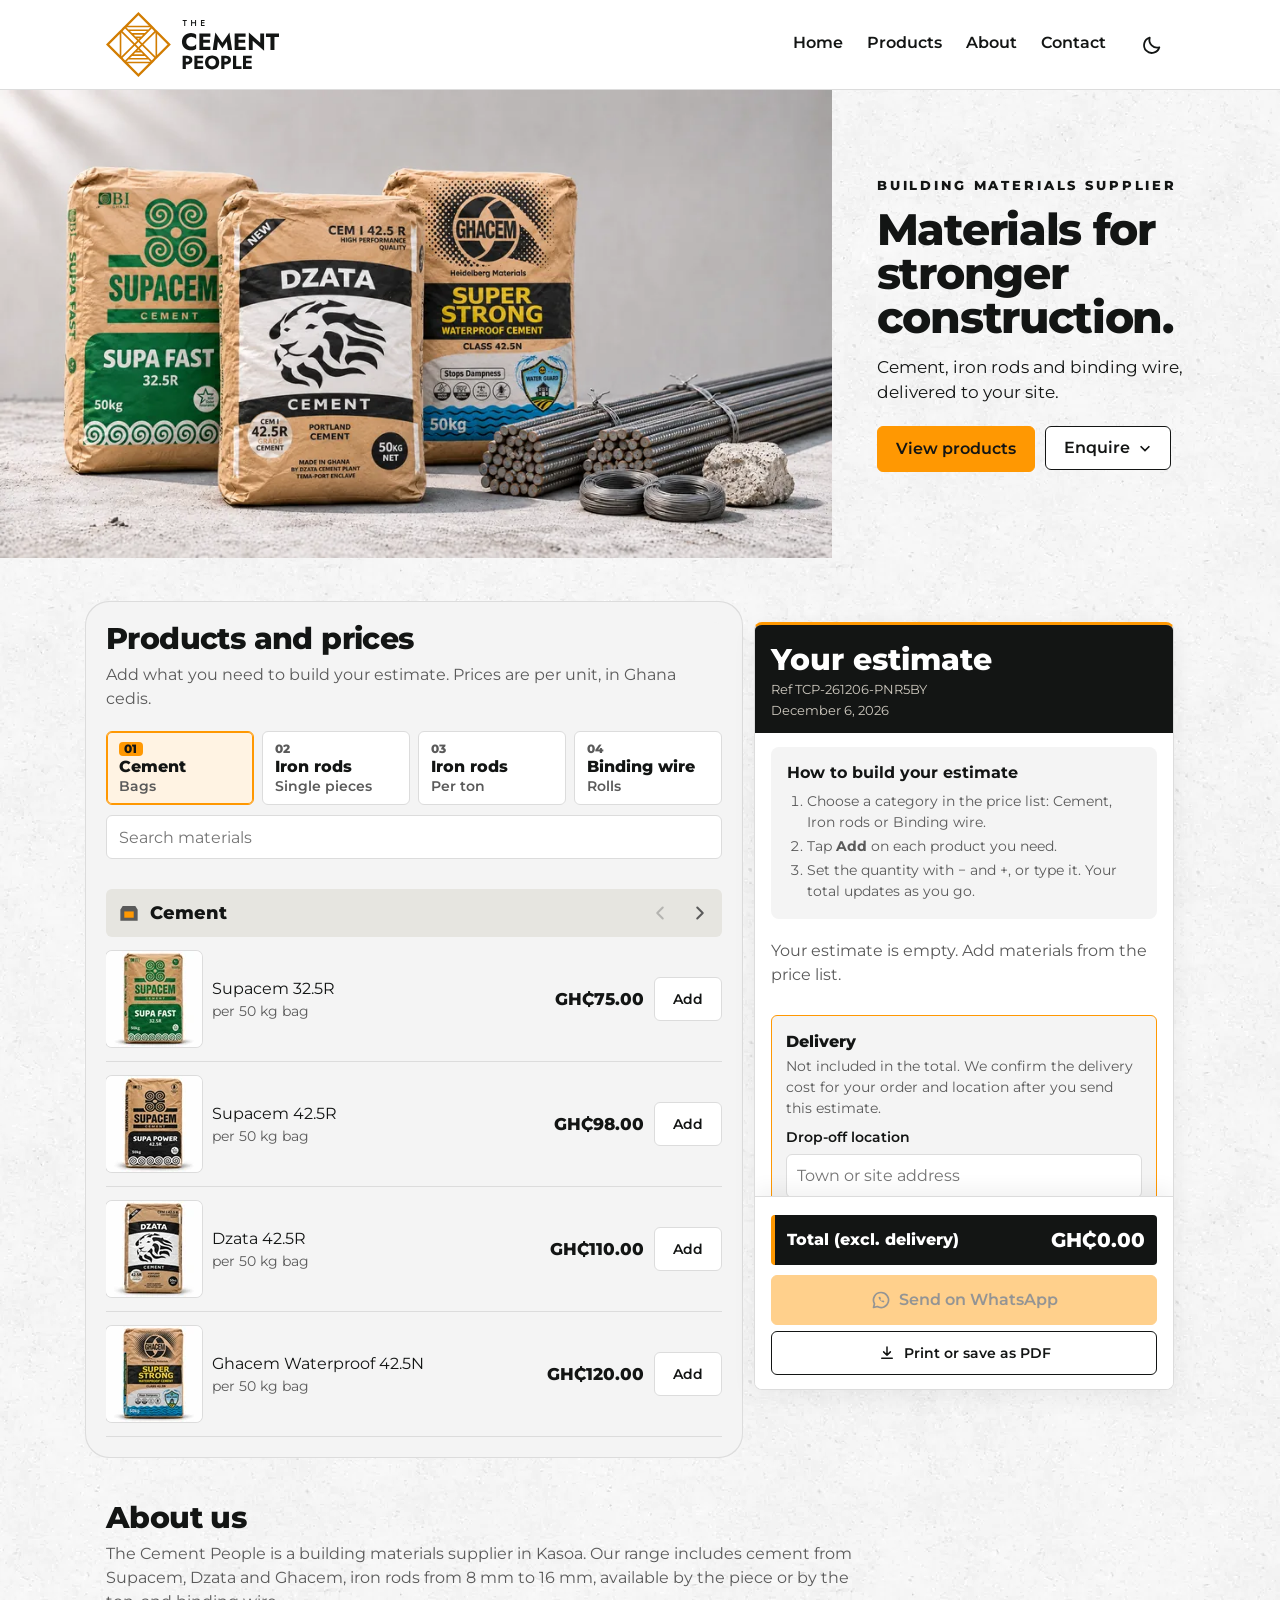
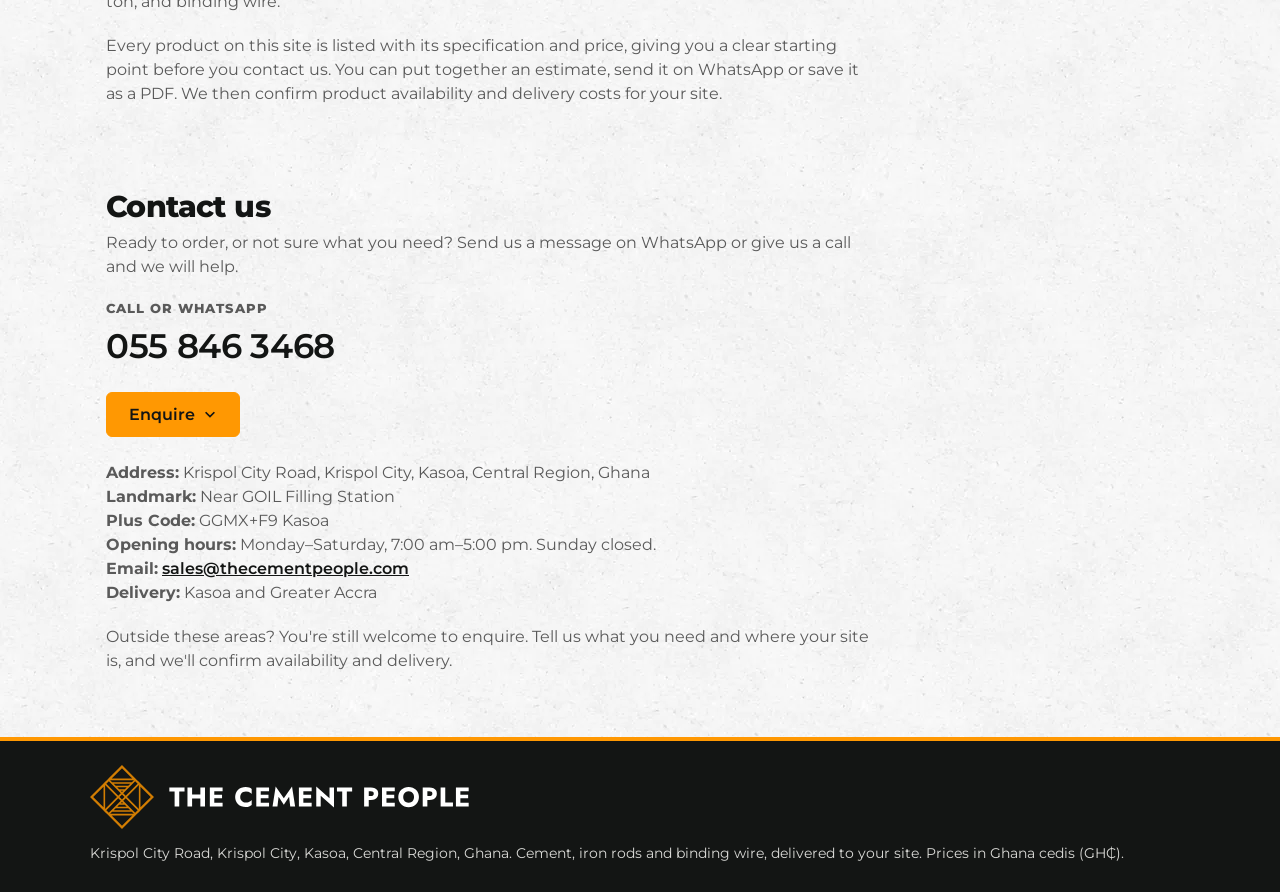
==== commit 3d096a47: "Preview: Invoice Desk (feature/invoice-desk) Co-Authored-By: Claude Opus 5.5 <noreply@anthropic.com>" ====
--- a/index.html
+++ b/index.html
@@ -19,8 +19,8 @@
      it alone instead of dimming the photos and logo (17 Nov 2026). -->
 <meta name="color-scheme" content="light dark">
 <meta name="viewport" content="width=device-width, initial-scale=1, viewport-fit=cover">
-<title>The Cement People</title>
-<meta name="description" content="Cement, iron rods and binding wire from Krispol City, Kasoa, delivered across Kasoa and Greater Accra. See prices in Ghana cedis, build an estimate and send it on WhatsApp.">
+<title>The Cement People | Building Materials Supplier in Kasoa, Ghana</title>
+<meta name="description" content="Based in Kasoa, Ghana, The Cement People supplies cement, iron rods, binding wire and more. View prices in cedis, build an estimate and enquire about delivery.">
 <link rel="canonical" href="https://thecementpeople.com/">
 
 <!-- Favicon (browser tabs and Google results). Files are in public/; the
@@ -33,8 +33,8 @@
 <!-- Link previews (WhatsApp, Facebook, X) -->
 <meta property="og:type" content="website">
 <meta property="og:site_name" content="The Cement People">
-<meta property="og:title" content="The Cement People">
-<meta property="og:description" content="Cement, iron rods and binding wire from Krispol City, Kasoa, delivered across Kasoa and Greater Accra. See prices in Ghana cedis, build an estimate and send it on WhatsApp.">
+<meta property="og:title" content="The Cement People | Building Materials Supplier in Kasoa, Ghana">
+<meta property="og:description" content="Based in Kasoa, Ghana, The Cement People supplies cement, iron rods, binding wire and more. View prices in cedis, build an estimate and enquire about delivery.">
 <meta property="og:url" content="https://thecementpeople.com/">
 <meta property="og:image" content="https://thecementpeople.com/images/hero/hero-share-1200x630.jpg">
 <meta property="og:image:width" content="1200">
@@ -43,14 +43,15 @@
 <meta name="twitter:card" content="summary_large_image">
 
 <!-- Structured data: tells search engines who and where the business is -->
-<script type="application/ld+json">{"@context":"https://schema.org","@graph":[{"@type":"Store","@id":"https://thecementpeople.com/#store","name":"The Cement People","url":"https://thecementpeople.com/","description":"Cement, iron rods and binding wire from Krispol City, Kasoa, delivered across Kasoa and Greater Accra. See prices in Ghana cedis, build an estimate and send it on WhatsApp.","logo":"https://thecementpeople.com/images/logo.svg","image":"https://thecementpeople.com/images/hero/hero-share-1200x630.jpg","telephone":"+233558463468","email":"sales@thecementpeople.com","address":{"@type":"PostalAddress","streetAddress":"Krispol City Road, Krispol City","addressLocality":"Kasoa","addressRegion":"Central Region","addressCountry":"GH"},"geo":{"@type":"GeoCoordinates","latitude":5.5336575,"longitude":-0.4515421},"hasMap":"https://maps.app.goo.gl/4SLMLa7DXVrXhDie8","openingHoursSpecification":[{"@type":"OpeningHoursSpecification","dayOfWeek":["Monday","Tuesday","Wednesday","Thursday","Friday","Saturday"],"opens":"07:00","closes":"17:00"}],"areaServed":[{"@type":"Place","name":"Kasoa"},{"@type":"Place","name":"Greater Accra"}],"currenciesAccepted":"GHS"},{"@type":"WebSite","@id":"https://thecementpeople.com/#website","url":"https://thecementpeople.com/","name":"The Cement People","inLanguage":"en","publisher":{"@id":"https://thecementpeople.com/#store"}},{"@type":"WebPage","@id":"https://thecementpeople.com/#webpage","url":"https://thecementpeople.com/","name":"The Cement People","description":"Cement, iron rods and binding wire from Krispol City, Kasoa, delivered across Kasoa and Greater Accra. See prices in Ghana cedis, build an estimate and send it on WhatsApp.","inLanguage":"en","isPartOf":{"@id":"https://thecementpeople.com/#website"},"about":{"@id":"https://thecementpeople.com/#store"},"primaryImageOfPage":{"@type":"ImageObject","url":"https://thecementpeople.com/images/hero/hero-share-1200x630.jpg"}}]}</script>
+<script type="application/ld+json">{"@context":"https://schema.org","@graph":[{"@type":"Store","@id":"https://thecementpeople.com/#store","name":"The Cement People","url":"https://thecementpeople.com/","description":"Based in Kasoa, Ghana, The Cement People supplies cement, iron rods, binding wire and more. View prices in cedis, build an estimate and enquire about delivery.","logo":"https://thecementpeople.com/images/logo-square-512.png","image":"https://thecementpeople.com/images/hero/hero-share-1200x630.jpg","telephone":"+233558463468","email":"sales@thecementpeople.com","address":{"@type":"PostalAddress","streetAddress":"Krispol City Road, Krispol City","addressLocality":"Kasoa","addressRegion":"Central Region","addressCountry":"GH"},"geo":{"@type":"GeoCoordinates","latitude":5.5336575,"longitude":-0.4515421},"hasMap":"https://maps.app.goo.gl/4SLMLa7DXVrXhDie8","openingHoursSpecification":[{"@type":"OpeningHoursSpecification","dayOfWeek":["Monday","Tuesday","Wednesday","Thursday","Friday","Saturday"],"opens":"07:00","closes":"17:00"}],"areaServed":[{"@type":"Place","name":"Kasoa"},{"@type":"Place","name":"Greater Accra"}],"currenciesAccepted":"GHS"},{"@type":"WebSite","@id":"https://thecementpeople.com/#website","url":"https://thecementpeople.com/","name":"The Cement People","inLanguage":"en","publisher":{"@id":"https://thecementpeople.com/#store"}},{"@type":"WebPage","@id":"https://thecementpeople.com/#webpage","url":"https://thecementpeople.com/","name":"The Cement People | Building Materials Supplier in Kasoa, Ghana","description":"Based in Kasoa, Ghana, The Cement People supplies cement, iron rods, binding wire and more. View prices in cedis, build an estimate and enquire about delivery.","inLanguage":"en","isPartOf":{"@id":"https://thecementpeople.com/#website"},"about":{"@id":"https://thecementpeople.com/#store"},"primaryImageOfPage":{"@type":"ImageObject","url":"https://thecementpeople.com/images/hero/hero-share-1200x630.jpg"}}]}</script>
 
 <link rel="sitemap" href="/sitemap.xml">
 <!-- Montserrat is hosted with the site (see styles/tokens.css); the two most used
      files are fetched early so the headline and prices draw in the right font. -->
 <link rel="preload" href="/fonts/montserrat-latin-800-normal.woff2" as="font" type="font/woff2" crossorigin>
 <link rel="preload" href="/fonts/montserrat-latin-400-normal.woff2" as="font" type="font/woff2" crossorigin>
-<link rel="stylesheet" href="/_astro/index.Caz4u7JA.css"></head>
+<link rel="stylesheet" href="/_astro/products.BG7bwwRU.css">
+<link rel="stylesheet" href="/_astro/index.LKSJOsk0.css"></head>
 <body>
 
 <header><div class="hin">
@@ -85,7 +86,7 @@
 <div class="tabs" id="tabs"><button data-cat="Cement" aria-pressed="true"><span class="tno">01</span><b>Cement</b><small>Bags</small></button><button data-cat="Iron Rods (Single Piece)" aria-pressed="false"><span class="tno">02</span><b>Iron rods</b><small>Single pieces</small></button><button data-cat="Iron Rods (Per Ton)" aria-pressed="false"><span class="tno">03</span><b>Iron rods</b><small>Per ton</small></button><button data-cat="Binding Wire" aria-pressed="false"><span class="tno">04</span><b>Binding wire</b><small>Rolls</small></button></div>
 <input type="search" id="q" placeholder="Search materials" aria-label="Search materials">
 </div>
-<div id="list" class="snap"><div class="slide"><section><h3><svg viewBox="0 0 28 28" aria-hidden="true"><path d="M6 5h16l3 5v14H3V10z" fill="currentColor"/><rect x="8" y="12" width="12" height="8" fill="#ff9802"/></svg>Cement<span class="snav"><button type="button" class="sgo" disabled aria-label="Previous category"><svg viewBox="0 0 24 24" aria-hidden="true"><path d="M15 6l-6 6 6 6" fill="none" stroke="currentColor" stroke-width="2.2" stroke-linecap="round" stroke-linejoin="round"/></svg></button><button type="button" class="sgo" data-go="Iron Rods (Single Piece)" aria-label="Next category: Iron rods, single pieces"><svg viewBox="0 0 24 24" aria-hidden="true"><path d="M9 6l6 6-6 6" fill="none" stroke="currentColor" stroke-width="2.2" stroke-linecap="round" stroke-linejoin="round"/></svg></button></span></h3><div class="row has-img"><img class="thumb" src="/images/products/supacem-32-5.webp" srcset="/images/products/supacem-32-5-80.webp 80w, /images/products/supacem-32-5-96.webp 96w, /images/products/supacem-32-5-120.webp 120w, /images/products/supacem-32-5-160.webp 160w, /images/products/supacem-32-5-192.webp 192w, /images/products/supacem-32-5-240.webp 240w, /images/products/supacem-32-5-288.webp 288w, /images/products/supacem-32-5.webp 360w" sizes="(max-width:560px) 80px, 96px" alt="Supacem Supa Fast 32.5R bag, green and kraft brown" width="96" height="96"><div class="nm">Supacem 32.5R<small>per 50 kg bag</small></div><div class="buy"><div class="pr">GH₵75.00</div><button class="add" data-inc="c1" aria-label="Add Supacem 32.5R to estimate">Add</button></div></div><div class="row has-img"><img class="thumb" src="/images/products/supacem-42-5.webp" srcset="/images/products/supacem-42-5-80.webp 80w, /images/products/supacem-42-5-96.webp 96w, /images/products/supacem-42-5-120.webp 120w, /images/products/supacem-42-5-160.webp 160w, /images/products/supacem-42-5-192.webp 192w, /images/products/supacem-42-5-240.webp 240w, /images/products/supacem-42-5-288.webp 288w, /images/products/supacem-42-5.webp 360w" sizes="(max-width:560px) 80px, 96px" alt="Supacem Supa Power 42.5R bag, kraft brown with black panel" width="96" height="96"><div class="nm">Supacem 42.5R<small>per 50 kg bag</small></div><div class="buy"><div class="pr">GH₵100.00</div><button class="add" data-inc="c2" aria-label="Add Supacem 42.5R to estimate">Add</button></div></div><div class="row has-img"><img class="thumb" src="/images/products/dzata-42-5.webp" srcset="/images/products/dzata-42-5-80.webp 80w, /images/products/dzata-42-5-96.webp 96w, /images/products/dzata-42-5-120.webp 120w, /images/products/dzata-42-5-160.webp 160w, /images/products/dzata-42-5-192.webp 192w, /images/products/dzata-42-5-240.webp 240w, /images/products/dzata-42-5-288.webp 288w, /images/products/dzata-42-5.webp 360w" sizes="(max-width:560px) 80px, 96px" alt="Dzata 42.5R bag, kraft brown with black and white lion panel" width="96" height="96"><div class="nm">Dzata 42.5R<small>per 50 kg bag</small></div><div class="buy"><div class="pr">GH₵110.00</div><button class="add" data-inc="c3" aria-label="Add Dzata 42.5R to estimate">Add</button></div></div><div class="row has-img"><img class="thumb" src="/images/products/ghacem-waterproof-42-5.webp" srcset="/images/products/ghacem-waterproof-42-5-80.webp 80w, /images/products/ghacem-waterproof-42-5-96.webp 96w, /images/products/ghacem-waterproof-42-5-120.webp 120w, /images/products/ghacem-waterproof-42-5-160.webp 160w, /images/products/ghacem-waterproof-42-5-192.webp 192w, /images/products/ghacem-waterproof-42-5-240.webp 240w, /images/products/ghacem-waterproof-42-5-288.webp 288w, /images/products/ghacem-waterproof-42-5.webp 360w" sizes="(max-width:560px) 80px, 96px" alt="Ghacem Super Strong Waterproof 42.5N bag, black and yellow panel with blue waves" width="96" height="96"><div class="nm">Ghacem Waterproof 42.5N<small>per 50 kg bag</small></div><div class="buy"><div class="pr">GH₵120.00</div><button class="add" data-inc="c4" aria-label="Add Ghacem Waterproof 42.5N to estimate">Add</button></div></div></section></div><div class="slide"><section><img class="banner" src="/images/products/iron-rods-1086.webp" srcset="/images/products/iron-rods-720.webp 720w, /images/products/iron-rods-1086.webp 1086w, /images/products/iron-rods-1440.webp 1440w" sizes="(min-width:1100px) 652px, (min-width:900px) calc(100vw - 448px), calc(100vw - 32px)" alt="" width="1086" height="363" fetchpriority="low" onerror="this.closest('section').classList.add('nobanner')"><h3><svg viewBox="0 0 28 28" aria-hidden="true"><rect x="2" y="5" width="24" height="4" rx="2" fill="currentColor"/><rect x="2" y="12" width="24" height="4" rx="2" fill="currentColor"/><rect x="2" y="19" width="24" height="4" rx="2" fill="currentColor"/><rect x="11" y="3" width="5" height="22" fill="#ff9802"/></svg>Iron Rods (Single Piece)<span class="snav"><button type="button" class="sgo" data-go="Cement" aria-label="Previous category: Cement, bags"><svg viewBox="0 0 24 24" aria-hidden="true"><path d="M15 6l-6 6 6 6" fill="none" stroke="currentColor" stroke-width="2.2" stroke-linecap="round" stroke-linejoin="round"/></svg></button><button type="button" class="sgo" data-go="Iron Rods (Per Ton)" aria-label="Next category: Iron rods, per ton"><svg viewBox="0 0 24 24" aria-hidden="true"><path d="M9 6l6 6-6 6" fill="none" stroke="currentColor" stroke-width="2.2" stroke-linecap="round" stroke-linejoin="round"/></svg></button></span></h3><p class="cat-note">Sold by the piece. Each rod is 30 ft long.</p><div class="row"><div class="nm"><span class="rn">Iron rod <b class="sz">16 mm</b></span><small>per 30 ft rod</small></div><div class="buy"><div class="pr">GH₵102.00</div><button class="add" data-inc="i1" aria-label="Add Iron rod 16 mm to estimate">Add</button></div></div><div class="row"><div class="nm"><span class="rn">Iron rod <b class="sz">14 mm</b></span><small>per 30 ft rod</small></div><div class="buy"><div class="pr">GH₵75.00</div><button class="add" data-inc="i2" aria-label="Add Iron rod 14 mm to estimate">Add</button></div></div><div class="row"><div class="nm"><span class="rn">Iron rod <b class="sz">12 mm</b></span><small>per 30 ft rod</small></div><div class="buy"><div class="pr">GH₵58.00</div><button class="add" data-inc="i3" aria-label="Add Iron rod 12 mm to estimate">Add</button></div></div><div class="row"><div class="nm"><span class="rn">Iron rod <b class="sz">11.5 mm</b></span><small>per 30 ft rod</small></div><div class="buy"><div class="pr">GH₵48.00</div><button class="add" data-inc="i4" aria-label="Add Iron rod 11.5 mm to estimate">Add</button></div></div><div class="row"><div class="nm"><span class="rn">Iron rod <b class="sz">10 mm</b></span><small>per 30 ft rod</small></div><div class="buy"><div class="pr">GH₵40.00</div><button class="add" data-inc="i5" aria-label="Add Iron rod 10 mm to estimate">Add</button></div></div><div class="row"><div class="nm"><span class="rn">Iron rod <b class="sz">8 mm</b></span><small>per 30 ft rod</small></div><div class="buy"><div class="pr">GH₵25.00</div><button class="add" data-inc="i6" aria-label="Add Iron rod 8 mm to estimate">Add</button></div></div></section></div><div class="slide"><section><img class="banner" src="/images/products/iron-rods-1086.webp" srcset="/images/products/iron-rods-720.webp 720w, /images/products/iron-rods-1086.webp 1086w, /images/products/iron-rods-1440.webp 1440w" sizes="(min-width:1100px) 652px, (min-width:900px) calc(100vw - 448px), calc(100vw - 32px)" alt="" width="1086" height="363" fetchpriority="low" onerror="this.closest('section').classList.add('nobanner')"><h3><svg viewBox="0 0 28 28" aria-hidden="true"><rect x="2" y="5" width="24" height="4" rx="2" fill="currentColor"/><rect x="2" y="12" width="24" height="4" rx="2" fill="currentColor"/><rect x="2" y="19" width="24" height="4" rx="2" fill="currentColor"/><rect x="11" y="3" width="5" height="22" fill="#ff9802"/></svg>Iron Rods (Per Ton)<span class="snav"><button type="button" class="sgo" data-go="Iron Rods (Single Piece)" aria-label="Previous category: Iron rods, single pieces"><svg viewBox="0 0 24 24" aria-hidden="true"><path d="M15 6l-6 6 6 6" fill="none" stroke="currentColor" stroke-width="2.2" stroke-linecap="round" stroke-linejoin="round"/></svg></button><button type="button" class="sgo" data-go="Binding Wire" aria-label="Next category: Binding wire, rolls"><svg viewBox="0 0 24 24" aria-hidden="true"><path d="M9 6l6 6-6 6" fill="none" stroke="currentColor" stroke-width="2.2" stroke-linecap="round" stroke-linejoin="round"/></svg></button></span></h3><p class="cat-note">Available in all listed sizes.</p><p class="cat-price"><b>GH₵7,000.00</b> per ton, all sizes</p><div class="row one"><div class="nm"><span class="rn">Iron rod <b class="sz">16 mm</b></span><small>per ton</small></div><div class="buy"><div class="pr"><span class="vh">GH₵7,000.00</span></div><button class="add" data-inc="j1" aria-label="Add Iron rod 16 mm to estimate">Add</button></div></div><div class="row one"><div class="nm"><span class="rn">Iron rod <b class="sz">14 mm</b></span><small>per ton</small></div><div class="buy"><div class="pr"><span class="vh">GH₵7,000.00</span></div><button class="add" data-inc="j2" aria-label="Add Iron rod 14 mm to estimate">Add</button></div></div><div class="row one"><div class="nm"><span class="rn">Iron rod <b class="sz">12 mm</b></span><small>per ton</small></div><div class="buy"><div class="pr"><span class="vh">GH₵7,000.00</span></div><button class="add" data-inc="j3" aria-label="Add Iron rod 12 mm to estimate">Add</button></div></div><div class="row one"><div class="nm"><span class="rn">Iron rod <b class="sz">11.5 mm</b></span><small>per ton</small></div><div class="buy"><div class="pr"><span class="vh">GH₵7,000.00</span></div><button class="add" data-inc="j4" aria-label="Add Iron rod 11.5 mm to estimate">Add</button></div></div><div class="row one"><div class="nm"><span class="rn">Iron rod <b class="sz">10 mm</b></span><small>per ton</small></div><div class="buy"><div class="pr"><span class="vh">GH₵7,000.00</span></div><button class="add" data-inc="j5" aria-label="Add Iron rod 10 mm to estimate">Add</button></div></div><div class="row one"><div class="nm"><span class="rn">Iron rod <b class="sz">8 mm</b></span><small>per ton</small></div><div class="buy"><div class="pr"><span class="vh">GH₵7,000.00</span></div><button class="add" data-inc="j6" aria-label="Add Iron rod 8 mm to estimate">Add</button></div></div></section></div><div class="slide"><section><h3><svg viewBox="0 0 28 28" aria-hidden="true"><circle cx="14" cy="14" r="10" fill="none" stroke="currentColor" stroke-width="3"/><circle cx="14" cy="14" r="4.5" fill="none" stroke="#ff9802" stroke-width="3"/></svg>Binding Wire<span class="snav"><button type="button" class="sgo" data-go="Iron Rods (Per Ton)" aria-label="Previous category: Iron rods, per ton"><svg viewBox="0 0 24 24" aria-hidden="true"><path d="M15 6l-6 6 6 6" fill="none" stroke="currentColor" stroke-width="2.2" stroke-linecap="round" stroke-linejoin="round"/></svg></button><button type="button" class="sgo" disabled aria-label="Next category"><svg viewBox="0 0 24 24" aria-hidden="true"><path d="M9 6l6 6-6 6" fill="none" stroke="currentColor" stroke-width="2.2" stroke-linecap="round" stroke-linejoin="round"/></svg></button></span></h3><div class="row has-img"><img class="thumb" src="/images/products/binding-wire.webp" srcset="/images/products/binding-wire-80.webp 80w, /images/products/binding-wire-96.webp 96w, /images/products/binding-wire-120.webp 120w, /images/products/binding-wire-160.webp 160w, /images/products/binding-wire-192.webp 192w, /images/products/binding-wire-240.webp 240w, /images/products/binding-wire-288.webp 288w, /images/products/binding-wire.webp 360w" sizes="(max-width:560px) 80px, 96px" alt="Coil of black annealed binding wire" width="96" height="96"><div class="nm">Binding wire<small>per roll</small></div><div class="buy"><div class="pr">GH₵60.00</div><button class="add" data-inc="i8" aria-label="Add Binding wire to estimate">Add</button></div></div></section></div></div>
+<div id="list" class="snap"><div class="slide"><section><h3><svg viewBox="0 0 28 28" aria-hidden="true"><path d="M6 5h16l3 5v14H3V10z" fill="currentColor"/><rect x="8" y="12" width="12" height="8" fill="#ff9802"/></svg>Cement<span class="snav"><button type="button" class="sgo" disabled aria-label="Previous category"><svg viewBox="0 0 24 24" aria-hidden="true"><path d="M15 6l-6 6 6 6" fill="none" stroke="currentColor" stroke-width="2.2" stroke-linecap="round" stroke-linejoin="round"/></svg></button><button type="button" class="sgo" data-go="Iron Rods (Single Piece)" aria-label="Next category: Iron rods, single pieces"><svg viewBox="0 0 24 24" aria-hidden="true"><path d="M9 6l6 6-6 6" fill="none" stroke="currentColor" stroke-width="2.2" stroke-linecap="round" stroke-linejoin="round"/></svg></button></span></h3><div class="row has-img"><img class="thumb" src="/images/products/supacem-32-5.webp" srcset="/images/products/supacem-32-5-80.webp 80w, /images/products/supacem-32-5-96.webp 96w, /images/products/supacem-32-5-120.webp 120w, /images/products/supacem-32-5-160.webp 160w, /images/products/supacem-32-5-192.webp 192w, /images/products/supacem-32-5-240.webp 240w, /images/products/supacem-32-5-288.webp 288w, /images/products/supacem-32-5.webp 360w" sizes="(max-width:560px) 80px, 96px" alt="Supacem Supa Fast 32.5R bag, green and kraft brown" width="96" height="96"><div class="nm">Supacem 32.5R<small>per 50 kg bag</small></div><div class="buy"><div class="pr">GH₵75.00</div><button class="add" data-inc="c1" aria-label="Add Supacem 32.5R to estimate">Add</button></div></div><div class="row has-img"><img class="thumb" src="/images/products/supacem-42-5.webp" srcset="/images/products/supacem-42-5-80.webp 80w, /images/products/supacem-42-5-96.webp 96w, /images/products/supacem-42-5-120.webp 120w, /images/products/supacem-42-5-160.webp 160w, /images/products/supacem-42-5-192.webp 192w, /images/products/supacem-42-5-240.webp 240w, /images/products/supacem-42-5-288.webp 288w, /images/products/supacem-42-5.webp 360w" sizes="(max-width:560px) 80px, 96px" alt="Supacem Supa Power 42.5R bag, kraft brown with black panel" width="96" height="96"><div class="nm">Supacem 42.5R<small>per 50 kg bag</small></div><div class="buy"><div class="pr">GH₵98.00</div><button class="add" data-inc="c2" aria-label="Add Supacem 42.5R to estimate">Add</button></div></div><div class="row has-img"><img class="thumb" src="/images/products/dzata-42-5.webp" srcset="/images/products/dzata-42-5-80.webp 80w, /images/products/dzata-42-5-96.webp 96w, /images/products/dzata-42-5-120.webp 120w, /images/products/dzata-42-5-160.webp 160w, /images/products/dzata-42-5-192.webp 192w, /images/products/dzata-42-5-240.webp 240w, /images/products/dzata-42-5-288.webp 288w, /images/products/dzata-42-5.webp 360w" sizes="(max-width:560px) 80px, 96px" alt="Dzata 42.5R bag, kraft brown with black and white lion panel" width="96" height="96"><div class="nm">Dzata 42.5R<small>per 50 kg bag</small></div><div class="buy"><div class="pr">GH₵110.00</div><button class="add" data-inc="c3" aria-label="Add Dzata 42.5R to estimate">Add</button></div></div><div class="row has-img"><img class="thumb" src="/images/products/ghacem-waterproof-42-5.webp" srcset="/images/products/ghacem-waterproof-42-5-80.webp 80w, /images/products/ghacem-waterproof-42-5-96.webp 96w, /images/products/ghacem-waterproof-42-5-120.webp 120w, /images/products/ghacem-waterproof-42-5-160.webp 160w, /images/products/ghacem-waterproof-42-5-192.webp 192w, /images/products/ghacem-waterproof-42-5-240.webp 240w, /images/products/ghacem-waterproof-42-5-288.webp 288w, /images/products/ghacem-waterproof-42-5.webp 360w" sizes="(max-width:560px) 80px, 96px" alt="Ghacem Super Strong Waterproof 42.5N bag, black and yellow panel with blue waves" width="96" height="96"><div class="nm">Ghacem Waterproof 42.5N<small>per 50 kg bag</small></div><div class="buy"><div class="pr">GH₵120.00</div><button class="add" data-inc="c4" aria-label="Add Ghacem Waterproof 42.5N to estimate">Add</button></div></div></section></div><div class="slide"><section><img class="banner" src="/images/products/iron-rods-1086.webp" srcset="/images/products/iron-rods-720.webp 720w, /images/products/iron-rods-1086.webp 1086w, /images/products/iron-rods-1440.webp 1440w" sizes="(min-width:1100px) 652px, (min-width:900px) calc(100vw - 448px), calc(100vw - 32px)" alt="" width="1086" height="363" fetchpriority="low" onerror="this.closest('section').classList.add('nobanner')"><h3><svg viewBox="0 0 28 28" aria-hidden="true"><rect x="2" y="5" width="24" height="4" rx="2" fill="currentColor"/><rect x="2" y="12" width="24" height="4" rx="2" fill="currentColor"/><rect x="2" y="19" width="24" height="4" rx="2" fill="currentColor"/><rect x="11" y="3" width="5" height="22" fill="#ff9802"/></svg>Iron Rods (Single Piece)<span class="snav"><button type="button" class="sgo" data-go="Cement" aria-label="Previous category: Cement, bags"><svg viewBox="0 0 24 24" aria-hidden="true"><path d="M15 6l-6 6 6 6" fill="none" stroke="currentColor" stroke-width="2.2" stroke-linecap="round" stroke-linejoin="round"/></svg></button><button type="button" class="sgo" data-go="Iron Rods (Per Ton)" aria-label="Next category: Iron rods, per ton"><svg viewBox="0 0 24 24" aria-hidden="true"><path d="M9 6l6 6-6 6" fill="none" stroke="currentColor" stroke-width="2.2" stroke-linecap="round" stroke-linejoin="round"/></svg></button></span></h3><p class="cat-note">Sold by the piece. Each rod is 30 ft long.</p><div class="row"><div class="nm"><span class="rn">Iron rod <b class="sz">16 mm</b></span><small>per 30 ft rod</small></div><div class="buy"><div class="pr">GH₵102.00</div><button class="add" data-inc="i1" aria-label="Add Iron rod 16 mm to estimate">Add</button></div></div><div class="row"><div class="nm"><span class="rn">Iron rod <b class="sz">14 mm</b></span><small>per 30 ft rod</small></div><div class="buy"><div class="pr">GH₵75.00</div><button class="add" data-inc="i2" aria-label="Add Iron rod 14 mm to estimate">Add</button></div></div><div class="row"><div class="nm"><span class="rn">Iron rod <b class="sz">12 mm</b></span><small>per 30 ft rod</small></div><div class="buy"><div class="pr">GH₵58.00</div><button class="add" data-inc="i3" aria-label="Add Iron rod 12 mm to estimate">Add</button></div></div><div class="row"><div class="nm"><span class="rn">Iron rod <b class="sz">11.5 mm</b></span><small>per 30 ft rod</small></div><div class="buy"><div class="pr">GH₵48.00</div><button class="add" data-inc="i4" aria-label="Add Iron rod 11.5 mm to estimate">Add</button></div></div><div class="row"><div class="nm"><span class="rn">Iron rod <b class="sz">10 mm</b></span><small>per 30 ft rod</small></div><div class="buy"><div class="pr">GH₵40.00</div><button class="add" data-inc="i5" aria-label="Add Iron rod 10 mm to estimate">Add</button></div></div><div class="row"><div class="nm"><span class="rn">Iron rod <b class="sz">8 mm</b></span><small>per 30 ft rod</small></div><div class="buy"><div class="pr">GH₵25.00</div><button class="add" data-inc="i6" aria-label="Add Iron rod 8 mm to estimate">Add</button></div></div></section></div><div class="slide"><section><img class="banner" src="/images/products/iron-rods-1086.webp" srcset="/images/products/iron-rods-720.webp 720w, /images/products/iron-rods-1086.webp 1086w, /images/products/iron-rods-1440.webp 1440w" sizes="(min-width:1100px) 652px, (min-width:900px) calc(100vw - 448px), calc(100vw - 32px)" alt="" width="1086" height="363" fetchpriority="low" onerror="this.closest('section').classList.add('nobanner')"><h3><svg viewBox="0 0 28 28" aria-hidden="true"><rect x="2" y="5" width="24" height="4" rx="2" fill="currentColor"/><rect x="2" y="12" width="24" height="4" rx="2" fill="currentColor"/><rect x="2" y="19" width="24" height="4" rx="2" fill="currentColor"/><rect x="11" y="3" width="5" height="22" fill="#ff9802"/></svg>Iron Rods (Per Ton)<span class="snav"><button type="button" class="sgo" data-go="Iron Rods (Single Piece)" aria-label="Previous category: Iron rods, single pieces"><svg viewBox="0 0 24 24" aria-hidden="true"><path d="M15 6l-6 6 6 6" fill="none" stroke="currentColor" stroke-width="2.2" stroke-linecap="round" stroke-linejoin="round"/></svg></button><button type="button" class="sgo" data-go="Binding Wire" aria-label="Next category: Binding wire, rolls"><svg viewBox="0 0 24 24" aria-hidden="true"><path d="M9 6l6 6-6 6" fill="none" stroke="currentColor" stroke-width="2.2" stroke-linecap="round" stroke-linejoin="round"/></svg></button></span></h3><p class="cat-note">Available in all listed sizes.</p><p class="cat-price"><b>GH₵6,800.00</b> per ton, all sizes</p><div class="row one"><div class="nm"><span class="rn">Iron rod <b class="sz">16 mm</b></span><small>per ton</small></div><div class="buy"><div class="pr"><span class="vh">GH₵6,800.00</span></div><button class="add" data-inc="j1" aria-label="Add Iron rod 16 mm to estimate">Add</button></div></div><div class="row one"><div class="nm"><span class="rn">Iron rod <b class="sz">14 mm</b></span><small>per ton</small></div><div class="buy"><div class="pr"><span class="vh">GH₵6,800.00</span></div><button class="add" data-inc="j2" aria-label="Add Iron rod 14 mm to estimate">Add</button></div></div><div class="row one"><div class="nm"><span class="rn">Iron rod <b class="sz">12 mm</b></span><small>per ton</small></div><div class="buy"><div class="pr"><span class="vh">GH₵6,800.00</span></div><button class="add" data-inc="j3" aria-label="Add Iron rod 12 mm to estimate">Add</button></div></div><div class="row one"><div class="nm"><span class="rn">Iron rod <b class="sz">11.5 mm</b></span><small>per ton</small></div><div class="buy"><div class="pr"><span class="vh">GH₵6,800.00</span></div><button class="add" data-inc="j4" aria-label="Add Iron rod 11.5 mm to estimate">Add</button></div></div><div class="row one"><div class="nm"><span class="rn">Iron rod <b class="sz">10 mm</b></span><small>per ton</small></div><div class="buy"><div class="pr"><span class="vh">GH₵6,800.00</span></div><button class="add" data-inc="j5" aria-label="Add Iron rod 10 mm to estimate">Add</button></div></div><div class="row one"><div class="nm"><span class="rn">Iron rod <b class="sz">8 mm</b></span><small>per ton</small></div><div class="buy"><div class="pr"><span class="vh">GH₵6,800.00</span></div><button class="add" data-inc="j6" aria-label="Add Iron rod 8 mm to estimate">Add</button></div></div></section></div><div class="slide"><section><h3><svg viewBox="0 0 28 28" aria-hidden="true"><circle cx="14" cy="14" r="10" fill="none" stroke="currentColor" stroke-width="3"/><circle cx="14" cy="14" r="4.5" fill="none" stroke="#ff9802" stroke-width="3"/></svg>Binding Wire<span class="snav"><button type="button" class="sgo" data-go="Iron Rods (Per Ton)" aria-label="Previous category: Iron rods, per ton"><svg viewBox="0 0 24 24" aria-hidden="true"><path d="M15 6l-6 6 6 6" fill="none" stroke="currentColor" stroke-width="2.2" stroke-linecap="round" stroke-linejoin="round"/></svg></button><button type="button" class="sgo" disabled aria-label="Next category"><svg viewBox="0 0 24 24" aria-hidden="true"><path d="M9 6l6 6-6 6" fill="none" stroke="currentColor" stroke-width="2.2" stroke-linecap="round" stroke-linejoin="round"/></svg></button></span></h3><div class="row has-img"><img class="thumb" src="/images/products/binding-wire.webp" srcset="/images/products/binding-wire-80.webp 80w, /images/products/binding-wire-96.webp 96w, /images/products/binding-wire-120.webp 120w, /images/products/binding-wire-160.webp 160w, /images/products/binding-wire-192.webp 192w, /images/products/binding-wire-240.webp 240w, /images/products/binding-wire-288.webp 288w, /images/products/binding-wire.webp 360w" sizes="(max-width:560px) 80px, 96px" alt="Coil of black annealed binding wire" width="96" height="96"><div class="nm">Binding wire<small>per roll</small></div><div class="buy"><div class="pr">GH₵60.00</div><button class="add" data-inc="i8" aria-label="Add Binding wire to estimate">Add</button></div></div></section></div></div>
 </div>
 
 <aside id="est" class="docket" aria-label="Your estimate">
@@ -122,7 +123,7 @@
 <div class="escrim" id="escrim" hidden></div>
 </main>
 
-<section class="sec alt" id="about"><div class="wrap"><h2 class="st">About us</h2><p>The Cement People is a building materials supplier in Kasoa. Our range includes cement from Supacem, Dzata and Ghacem, iron rods from 8 mm to 16 mm, available by the piece or by the ton, and binding wire.</p><p>Every product on this site is listed with its specification and price, giving you a clear starting point before you contact us. You can put together an estimate, send it on WhatsApp or save it as a PDF. We then confirm product availability and delivery costs for your site in Kasoa or elsewhere in Greater Accra.</p></div></section>
+<section class="sec alt" id="about"><div class="wrap"><h2 class="st">About us</h2><p>The Cement People is a building materials supplier in Kasoa. Our range includes cement from Supacem, Dzata and Ghacem, iron rods from 8 mm to 16 mm, available by the piece or by the ton, and binding wire.</p><p>Every product on this site is listed with its specification and price, giving you a clear starting point before you contact us. You can put together an estimate, send it on WhatsApp or save it as a PDF. We then confirm product availability and delivery costs for your site.</p></div></section>
 <section class="sec" id="contact"><div class="wrap"><h2 class="st">Contact us</h2><p>Ready to order, or not sure what you need? Send us a message on WhatsApp or give us a call and we will help.</p><p class="cphone"><span>Call or WhatsApp</span><a href="tel:+233558463468" target="_blank" rel="noopener">055 846 3468</a></p><div class="enq">
 <button type="button" class="enq-btn cta big" aria-expanded="false" aria-controls="enq-contact">Enquire<svg class="chev" viewBox="0 0 16 16" aria-hidden="true"><path d="M3 6l5 5 5-5" fill="none" stroke="currentColor" stroke-width="2"></path></svg></button>
 <div class="enq-menu" id="enq-contact" hidden>
@@ -130,7 +131,7 @@
 <a data-wa href="#contact" target="_blank" rel="noopener"><svg viewBox="0 0 24 24" aria-hidden="true"><path d="M12 3a9 9 0 0 0-7.8 13.5L3 21l4.6-1.2A9 9 0 1 0 12 3z" fill="none" stroke="currentColor" stroke-width="2" stroke-linejoin="round"></path><path d="M9 8.5c.3 3 2.5 5.2 6 6.5l1.2-1.6-2-1-1 .8c-.9-.4-1.6-1.1-2-2l.8-1-1-2z" fill="currentColor"></path></svg><span>Chat on WhatsApp<small>Send us a message</small></span></a>
 <a href="tel:+233558463468"><svg viewBox="0 0 24 24" aria-hidden="true"><path d="M22 16.92v3a2 2 0 0 1-2.18 2 19.79 19.79 0 0 1-8.63-3.07 19.5 19.5 0 0 1-6-6 19.79 19.79 0 0 1-3.07-8.67A2 2 0 0 1 4.11 2h3a2 2 0 0 1 2 1.72 12.84 12.84 0 0 0 .7 2.81 2 2 0 0 1-.45 2.11L8.09 9.91a16 16 0 0 0 6 6l1.27-1.27a2 2 0 0 1 2.11-.45 12.84 12.84 0 0 0 2.81.7A2 2 0 0 1 22 16.92z" fill="none" stroke="currentColor" stroke-width="2" stroke-linecap="round" stroke-linejoin="round"></path></svg><span>Call 055 846 3468<small>Monday–Saturday, 7:00 am–5:00 pm</small></span></a>
 </div>
-</div><p class="cdetails"><b>Address:</b> Krispol City Road, Krispol City, Kasoa, Central Region, Ghana<br><b>Landmark:</b> Near GOIL Filling Station<br><b>Plus Code:</b> GGMX+F9 Kasoa<br><b>Opening hours:</b> Monday–Saturday, 7:00 am–5:00 pm. Sunday closed.<br><b>Email:</b> <a href="mailto:sales@thecementpeople.com">sales@thecementpeople.com</a><br><b>Delivery:</b> Kasoa and Greater Accra</p></div></section>
+</div><p class="cdetails"><b>Address:</b> Krispol City Road, Krispol City, Kasoa, Central Region, Ghana<br><b>Landmark:</b> Near GOIL Filling Station<br><b>Plus Code:</b> GGMX+F9 Kasoa<br><b>Opening hours:</b> Monday–Saturday, 7:00 am–5:00 pm. Sunday closed.<br><b>Email:</b> <a href="mailto:sales@thecementpeople.com">sales@thecementpeople.com</a><br><b>Delivery:</b> Kasoa and Greater Accra</p><p class="cnote">Outside these areas? You're still welcome to enquire. Tell us what you need and where your site is, and we'll confirm availability and delivery.</p></div></section>
 
 <footer class="foot"><div>
 <img class="flogo" src="/brand/tcp-logo-horizontal-on-dark.svg" alt="The Cement People" width="592" height="100" loading="lazy">
@@ -147,9 +148,9 @@
 <svg class="sprite" aria-hidden="true" width="0" height="0" style="display:none"><symbol id="q-logo" viewBox="0 0 592.329 100"><path fill="#D27D02" fill-rule="evenodd" d="M28.874 21.126 L26.354 23.646 L23.646 26.354 L21.126 28.874 L0 50 L21.126 71.126 L23.646 73.646 L23.646 73.646 L26.354 76.354 L26.354 76.354 L50 100 L73.646 76.354 L73.646 76.354 L76.354 73.646 L78.874 71.126 L100 50 L78.874 28.874 L76.354 26.354 L73.646 23.646 L50 0Z M50 5.009 L66.137 21.146 L33.863 21.146Z M5.009 50 L21.146 33.863 L21.146 66.137Z M48.085 55.833 L29.463 74.455 L25.545 70.537 L44.167 51.915Z M53.918 50 L50 53.918 L46.082 50 L50 46.082Z M70.537 74.455 L51.915 55.833 L55.833 51.915 L74.455 70.537Z M76.354 31.394 L76.354 68.606 L57.748 50Z M70.537 25.545 L74.455 29.463 L55.833 48.085 L51.915 44.167Z M44.167 48.085 L25.545 29.463 L29.463 25.545 L48.085 44.167Z M23.646 31.394 L42.252 50 L23.646 68.606Z M34.519 26.771 L31.394 23.646 L68.606 23.646 L65.481 26.771Z M40.144 32.396 L37.019 29.271 L62.981 29.271 L59.856 32.396Z M45.457 37.708 L42.644 34.896 L57.356 34.896 L54.543 37.708Z M47.957 40.208 L52.043 40.208 L50 42.252Z M78.854 33.863 L94.991 50 L78.854 66.137Z M68.606 76.354 L31.394 76.354 L34.519 73.229 L65.481 73.229Z M62.981 70.729 L37.019 70.729 L40.144 67.604 L59.856 67.604Z M57.356 65.104 L42.644 65.104 L45.457 62.292 L54.543 62.292Z M47.957 59.792 L50 57.748 L52.043 59.792Z M66.137 78.854 L50 94.991 L33.863 78.854Z"></path><path fill="#131514" d="M481.814 50Q481.814 46.529 483.036 43.657Q484.257 40.786 486.443 38.686Q488.629 36.586 491.586 35.45Q494.543 34.314 497.971 34.314Q501.443 34.314 504.379 35.45Q507.314 36.586 509.5 38.686Q511.686 40.786 512.886 43.657Q514.086 46.529 514.086 50Q514.086 53.471 512.907 56.386Q511.729 59.3 509.564 61.443Q507.4 63.586 504.443 64.764Q501.486 65.943 497.971 65.943Q494.414 65.943 491.457 64.764Q488.5 63.586 486.336 61.443Q484.171 59.3 482.993 56.386Q481.814 53.471 481.814 50ZM294.743 49.7 292.943 65H285.314L290.157 33.5L302.929 51.8L315.743 33.5L320.586 65H312.957L311.157 49.7L302.929 62.214ZM172.471 35H179.714V65H172.471V52.443H159.571V65H152.329V35H159.571V45.929H172.471ZM374.329 35H381.314V66.5L360.571 48.114V65H353.629V33.5L374.329 51.886ZM428.414 35H438.829Q442.643 35 445.236 36.179Q447.829 37.357 449.157 39.543Q450.486 41.729 450.486 44.814Q450.486 47.814 449.157 50.021Q447.829 52.229 445.236 53.407Q442.643 54.586 438.829 54.586H435.657V65H428.414ZM520 35H530.414Q534.229 35 536.821 36.179Q539.414 37.357 540.743 39.543Q542.071 41.729 542.071 44.814Q542.071 47.814 540.743 50.021Q539.414 52.229 536.821 53.407Q534.229 54.586 530.414 54.586H527.243V65H520ZM259.9 35H279.829V40.957H266.843V46.314H278.971V52.143H266.843V59.043H279.829V65H259.9ZM456.4 35H476.329V40.957H463.343V46.314H475.471V52.143H463.343V59.043H476.329V65H456.4ZM326.5 35H346.429V40.957H333.443V46.314H345.571V52.143H333.443V59.043H346.429V65H326.5ZM187.3 35H207.229V40.957H194.243V46.314H206.371V52.143H194.243V59.043H207.229V65H187.3ZM571.9 35H591.829V40.957H578.843V46.314H590.971V52.143H578.843V59.043H591.829V65H571.9ZM234.743 50Q234.743 52.743 235.986 54.736Q237.229 56.729 239.264 57.757Q241.3 58.786 243.743 58.786Q245.886 58.786 247.514 58.229Q249.143 57.671 250.429 56.771Q251.714 55.871 252.7 54.843V62.643Q250.9 64.057 248.757 64.871Q246.614 65.686 243.314 65.686Q239.714 65.686 236.671 64.571Q233.629 63.457 231.443 61.357Q229.257 59.257 228.057 56.386Q226.857 53.514 226.857 50Q226.857 46.486 228.057 43.614Q229.257 40.743 231.443 38.643Q233.629 36.543 236.671 35.429Q239.714 34.314 243.314 34.314Q246.614 34.314 248.757 35.129Q250.9 35.943 252.7 37.357V45.157Q251.714 44.129 250.429 43.207Q249.143 42.286 247.514 41.75Q245.886 41.214 243.743 41.214Q241.3 41.214 239.264 42.243Q237.229 43.271 235.986 45.243Q234.743 47.214 234.743 50ZM124 41.471V35H147.743V41.471H139.471V65H132.229V41.471ZM385.943 41.471V35H409.686V41.471H401.414V65H394.171V41.471ZM547.986 35H555.229V58.786H567.271V65H547.986ZM489.486 50Q489.486 52.657 490.536 54.693Q491.586 56.729 493.493 57.886Q495.4 59.043 497.971 59.043Q500.5 59.043 502.407 57.886Q504.314 56.729 505.364 54.693Q506.414 52.657 506.414 50Q506.414 47.343 505.386 45.307Q504.357 43.271 502.471 42.114Q500.586 40.957 497.971 40.957Q495.4 40.957 493.493 42.114Q491.586 43.271 490.536 45.307Q489.486 47.343 489.486 50ZM435.657 40.957V48.629H438.829Q441.014 48.629 442.257 47.643Q443.5 46.657 443.5 44.814Q443.5 42.929 442.257 41.943Q441.014 40.957 438.829 40.957H435.657ZM527.243 48.629H530.414Q532.6 48.629 533.843 47.643Q535.086 46.657 535.086 44.814Q535.086 42.929 533.843 41.943Q532.6 40.957 530.414 40.957H527.243V48.629Z"></path></symbol></svg>
 
 
-<script type="application/json" id="tcp-data">{"currency":"GH₵","taxRate":0,"business":{"phone":"055 846 3468","whatsapp":"233558463468","town":"Kasoa, Ghana","website":"thecementpeople.com"},"products":[{"id":"c1","cat":"Cement","name":"Supacem 32.5R","unit":"50 kg bag","price":75,"img":"/images/products/supacem-32-5.webp","alt":"Supacem Supa Fast 32.5R bag, green and kraft brown"},{"id":"c2","cat":"Cement","name":"Supacem 42.5R","unit":"50 kg bag","price":100,"img":"/images/products/supacem-42-5.webp","alt":"Supacem Supa Power 42.5R bag, kraft brown with black panel"},{"id":"c3","cat":"Cement","name":"Dzata 42.5R","unit":"50 kg bag","price":110,"img":"/images/products/dzata-42-5.webp","alt":"Dzata 42.5R bag, kraft brown with black and white lion panel"},{"id":"c4","cat":"Cement","name":"Ghacem Waterproof 42.5N","unit":"50 kg bag","price":120,"img":"/images/products/ghacem-waterproof-42-5.webp","alt":"Ghacem Super Strong Waterproof 42.5N bag, black and yellow panel with blue waves"},{"id":"i1","cat":"Iron Rods (Single Piece)","name":"Iron rod 16 mm","unit":"30 ft rod","price":102,"size":"16 mm"},{"id":"i2","cat":"Iron Rods (Single Piece)","name":"Iron rod 14 mm","unit":"30 ft rod","price":75,"size":"14 mm"},{"id":"i3","cat":"Iron Rods (Single Piece)","name":"Iron rod 12 mm","unit":"30 ft rod","price":58,"size":"12 mm"},{"id":"i4","cat":"Iron Rods (Single Piece)","name":"Iron rod 11.5 mm","unit":"30 ft rod","price":48,"size":"11.5 mm"},{"id":"i5","cat":"Iron Rods (Single Piece)","name":"Iron rod 10 mm","unit":"30 ft rod","price":40,"size":"10 mm"},{"id":"i6","cat":"Iron Rods (Single Piece)","name":"Iron rod 8 mm","unit":"30 ft rod","price":25,"size":"8 mm"},{"id":"j1","cat":"Iron Rods (Per Ton)","name":"Iron rod 16 mm","unit":"ton","price":7000,"size":"16 mm"},{"id":"j2","cat":"Iron Rods (Per Ton)","name":"Iron rod 14 mm","unit":"ton","price":7000,"size":"14 mm"},{"id":"j3","cat":"Iron Rods (Per Ton)","name":"Iron rod 12 mm","unit":"ton","price":7000,"size":"12 mm"},{"id":"j4","cat":"Iron Rods (Per Ton)","name":"Iron rod 11.5 mm","unit":"ton","price":7000,"size":"11.5 mm"},{"id":"j5","cat":"Iron Rods (Per Ton)","name":"Iron rod 10 mm","unit":"ton","price":7000,"size":"10 mm"},{"id":"j6","cat":"Iron Rods (Per Ton)","name":"Iron rod 8 mm","unit":"ton","price":7000,"size":"8 mm"},{"id":"i8","cat":"Binding Wire","name":"Binding wire","unit":"roll","price":60,"img":"/images/products/binding-wire.webp","alt":"Coil of black annealed binding wire"}],"banners":{"rods":{"src":"/images/products/iron-rods-1086.webp","srcset":"/images/products/iron-rods-720.webp 720w, /images/products/iron-rods-1086.webp 1086w, /images/products/iron-rods-1440.webp 1440w","w":1086,"h":363}},"categoryInfo":{"Iron Rods (Single Piece)":{"banner":"rods","note":"Sold by the piece. Each rod is 30 ft long."},"Iron Rods (Per Ton)":{"banner":"rods","note":"Available in all listed sizes."}}}</script>
+<script type="application/json" id="tcp-data">{"currency":"GH₵","taxRate":0,"business":{"phone":"055 846 3468","whatsapp":"233558463468","town":"Kasoa, Ghana","website":"thecementpeople.com"},"products":[{"id":"c1","cat":"Cement","name":"Supacem 32.5R","unit":"50 kg bag","price":75,"img":"/images/products/supacem-32-5.webp","alt":"Supacem Supa Fast 32.5R bag, green and kraft brown"},{"id":"c2","cat":"Cement","name":"Supacem 42.5R","unit":"50 kg bag","price":98,"img":"/images/products/supacem-42-5.webp","alt":"Supacem Supa Power 42.5R bag, kraft brown with black panel"},{"id":"c3","cat":"Cement","name":"Dzata 42.5R","unit":"50 kg bag","price":110,"img":"/images/products/dzata-42-5.webp","alt":"Dzata 42.5R bag, kraft brown with black and white lion panel"},{"id":"c4","cat":"Cement","name":"Ghacem Waterproof 42.5N","unit":"50 kg bag","price":120,"img":"/images/products/ghacem-waterproof-42-5.webp","alt":"Ghacem Super Strong Waterproof 42.5N bag, black and yellow panel with blue waves"},{"id":"i1","cat":"Iron Rods (Single Piece)","name":"Iron rod 16 mm","unit":"30 ft rod","price":102,"size":"16 mm"},{"id":"i2","cat":"Iron Rods (Single Piece)","name":"Iron rod 14 mm","unit":"30 ft rod","price":75,"size":"14 mm"},{"id":"i3","cat":"Iron Rods (Single Piece)","name":"Iron rod 12 mm","unit":"30 ft rod","price":58,"size":"12 mm"},{"id":"i4","cat":"Iron Rods (Single Piece)","name":"Iron rod 11.5 mm","unit":"30 ft rod","price":48,"size":"11.5 mm"},{"id":"i5","cat":"Iron Rods (Single Piece)","name":"Iron rod 10 mm","unit":"30 ft rod","price":40,"size":"10 mm"},{"id":"i6","cat":"Iron Rods (Single Piece)","name":"Iron rod 8 mm","unit":"30 ft rod","price":25,"size":"8 mm"},{"id":"j1","cat":"Iron Rods (Per Ton)","name":"Iron rod 16 mm","unit":"ton","price":6800,"size":"16 mm"},{"id":"j2","cat":"Iron Rods (Per Ton)","name":"Iron rod 14 mm","unit":"ton","price":6800,"size":"14 mm"},{"id":"j3","cat":"Iron Rods (Per Ton)","name":"Iron rod 12 mm","unit":"ton","price":6800,"size":"12 mm"},{"id":"j4","cat":"Iron Rods (Per Ton)","name":"Iron rod 11.5 mm","unit":"ton","price":6800,"size":"11.5 mm"},{"id":"j5","cat":"Iron Rods (Per Ton)","name":"Iron rod 10 mm","unit":"ton","price":6800,"size":"10 mm"},{"id":"j6","cat":"Iron Rods (Per Ton)","name":"Iron rod 8 mm","unit":"ton","price":6800,"size":"8 mm"},{"id":"i8","cat":"Binding Wire","name":"Binding wire","unit":"roll","price":60,"img":"/images/products/binding-wire.webp","alt":"Coil of black annealed binding wire"}],"banners":{"rods":{"src":"/images/products/iron-rods-1086.webp","srcset":"/images/products/iron-rods-720.webp 720w, /images/products/iron-rods-1086.webp 1086w, /images/products/iron-rods-1440.webp 1440w","w":1086,"h":363}},"categoryInfo":{"Iron Rods (Single Piece)":{"banner":"rods","note":"Sold by the piece. Each rod is 30 ft long."},"Iron Rods (Per Ton)":{"banner":"rods","note":"Available in all listed sizes."}}}</script>
 
-<script src="/scripts/quote-engine.js?v=922083d014"></script>
+<script src="/scripts/quote-engine.js?v=53eb43bd99"></script>
 
 </body>
 </html>
--- a/_astro/products.BG7bwwRU.css
+++ b/_astro/products.BG7bwwRU.css
@@ -0,0 +1 @@
+@font-face{font-family:Montserrat;font-style:normal;font-weight:400;font-display:swap;src:url(/fonts/montserrat-latin-400-normal.woff2)format("woff2");unicode-range:U+??,U+131,U+152-153,U+2BB-2BC,U+2C6,U+2DA,U+2DC,U+304,U+308,U+329,U+2000-206F,U+20AC,U+2122,U+2191,U+2193,U+2212,U+2215,U+FEFF,U+FFFD}@font-face{font-family:Montserrat;font-style:normal;font-weight:400;font-display:swap;src:url(/fonts/montserrat-latin-ext-400-normal.woff2)format("woff2");unicode-range:U+100-2BA,U+2BD-2C5,U+2C7-2CC,U+2CE-2D7,U+2DD-2FF,U+304,U+308,U+329,U+1D00-1DBF,U+1E00-1E9F,U+1EF2-1EFF,U+2020,U+20A0-20AB,U+20AD-20C0,U+2113,U+2C60-2C7F,U+A720-A7FF}@font-face{font-family:Montserrat;font-style:normal;font-weight:600;font-display:swap;src:url(/fonts/montserrat-latin-600-normal.woff2)format("woff2");unicode-range:U+??,U+131,U+152-153,U+2BB-2BC,U+2C6,U+2DA,U+2DC,U+304,U+308,U+329,U+2000-206F,U+20AC,U+2122,U+2191,U+2193,U+2212,U+2215,U+FEFF,U+FFFD}@font-face{font-family:Montserrat;font-style:normal;font-weight:600;font-display:swap;src:url(/fonts/montserrat-latin-ext-600-normal.woff2)format("woff2");unicode-range:U+100-2BA,U+2BD-2C5,U+2C7-2CC,U+2CE-2D7,U+2DD-2FF,U+304,U+308,U+329,U+1D00-1DBF,U+1E00-1E9F,U+1EF2-1EFF,U+2020,U+20A0-20AB,U+20AD-20C0,U+2113,U+2C60-2C7F,U+A720-A7FF}@font-face{font-family:Montserrat;font-style:normal;font-weight:800;font-display:swap;src:url(/fonts/montserrat-latin-800-normal.woff2)format("woff2");unicode-range:U+??,U+131,U+152-153,U+2BB-2BC,U+2C6,U+2DA,U+2DC,U+304,U+308,U+329,U+2000-206F,U+20AC,U+2122,U+2191,U+2193,U+2212,U+2215,U+FEFF,U+FFFD}@font-face{font-family:Montserrat;font-style:normal;font-weight:800;font-display:swap;src:url(/fonts/montserrat-latin-ext-800-normal.woff2)format("woff2");unicode-range:U+100-2BA,U+2BD-2C5,U+2C7-2CC,U+2CE-2D7,U+2DD-2FF,U+304,U+308,U+329,U+1D00-1DBF,U+1E00-1E9F,U+1EF2-1EFF,U+2020,U+20A0-20AB,U+20AD-20C0,U+2113,U+2C60-2C7F,U+A720-A7FF}@font-face{font-family:Montserrat;font-style:normal;font-weight:700;font-display:swap;src:url(/fonts/montserrat-latin-700-normal.woff2)format("woff2");unicode-range:U+??,U+131,U+152-153,U+2BB-2BC,U+2C6,U+2DA,U+2DC,U+304,U+308,U+329,U+2000-206F,U+20AC,U+2122,U+2191,U+2193,U+2212,U+2215,U+FEFF,U+FFFD}@font-face{font-family:Montserrat;font-style:normal;font-weight:700;font-display:swap;src:url(/fonts/montserrat-latin-ext-700-normal.woff2)format("woff2");unicode-range:U+100-2BA,U+2BD-2C5,U+2C7-2CC,U+2CE-2D7,U+2DD-2FF,U+304,U+308,U+329,U+1D00-1DBF,U+1E00-1E9F,U+1EF2-1EFF,U+2020,U+20A0-20AB,U+20AD-20C0,U+2113,U+2C60-2C7F,U+A720-A7FF}:root{--bg:#f4f4f4;--tex:url(/images/texture/concrete-neutral-25.webp);--card:#fff;--ink:#131514;--mute:#5a5a5a;--line:#dcdcdc;--y:#ff9802;--y-soft:#ffe3ba;--y-tint:#fff3e3;--sec-a:#ebebeb;--sec-a-body:#fff;--sec-b:#e0e0e0;--sec-b-body:#f7f7f7;--footer-text:#d9d9d6;--dark:#131514;--on-dark:#fff;--on-dark-mute:#cfcac0;--on-y:#131514;--thumb-bg:#fff;--panel:#f4f4f4;--pn-bg:#292d2b;--pn-ink:#fff;--pn-edge:transparent;--lno-bg:#ffb549;--lno-ink:#292d2b;--hsh:#e6e5e0;--sel:#f8f2ea;--fill:#f4f4f4;--field:#fff;--field-line:#dcdcdc;--tex-size:512px;--font:Montserrat,system-ui,-apple-system,"Segoe UI",Roboto,Arial,sans-serif;--t-display:clamp(32px,3.4vw,52px);--t-heading:30px;--t-sub:18px;--t-price:17px;--t-body:16px;--t-small:14px;--t-label:13px;--w-text:400;--w-label:600;--w-strong:800;--s1:4px;--s2:8px;--s3:12px;--s4:16px;--s5:24px;--s6:32px;--s7:48px;--s8:64px;--gap-section:var(--s8);--page:1100px;--measure:70ch;--r-control:6px;--r-panel:8px;--shadow:0 6px 24px #0000000f;--tap:44px}:root[data-theme=dark]{color-scheme:dark;--bg:#0d0f0e;--tex:url(/images/texture/concrete-dark.webp);--card:#262a28;--panel:#262a28;--fill:#363b38;--field:#2f3431;--field-line:#7a817d;--ink:#f3f4f2;--mute:#c6cac6;--line:#434a46;--y-soft:#5a3f12;--y-tint:#3d301a;--pn-bg:transparent;--pn-ink:var(--ink);--pn-edge:#8a8d8b;--hsh:#343936;--sel:#302b22;--sec-a:#363b38;--sec-a-body:#262a28;--sec-b:#3b403d;--sec-b-body:#2b2f2d;--dark:#070807;--shadow:0 6px 24px #0000008c}@media (width<=899px){:root{--t-display:clamp(34px,9.5vw,44px);--t-heading:24px;--t-sub:17px;--gap-section:40px}}#quote{display:none}@page{size:A4;margin:16mm 14mm 15mm;@bottom-left{content:"thecementpeople.com  ·  055 846 3468";font:7pt Montserrat,Arial,sans-serif;color:#5a5a5a}@bottom-right{content:"Page " counter(page) " of " counter(pages);font:7pt Montserrat,Arial,sans-serif;color:#5a5a5a}}@media print{html,body{background:#fff!important;height:auto!important;padding:0!important;overflow:visible!important}body:before,body>:not(#quote){display:none!important}#quote{color:#131514;-webkit-print-color-adjust:exact;print-color-adjust:exact;font:9.5pt/1.45 Montserrat,Arial,sans-serif;display:block!important}.q-head{border-bottom:.8mm solid #131514;justify-content:space-between;align-items:center;gap:8mm;padding-bottom:4.5mm;display:flex;position:relative}.q-head:after{content:"";background:#ff9802;width:28mm;height:.8mm;position:absolute;bottom:-.8mm;left:0}.q-logo{width:auto;height:13mm;display:block}.q-doc{text-align:right}.q-doc h1{letter-spacing:.08em;text-transform:uppercase;margin:0;font-size:17pt;font-weight:800;line-height:1}.q-doc dl{grid-template-columns:auto auto;gap:.6mm 4mm;margin:2.5mm 0 0;font-size:9pt;display:grid}.q-doc dt{color:#5a5a5a}.q-doc dd{margin:0;font-weight:700}.q-to{background:#f4f4f4;border-left:.8mm solid #ff9802;grid-template-columns:1.5fr 1fr 1.2fr;gap:6mm;margin:4.5mm 0;padding:3mm 3.5mm;display:grid}.q-to small{letter-spacing:.1em;text-transform:uppercase;color:#5a5a5a;margin-bottom:.6mm;font-size:7pt;font-weight:700;display:block}.q-to p{margin:0;font-size:8.5pt;font-weight:600}#quote table{border-collapse:collapse;font-variant-numeric:tabular-nums;width:100%}#quote thead{display:table-header-group}#quote th{letter-spacing:.08em;text-transform:uppercase;text-align:left;color:#fff;background:#131514;padding:2.2mm 2.5mm;font-size:7.5pt;font-weight:700}#quote td{vertical-align:top;border-bottom:.25mm solid #dcdcdc;padding:1.7mm 2.5mm}#quote tr{break-inside:avoid;page-break-inside:avoid}#quote .n{color:#5a5a5a;width:8mm}#quote th.n{color:#fff}#quote .r{text-align:right;white-space:nowrap}#quote td small{color:#5a5a5a;margin-left:1.5mm;font-size:8pt}#quote .q-sec td{letter-spacing:.08em;text-transform:uppercase;break-after:avoid;page-break-after:avoid;border-bottom:.5mm solid #131514;padding:2.8mm 2.5mm 1.4mm;font-size:9pt;font-weight:800}#quote .q-sec span{float:right;letter-spacing:0;text-transform:none;color:#5a5a5a;font-weight:600}#quote .q-sub td{letter-spacing:.08em;text-transform:uppercase;color:#5a5a5a;break-after:avoid;page-break-after:avoid;padding:2mm 2.5mm 1mm;font-size:7.5pt;font-weight:700}#quote .q-st td{border-bottom:.25mm solid #dcdcdc;font-weight:700}#quote tr.q-sec,#quote tr.q-sub{break-after:avoid;page-break-after:avoid}#quote tr.q-st{break-before:avoid;page-break-before:avoid}#quote .q-st.all td{background:#f4f4f4;border-bottom:0}#quote .q-empty td{text-align:center;color:#5a5a5a;padding:6mm}#quote td.n{color:#131514;font-weight:600}#quote tr[data-row=item] td:nth-child(2){font-weight:600}#quote tr[data-row=item] td:nth-child(2) small{font-weight:400}.q-close{break-inside:avoid;page-break-inside:avoid;grid-template-columns:minmax(0,1fr) 98mm;align-items:start;gap:8mm;margin-top:4mm;display:grid}.q-terms{color:#333;font-size:7.5pt;line-height:1.4}.q-terms h2{letter-spacing:.1em;text-transform:uppercase;color:#5a5a5a;margin:0 0 1.5mm;font-size:7.5pt;font-weight:700}.q-terms ul{margin:0 0 3mm;padding-left:3.5mm}.q-terms li{margin-bottom:.6mm}.q-terms p{margin:0}.q-terms b{white-space:nowrap}.q-terms .q-pre{white-space:pre-line;margin-bottom:3mm}.q-terms p+h2{margin-top:3mm}.q-sum{font-variant-numeric:tabular-nums;border-top:.5mm solid #131514}.q-sum div{justify-content:space-between;gap:4mm;padding:1.2mm 2.5mm;display:flex}.q-sum span{white-space:nowrap}.q-sum .q-mat{font-weight:700}.q-sum .q-del{font-weight:600}.q-sum .gt{color:#fff;background:#131514;border-left:1.5mm solid #ff9802;margin-top:1.5mm;padding:3mm 2.5mm;font-size:11pt;font-weight:800}}
--- a/_astro/index.LKSJOsk0.css
+++ b/_astro/index.LKSJOsk0.css
@@ -0,0 +1 @@
+:root{color-scheme:light dark;box-sizing:border-box;padding-top:env(safe-area-inset-top,0px);padding-bottom:env(safe-area-inset-bottom,0px)}*,:before,:after{box-sizing:inherit}html{scroll-behavior:smooth;scroll-padding-top:calc(env(safe-area-inset-top,0px) + 76px)}@media (prefers-reduced-motion:reduce){html{scroll-behavior:auto}}body{background:var(--bg) var(--tex) 0 0/var(--tex-size) var(--tex-size);color:var(--ink);font-family:var(--font);font-size:var(--t-body);margin:0;line-height:1.5}body:before{content:"";height:env(safe-area-inset-top,0px);background:var(--card);z-index:10;position:fixed;inset:0 0 auto}button,input,select{font-family:inherit}:focus-visible{outline:3px solid var(--ink);outline-offset:2px}h1{letter-spacing:-.025em;margin:6px 0 10px;font-size:clamp(28px,6vw,42px);font-weight:800;line-height:1.05}h2{align-items:center;gap:10px;margin:26px 0 2px;font-size:17px;font-weight:800;display:flex}.mute{color:var(--mute)}.vh{clip:rect(0 0 0 0);white-space:nowrap;border:0;width:1px;height:1px;margin:-1px;padding:0;position:absolute;overflow:hidden}.lead{color:var(--mute);max-width:52ch;margin:0}.cta,.bar button{justify-content:center;align-items:center;gap:var(--s2);min-height:var(--tap);background:var(--y);color:var(--on-y);border:1px solid var(--y);border-radius:var(--r-control);font-weight:var(--w-label);cursor:pointer;text-decoration:none;display:inline-flex}.btn2{justify-content:center;align-items:center;gap:var(--s2);min-height:var(--tap);background:var(--field);color:var(--ink);border:1px solid var(--ink);border-radius:var(--r-control);font-weight:var(--w-label);text-decoration:none;display:inline-flex}.cta:hover,.bar button:hover{border-color:var(--ink)}.btn2:hover{background:var(--fill)}header{top:env(safe-area-inset-top,0px);z-index:11;background:var(--card);color:var(--ink);border-bottom:1px solid var(--line);position:sticky}.hin{max-width:var(--page);padding:var(--s3) var(--s4);align-items:center;gap:var(--s3);margin:0 auto;display:flex}.brand{color:inherit;align-items:center;gap:10px;margin-right:auto;text-decoration:none;display:flex}.brand picture,.brand img{display:block}.brand img{width:auto;height:65px}@media (width<=899px){.brand img{height:44px}}@media (width<=359px){.brand img{height:36px}}nav{align-items:center;gap:var(--s5);display:flex}nav a{min-height:var(--tap);color:var(--ink);font-weight:var(--w-label);font-size:var(--t-body);border-bottom:3px solid #0000;align-items:center;text-decoration:none;display:inline-flex}nav a:hover{border-bottom-color:var(--y)}#menu{min-width:var(--tap);min-height:var(--tap);color:var(--ink);padding:var(--s2);cursor:pointer;background:0 0;border:0;display:none}#menu svg{width:28px;height:28px;display:block}.nav-scrim{z-index:10;background:#0a0b0a8c;position:fixed;inset:0}.nav-scrim[hidden],.brand .lg-d,:root[data-theme=dark] .brand .lg-l{display:none}:root[data-theme=dark] .brand .lg-d{display:block}.theme{min-width:var(--tap);min-height:var(--tap);border-radius:var(--r-control);color:var(--ink);font:inherit;font-weight:var(--w-label);cursor:pointer;background:0 0;border:0;justify-content:center;align-items:center;gap:10px;padding:0;display:inline-flex}.theme:hover{background:var(--fill)}.theme svg{flex:none;width:22px;height:22px}.theme .sun,:root[data-theme=dark] .theme .moon{display:none}:root[data-theme=dark] .row .nm,:root[data-theme=dark] .ln .nm{font-weight:var(--w-label)}:root[data-theme=dark] ::placeholder{color:#9ea39f;opacity:1}:root[data-theme=dark] :focus-visible{outline:2px solid var(--y);outline-offset:2px}:root[data-theme=dark] .theme .sun{display:block}.theme .tl{clip:rect(0 0 0 0);white-space:nowrap;width:1px;height:1px;position:absolute;overflow:hidden}.theme .sw{display:none}.hero{flex-direction:column;display:flex}.hpic{order:2;margin-top:-22vw;display:block}@media (width<=899px){:root[data-theme=dark] .hpic{margin-top:var(--s5)}}.hpic img{width:100%;height:auto;display:block;-webkit-mask-image:linear-gradient(#0000,#000 22% 90%,#0000);mask-image:linear-gradient(#0000,#000 22% 90%,#0000)}.htx{z-index:1;text-align:left;order:1;padding:30px 20px 0;position:relative}.kick{font-size:var(--t-label);font-weight:var(--w-strong);letter-spacing:.22em;text-transform:uppercase;margin:0}.htx h1{font-size:var(--t-display);letter-spacing:-.03em;margin:var(--s3) 0 0;max-width:none;line-height:1.02}.htx .lead{color:var(--ink);font-size:var(--t-body);max-width:30ch;margin:14px 0 20px}.ctas{flex-wrap:wrap;justify-content:flex-start;gap:10px;display:flex}.ctas a,.ctas .enq-btn{font-size:var(--t-body);padding:10px 18px}@media (width<=359px){.ctas{flex-direction:column}.ctas .enq,.ctas .enq-btn{width:100%}}@media (width>=900px){.hero{grid-template-columns:65fr 35fr;display:grid}.hpic{order:0;margin:0}.hpic img{-webkit-mask-image:none;mask-image:none}.htx{order:0;align-self:center;padding:40px clamp(24px,3.5vw,56px)}.htx .lead{font-size:var(--t-price)}}@media (width>=900px) and (width<=1199px){.htx{padding-inline:var(--s5)}.ctas{gap:var(--s2)}.ctas a,.ctas .enq-btn{padding-inline:var(--s3)}}@media (width>=900px) and (width<=1023px){.htx{padding-inline:var(--s4)}}.enq{display:inline-block;position:relative}.enq-btn{cursor:pointer;font-family:inherit}.enq-btn .chev{flex:none;width:14px;height:14px;transition:transform .15s}.enq-btn[aria-expanded=true] .chev{transform:rotate(180deg)}.cta.big{padding:var(--s3) 22px;font-size:var(--t-body)}.enq-menu{z-index:20;background:var(--card);border:1px solid var(--line);border-radius:var(--r-panel);min-width:270px;padding:6px;position:absolute;top:calc(100% + 6px);left:0;box-shadow:0 10px 30px #00000024}.enq-menu[hidden]{display:none}.enq-menu a{align-items:center;gap:var(--s3);min-height:52px;padding:var(--s2) var(--s3);border-radius:var(--r-control);color:var(--ink);font-weight:var(--w-label);text-decoration:none;display:flex}.enq-menu a:hover,.enq-menu a:focus-visible{background:var(--fill)}.cphone{margin:var(--s4) 0 var(--s3);flex-direction:column;gap:2px;display:flex}.cphone span{font-size:var(--t-label);font-weight:var(--w-strong);letter-spacing:.08em;text-transform:uppercase;color:var(--mute)}.cphone a{font-size:clamp(26px,5vw,34px);font-weight:var(--w-strong);color:var(--ink);letter-spacing:-.01em;text-decoration:none}.cphone a:hover{text-decoration:underline}#contact .cdetails{margin-top:var(--s5)}#contact .cnote{margin-top:var(--s3)}.enq-menu a svg{flex:none;width:22px;height:22px}.enq-menu small{font-weight:var(--w-text);font-size:var(--t-small);color:var(--mute);display:block}.enq-menu .grab{display:none}.enq-scrim{z-index:29;background:#13151459;position:fixed;inset:0}.enq-scrim[hidden]{display:none}@media (width<=599px){.enq-menu{z-index:31;padding:10px var(--s3) calc(14px + env(safe-area-inset-bottom,0px));border-radius:14px 14px 0 0;position:fixed;inset:auto 0 0}.enq-menu .grab{background:var(--line);width:40px;height:4px;margin:2px auto var(--s2);border-radius:2px;display:block}}main{max-width:var(--page);padding:var(--gap-section) var(--s4) 0;gap:var(--s5);margin:0 auto;display:grid}.sec{padding:var(--gap-section) var(--s4) 0}.wrap{max-width:calc(var(--page) - 2*var(--s4));margin:0 auto}.wrap p{max-width:var(--measure);font-size:var(--t-body);color:var(--mute);margin:0 0 20px}.wrap a:not(.wa){color:var(--ink);font-weight:var(--w-label)}.st{font-size:var(--t-heading);letter-spacing:-.02em;line-height:1.1;font-weight:var(--w-strong);margin:0 0 var(--s2);border:0;padding:0;display:block}.st:before{display:none}#catalog{background:var(--panel);border-radius:var(--r-panel);min-width:0;box-shadow:0 0 0 20px var(--panel),0 0 0 21px var(--line)}@media (width<=899px){#catalog{box-shadow:0 0 0 16px var(--panel);border-radius:0}}#catalog>.lead{margin:0 0 6px}.tools{gap:10px;margin:20px 0 6px;display:grid}input[type=search]{width:100%;min-height:var(--tap);padding:10px var(--s3);font-size:var(--t-body);border:1px solid var(--field-line);border-radius:var(--r-control);background:var(--field);color:var(--ink)}.tabs{gap:var(--s2);grid-template-columns:repeat(4,minmax(0,1fr));display:grid}.tabs button{text-align:left;background:var(--field);border:1px solid var(--field-line);border-radius:var(--r-control);min-height:64px;color:var(--ink);font:inherit;cursor:pointer;flex-direction:column;justify-content:center;align-items:flex-start;gap:1px;padding:10px 12px;line-height:1.2;display:flex}.tabs button:hover{border-color:var(--ink)}.tabs .tno{font-size:12px;font-weight:var(--w-strong);color:var(--mute);letter-spacing:.04em}.tabs b{font-size:var(--t-body);font-weight:var(--w-strong)}.tabs small{font-size:var(--t-small);font-weight:var(--w-label);color:var(--mute)}.tabs button[aria-pressed=true]{background:var(--y-tint);border-color:var(--y);box-shadow:inset 0 0 0 1px var(--y)}.tabs button[aria-pressed=true] .tno{color:var(--on-y);background:var(--y);border-radius:4px;padding:0 5px}@media (width<=599px){.tabs{grid-template-columns:1fr 1fr}.tabs button{min-height:68px}}#list{touch-action:auto}#list.snap{scroll-snap-type:x mandatory;scrollbar-width:none;overscroll-behavior-x:contain;align-items:flex-start;transition:height .28s;display:flex;overflow:auto hidden}#list.snap::-webkit-scrollbar{display:none}#list.snap .slide{scroll-snap-align:start;scroll-snap-stop:always;flex:0 0 100%;min-width:0}@keyframes inl{0%{opacity:0;transform:translate(28px)}to{opacity:1;transform:none}}@keyframes inr{0%{opacity:0;transform:translate(-28px)}to{opacity:1;transform:none}}#list.in-l{animation:.25s ease-out inl}#list.in-r{animation:.25s ease-out inr}@media (prefers-reduced-motion:reduce){#list.snap{transition:none}#list.in-l,#list.in-r{animation:none}}#list h3{font-size:var(--t-sub);font-weight:var(--w-strong);border-bottom:1px solid var(--line);align-items:center;gap:10px;margin:30px 0 0;padding-bottom:10px;display:flex}#list h3 svg{width:22px;height:22px;color:var(--mute);flex:none}#list h4{font-size:var(--t-small);font-weight:var(--w-label);color:var(--mute);margin:22px 0 2px}#list .cat-note{margin:var(--s2) 0 0;font-size:var(--t-small);color:var(--mute)}#list .cat-price{margin:var(--s2) 0 0;font-size:var(--t-body);color:var(--ink)}#list .cat-price b{font-size:var(--t-price);font-weight:var(--w-strong)}.banner{aspect-ratio:3;object-fit:cover;background:var(--card);border:1px solid var(--line);border-radius:var(--r-panel);width:100%;min-width:0;max-width:100%;height:auto;margin:var(--s5) 0 0;display:block}section.nobanner .banner{display:none}.row{border-bottom:1px solid var(--line);grid-template-columns:minmax(0,1fr) auto auto;align-items:center;gap:10px;padding:14px 0;display:grid}.row.has-img{grid-template-columns:96px minmax(0,1fr) auto auto}.thumb{object-fit:contain;background:var(--thumb-bg);width:96px;height:96px;box-shadow:0 0 0 1px var(--line);border-radius:var(--r-control);border:0;display:block}.nm{font-size:var(--t-body);font-weight:var(--w-text)}.nm small{font-weight:var(--w-text);font-size:var(--t-small);color:var(--mute);display:block}.nm .rn{flex-wrap:wrap;align-items:center;gap:10px;display:inline-flex}.nm .sz{text-align:center;background:var(--dark);min-width:76px;color:var(--on-dark);font-weight:var(--w-strong);font-size:var(--t-price);border-radius:var(--r-control);letter-spacing:.01em;order:-1;padding:9px 10px;line-height:1;display:inline-block}.pr{font-weight:var(--w-strong);font-size:var(--t-price);text-align:right;position:relative}.buy{display:contents}.add{min-height:var(--tap);padding:var(--s2) 18px;background:var(--field);color:var(--ink);border:1px solid var(--field-line);border-radius:var(--r-control);font-size:var(--t-small);font-weight:var(--w-label);cursor:pointer}.add:hover,.add:focus-visible{background:var(--y-soft);border-color:var(--y)}.row.in{background:var(--sel);box-shadow:inset 4px 0 0 var(--y);border-radius:var(--r-control);padding-inline:var(--s3)}.row.in .nm:before{content:"✓ In your estimate";font-size:12px;font-weight:var(--w-strong);letter-spacing:.02em;margin-bottom:2px;display:block}.step{border:1px solid var(--field-line);border-radius:var(--r-control);justify-self:start;display:inline-flex;overflow:hidden}.step button{width:40px;min-height:var(--tap);background:var(--fill);color:var(--ink);font-size:var(--t-sub);font-weight:var(--w-label);cursor:pointer;border:0}.step input{width:72px;min-height:var(--tap);text-align:center;border:0;border-inline:1px solid var(--field-line);background:var(--field);color:var(--ink);font-size:var(--t-body);font-weight:var(--w-label);-moz-appearance:textfield;border-radius:0;padding:0 2px}.qty{align-items:center;gap:var(--s2);white-space:nowrap;justify-self:start;display:inline-flex}.qty .u{font-size:var(--t-small);color:var(--mute);flex:none}.step input::-webkit-outer-spin-button,.step input::-webkit-inner-spin-button{-webkit-appearance:none;margin:0}.docket{background:var(--card);border:1px solid var(--line);border-radius:var(--r-panel);box-shadow:var(--shadow);flex-direction:column;display:flex;overflow:hidden}.dh{justify-content:space-between;align-items:center;gap:var(--s3);background:var(--dark);color:var(--on-dark);padding:14px var(--s4) 2px;display:flex}.dh b{font-size:var(--t-sub);font-weight:var(--w-strong)}.dh span{font-size:var(--t-label);color:var(--on-dark-mute)}.dm{background:var(--dark);color:var(--on-dark-mute);padding:0 var(--s4) var(--s3);font-size:var(--t-label)}.etools{justify-content:space-between;align-items:center;gap:var(--s2);padding:var(--s1) var(--s4);border-bottom:1px solid var(--line);flex:none;display:flex}.etools[hidden]{display:none}.etool{min-height:var(--tap);color:var(--ink);font-size:var(--t-small);font-weight:var(--w-label);text-underline-offset:3px;cursor:pointer;background:0 0;border:0;align-items:center;gap:6px;padding:0 2px;text-decoration:underline;display:inline-flex}.etool svg{flex:none;width:18px;height:18px}.etool{white-space:nowrap}@media (width<=399px){.etools{padding-inline:var(--s3)}.etool{font-size:var(--t-label);gap:4px}.etool svg{width:16px;height:16px}}#clear{color:var(--mute);margin-left:auto}.dh #ref{margin-left:auto}.xclose,#full .i-back,#est.full #full .i-open{display:none}#est.full #full .i-back{display:block}#est.full .xclose{border-radius:var(--r-control);width:40px;height:40px;color:var(--on-dark);cursor:pointer;background:0 0;border:0;justify-content:center;align-items:center;margin:-6px -8px -6px 4px;display:inline-flex}#est.full .xclose:hover{background:#ffffff1f}.xclose svg{width:22px;height:22px}.eask{align-items:center;gap:var(--s2);margin:var(--s2) var(--s4);padding:10px var(--s3);background:var(--fill);border-radius:var(--r-control);font-size:var(--t-small);flex-wrap:wrap;flex:none;display:flex}.eask[hidden]{display:none}.eask b{flex:100%}.eask button{min-height:var(--tap);padding:0 var(--s4);border:1px solid var(--ink);border-radius:var(--r-control);background:var(--card);color:var(--ink);font-size:var(--t-small);font-weight:var(--w-label);cursor:pointer}.eask .yes{background:var(--ink);color:var(--card)}.escroll{padding:0 var(--s4)}#glance:empty{display:none}#glance{padding:14px 0 var(--s1)}#glance h3{margin:0 0 var(--s2);font-size:var(--t-label);font-weight:var(--w-strong);letter-spacing:.08em;text-transform:uppercase;color:var(--mute)}#glance h3:after{content:"";background:var(--y);width:32px;height:3px;margin-top:6px;display:block}#glance .tiles{gap:var(--s2);grid-template-columns:1fr 1fr;display:grid}#glance .tiles div{background:var(--fill);border-radius:var(--r-control);font-size:var(--t-small);color:var(--mute);padding:7px 10px;line-height:1.3}#glance .tiles b{font-size:var(--t-price);font-weight:var(--w-strong);color:var(--ink);margin-right:2px}.estart{background:var(--fill);border-radius:var(--r-panel);padding:14px var(--s4);margin:14px 0 var(--s1)}.estart[hidden]{display:none}.estart>b{margin-bottom:6px;display:block}.estart ol{font-size:var(--t-small);color:var(--mute);margin:0;padding-left:20px}.estart li{margin-bottom:3px}#lines{padding:0}.es{border-top:2px solid var(--y);margin:18px 0}.esh{z-index:2;background:var(--card);width:100%;color:var(--ink);text-align:left;font:inherit;cursor:pointer;border:0;grid-template-columns:16px auto minmax(0,1fr) auto;align-items:center;gap:10px;padding:10px 0;display:grid;position:sticky;top:0}.es:not(.shut) .esh{border-bottom:1px solid var(--line)}.es:not(.shut) .enm span,.es:not(.shut) .esx{display:none}.esh .chev{width:16px;height:16px;transition:transform .15s}.es.shut .esh .chev{transform:rotate(-90deg)}.eno{background:var(--y);color:var(--on-y);font-size:12px;font-weight:var(--w-strong);border-radius:4px;padding:2px 6px}.enm{flex-direction:column;min-width:0;line-height:1.25;display:flex}.enm b{font-size:var(--t-body);font-weight:var(--w-strong);text-transform:uppercase;letter-spacing:.05em}.enm span{font-size:var(--t-small);color:var(--mute)}.esx{font-size:var(--t-body);font-weight:var(--w-strong);white-space:nowrap}.esb{padding:0}.es.shut .esb{display:none}.esub{margin:var(--s3) 0 0;padding-bottom:var(--s1);border-bottom:1px solid var(--line);font-size:var(--t-label);font-weight:var(--w-strong);letter-spacing:.06em;text-transform:uppercase;justify-content:space-between;gap:10px;display:flex}.esub span{letter-spacing:0;text-transform:none;font-weight:var(--w-label);color:var(--mute)}.est{font-size:var(--t-small);font-weight:var(--w-label);color:var(--mute);justify-content:space-between;gap:10px;padding:10px 0;display:flex}.est b{font-weight:var(--w-strong);white-space:nowrap;color:var(--ink)}.est.all{border-top:1px solid var(--line)}.ln{align-items:center;gap:var(--s1) var(--s3);padding:var(--s3) 0;border-bottom:1px solid var(--line);flex-wrap:wrap;display:flex}.ln .nm{min-width:0;font-weight:var(--w-label);flex:100%;line-height:1.3}.ln .nm small{margin-top:2px}.ln .amt{text-align:right;font-weight:var(--w-strong);font-size:var(--t-price);white-space:nowrap;margin-left:auto}@media (width<=599px){.escroll{padding:0 12px}.esb{padding:0 10px}.ln .amt{font-size:17px}}.empty{padding:var(--s4) 0;margin:0}.empty .undo{color:var(--ink);font-weight:var(--w-label);padding:var(--s2) var(--s3)}.edeliv{margin:var(--s3) 0 0;background:var(--fill);border-radius:var(--r-control);border:1px solid var(--y);padding:14px}.edeliv h3{font-size:var(--t-body);font-weight:var(--w-strong);margin:0 0 2px}.edeliv p{margin:0 0 var(--s2);font-size:var(--t-small);color:var(--mute)}.dl{font-weight:var(--w-label);font-size:var(--t-small);display:block}#loc{width:100%;min-height:var(--tap);font-size:var(--t-body);border:1px solid var(--field-line);border-radius:var(--r-control);background:var(--field);color:var(--ink);margin-top:6px;padding:10px;display:block}.fine{padding:var(--s3) 0 var(--s4);font-size:var(--t-label);color:var(--mute);margin:0}.efoot{background:var(--card);border-top:1px solid var(--line);padding:10px var(--s4) 14px;flex:none;box-shadow:0 -8px 18px #0000000d}.tot{padding:0}.tot div{justify-content:space-between;align-items:baseline;gap:var(--s4);font-size:var(--t-small);padding:2px 0;display:flex}.tot div span:first-child{min-width:0}.tot div span:last-child{text-align:right;white-space:nowrap;flex:none}.tot .tbc{color:var(--mute)}.tot .gt{column-gap:var(--s3);border-top:1px solid var(--line);margin-top:var(--s1);padding-top:var(--s2);font-size:var(--t-body);font-weight:var(--w-strong);flex-wrap:wrap}.tot .gt span:first-child{white-space:nowrap;flex:none}.tot .gt span:last-child{margin-left:auto;font-size:19px}@media (width<=399px){.efoot{padding-inline:var(--s3)}.tot .gt{font-size:var(--t-small)}.tot .gt span:last-child{font-size:18px}.tot .gt.lg{font-size:var(--t-label)}.tot .gt.lg span:last-child{font-size:16px}}.acts{gap:6px;padding:10px 0 0;display:grid}.acts .cta{width:100%;min-height:48px;padding:var(--s3);font-size:var(--t-body);text-align:center}.acts .btn2{width:100%;font-size:var(--t-small);cursor:pointer}#send svg{flex:none;width:20px;height:20px}#print svg{flex:none;width:18px;height:18px}#send.off{opacity:.45;pointer-events:none}.ghost{min-height:var(--tap);color:var(--mute);padding:var(--s2);font-size:var(--t-small);cursor:pointer;background:0 0;border:0;text-decoration:underline}.dclose{display:none}.dclose svg{flex:none;width:20px;height:20px}.escrim{z-index:39;background:#13151473;position:fixed;inset:0}.escrim[hidden]{display:none}@media (width>=900px){main{align-items:start;gap:var(--s6);grid-template-columns:minmax(0,1fr) 380px}@media (width>=1100px){main{grid-template-columns:minmax(0,1fr) 420px}}.docket{top:calc(env(safe-area-inset-top,0px) + 108px);max-height:calc(100vh - 132px);position:sticky}.escroll{overscroll-behavior:contain;flex:auto;min-height:0;overflow-y:auto}#est.full{z-index:40;width:min(860px,94vw);max-height:92vh;position:fixed;top:4vh;left:50%;transform:translate(-50%);box-shadow:0 20px 60px #0000004d}#est.full #glance .tiles{grid-template-columns:repeat(4,1fr)}#est.full .ln{grid-template-columns:minmax(0,1fr) auto 150px;align-items:center;display:grid}#est.full .ln .nm{grid-column:1}#est.full .acts{grid-template-columns:1fr 280px}#est:not(.full) .step button{width:36px}#est:not(.full) .step input{width:64px}@media (width<=1099px){#est:not(.full) .step button{width:32px}#est:not(.full) .step input{width:60px}#est:not(.full) .ln{column-gap:10px}}}@media (width<=899px){#est.open{z-index:30;height:100dvh;box-shadow:none;padding-top:env(safe-area-inset-top,0px);border:0;border-radius:0;position:fixed;inset:0}#est.open .escroll{overscroll-behavior:contain;flex:auto;min-height:0;overflow-y:auto}#est.open .efoot{padding-bottom:calc(14px + env(safe-area-inset-bottom,0px))}#est.open{grid-template-rows:auto auto auto auto minmax(0,1fr) auto;grid-template-columns:minmax(0,1fr) auto;display:grid}#est.open>*{grid-column:1/-1}#est.open .dclose{grid-row:1}#est.open .dh{grid-row:2}#est.open .dm{grid-area:3/1}#est.open .etools{background:var(--dark);padding:0 var(--s4) 4px 0;border:0;grid-area:3/2;align-self:stretch;align-items:flex-start}#est.open .etool{color:var(--on-dark-mute);min-height:32px}#est.open .eask{grid-row:4}#est.open .escroll{grid-row:5}#est.open .efoot{grid-row:6;padding-top:8px}#est.open .tdl{display:none}#est.open .tot .gt{border-top:0;margin-top:0;padding-top:0}#est.open #full{display:none}#est.open .dclose{width:100%;min-height:var(--tap);text-align:left;padding:var(--s3) var(--s4);background:var(--card);border:0;border-bottom:1px solid var(--line);color:var(--ink);font-size:var(--t-body);font-weight:var(--w-label);cursor:pointer;flex:none;align-items:center;gap:10px;display:flex}}.bar{z-index:12;background:var(--dark);color:var(--on-dark);border-top:4px solid var(--y);padding:var(--s3) var(--s4) calc(12px + env(safe-area-inset-bottom,0px));justify-content:space-between;align-items:center;gap:var(--s3);display:none;position:fixed;bottom:0;left:0;right:0}.bar.on{display:flex}.bar{transition:transform .2s,visibility .2s}.bar.on.away{visibility:hidden;transform:translateY(100%)}@media (prefers-reduced-motion:reduce){.bar{transition:none}}.bar b{line-height:1.15;font-weight:var(--w-strong);font-size:var(--t-sub);flex-direction:column;display:flex}.bar b small{font-size:var(--t-label);font-weight:var(--w-label);color:var(--on-dark-mute);white-space:nowrap}@media (width<=379px){.bar .bl{display:none}}.bar button{padding:var(--s3) 18px;font-size:var(--t-body);white-space:nowrap}@media (width>=900px){.bar,.bar.on{display:none}}.foot{margin-top:var(--gap-section);background:var(--dark);color:var(--footer-text);border-top:4px solid var(--y);padding:var(--s5) var(--s4) 110px}.foot div{max-width:var(--page);flex-direction:column;align-items:flex-start;gap:14px;margin:0 auto;display:flex}.flogo{width:auto;max-width:100%;height:64px;display:block}@media (width<=599px){.flogo{height:56px}}.foot p{font-size:var(--t-small);margin:0}@media (width>=900px){.foot{padding-bottom:28px}}@media (width<=819px){nav{background:var(--card);border-bottom:1px solid var(--line);padding:6px var(--s4) var(--s3);flex-direction:column;align-items:stretch;gap:0;display:none;position:absolute;top:100%;left:0;right:0}nav.open{display:flex;box-shadow:0 12px 24px #00000040}nav a{padding:var(--s3) 0;border-bottom:1px solid var(--line)}.theme{width:100%;padding:var(--s3) 0;font-size:var(--t-body);border-radius:0;justify-content:flex-start}.theme:hover{background:0 0}.theme .tl{clip:auto;width:auto;height:auto;position:static;overflow:visible}.theme .sw{background:var(--line);border-radius:12px;width:40px;height:24px;margin-left:auto;transition:background .15s;display:block;position:relative}.theme .sw:after{content:"";background:var(--card);border-radius:50%;width:18px;height:18px;transition:transform .15s;position:absolute;top:3px;left:3px;box-shadow:0 1px 2px #0000004d}.theme[aria-pressed=true] .sw{background:var(--y)}.theme[aria-pressed=true] .sw:after{transform:translate(16px)}#menu{display:block}}@media (width<=560px){.row{grid-template-columns:minmax(0,1fr) auto}.row .nm{grid-column:1/-1}.row .pr{text-align:left}.row.one .nm{grid-column:1}.row.one .pr{grid-area:1/1}.row.has-img{grid-template-columns:80px minmax(0,1fr) auto}.row.has-img .thumb{grid-row:span 2;align-self:start;width:80px;height:80px}.row.has-img .nm{grid-column:2/-1}.row.has-img:not(.one) .buy{justify-content:space-between;align-items:center;gap:var(--s2) 10px;flex-wrap:wrap;grid-column:2/-1;min-width:0;display:flex}.row.has-img:not(.one) .buy .pr{white-space:nowrap}.row.has-img:not(.one) .buy>:last-child{margin-left:auto}.banner{margin-top:18px}}@media print{:root:not([data-theme=light]),:root[data-theme=dark]{--ink:#111;--bg:#fff;--card:#fff;--line:#ccc;--mute:#555;color-scheme:light}#catalog,.noprint,.bar,body:before{display:none!important}header{-webkit-print-color-adjust:exact;print-color-adjust:exact;position:static}main{padding:16px;display:block}.docket{border:1px solid #000;position:static}.dh{-webkit-print-color-adjust:exact;print-color-adjust:exact}.step{border:0}.step button{display:none}.step input{text-align:left;border:0;width:auto;padding:0}#loc{border:0;padding:0}#loc::placeholder{color:#0000}body{font-size:15px}.hero,#about,#contact,.foot,nav,.enq,#menu{display:none!important}#est{display:block!important;position:static!important;overflow:visible!important}.dclose{display:none!important}}@media screen{#est:not(.full):not(.open){border-top:3px solid var(--y)}#est:not(.full):not(.open) .dh{flex-wrap:wrap;align-items:baseline;row-gap:2px;padding-top:18px}#est:not(.full):not(.open) .dh b{font-size:var(--t-heading);white-space:nowrap;line-height:1.15}#est:not(.full):not(.open) .dh #ref{white-space:nowrap;margin-left:0}#est:not(.full) #full{border:1.5px solid var(--y);border-radius:var(--r-control);min-height:40px;padding:0 12px;text-decoration:none}.est{background:var(--fill);border-radius:6px;margin-top:8px;padding:9px 12px}.est+.est{margin-top:4px}.est.all{border-top:0}.est b{font-size:var(--t-body)}.esb>.est:last-child{margin-bottom:var(--s3)}@media (width<=599px){.escroll{padding:0 8px}.esb{padding:0}#est .ln .qty{gap:5px}#est:not(.full) .ln{column-gap:6px}#est:not(.full) .step input{width:46px}#est:not(.full) .step input[data-w=m]{width:56px}#est:not(.full) .step input[data-w=l]{width:66px}}.ln .pn{background:var(--pn-bg);color:var(--pn-ink);border-radius:5px;padding:3px 8px;font-weight:600;line-height:1.3;display:inline-block}.ln .nm small{padding-left:8px}.tot .gt{margin-top:var(--s2);border:0;border-left:4px solid var(--y);background:var(--dark);color:var(--on-dark);border-radius:4px;align-items:center;padding:10px 12px}.tot .gt span:last-child{font-size:20px}#est.open .tot .gt{margin-top:0;padding:5px 12px}#est.open .efoot{padding-top:6px}@media (width<=399px){.tot .gt{column-gap:8px;padding-inline:8px}#est:not(.open):not(.full) .efoot{padding-inline:8px}.tot .gt span:first-child{font-size:13px}.tot .gt span:last-child{font-size:18px}.tot .gt.lg span:last-child{font-size:16px}#est:not(.open):not(.full) .tot .gt{padding-inline:6px}#est:not(.open):not(.full) .tot .gt span:last-child{font-size:17px}#est:not(.open):not(.full) .tot .gt.lg span:last-child{font-size:15px}}@media (width>=900px){#est:not(.full) .tdl{display:none}}@media (width<=899px){#about{padding-top:calc(var(--gap-section) + var(--s5))}}#list h3{background:var(--hsh);border-bottom:0;border-radius:6px;min-height:48px;margin-top:24px;padding:2px 2px 2px 12px}.snav{margin-left:auto;display:flex}.sgo{width:40px;height:44px;color:var(--ink);cursor:pointer;background:0 0;border:0;border-radius:5px;justify-content:center;align-items:center;padding:0;display:inline-flex}.sgo svg{width:20px;height:20px}.sgo:hover:not(:disabled){background:color-mix(in srgb,var(--ink) 8%,transparent)}.sgo:focus-visible{outline:2px solid var(--y);outline-offset:-2px}.sgo:disabled{color:var(--mute);opacity:.35;cursor:default}.esh{background:var(--fill);border-radius:6px;grid-template-columns:16px minmax(0,1fr) auto;margin-top:8px;padding:9px 10px}.es:not(.shut) .esh{border-bottom:0}.ln .nm{padding-left:38px;position:relative}.lno{background:var(--lno-bg);width:28px;height:28px;color:var(--lno-ink);border-radius:5px;justify-content:center;align-items:center;font-size:14px;font-weight:600;line-height:1;display:flex;position:absolute;top:0;left:0}@media (width<=599px){.ln .nm{padding-left:32px}.lno{border-radius:4px;width:24px;height:24px;font-size:13px}}.ln .pn{box-shadow:inset 0 0 0 1.5px var(--pn-edge)}:root[data-theme=dark] .ln .pn{font-weight:700}}
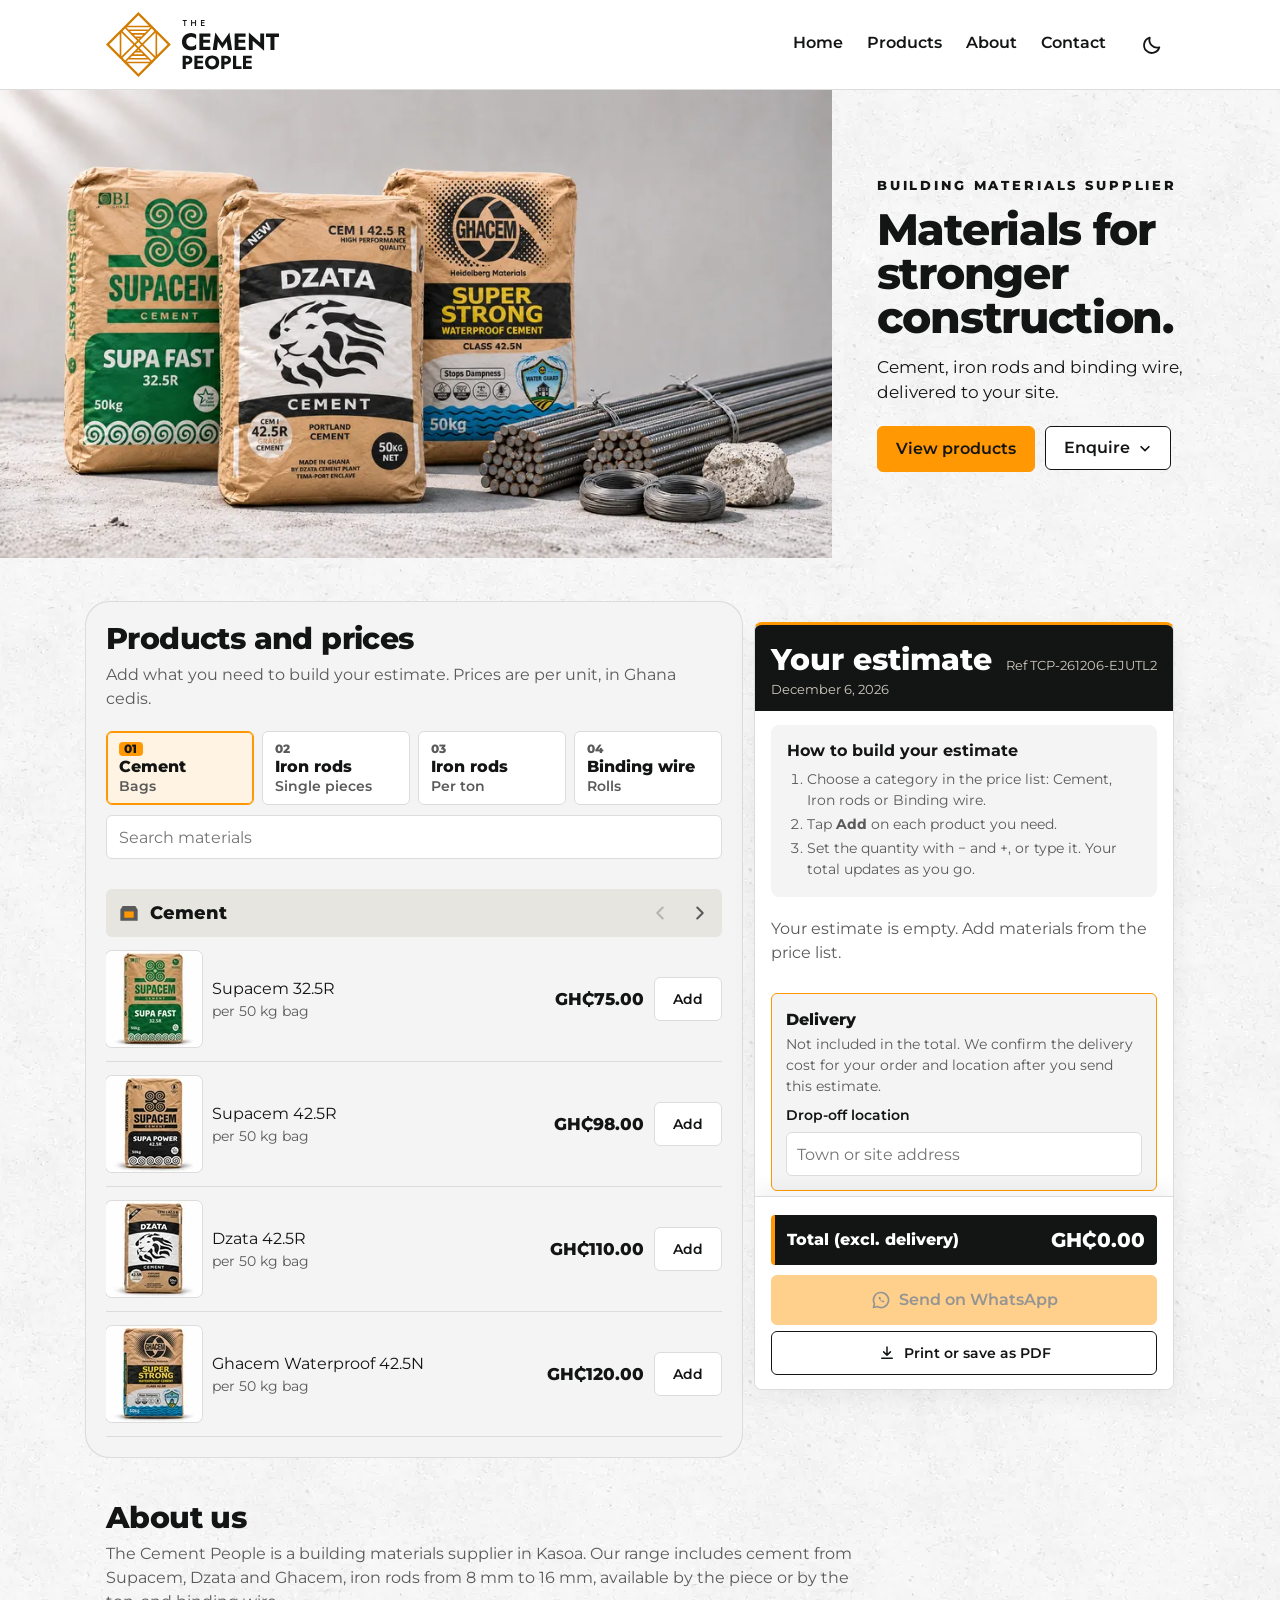
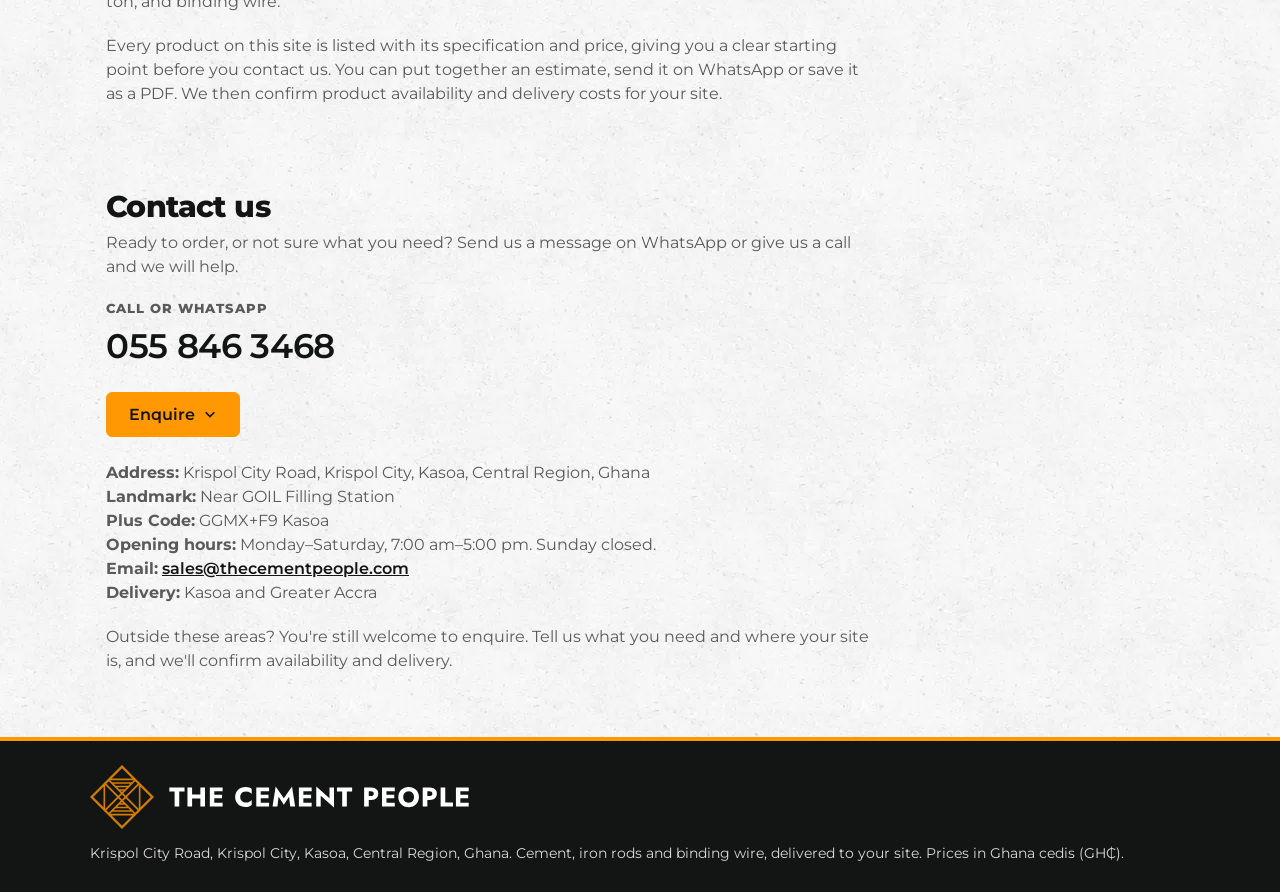
==== commit a42464a1: "Preview: Invoice Desk shares the PDF itself Co-Authored-By: Claude Opus 5.5 <noreply@anthropic.com> " ====
--- a/index.html
+++ b/index.html
@@ -50,8 +50,8 @@
      files are fetched early so the headline and prices draw in the right font. -->
 <link rel="preload" href="/fonts/montserrat-latin-800-normal.woff2" as="font" type="font/woff2" crossorigin>
 <link rel="preload" href="/fonts/montserrat-latin-400-normal.woff2" as="font" type="font/woff2" crossorigin>
-<link rel="stylesheet" href="/_astro/products.BG7bwwRU.css">
-<link rel="stylesheet" href="/_astro/index.LKSJOsk0.css"></head>
+<link rel="stylesheet" href="/_astro/products.DWRxfb0n.css">
+<link rel="stylesheet" href="/_astro/index.CbImqBvA.css"></head>
 <body>
 
 <header><div class="hin">
--- a/_astro/products.DWRxfb0n.css
+++ b/_astro/products.DWRxfb0n.css
@@ -0,0 +1 @@
+@font-face{font-family:Montserrat;font-style:normal;font-weight:400;font-display:swap;src:url(/fonts/montserrat-latin-400-normal.woff2)format("woff2");unicode-range:U+??,U+131,U+152-153,U+2BB-2BC,U+2C6,U+2DA,U+2DC,U+304,U+308,U+329,U+2000-206F,U+20AC,U+2122,U+2191,U+2193,U+2212,U+2215,U+FEFF,U+FFFD}@font-face{font-family:Montserrat;font-style:normal;font-weight:400;font-display:swap;src:url(/fonts/montserrat-latin-ext-400-normal.woff2)format("woff2");unicode-range:U+100-2BA,U+2BD-2C5,U+2C7-2CC,U+2CE-2D7,U+2DD-2FF,U+304,U+308,U+329,U+1D00-1DBF,U+1E00-1E9F,U+1EF2-1EFF,U+2020,U+20A0-20AB,U+20AD-20C0,U+2113,U+2C60-2C7F,U+A720-A7FF}@font-face{font-family:Montserrat;font-style:normal;font-weight:600;font-display:swap;src:url(/fonts/montserrat-latin-600-normal.woff2)format("woff2");unicode-range:U+??,U+131,U+152-153,U+2BB-2BC,U+2C6,U+2DA,U+2DC,U+304,U+308,U+329,U+2000-206F,U+20AC,U+2122,U+2191,U+2193,U+2212,U+2215,U+FEFF,U+FFFD}@font-face{font-family:Montserrat;font-style:normal;font-weight:600;font-display:swap;src:url(/fonts/montserrat-latin-ext-600-normal.woff2)format("woff2");unicode-range:U+100-2BA,U+2BD-2C5,U+2C7-2CC,U+2CE-2D7,U+2DD-2FF,U+304,U+308,U+329,U+1D00-1DBF,U+1E00-1E9F,U+1EF2-1EFF,U+2020,U+20A0-20AB,U+20AD-20C0,U+2113,U+2C60-2C7F,U+A720-A7FF}@font-face{font-family:Montserrat;font-style:normal;font-weight:800;font-display:swap;src:url(/fonts/montserrat-latin-800-normal.woff2)format("woff2");unicode-range:U+??,U+131,U+152-153,U+2BB-2BC,U+2C6,U+2DA,U+2DC,U+304,U+308,U+329,U+2000-206F,U+20AC,U+2122,U+2191,U+2193,U+2212,U+2215,U+FEFF,U+FFFD}@font-face{font-family:Montserrat;font-style:normal;font-weight:800;font-display:swap;src:url(/fonts/montserrat-latin-ext-800-normal.woff2)format("woff2");unicode-range:U+100-2BA,U+2BD-2C5,U+2C7-2CC,U+2CE-2D7,U+2DD-2FF,U+304,U+308,U+329,U+1D00-1DBF,U+1E00-1E9F,U+1EF2-1EFF,U+2020,U+20A0-20AB,U+20AD-20C0,U+2113,U+2C60-2C7F,U+A720-A7FF}@font-face{font-family:Montserrat;font-style:normal;font-weight:700;font-display:swap;src:url(/fonts/montserrat-latin-700-normal.woff2)format("woff2");unicode-range:U+??,U+131,U+152-153,U+2BB-2BC,U+2C6,U+2DA,U+2DC,U+304,U+308,U+329,U+2000-206F,U+20AC,U+2122,U+2191,U+2193,U+2212,U+2215,U+FEFF,U+FFFD}@font-face{font-family:Montserrat;font-style:normal;font-weight:700;font-display:swap;src:url(/fonts/montserrat-latin-ext-700-normal.woff2)format("woff2");unicode-range:U+100-2BA,U+2BD-2C5,U+2C7-2CC,U+2CE-2D7,U+2DD-2FF,U+304,U+308,U+329,U+1D00-1DBF,U+1E00-1E9F,U+1EF2-1EFF,U+2020,U+20A0-20AB,U+20AD-20C0,U+2113,U+2C60-2C7F,U+A720-A7FF}:root{--bg:#f4f4f4;--tex:url(/images/texture/concrete-neutral-25.webp);--card:#fff;--ink:#131514;--mute:#5a5a5a;--line:#dcdcdc;--y:#ff9802;--y-soft:#ffe3ba;--y-tint:#fff3e3;--sec-a:#ebebeb;--sec-a-body:#fff;--sec-b:#e0e0e0;--sec-b-body:#f7f7f7;--footer-text:#d9d9d6;--dark:#131514;--on-dark:#fff;--on-dark-mute:#cfcac0;--on-y:#131514;--thumb-bg:#fff;--panel:#f4f4f4;--pn-bg:#292d2b;--pn-ink:#fff;--pn-edge:transparent;--lno-bg:#ffb549;--lno-ink:#292d2b;--hsh:#e6e5e0;--sel:#f8f2ea;--fill:#f4f4f4;--field:#fff;--field-line:#dcdcdc;--tex-size:512px;--font:Montserrat,system-ui,-apple-system,"Segoe UI",Roboto,Arial,sans-serif;--t-display:clamp(32px,3.4vw,52px);--t-heading:30px;--t-sub:18px;--t-price:17px;--t-body:16px;--t-small:14px;--t-label:13px;--w-text:400;--w-label:600;--w-strong:800;--s1:4px;--s2:8px;--s3:12px;--s4:16px;--s5:24px;--s6:32px;--s7:48px;--s8:64px;--gap-section:var(--s8);--page:1100px;--measure:70ch;--r-control:6px;--r-panel:8px;--shadow:0 6px 24px #0000000f;--tap:44px}:root[data-theme=dark]{color-scheme:dark;--bg:#0d0f0e;--tex:url(/images/texture/concrete-dark.webp);--card:#262a28;--panel:#262a28;--fill:#363b38;--field:#2f3431;--field-line:#7a817d;--ink:#f3f4f2;--mute:#c6cac6;--line:#434a46;--y-soft:#5a3f12;--y-tint:#3d301a;--pn-bg:transparent;--pn-ink:var(--ink);--pn-edge:#8a8d8b;--hsh:#343936;--sel:#302b22;--sec-a:#363b38;--sec-a-body:#262a28;--sec-b:#3b403d;--sec-b-body:#2b2f2d;--dark:#070807;--shadow:0 6px 24px #0000008c}@media (width<=899px){:root{--t-display:clamp(34px,9.5vw,44px);--t-heading:24px;--t-sub:17px;--gap-section:40px}}
--- a/_astro/index.CbImqBvA.css
+++ b/_astro/index.CbImqBvA.css
@@ -0,0 +1 @@
+:root{color-scheme:light dark;box-sizing:border-box;padding-top:env(safe-area-inset-top,0px);padding-bottom:env(safe-area-inset-bottom,0px)}*,:before,:after{box-sizing:inherit}html{scroll-behavior:smooth;scroll-padding-top:calc(env(safe-area-inset-top,0px) + 76px)}@media (prefers-reduced-motion:reduce){html{scroll-behavior:auto}}body{background:var(--bg) var(--tex) 0 0/var(--tex-size) var(--tex-size);color:var(--ink);font-family:var(--font);font-size:var(--t-body);margin:0;line-height:1.5}body:before{content:"";height:env(safe-area-inset-top,0px);background:var(--card);z-index:10;position:fixed;inset:0 0 auto}button,input,select{font-family:inherit}:focus-visible{outline:3px solid var(--ink);outline-offset:2px}h1{letter-spacing:-.025em;margin:6px 0 10px;font-size:clamp(28px,6vw,42px);font-weight:800;line-height:1.05}h2{align-items:center;gap:10px;margin:26px 0 2px;font-size:17px;font-weight:800;display:flex}.mute{color:var(--mute)}.vh{clip:rect(0 0 0 0);white-space:nowrap;border:0;width:1px;height:1px;margin:-1px;padding:0;position:absolute;overflow:hidden}.lead{color:var(--mute);max-width:52ch;margin:0}.cta,.bar button{justify-content:center;align-items:center;gap:var(--s2);min-height:var(--tap);background:var(--y);color:var(--on-y);border:1px solid var(--y);border-radius:var(--r-control);font-weight:var(--w-label);cursor:pointer;text-decoration:none;display:inline-flex}.btn2{justify-content:center;align-items:center;gap:var(--s2);min-height:var(--tap);background:var(--field);color:var(--ink);border:1px solid var(--ink);border-radius:var(--r-control);font-weight:var(--w-label);text-decoration:none;display:inline-flex}.cta:hover,.bar button:hover{border-color:var(--ink)}.btn2:hover{background:var(--fill)}header{top:env(safe-area-inset-top,0px);z-index:11;background:var(--card);color:var(--ink);border-bottom:1px solid var(--line);position:sticky}.hin{max-width:var(--page);padding:var(--s3) var(--s4);align-items:center;gap:var(--s3);margin:0 auto;display:flex}.brand{color:inherit;align-items:center;gap:10px;margin-right:auto;text-decoration:none;display:flex}.brand picture,.brand img{display:block}.brand img{width:auto;height:65px}@media (width<=899px){.brand img{height:44px}}@media (width<=359px){.brand img{height:36px}}nav{align-items:center;gap:var(--s5);display:flex}nav a{min-height:var(--tap);color:var(--ink);font-weight:var(--w-label);font-size:var(--t-body);border-bottom:3px solid #0000;align-items:center;text-decoration:none;display:inline-flex}nav a:hover{border-bottom-color:var(--y)}#menu{min-width:var(--tap);min-height:var(--tap);color:var(--ink);padding:var(--s2);cursor:pointer;background:0 0;border:0;display:none}#menu svg{width:28px;height:28px;display:block}.nav-scrim{z-index:10;background:#0a0b0a8c;position:fixed;inset:0}.nav-scrim[hidden],.brand .lg-d,:root[data-theme=dark] .brand .lg-l{display:none}:root[data-theme=dark] .brand .lg-d{display:block}.theme{min-width:var(--tap);min-height:var(--tap);border-radius:var(--r-control);color:var(--ink);font:inherit;font-weight:var(--w-label);cursor:pointer;background:0 0;border:0;justify-content:center;align-items:center;gap:10px;padding:0;display:inline-flex}.theme:hover{background:var(--fill)}.theme svg{flex:none;width:22px;height:22px}.theme .sun,:root[data-theme=dark] .theme .moon{display:none}:root[data-theme=dark] .row .nm,:root[data-theme=dark] .ln .nm{font-weight:var(--w-label)}:root[data-theme=dark] ::placeholder{color:#9ea39f;opacity:1}:root[data-theme=dark] :focus-visible{outline:2px solid var(--y);outline-offset:2px}:root[data-theme=dark] .theme .sun{display:block}.theme .tl{clip:rect(0 0 0 0);white-space:nowrap;width:1px;height:1px;position:absolute;overflow:hidden}.theme .sw{display:none}.hero{flex-direction:column;display:flex}.hpic{order:2;margin-top:-22vw;display:block}@media (width<=899px){:root[data-theme=dark] .hpic{margin-top:var(--s5)}}.hpic img{width:100%;height:auto;display:block;-webkit-mask-image:linear-gradient(#0000,#000 22% 90%,#0000);mask-image:linear-gradient(#0000,#000 22% 90%,#0000)}.htx{z-index:1;text-align:left;order:1;padding:30px 20px 0;position:relative}.kick{font-size:var(--t-label);font-weight:var(--w-strong);letter-spacing:.22em;text-transform:uppercase;margin:0}.htx h1{font-size:var(--t-display);letter-spacing:-.03em;margin:var(--s3) 0 0;max-width:none;line-height:1.02}.htx .lead{color:var(--ink);font-size:var(--t-body);max-width:30ch;margin:14px 0 20px}.ctas{flex-wrap:wrap;justify-content:flex-start;gap:10px;display:flex}.ctas a,.ctas .enq-btn{font-size:var(--t-body);padding:10px 18px}@media (width<=359px){.ctas{flex-direction:column}.ctas .enq,.ctas .enq-btn{width:100%}}@media (width>=900px){.hero{grid-template-columns:65fr 35fr;display:grid}.hpic{order:0;margin:0}.hpic img{-webkit-mask-image:none;mask-image:none}.htx{order:0;align-self:center;padding:40px clamp(24px,3.5vw,56px)}.htx .lead{font-size:var(--t-price)}}@media (width>=900px) and (width<=1199px){.htx{padding-inline:var(--s5)}.ctas{gap:var(--s2)}.ctas a,.ctas .enq-btn{padding-inline:var(--s3)}}@media (width>=900px) and (width<=1023px){.htx{padding-inline:var(--s4)}}.enq{display:inline-block;position:relative}.enq-btn{cursor:pointer;font-family:inherit}.enq-btn .chev{flex:none;width:14px;height:14px;transition:transform .15s}.enq-btn[aria-expanded=true] .chev{transform:rotate(180deg)}.cta.big{padding:var(--s3) 22px;font-size:var(--t-body)}.enq-menu{z-index:20;background:var(--card);border:1px solid var(--line);border-radius:var(--r-panel);min-width:270px;padding:6px;position:absolute;top:calc(100% + 6px);left:0;box-shadow:0 10px 30px #00000024}.enq-menu[hidden]{display:none}.enq-menu a{align-items:center;gap:var(--s3);min-height:52px;padding:var(--s2) var(--s3);border-radius:var(--r-control);color:var(--ink);font-weight:var(--w-label);text-decoration:none;display:flex}.enq-menu a:hover,.enq-menu a:focus-visible{background:var(--fill)}.cphone{margin:var(--s4) 0 var(--s3);flex-direction:column;gap:2px;display:flex}.cphone span{font-size:var(--t-label);font-weight:var(--w-strong);letter-spacing:.08em;text-transform:uppercase;color:var(--mute)}.cphone a{font-size:clamp(26px,5vw,34px);font-weight:var(--w-strong);color:var(--ink);letter-spacing:-.01em;text-decoration:none}.cphone a:hover{text-decoration:underline}#contact .cdetails{margin-top:var(--s5)}#contact .cnote{margin-top:var(--s3)}.enq-menu a svg{flex:none;width:22px;height:22px}.enq-menu small{font-weight:var(--w-text);font-size:var(--t-small);color:var(--mute);display:block}.enq-menu .grab{display:none}.enq-scrim{z-index:29;background:#13151459;position:fixed;inset:0}.enq-scrim[hidden]{display:none}@media (width<=599px){.enq-menu{z-index:31;padding:10px var(--s3) calc(14px + env(safe-area-inset-bottom,0px));border-radius:14px 14px 0 0;position:fixed;inset:auto 0 0}.enq-menu .grab{background:var(--line);width:40px;height:4px;margin:2px auto var(--s2);border-radius:2px;display:block}}main{max-width:var(--page);padding:var(--gap-section) var(--s4) 0;gap:var(--s5);margin:0 auto;display:grid}.sec{padding:var(--gap-section) var(--s4) 0}.wrap{max-width:calc(var(--page) - 2*var(--s4));margin:0 auto}.wrap p{max-width:var(--measure);font-size:var(--t-body);color:var(--mute);margin:0 0 20px}.wrap a:not(.wa){color:var(--ink);font-weight:var(--w-label)}.st{font-size:var(--t-heading);letter-spacing:-.02em;line-height:1.1;font-weight:var(--w-strong);margin:0 0 var(--s2);border:0;padding:0;display:block}.st:before{display:none}#catalog{background:var(--panel);border-radius:var(--r-panel);min-width:0;box-shadow:0 0 0 20px var(--panel),0 0 0 21px var(--line)}@media (width<=899px){#catalog{box-shadow:0 0 0 16px var(--panel);border-radius:0}}#catalog>.lead{margin:0 0 6px}.tools{gap:10px;margin:20px 0 6px;display:grid}input[type=search]{width:100%;min-height:var(--tap);padding:10px var(--s3);font-size:var(--t-body);border:1px solid var(--field-line);border-radius:var(--r-control);background:var(--field);color:var(--ink)}.tabs{gap:var(--s2);grid-template-columns:repeat(4,minmax(0,1fr));display:grid}.tabs button{text-align:left;background:var(--field);border:1px solid var(--field-line);border-radius:var(--r-control);min-height:64px;color:var(--ink);font:inherit;cursor:pointer;flex-direction:column;justify-content:center;align-items:flex-start;gap:1px;padding:10px 12px;line-height:1.2;display:flex}.tabs button:hover{border-color:var(--ink)}.tabs .tno{font-size:12px;font-weight:var(--w-strong);color:var(--mute);letter-spacing:.04em}.tabs b{font-size:var(--t-body);font-weight:var(--w-strong)}.tabs small{font-size:var(--t-small);font-weight:var(--w-label);color:var(--mute)}.tabs button[aria-pressed=true]{background:var(--y-tint);border-color:var(--y);box-shadow:inset 0 0 0 1px var(--y)}.tabs button[aria-pressed=true] .tno{color:var(--on-y);background:var(--y);border-radius:4px;padding:0 5px}@media (width<=599px){.tabs{grid-template-columns:1fr 1fr}.tabs button{min-height:68px}}#list{touch-action:auto}#list.snap{scroll-snap-type:x mandatory;scrollbar-width:none;overscroll-behavior-x:contain;align-items:flex-start;transition:height .28s;display:flex;overflow:auto hidden}#list.snap::-webkit-scrollbar{display:none}#list.snap .slide{scroll-snap-align:start;scroll-snap-stop:always;flex:0 0 100%;min-width:0}@keyframes inl{0%{opacity:0;transform:translate(28px)}to{opacity:1;transform:none}}@keyframes inr{0%{opacity:0;transform:translate(-28px)}to{opacity:1;transform:none}}#list.in-l{animation:.25s ease-out inl}#list.in-r{animation:.25s ease-out inr}@media (prefers-reduced-motion:reduce){#list.snap{transition:none}#list.in-l,#list.in-r{animation:none}}#list h3{font-size:var(--t-sub);font-weight:var(--w-strong);border-bottom:1px solid var(--line);align-items:center;gap:10px;margin:30px 0 0;padding-bottom:10px;display:flex}#list h3 svg{width:22px;height:22px;color:var(--mute);flex:none}#list h4{font-size:var(--t-small);font-weight:var(--w-label);color:var(--mute);margin:22px 0 2px}#list .cat-note{margin:var(--s2) 0 0;font-size:var(--t-small);color:var(--mute)}#list .cat-price{margin:var(--s2) 0 0;font-size:var(--t-body);color:var(--ink)}#list .cat-price b{font-size:var(--t-price);font-weight:var(--w-strong)}.banner{aspect-ratio:3;object-fit:cover;background:var(--card);border:1px solid var(--line);border-radius:var(--r-panel);width:100%;min-width:0;max-width:100%;height:auto;margin:var(--s5) 0 0;display:block}section.nobanner .banner{display:none}.row{border-bottom:1px solid var(--line);grid-template-columns:minmax(0,1fr) auto auto;align-items:center;gap:10px;padding:14px 0;display:grid}.row.has-img{grid-template-columns:96px minmax(0,1fr) auto auto}.thumb{object-fit:contain;background:var(--thumb-bg);width:96px;height:96px;box-shadow:0 0 0 1px var(--line);border-radius:var(--r-control);border:0;display:block}.nm{font-size:var(--t-body);font-weight:var(--w-text)}.nm small{font-weight:var(--w-text);font-size:var(--t-small);color:var(--mute);display:block}.nm .rn{flex-wrap:wrap;align-items:center;gap:10px;display:inline-flex}.nm .sz{text-align:center;background:var(--dark);min-width:76px;color:var(--on-dark);font-weight:var(--w-strong);font-size:var(--t-price);border-radius:var(--r-control);letter-spacing:.01em;order:-1;padding:9px 10px;line-height:1;display:inline-block}.pr{font-weight:var(--w-strong);font-size:var(--t-price);text-align:right;position:relative}.buy{display:contents}.add{min-height:var(--tap);padding:var(--s2) 18px;background:var(--field);color:var(--ink);border:1px solid var(--field-line);border-radius:var(--r-control);font-size:var(--t-small);font-weight:var(--w-label);cursor:pointer}.add:hover,.add:focus-visible{background:var(--y-soft);border-color:var(--y)}.row.in{background:var(--sel);box-shadow:inset 4px 0 0 var(--y);border-radius:var(--r-control);padding-inline:var(--s3)}.row.in .nm:before{content:"✓ In your estimate";font-size:12px;font-weight:var(--w-strong);letter-spacing:.02em;margin-bottom:2px;display:block}.step{border:1px solid var(--field-line);border-radius:var(--r-control);justify-self:start;display:inline-flex;overflow:hidden}.step button{width:40px;min-height:var(--tap);background:var(--fill);color:var(--ink);font-size:var(--t-sub);font-weight:var(--w-label);cursor:pointer;border:0}.step input{width:72px;min-height:var(--tap);text-align:center;border:0;border-inline:1px solid var(--field-line);background:var(--field);color:var(--ink);font-size:var(--t-body);font-weight:var(--w-label);-moz-appearance:textfield;border-radius:0;padding:0 2px}.qty{align-items:center;gap:var(--s2);white-space:nowrap;justify-self:start;display:inline-flex}.qty .u{font-size:var(--t-small);color:var(--mute);flex:none}.step input::-webkit-outer-spin-button,.step input::-webkit-inner-spin-button{-webkit-appearance:none;margin:0}.docket{background:var(--card);border:1px solid var(--line);border-radius:var(--r-panel);box-shadow:var(--shadow);flex-direction:column;display:flex;overflow:hidden}.dh{justify-content:space-between;align-items:center;gap:var(--s3);background:var(--dark);color:var(--on-dark);padding:14px var(--s4) 2px;display:flex}.dh b{font-size:var(--t-sub);font-weight:var(--w-strong)}.dh span{font-size:var(--t-label);color:var(--on-dark-mute)}.dm{background:var(--dark);color:var(--on-dark-mute);padding:0 var(--s4) var(--s3);font-size:var(--t-label)}.etools{justify-content:space-between;align-items:center;gap:var(--s2);padding:var(--s1) var(--s4);border-bottom:1px solid var(--line);flex:none;display:flex}.etools[hidden]{display:none}.etool{min-height:var(--tap);color:var(--ink);font-size:var(--t-small);font-weight:var(--w-label);text-underline-offset:3px;cursor:pointer;background:0 0;border:0;align-items:center;gap:6px;padding:0 2px;text-decoration:underline;display:inline-flex}.etool svg{flex:none;width:18px;height:18px}.etool{white-space:nowrap}@media (width<=399px){.etools{padding-inline:var(--s3)}.etool{font-size:var(--t-label);gap:4px}.etool svg{width:16px;height:16px}}#clear{color:var(--mute);margin-left:auto}.dh #ref{margin-left:auto}.xclose,#full .i-back,#est.full #full .i-open{display:none}#est.full #full .i-back{display:block}#est.full .xclose{border-radius:var(--r-control);width:40px;height:40px;color:var(--on-dark);cursor:pointer;background:0 0;border:0;justify-content:center;align-items:center;margin:-6px -8px -6px 4px;display:inline-flex}#est.full .xclose:hover{background:#ffffff1f}.xclose svg{width:22px;height:22px}.eask{align-items:center;gap:var(--s2);margin:var(--s2) var(--s4);padding:10px var(--s3);background:var(--fill);border-radius:var(--r-control);font-size:var(--t-small);flex-wrap:wrap;flex:none;display:flex}.eask[hidden]{display:none}.eask b{flex:100%}.eask button{min-height:var(--tap);padding:0 var(--s4);border:1px solid var(--ink);border-radius:var(--r-control);background:var(--card);color:var(--ink);font-size:var(--t-small);font-weight:var(--w-label);cursor:pointer}.eask .yes{background:var(--ink);color:var(--card)}.escroll{padding:0 var(--s4)}#glance:empty{display:none}#glance{padding:14px 0 var(--s1)}#glance h3{margin:0 0 var(--s2);font-size:var(--t-label);font-weight:var(--w-strong);letter-spacing:.08em;text-transform:uppercase;color:var(--mute)}#glance h3:after{content:"";background:var(--y);width:32px;height:3px;margin-top:6px;display:block}#glance .tiles{gap:var(--s2);grid-template-columns:1fr 1fr;display:grid}#glance .tiles div{background:var(--fill);border-radius:var(--r-control);font-size:var(--t-small);color:var(--mute);padding:7px 10px;line-height:1.3}#glance .tiles b{font-size:var(--t-price);font-weight:var(--w-strong);color:var(--ink);margin-right:2px}.estart{background:var(--fill);border-radius:var(--r-panel);padding:14px var(--s4);margin:14px 0 var(--s1)}.estart[hidden]{display:none}.estart>b{margin-bottom:6px;display:block}.estart ol{font-size:var(--t-small);color:var(--mute);margin:0;padding-left:20px}.estart li{margin-bottom:3px}#lines{padding:0}.es{border-top:2px solid var(--y);margin:18px 0}.esh{z-index:2;background:var(--card);width:100%;color:var(--ink);text-align:left;font:inherit;cursor:pointer;border:0;grid-template-columns:16px auto minmax(0,1fr) auto;align-items:center;gap:10px;padding:10px 0;display:grid;position:sticky;top:0}.es:not(.shut) .esh{border-bottom:1px solid var(--line)}.es:not(.shut) .enm span,.es:not(.shut) .esx{display:none}.esh .chev{width:16px;height:16px;transition:transform .15s}.es.shut .esh .chev{transform:rotate(-90deg)}.eno{background:var(--y);color:var(--on-y);font-size:12px;font-weight:var(--w-strong);border-radius:4px;padding:2px 6px}.enm{flex-direction:column;min-width:0;line-height:1.25;display:flex}.enm b{font-size:var(--t-body);font-weight:var(--w-strong);text-transform:uppercase;letter-spacing:.05em}.enm span{font-size:var(--t-small);color:var(--mute)}.esx{font-size:var(--t-body);font-weight:var(--w-strong);white-space:nowrap}.esb{padding:0}.es.shut .esb{display:none}.esub{margin:var(--s3) 0 0;padding-bottom:var(--s1);border-bottom:1px solid var(--line);font-size:var(--t-label);font-weight:var(--w-strong);letter-spacing:.06em;text-transform:uppercase;justify-content:space-between;gap:10px;display:flex}.esub span{letter-spacing:0;text-transform:none;font-weight:var(--w-label);color:var(--mute)}.est{font-size:var(--t-small);font-weight:var(--w-label);color:var(--mute);justify-content:space-between;gap:10px;padding:10px 0;display:flex}.est b{font-weight:var(--w-strong);white-space:nowrap;color:var(--ink)}.est.all{border-top:1px solid var(--line)}.ln{align-items:center;gap:var(--s1) var(--s3);padding:var(--s3) 0;border-bottom:1px solid var(--line);flex-wrap:wrap;display:flex}.ln .nm{min-width:0;font-weight:var(--w-label);flex:100%;line-height:1.3}.ln .nm small{margin-top:2px}.ln .amt{text-align:right;font-weight:var(--w-strong);font-size:var(--t-price);white-space:nowrap;margin-left:auto}@media (width<=599px){.escroll{padding:0 12px}.esb{padding:0 10px}.ln .amt{font-size:17px}}.empty{padding:var(--s4) 0;margin:0}.empty .undo{color:var(--ink);font-weight:var(--w-label);padding:var(--s2) var(--s3)}.edeliv{margin:var(--s3) 0 0;background:var(--fill);border-radius:var(--r-control);border:1px solid var(--y);padding:14px}.edeliv h3{font-size:var(--t-body);font-weight:var(--w-strong);margin:0 0 2px}.edeliv p{margin:0 0 var(--s2);font-size:var(--t-small);color:var(--mute)}.dl{font-weight:var(--w-label);font-size:var(--t-small);display:block}#loc{width:100%;min-height:var(--tap);font-size:var(--t-body);border:1px solid var(--field-line);border-radius:var(--r-control);background:var(--field);color:var(--ink);margin-top:6px;padding:10px;display:block}.fine{padding:var(--s3) 0 var(--s4);font-size:var(--t-label);color:var(--mute);margin:0}.efoot{background:var(--card);border-top:1px solid var(--line);padding:10px var(--s4) 14px;flex:none;box-shadow:0 -8px 18px #0000000d}.tot{padding:0}.tot div{justify-content:space-between;align-items:baseline;gap:var(--s4);font-size:var(--t-small);padding:2px 0;display:flex}.tot div span:first-child{min-width:0}.tot div span:last-child{text-align:right;white-space:nowrap;flex:none}.tot .tbc{color:var(--mute)}.tot .gt{column-gap:var(--s3);border-top:1px solid var(--line);margin-top:var(--s1);padding-top:var(--s2);font-size:var(--t-body);font-weight:var(--w-strong);flex-wrap:wrap}.tot .gt span:first-child{white-space:nowrap;flex:none}.tot .gt span:last-child{margin-left:auto;font-size:19px}@media (width<=399px){.efoot{padding-inline:var(--s3)}.tot .gt{font-size:var(--t-small)}.tot .gt span:last-child{font-size:18px}.tot .gt.lg{font-size:var(--t-label)}.tot .gt.lg span:last-child{font-size:16px}}.acts{gap:6px;padding:10px 0 0;display:grid}.acts .cta{width:100%;min-height:48px;padding:var(--s3);font-size:var(--t-body);text-align:center}.acts .btn2{width:100%;font-size:var(--t-small);cursor:pointer}#send svg{flex:none;width:20px;height:20px}#print svg{flex:none;width:18px;height:18px}#send.off{opacity:.45;pointer-events:none}.ghost{min-height:var(--tap);color:var(--mute);padding:var(--s2);font-size:var(--t-small);cursor:pointer;background:0 0;border:0;text-decoration:underline}.dclose{display:none}.dclose svg{flex:none;width:20px;height:20px}.escrim{z-index:39;background:#13151473;position:fixed;inset:0}.escrim[hidden]{display:none}@media (width>=900px){main{align-items:start;gap:var(--s6);grid-template-columns:minmax(0,1fr) 380px}@media (width>=1100px){main{grid-template-columns:minmax(0,1fr) 420px}}.docket{top:calc(env(safe-area-inset-top,0px) + 108px);max-height:calc(100vh - 132px);position:sticky}.escroll{overscroll-behavior:contain;flex:auto;min-height:0;overflow-y:auto}#est.full{z-index:40;width:min(860px,94vw);max-height:92vh;position:fixed;top:4vh;left:50%;transform:translate(-50%);box-shadow:0 20px 60px #0000004d}#est.full #glance .tiles{grid-template-columns:repeat(4,1fr)}#est.full .ln{grid-template-columns:minmax(0,1fr) auto 150px;align-items:center;display:grid}#est.full .ln .nm{grid-column:1}#est.full .acts{grid-template-columns:1fr 280px}#est:not(.full) .step button{width:36px}#est:not(.full) .step input{width:64px}@media (width<=1099px){#est:not(.full) .step button{width:32px}#est:not(.full) .step input{width:60px}#est:not(.full) .ln{column-gap:10px}}}@media (width<=899px){#est.open{z-index:30;height:100dvh;box-shadow:none;padding-top:env(safe-area-inset-top,0px);border:0;border-radius:0;position:fixed;inset:0}#est.open .escroll{overscroll-behavior:contain;flex:auto;min-height:0;overflow-y:auto}#est.open .efoot{padding-bottom:calc(14px + env(safe-area-inset-bottom,0px))}#est.open{grid-template-rows:auto auto auto auto minmax(0,1fr) auto;grid-template-columns:minmax(0,1fr) auto;display:grid}#est.open>*{grid-column:1/-1}#est.open .dclose{grid-row:1}#est.open .dh{grid-row:2}#est.open .dm{grid-area:3/1}#est.open .etools{background:var(--dark);padding:0 var(--s4) 4px 0;border:0;grid-area:3/2;align-self:stretch;align-items:flex-start}#est.open .etool{color:var(--on-dark-mute);min-height:32px}#est.open .eask{grid-row:4}#est.open .escroll{grid-row:5}#est.open .efoot{grid-row:6;padding-top:8px}#est.open .tdl{display:none}#est.open .tot .gt{border-top:0;margin-top:0;padding-top:0}#est.open #full{display:none}#est.open .dclose{width:100%;min-height:var(--tap);text-align:left;padding:var(--s3) var(--s4);background:var(--card);border:0;border-bottom:1px solid var(--line);color:var(--ink);font-size:var(--t-body);font-weight:var(--w-label);cursor:pointer;flex:none;align-items:center;gap:10px;display:flex}}.bar{z-index:12;background:var(--dark);color:var(--on-dark);border-top:4px solid var(--y);padding:var(--s3) var(--s4) calc(12px + env(safe-area-inset-bottom,0px));justify-content:space-between;align-items:center;gap:var(--s3);display:none;position:fixed;bottom:0;left:0;right:0}.bar.on{display:flex}.bar{transition:transform .2s,visibility .2s}.bar.on.away{visibility:hidden;transform:translateY(100%)}@media (prefers-reduced-motion:reduce){.bar{transition:none}}.bar b{line-height:1.15;font-weight:var(--w-strong);font-size:var(--t-sub);flex-direction:column;display:flex}.bar b small{font-size:var(--t-label);font-weight:var(--w-label);color:var(--on-dark-mute);white-space:nowrap}@media (width<=379px){.bar .bl{display:none}}.bar button{padding:var(--s3) 18px;font-size:var(--t-body);white-space:nowrap}@media (width>=900px){.bar,.bar.on{display:none}}.foot{margin-top:var(--gap-section);background:var(--dark);color:var(--footer-text);border-top:4px solid var(--y);padding:var(--s5) var(--s4) 110px}.foot div{max-width:var(--page);flex-direction:column;align-items:flex-start;gap:14px;margin:0 auto;display:flex}.flogo{width:auto;max-width:100%;height:64px;display:block}@media (width<=599px){.flogo{height:56px}}.foot p{font-size:var(--t-small);margin:0}@media (width>=900px){.foot{padding-bottom:28px}}@media (width<=819px){nav{background:var(--card);border-bottom:1px solid var(--line);padding:6px var(--s4) var(--s3);flex-direction:column;align-items:stretch;gap:0;display:none;position:absolute;top:100%;left:0;right:0}nav.open{display:flex;box-shadow:0 12px 24px #00000040}nav a{padding:var(--s3) 0;border-bottom:1px solid var(--line)}.theme{width:100%;padding:var(--s3) 0;font-size:var(--t-body);border-radius:0;justify-content:flex-start}.theme:hover{background:0 0}.theme .tl{clip:auto;width:auto;height:auto;position:static;overflow:visible}.theme .sw{background:var(--line);border-radius:12px;width:40px;height:24px;margin-left:auto;transition:background .15s;display:block;position:relative}.theme .sw:after{content:"";background:var(--card);border-radius:50%;width:18px;height:18px;transition:transform .15s;position:absolute;top:3px;left:3px;box-shadow:0 1px 2px #0000004d}.theme[aria-pressed=true] .sw{background:var(--y)}.theme[aria-pressed=true] .sw:after{transform:translate(16px)}#menu{display:block}}@media (width<=560px){.row{grid-template-columns:minmax(0,1fr) auto}.row .nm{grid-column:1/-1}.row .pr{text-align:left}.row.one .nm{grid-column:1}.row.one .pr{grid-area:1/1}.row.has-img{grid-template-columns:80px minmax(0,1fr) auto}.row.has-img .thumb{grid-row:span 2;align-self:start;width:80px;height:80px}.row.has-img .nm{grid-column:2/-1}.row.has-img:not(.one) .buy{justify-content:space-between;align-items:center;gap:var(--s2) 10px;flex-wrap:wrap;grid-column:2/-1;min-width:0;display:flex}.row.has-img:not(.one) .buy .pr{white-space:nowrap}.row.has-img:not(.one) .buy>:last-child{margin-left:auto}.banner{margin-top:18px}}@media print{:root:not([data-theme=light]),:root[data-theme=dark]{--ink:#111;--bg:#fff;--card:#fff;--line:#ccc;--mute:#555;color-scheme:light}#catalog,.noprint,.bar,body:before{display:none!important}header{-webkit-print-color-adjust:exact;print-color-adjust:exact;position:static}main{padding:16px;display:block}.docket{border:1px solid #000;position:static}.dh{-webkit-print-color-adjust:exact;print-color-adjust:exact}.step{border:0}.step button{display:none}.step input{text-align:left;border:0;width:auto;padding:0}#loc{border:0;padding:0}#loc::placeholder{color:#0000}body{font-size:15px}.hero,#about,#contact,.foot,nav,.enq,#menu{display:none!important}#est{display:block!important;position:static!important;overflow:visible!important}.dclose{display:none!important}}@media screen{#est:not(.full):not(.open){border-top:3px solid var(--y)}#est:not(.full):not(.open) .dh{flex-wrap:wrap;align-items:baseline;row-gap:2px;padding-top:18px}#est:not(.full):not(.open) .dh b{font-size:var(--t-heading);white-space:nowrap;line-height:1.15}#est:not(.full):not(.open) .dh #ref{white-space:nowrap;margin-left:0}#est:not(.full) #full{border:1.5px solid var(--y);border-radius:var(--r-control);min-height:40px;padding:0 12px;text-decoration:none}.est{background:var(--fill);border-radius:6px;margin-top:8px;padding:9px 12px}.est+.est{margin-top:4px}.est.all{border-top:0}.est b{font-size:var(--t-body)}.esb>.est:last-child{margin-bottom:var(--s3)}@media (width<=599px){.escroll{padding:0 8px}.esb{padding:0}#est .ln .qty{gap:5px}#est:not(.full) .ln{column-gap:6px}#est:not(.full) .step input{width:46px}#est:not(.full) .step input[data-w=m]{width:56px}#est:not(.full) .step input[data-w=l]{width:66px}}.ln .pn{background:var(--pn-bg);color:var(--pn-ink);border-radius:5px;padding:3px 8px;font-weight:600;line-height:1.3;display:inline-block}.ln .nm small{padding-left:8px}.tot .gt{margin-top:var(--s2);border:0;border-left:4px solid var(--y);background:var(--dark);color:var(--on-dark);border-radius:4px;align-items:center;padding:10px 12px}.tot .gt span:last-child{font-size:20px}#est.open .tot .gt{margin-top:0;padding:5px 12px}#est.open .efoot{padding-top:6px}@media (width<=399px){.tot .gt{column-gap:8px;padding-inline:8px}#est:not(.open):not(.full) .efoot{padding-inline:8px}.tot .gt span:first-child{font-size:13px}.tot .gt span:last-child{font-size:18px}.tot .gt.lg span:last-child{font-size:16px}#est:not(.open):not(.full) .tot .gt{padding-inline:6px}#est:not(.open):not(.full) .tot .gt span:last-child{font-size:17px}#est:not(.open):not(.full) .tot .gt.lg span:last-child{font-size:15px}}@media (width>=900px){#est:not(.full) .tdl{display:none}}@media (width<=899px){#about{padding-top:calc(var(--gap-section) + var(--s5))}}#list h3{background:var(--hsh);border-bottom:0;border-radius:6px;min-height:48px;margin-top:24px;padding:2px 2px 2px 12px}.snav{margin-left:auto;display:flex}.sgo{width:40px;height:44px;color:var(--ink);cursor:pointer;background:0 0;border:0;border-radius:5px;justify-content:center;align-items:center;padding:0;display:inline-flex}.sgo svg{width:20px;height:20px}.sgo:hover:not(:disabled){background:color-mix(in srgb,var(--ink) 8%,transparent)}.sgo:focus-visible{outline:2px solid var(--y);outline-offset:-2px}.sgo:disabled{color:var(--mute);opacity:.35;cursor:default}.esh{background:var(--fill);border-radius:6px;grid-template-columns:16px minmax(0,1fr) auto;margin-top:8px;padding:9px 10px}.es:not(.shut) .esh{border-bottom:0}.ln .nm{padding-left:38px;position:relative}.lno{background:var(--lno-bg);width:28px;height:28px;color:var(--lno-ink);border-radius:5px;justify-content:center;align-items:center;font-size:14px;font-weight:600;line-height:1;display:flex;position:absolute;top:0;left:0}@media (width<=599px){.ln .nm{padding-left:32px}.lno{border-radius:4px;width:24px;height:24px;font-size:13px}}.ln .pn{box-shadow:inset 0 0 0 1.5px var(--pn-edge)}:root[data-theme=dark] .ln .pn{font-weight:700}}#quote{display:none}@page{size:A4;margin:16mm 14mm 15mm;@bottom-left{content:"thecementpeople.com  ·  055 846 3468";font:7pt Montserrat,Arial,sans-serif;color:#5a5a5a}@bottom-right{content:"Page " counter(page) " of " counter(pages);font:7pt Montserrat,Arial,sans-serif;color:#5a5a5a}}@media print{html,body{background:#fff!important;height:auto!important;padding:0!important;overflow:visible!important}body:before,body>:not(#quote){display:none!important}#quote{color:#131514;-webkit-print-color-adjust:exact;print-color-adjust:exact;font:9.5pt/1.45 Montserrat,Arial,sans-serif;display:block!important}.q-head{border-bottom:.8mm solid #131514;justify-content:space-between;align-items:center;gap:8mm;padding-bottom:4.5mm;display:flex;position:relative}.q-head:after{content:"";background:#ff9802;width:28mm;height:.8mm;position:absolute;bottom:-.8mm;left:0}.q-logo{width:auto;height:13mm;display:block}.q-doc{text-align:right}.q-doc h1{letter-spacing:.08em;text-transform:uppercase;margin:0;font-size:17pt;font-weight:800;line-height:1}.q-doc dl{grid-template-columns:auto auto;gap:.6mm 4mm;margin:2.5mm 0 0;font-size:9pt;display:grid}.q-doc dt{color:#5a5a5a}.q-doc dd{margin:0;font-weight:700}.q-to{background:#f4f4f4;border-left:.8mm solid #ff9802;grid-template-columns:1.5fr 1fr 1.2fr;gap:6mm;margin:4.5mm 0;padding:3mm 3.5mm;display:grid}.q-to small{letter-spacing:.1em;text-transform:uppercase;color:#5a5a5a;margin-bottom:.6mm;font-size:7pt;font-weight:700;display:block}.q-to p{margin:0;font-size:8.5pt;font-weight:600}#quote table{border-collapse:collapse;font-variant-numeric:tabular-nums;width:100%}#quote thead{display:table-header-group}#quote th{letter-spacing:.08em;text-transform:uppercase;text-align:left;color:#fff;background:#131514;padding:2.2mm 2.5mm;font-size:7.5pt;font-weight:700}#quote td{vertical-align:top;border-bottom:.25mm solid #dcdcdc;padding:1.7mm 2.5mm}#quote tr{break-inside:avoid;page-break-inside:avoid}#quote .n{color:#5a5a5a;width:8mm}#quote th.n{color:#fff}#quote .r{text-align:right;white-space:nowrap}#quote td small{color:#5a5a5a;margin-left:1.5mm;font-size:8pt}#quote .q-sec td{letter-spacing:.08em;text-transform:uppercase;break-after:avoid;page-break-after:avoid;border-bottom:.5mm solid #131514;padding:2.8mm 2.5mm 1.4mm;font-size:9pt;font-weight:800}#quote .q-sec span{float:right;letter-spacing:0;text-transform:none;color:#5a5a5a;font-weight:600}#quote .q-sub td{letter-spacing:.08em;text-transform:uppercase;color:#5a5a5a;break-after:avoid;page-break-after:avoid;padding:2mm 2.5mm 1mm;font-size:7.5pt;font-weight:700}#quote .q-st td{border-bottom:.25mm solid #dcdcdc;font-weight:700}#quote tr.q-sec,#quote tr.q-sub{break-after:avoid;page-break-after:avoid}#quote tr.q-st{break-before:avoid;page-break-before:avoid}#quote .q-st.all td{background:#f4f4f4;border-bottom:0}#quote .q-empty td{text-align:center;color:#5a5a5a;padding:6mm}#quote td.n{color:#131514;font-weight:600}#quote tr[data-row=item] td:nth-child(2){font-weight:600}#quote tr[data-row=item] td:nth-child(2) small{font-weight:400}.q-close{break-inside:avoid;page-break-inside:avoid;grid-template-columns:minmax(0,1fr) 98mm;align-items:start;gap:8mm;margin-top:4mm;display:grid}.q-terms{color:#333;font-size:7.5pt;line-height:1.4}.q-terms h2{letter-spacing:.1em;text-transform:uppercase;color:#5a5a5a;margin:0 0 1.5mm;font-size:7.5pt;font-weight:700}.q-terms ul{margin:0 0 3mm;padding-left:3.5mm}.q-terms li{margin-bottom:.6mm}.q-terms p{margin:0}.q-terms b{white-space:nowrap}.q-sum{font-variant-numeric:tabular-nums;border-top:.5mm solid #131514}.q-sum div{justify-content:space-between;gap:4mm;padding:1.2mm 2.5mm;display:flex}.q-sum span{white-space:nowrap}.q-sum .q-mat{font-weight:700}.q-sum .q-del{font-weight:600}.q-sum .gt{color:#fff;background:#131514;border-left:1.5mm solid #ff9802;margin-top:1.5mm;padding:3mm 2.5mm;font-size:11pt;font-weight:800}}
